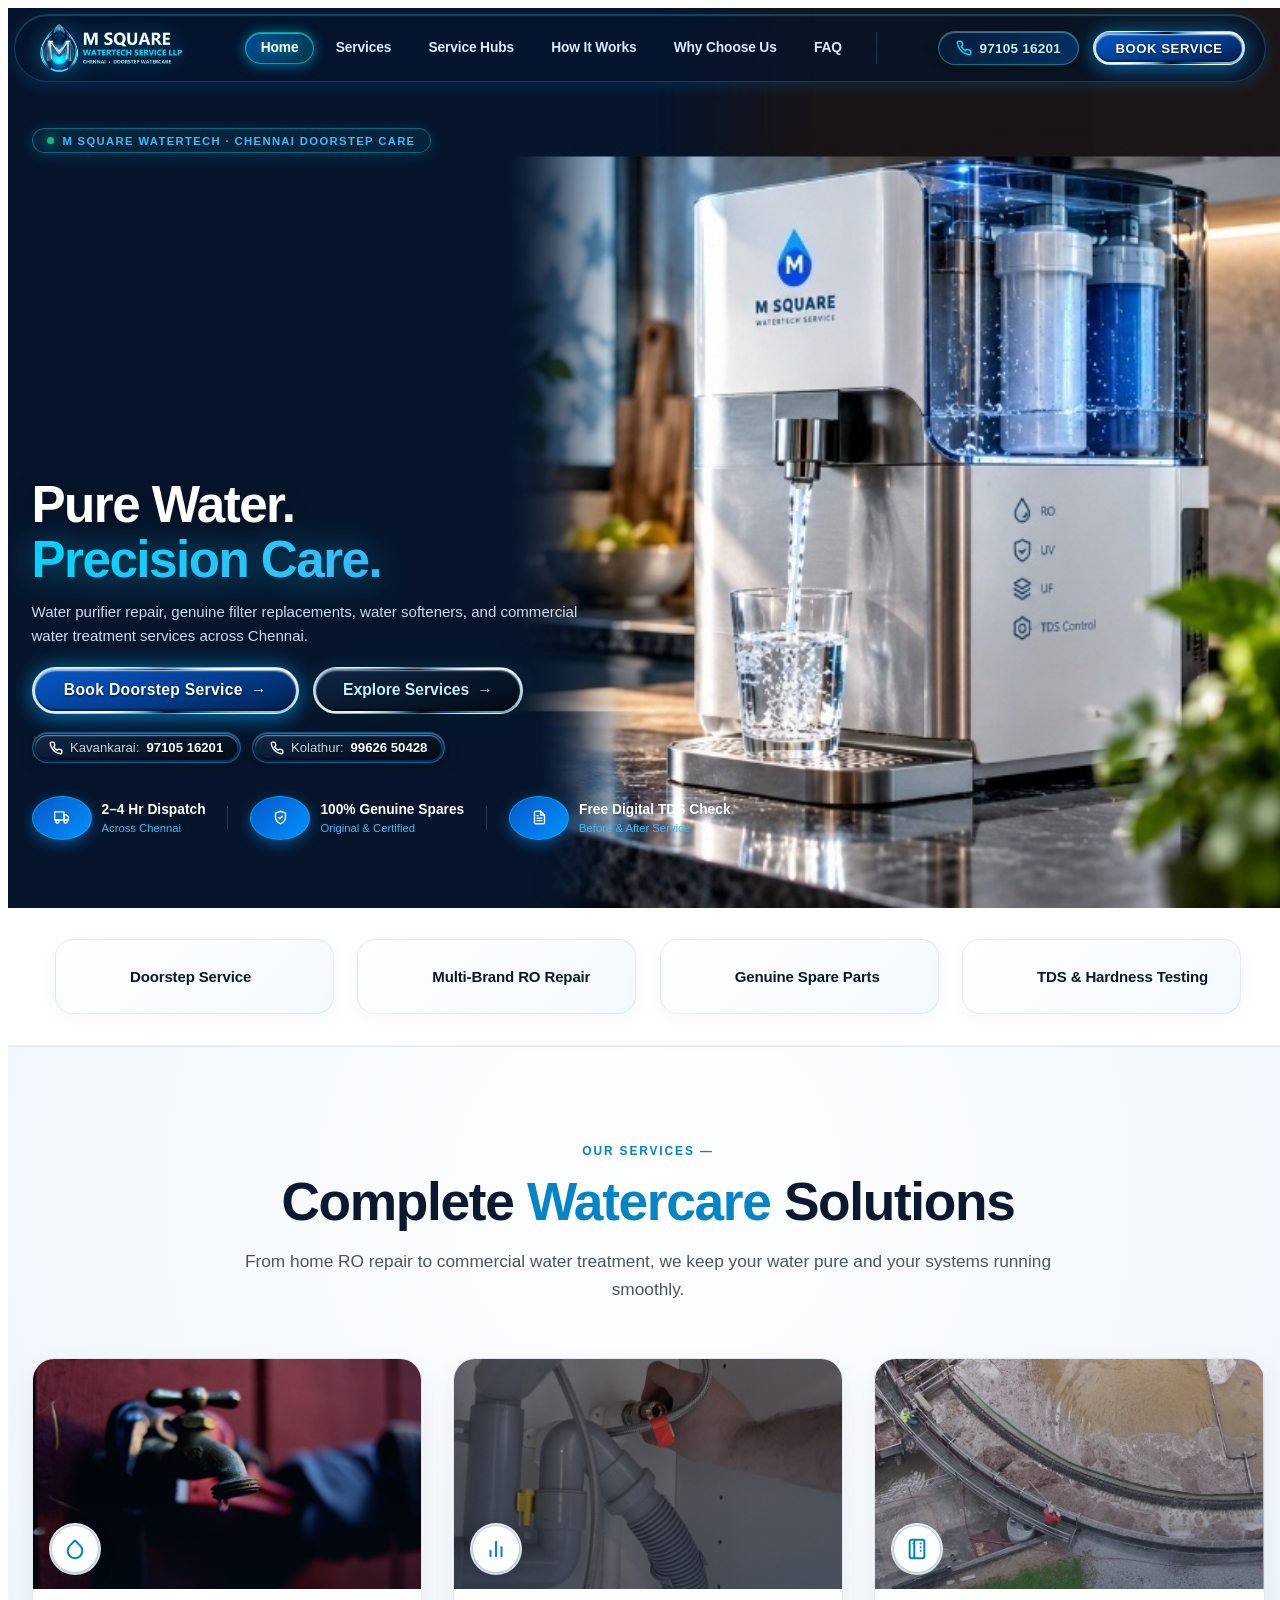
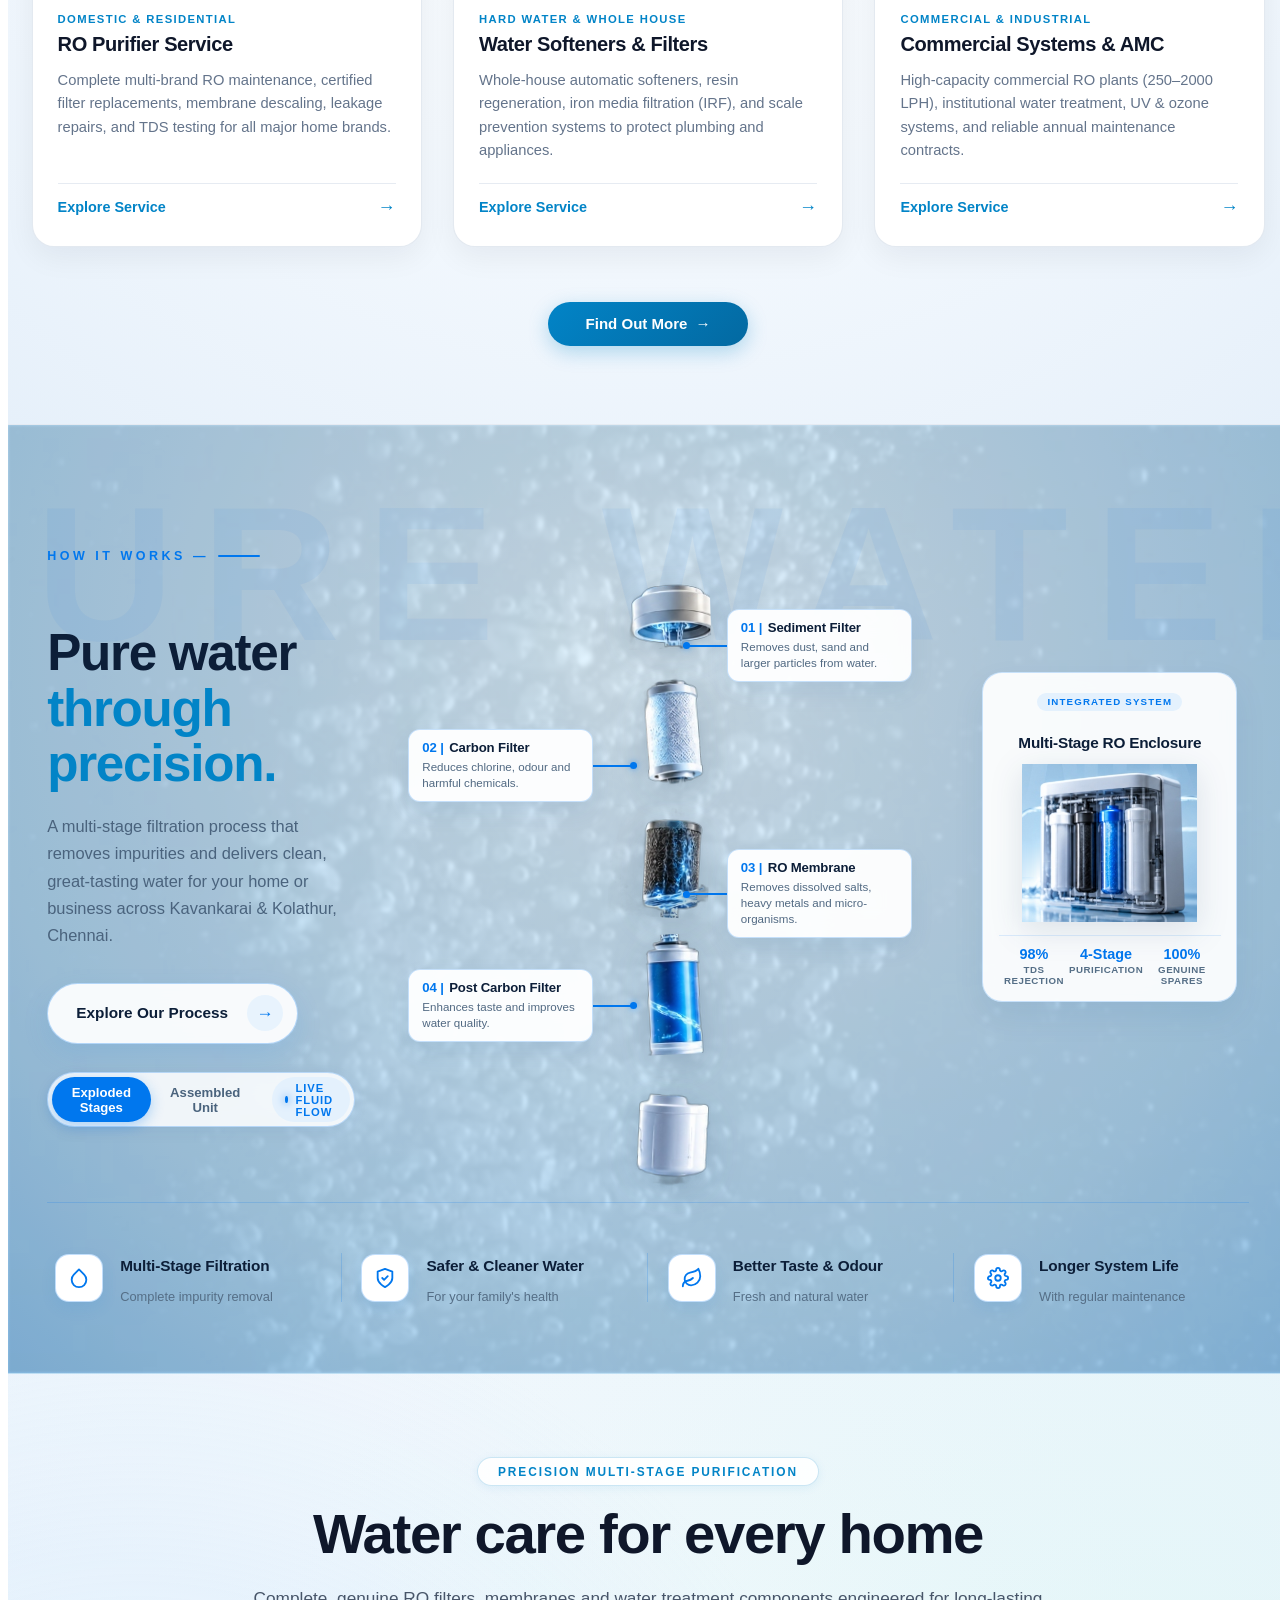
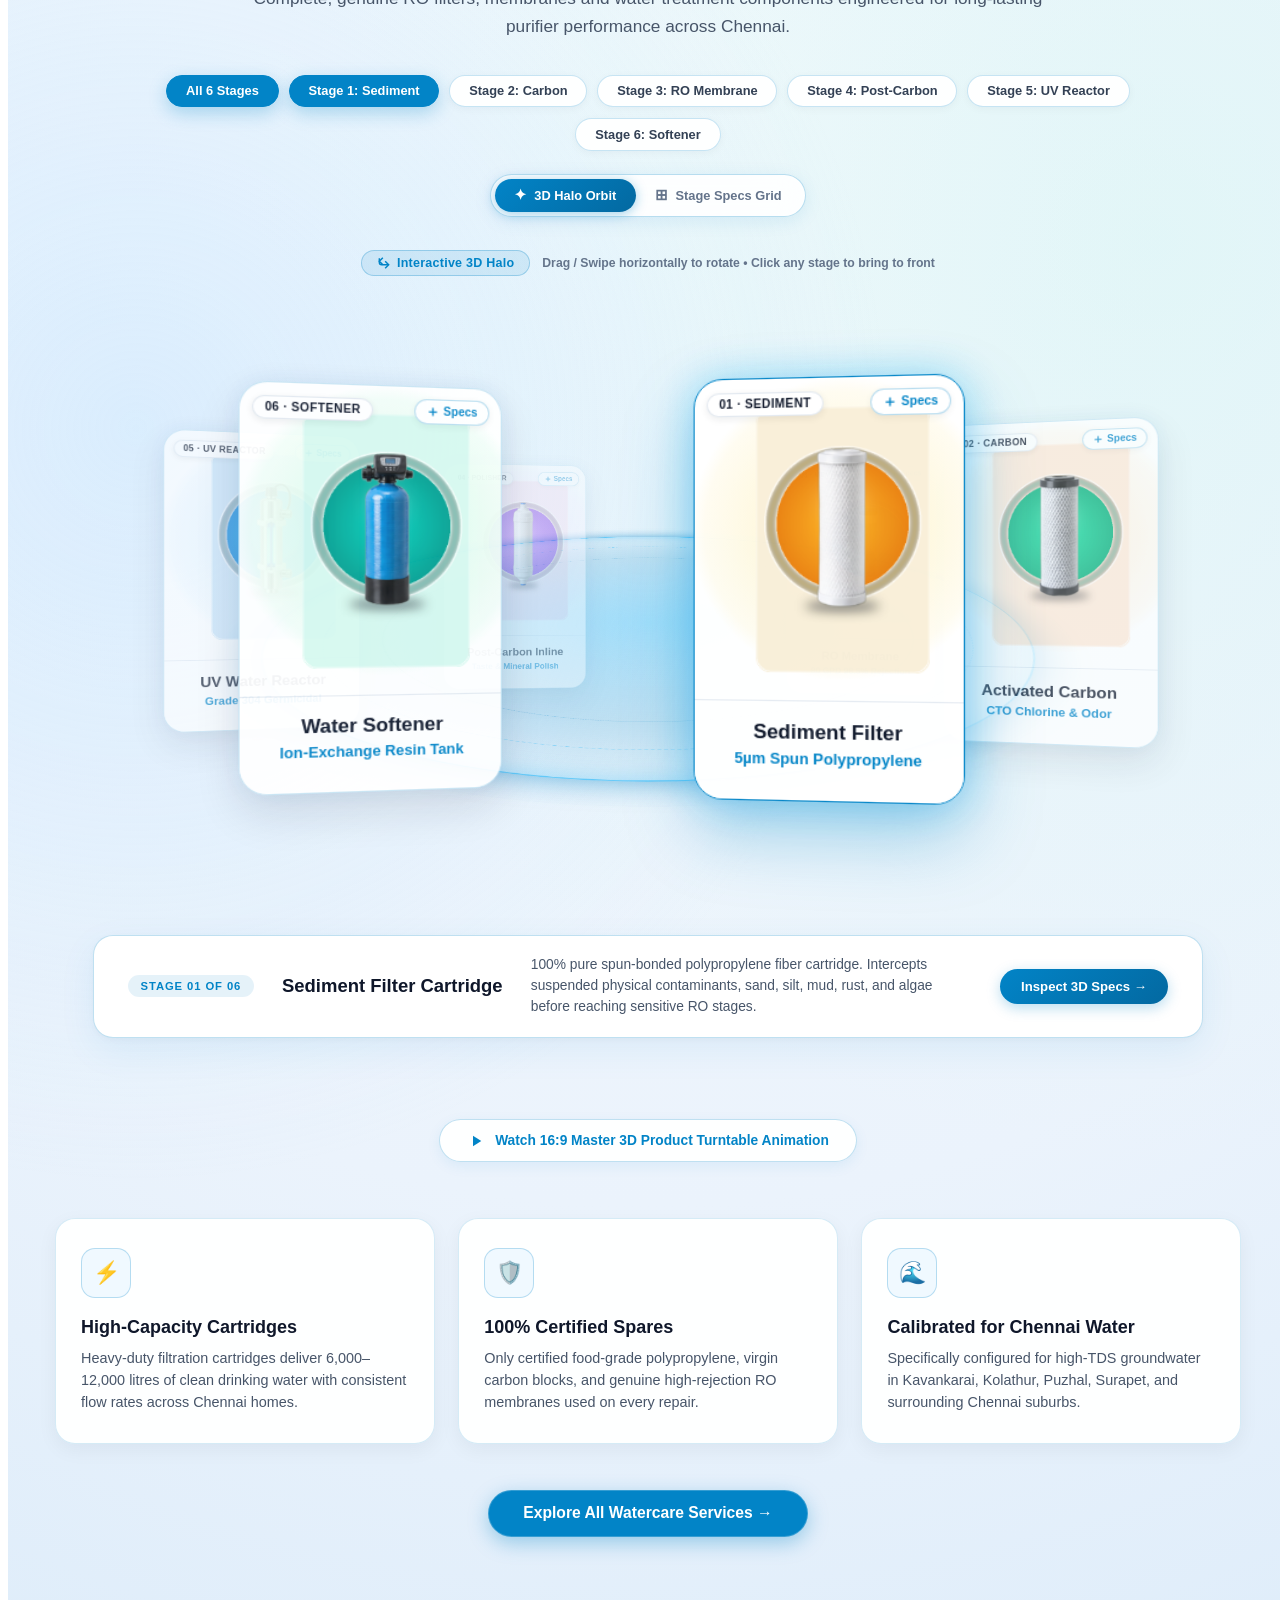
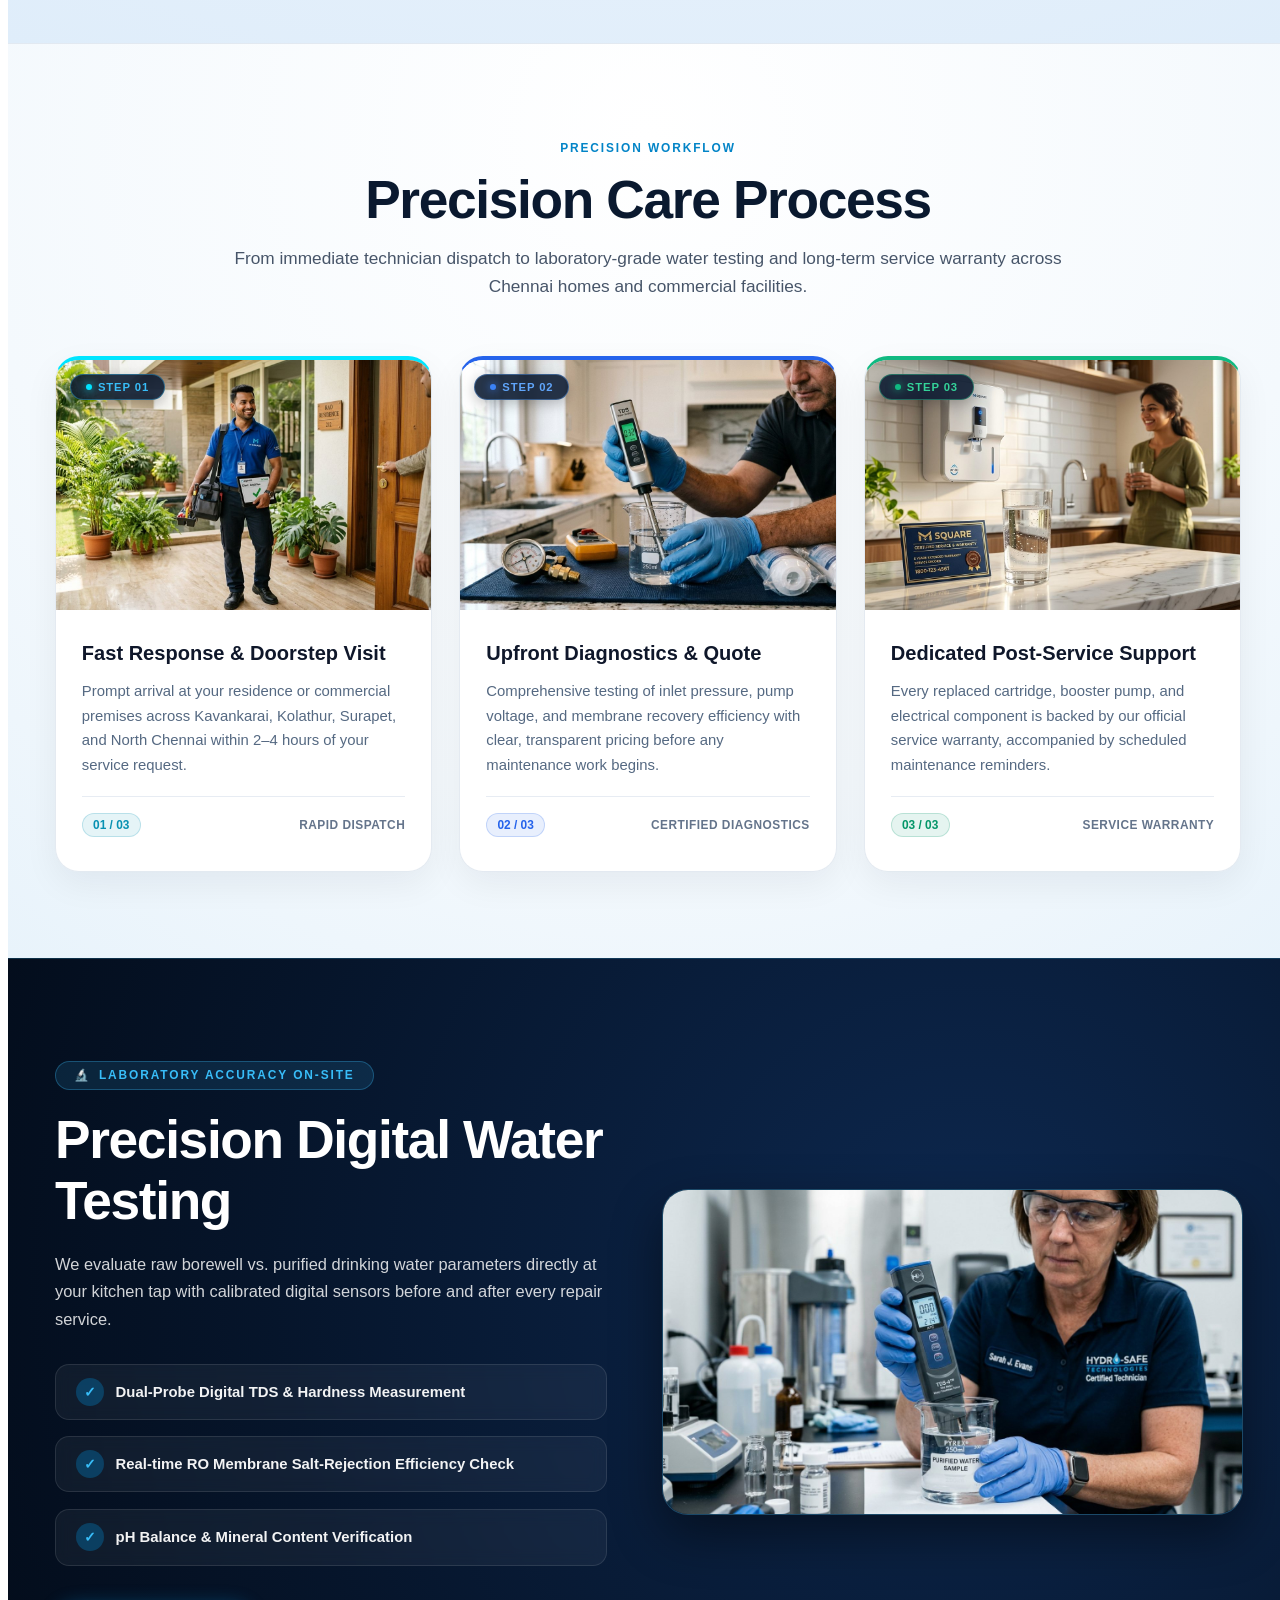
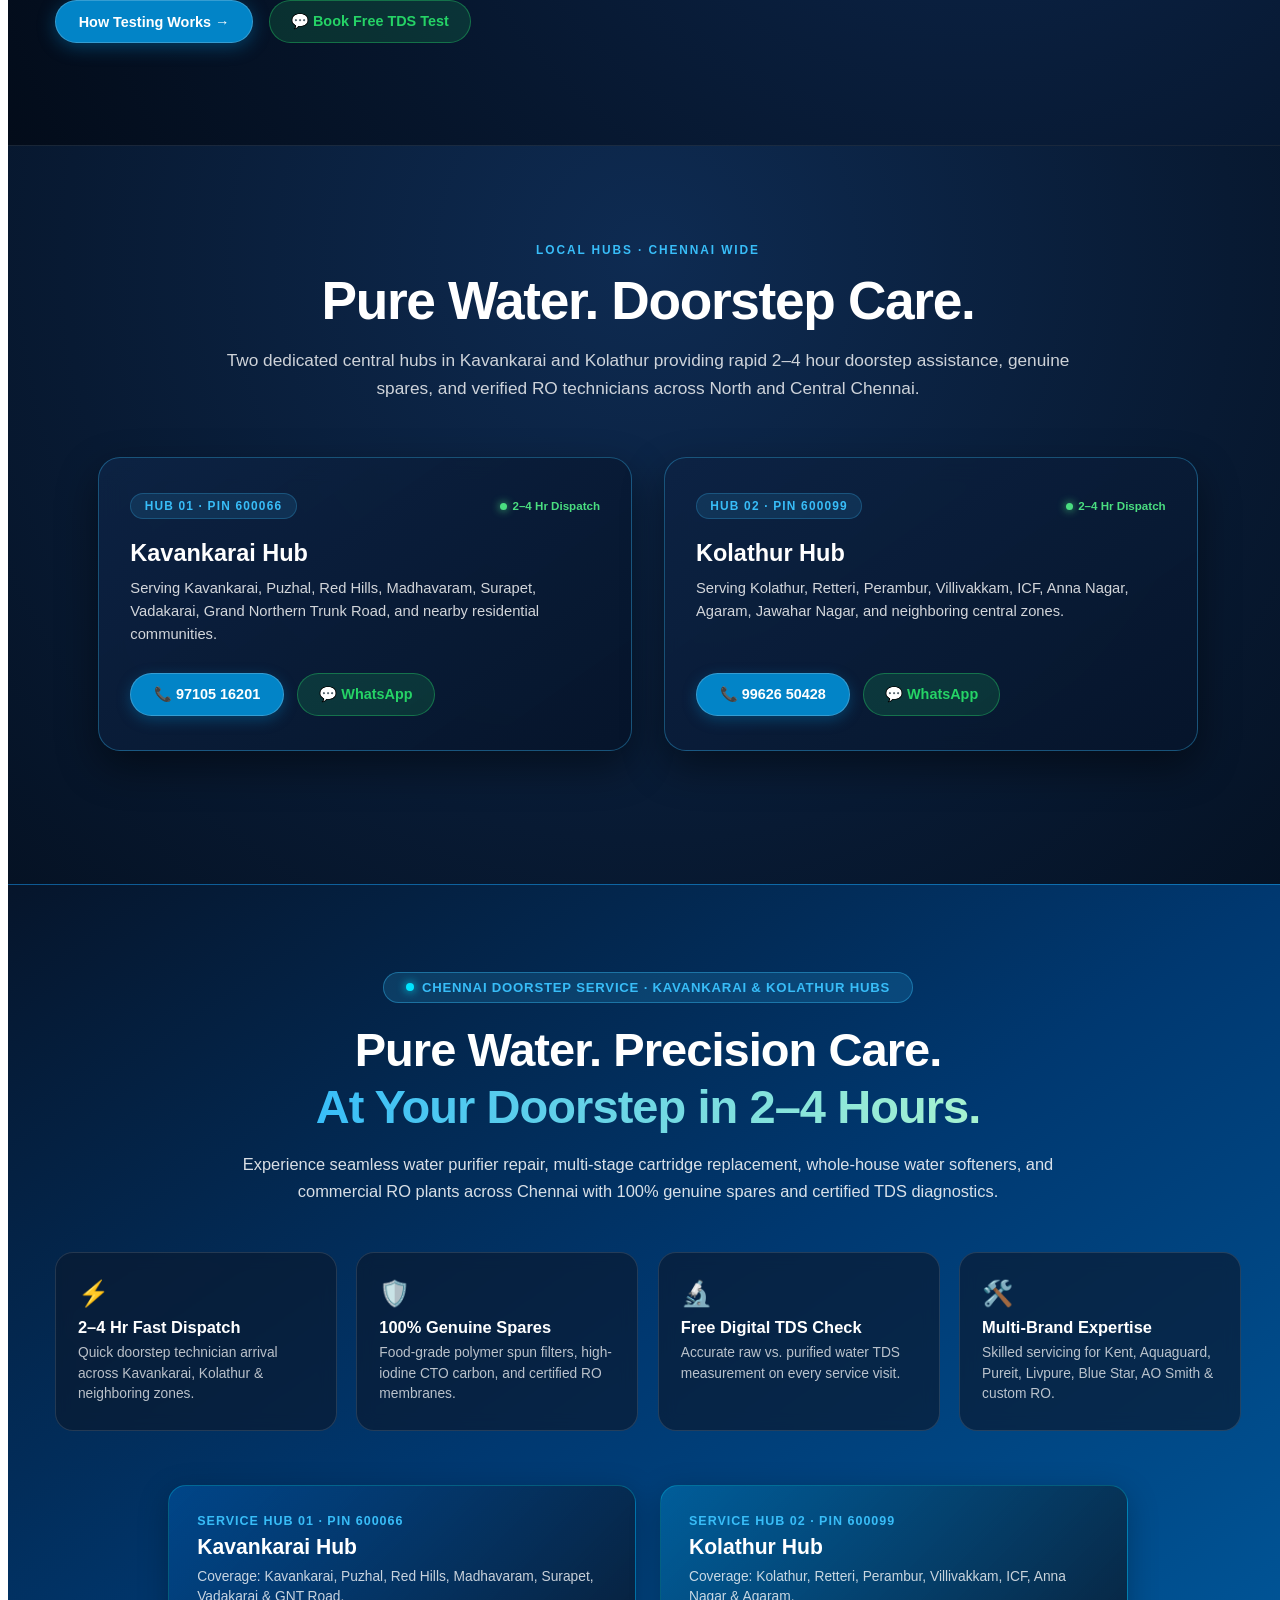
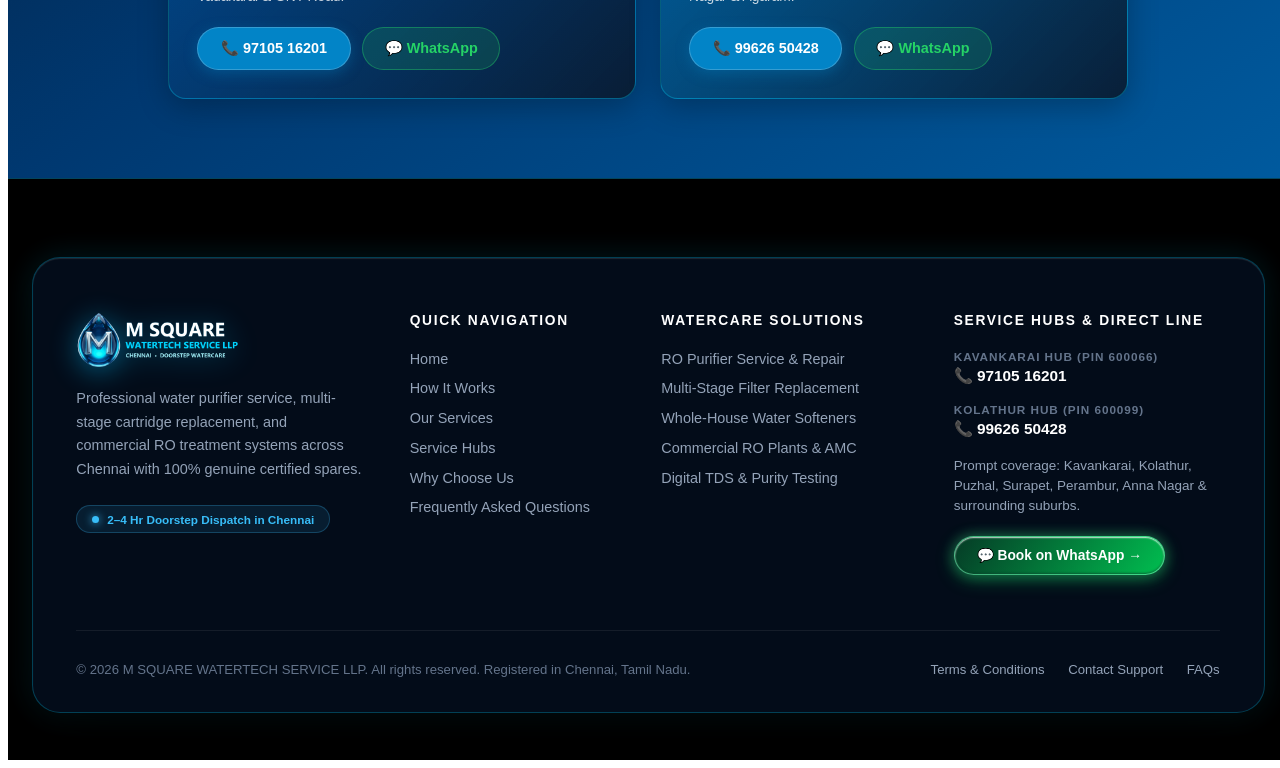
==== index.html @ da839595 "feat(ui): Implement liquid metal dynamic button styling, luxury navbar, and responsive multi-stage f" ====
<!DOCTYPE html><!-- Last Published: Tue Jun 30 2026 09:57:12 GMT+0000 (Coordinated Universal Time) --><html data-wf-domain="msquarewatertech.com" data-wf-page="645008656a042e040ad2b817" data-wf-site="645008656a042eb7d9d2b816" lang="en"><head><meta charset="utf-8"/><link rel="preconnect" href="https://fonts.googleapis.com"><link rel="preconnect" href="https://fonts.gstatic.com" crossorigin><link href="https://fonts.googleapis.com/css2?family=Plus+Jakarta+Sans:wght@700;800;900&family=Poppins:wght@700;800;900&display=swap" rel="stylesheet"/><link href="https://cdn.prod.website-files.com" rel="preconnect" crossorigin="anonymous"/><title>M SQUARE WATERTECH SERVICE LLP | Pure Water. Precision Care.</title><meta content="Premier water purifier repair, multi-brand RO service, filter replacement, water softeners, and commercial water treatment across Kavankarai, Kolathur, and Chennai. Call 97105 16201 / 99626 50428." name="description"/><meta content="M SQUARE WATERTECH SERVICE LLP | Pure Water. Precision Care." property="og:title"/><meta content="Premier water purifier repair, multi-brand RO service, filter replacement, water softeners, and commercial water treatment across Kavankarai, Kolathur, and Chennai. Call 97105 16201 / 99626 50428." property="og:description"/><meta content="assets/hero.jpg" property="og:image"/><meta content="M SQUARE WATERTECH SERVICE LLP | Pure Water. Precision Care." name="twitter:title"/><meta content="Premier water purifier repair, multi-brand RO service, filter replacement, water softeners, and commercial water treatment across Kavankarai, Kolathur, and Chennai. Call 97105 16201 / 99626 50428." name="twitter:description"/><meta content="assets/hero.jpg" name="twitter:image"/><meta property="og:type" content="website"/><meta content="summary_large_image" name="twitter:card"/><meta content="width=device-width, initial-scale=1" name="viewport"/><link href="https://cdn.prod.website-files.com/645008656a042eb7d9d2b816/css/pani-source-dev.webflow.shared.8eaa2d05f.min.css" rel="stylesheet" type="text/css" integrity="sha384-jqotBf7Sfc0bRSVAPVM/8SV7ODmJ4if0Ket7LcudKyToJM+Xk2HHeWK3FF9t19sH" crossorigin="anonymous"/><style>@media (min-width:992px) {html.w-mod-js:not(.w-mod-ix) [data-w-id="e583977e-adfc-f243-df46-f47e4e2a1bdc"] {-webkit-transform:translate3d(0, -4rem, 0) scale3d(1, 1, 1) rotateX(0) rotateY(0) rotateZ(0) skew(0, 0);-moz-transform:translate3d(0, -4rem, 0) scale3d(1, 1, 1) rotateX(0) rotateY(0) rotateZ(0) skew(0, 0);-ms-transform:translate3d(0, -4rem, 0) scale3d(1, 1, 1) rotateX(0) rotateY(0) rotateZ(0) skew(0, 0);transform:translate3d(0, -4rem, 0) scale3d(1, 1, 1) rotateX(0) rotateY(0) rotateZ(0) skew(0, 0);}html.w-mod-js:not(.w-mod-ix) [data-w-id="51ee04b1-7577-ff9d-f5f8-3b9aadb25201"] {-webkit-transform:translate3d(-100%, 100%, 0) scale3d(1, 1, 1) rotateX(0) rotateY(0) rotateZ(0) skew(0, 0);-moz-transform:translate3d(-100%, 100%, 0) scale3d(1, 1, 1) rotateX(0) rotateY(0) rotateZ(0) skew(0, 0);-ms-transform:translate3d(-100%, 100%, 0) scale3d(1, 1, 1) rotateX(0) rotateY(0) rotateZ(0) skew(0, 0);transform:translate3d(-100%, 100%, 0) scale3d(1, 1, 1) rotateX(0) rotateY(0) rotateZ(0) skew(0, 0);}html.w-mod-js:not(.w-mod-ix) [data-w-id="d5ed622f-dac3-97b4-95b7-7e37ca217fef"] {-webkit-transform:translate3d(0%, 0%, 0) scale3d(1, 1, 1) rotateX(0) rotateY(0) rotateZ(0) skew(0, 0);-moz-transform:translate3d(0%, 0%, 0) scale3d(1, 1, 1) rotateX(0) rotateY(0) rotateZ(0) skew(0, 0);-ms-transform:translate3d(0%, 0%, 0) scale3d(1, 1, 1) rotateX(0) rotateY(0) rotateZ(0) skew(0, 0);transform:translate3d(0%, 0%, 0) scale3d(1, 1, 1) rotateX(0) rotateY(0) rotateZ(0) skew(0, 0);}html.w-mod-js:not(.w-mod-ix) [data-w-id="d5ed622f-dac3-97b4-95b7-7e37ca217ff0"] {-webkit-transform:translate3d(0, 0%, 0) scale3d(1, 1, 1) rotateX(0) rotateY(0) rotateZ(0) skew(0, 0);-moz-transform:translate3d(0, 0%, 0) scale3d(1, 1, 1) rotateX(0) rotateY(0) rotateZ(0) skew(0, 0);-ms-transform:translate3d(0, 0%, 0) scale3d(1, 1, 1) rotateX(0) rotateY(0) rotateZ(0) skew(0, 0);transform:translate3d(0, 0%, 0) scale3d(1, 1, 1) rotateX(0) rotateY(0) rotateZ(0) skew(0, 0);}html.w-mod-js:not(.w-mod-ix) [data-w-id="665922c6-cfed-1603-ea7e-8bbb273efb9c"] {-webkit-transform:translate3d(0, -4rem, 0) scale3d(1, 1, 1) rotateX(0) rotateY(0) rotateZ(0) skew(0, 0);-moz-transform:translate3d(0, -4rem, 0) scale3d(1, 1, 1) rotateX(0) rotateY(0) rotateZ(0) skew(0, 0);-ms-transform:translate3d(0, -4rem, 0) scale3d(1, 1, 1) rotateX(0) rotateY(0) rotateZ(0) skew(0, 0);transform:translate3d(0, -4rem, 0) scale3d(1, 1, 1) rotateX(0) rotateY(0) rotateZ(0) skew(0, 0);}html.w-mod-js:not(.w-mod-ix) [data-w-id="665922c6-cfed-1603-ea7e-8bbb273efb96"] {-webkit-transform:translate3d(-100%, 100%, 0) scale3d(1, 1, 1) rotateX(0) rotateY(0) rotateZ(0) skew(0, 0);-moz-transform:translate3d(-100%, 100%, 0) scale3d(1, 1, 1) rotateX(0) rotateY(0) rotateZ(0) skew(0, 0);-ms-transform:translate3d(-100%, 100%, 0) scale3d(1, 1, 1) rotateX(0) rotateY(0) rotateZ(0) skew(0, 0);transform:translate3d(-100%, 100%, 0) scale3d(1, 1, 1) rotateX(0) rotateY(0) rotateZ(0) skew(0, 0);}html.w-mod-js:not(.w-mod-ix) [data-w-id="665922c6-cfed-1603-ea7e-8bbb273efb95"] {-webkit-transform:translate3d(0%, 0%, 0) scale3d(1, 1, 1) rotateX(0) rotateY(0) rotateZ(0) skew(0, 0);-moz-transform:translate3d(0%, 0%, 0) scale3d(1, 1, 1) rotateX(0) rotateY(0) rotateZ(0) skew(0, 0);-ms-transform:translate3d(0%, 0%, 0) scale3d(1, 1, 1) rotateX(0) rotateY(0) rotateZ(0) skew(0, 0);transform:translate3d(0%, 0%, 0) scale3d(1, 1, 1) rotateX(0) rotateY(0) rotateZ(0) skew(0, 0);}html.w-mod-js:not(.w-mod-ix) [data-w-id="665922c6-cfed-1603-ea7e-8bbb273efb98"] {-webkit-transform:translate3d(0, 0%, 0) scale3d(1, 1, 1) rotateX(0) rotateY(0) rotateZ(0) skew(0, 0);-moz-transform:translate3d(0, 0%, 0) scale3d(1, 1, 1) rotateX(0) rotateY(0) rotateZ(0) skew(0, 0);-ms-transform:translate3d(0, 0%, 0) scale3d(1, 1, 1) rotateX(0) rotateY(0) rotateZ(0) skew(0, 0);transform:translate3d(0, 0%, 0) scale3d(1, 1, 1) rotateX(0) rotateY(0) rotateZ(0) skew(0, 0);}html.w-mod-js:not(.w-mod-ix) [data-w-id="19c52fe0-3eaa-161b-92a3-1bb383026953"] {-webkit-transform:translate3d(0, -4rem, 0) scale3d(1, 1, 1) rotateX(0) rotateY(0) rotateZ(0) skew(0, 0);-moz-transform:translate3d(0, -4rem, 0) scale3d(1, 1, 1) rotateX(0) rotateY(0) rotateZ(0) skew(0, 0);-ms-transform:translate3d(0, -4rem, 0) scale3d(1, 1, 1) rotateX(0) rotateY(0) rotateZ(0) skew(0, 0);transform:translate3d(0, -4rem, 0) scale3d(1, 1, 1) rotateX(0) rotateY(0) rotateZ(0) skew(0, 0);}html.w-mod-js:not(.w-mod-ix) [data-w-id="19c52fe0-3eaa-161b-92a3-1bb38302694d"] {-webkit-transform:translate3d(-100%, 100%, 0) scale3d(1, 1, 1) rotateX(0) rotateY(0) rotateZ(0) skew(0, 0);-moz-transform:translate3d(-100%, 100%, 0) scale3d(1, 1, 1) rotateX(0) rotateY(0) rotateZ(0) skew(0, 0);-ms-transform:translate3d(-100%, 100%, 0) scale3d(1, 1, 1) rotateX(0) rotateY(0) rotateZ(0) skew(0, 0);transform:translate3d(-100%, 100%, 0) scale3d(1, 1, 1) rotateX(0) rotateY(0) rotateZ(0) skew(0, 0);}html.w-mod-js:not(.w-mod-ix) [data-w-id="19c52fe0-3eaa-161b-92a3-1bb38302694c"] {-webkit-transform:translate3d(0%, 0%, 0) scale3d(1, 1, 1) rotateX(0) rotateY(0) rotateZ(0) skew(0, 0);-moz-transform:translate3d(0%, 0%, 0) scale3d(1, 1, 1) rotateX(0) rotateY(0) rotateZ(0) skew(0, 0);-ms-transform:translate3d(0%, 0%, 0) scale3d(1, 1, 1) rotateX(0) rotateY(0) rotateZ(0) skew(0, 0);transform:translate3d(0%, 0%, 0) scale3d(1, 1, 1) rotateX(0) rotateY(0) rotateZ(0) skew(0, 0);}html.w-mod-js:not(.w-mod-ix) [data-w-id="19c52fe0-3eaa-161b-92a3-1bb38302694f"] {-webkit-transform:translate3d(0, 0%, 0) scale3d(1, 1, 1) rotateX(0) rotateY(0) rotateZ(0) skew(0, 0);-moz-transform:translate3d(0, 0%, 0) scale3d(1, 1, 1) rotateX(0) rotateY(0) rotateZ(0) skew(0, 0);-ms-transform:translate3d(0, 0%, 0) scale3d(1, 1, 1) rotateX(0) rotateY(0) rotateZ(0) skew(0, 0);transform:translate3d(0, 0%, 0) scale3d(1, 1, 1) rotateX(0) rotateY(0) rotateZ(0) skew(0, 0);}html.w-mod-js:not(.w-mod-ix) [data-w-id="299ecf80-ca17-ac85-4768-d8223e4ff7ad"] {-webkit-transform:translate3d(0, -4rem, 0) scale3d(1, 1, 1) rotateX(0) rotateY(0) rotateZ(0) skew(0, 0);-moz-transform:translate3d(0, -4rem, 0) scale3d(1, 1, 1) rotateX(0) rotateY(0) rotateZ(0) skew(0, 0);-ms-transform:translate3d(0, -4rem, 0) scale3d(1, 1, 1) rotateX(0) rotateY(0) rotateZ(0) skew(0, 0);transform:translate3d(0, -4rem, 0) scale3d(1, 1, 1) rotateX(0) rotateY(0) rotateZ(0) skew(0, 0);}html.w-mod-js:not(.w-mod-ix) [data-w-id="299ecf80-ca17-ac85-4768-d8223e4ff7a7"] {-webkit-transform:translate3d(-100%, 100%, 0) scale3d(1, 1, 1) rotateX(0) rotateY(0) rotateZ(0) skew(0, 0);-moz-transform:translate3d(-100%, 100%, 0) scale3d(1, 1, 1) rotateX(0) rotateY(0) rotateZ(0) skew(0, 0);-ms-transform:translate3d(-100%, 100%, 0) scale3d(1, 1, 1) rotateX(0) rotateY(0) rotateZ(0) skew(0, 0);transform:translate3d(-100%, 100%, 0) scale3d(1, 1, 1) rotateX(0) rotateY(0) rotateZ(0) skew(0, 0);}html.w-mod-js:not(.w-mod-ix) [data-w-id="299ecf80-ca17-ac85-4768-d8223e4ff7a6"] {-webkit-transform:translate3d(0%, 0%, 0) scale3d(1, 1, 1) rotateX(0) rotateY(0) rotateZ(0) skew(0, 0);-moz-transform:translate3d(0%, 0%, 0) scale3d(1, 1, 1) rotateX(0) rotateY(0) rotateZ(0) skew(0, 0);-ms-transform:translate3d(0%, 0%, 0) scale3d(1, 1, 1) rotateX(0) rotateY(0) rotateZ(0) skew(0, 0);transform:translate3d(0%, 0%, 0) scale3d(1, 1, 1) rotateX(0) rotateY(0) rotateZ(0) skew(0, 0);}html.w-mod-js:not(.w-mod-ix) [data-w-id="299ecf80-ca17-ac85-4768-d8223e4ff7a9"] {-webkit-transform:translate3d(0, 0%, 0) scale3d(1, 1, 1) rotateX(0) rotateY(0) rotateZ(0) skew(0, 0);-moz-transform:translate3d(0, 0%, 0) scale3d(1, 1, 1) rotateX(0) rotateY(0) rotateZ(0) skew(0, 0);-ms-transform:translate3d(0, 0%, 0) scale3d(1, 1, 1) rotateX(0) rotateY(0) rotateZ(0) skew(0, 0);transform:translate3d(0, 0%, 0) scale3d(1, 1, 1) rotateX(0) rotateY(0) rotateZ(0) skew(0, 0);}}@media (max-width:991px) and (min-width:768px) {html.w-mod-js:not(.w-mod-ix) [data-w-id="fa02a9e3-d767-4ff2-dc15-5c5f4ef15873"] {-webkit-transform:translate3d(0vw, 0, 0) scale3d(1, 1, 1) rotateX(0) rotateY(0) rotateZ(0) skew(0, 0);-moz-transform:translate3d(0vw, 0, 0) scale3d(1, 1, 1) rotateX(0) rotateY(0) rotateZ(0) skew(0, 0);-ms-transform:translate3d(0vw, 0, 0) scale3d(1, 1, 1) rotateX(0) rotateY(0) rotateZ(0) skew(0, 0);transform:translate3d(0vw, 0, 0) scale3d(1, 1, 1) rotateX(0) rotateY(0) rotateZ(0) skew(0, 0);}}@media (max-width:767px) and (min-width:480px) {html.w-mod-js:not(.w-mod-ix) [data-w-id="fa02a9e3-d767-4ff2-dc15-5c5f4ef15873"] {-webkit-transform:translate3d(0vw, 0, 0) scale3d(1, 1, 1) rotateX(0) rotateY(0) rotateZ(0) skew(0, 0);-moz-transform:translate3d(0vw, 0, 0) scale3d(1, 1, 1) rotateX(0) rotateY(0) rotateZ(0) skew(0, 0);-ms-transform:translate3d(0vw, 0, 0) scale3d(1, 1, 1) rotateX(0) rotateY(0) rotateZ(0) skew(0, 0);transform:translate3d(0vw, 0, 0) scale3d(1, 1, 1) rotateX(0) rotateY(0) rotateZ(0) skew(0, 0);}}@media (max-width:479px) {html.w-mod-js:not(.w-mod-ix) [data-w-id="fa02a9e3-d767-4ff2-dc15-5c5f4ef15873"] {-webkit-transform:translate3d(0vw, 0, 0) scale3d(1, 1, 1) rotateX(0) rotateY(0) rotateZ(0) skew(0, 0);-moz-transform:translate3d(0vw, 0, 0) scale3d(1, 1, 1) rotateX(0) rotateY(0) rotateZ(0) skew(0, 0);-ms-transform:translate3d(0vw, 0, 0) scale3d(1, 1, 1) rotateX(0) rotateY(0) rotateZ(0) skew(0, 0);transform:translate3d(0vw, 0, 0) scale3d(1, 1, 1) rotateX(0) rotateY(0) rotateZ(0) skew(0, 0);}}</style><script type="text/javascript">!function(o,c){var n=c.documentElement,t=" w-mod-";n.className+=t+"js",("ontouchstart"in o||o.DocumentTouch&&c instanceof DocumentTouch)&&(n.className+=t+"touch")}(window,document);</script><link href="https://cdn.prod.website-files.com/645008656a042eb7d9d2b816/645008656a042eeb94d2b8b6_icon-sm.jpg" rel="shortcut icon" type="image/x-icon"/><link href="https://cdn.prod.website-files.com/645008656a042eb7d9d2b816/645008656a042e1af1d2b8b7_icon-lg.jpg" rel="apple-touch-icon"/><meta name="keywords" content="water purifier service Chennai, RO repair Kavankarai, RO service Kolathur, water softener Chennai, filter cartridge replacement, domestic RO maintenance, commercial RO plant Chennai, iron removal filter, UF UV water purifier, M SQUARE WATERTECH SERVICE LLP"><style>

.msquare-logo-img { width: 8.5rem !important; height: auto !important; max-height: 2.6rem; }

.msquare-logo-img-f { height: 54px !important; width: auto !important; max-width: 250px !important; }

</style>


<style id="precision-showcase-styles">

  /* Precision Showcase Scoped Styles */
  #precision-showcase, #precision-showcase * {
    box-sizing: border-box;
  }
/* Showcase Section */
    .showcase-section {
      position: relative;
      background: radial-gradient(circle at 50% 25%, #dff2fe 0%, #cae6fa 35%, #b2daf6 70%, #90c7f2 100%);
      padding: 6.5rem 2.5rem 3.5rem;
      min-height: 100vh;
      display: flex;
      flex-direction: column;
      justify-content: space-between;
      overflow: hidden;
    }

    /* Floor Reflection Highlight removed to eliminate rigid horizontal line */
    .showcase-section::after {
      display: none !important;
    }

    /* Huge Watermark Typography */
    .watermark-typography {
      position: absolute;
      top: 4%;
      left: 50%;
      transform: translateX(-50%);
      font-size: clamp(5.5rem, 15vw, 14rem);
      font-weight: 900;
      color: rgba(0, 114, 240, 0.055);
      letter-spacing: 0.14em;
      white-space: nowrap;
      pointer-events: none;
      z-index: 1;
      text-transform: uppercase;
      user-select: none;
    }

    /* Main Container */
    .showcase-container {
      max-width: 1420px;
      margin: 0 auto;
      width: 100%;
      position: relative;
      z-index: 3;
    }

    /* 3-Column Layout */
    .showcase-grid {
      display: grid;
      grid-template-columns: 1fr 1.65fr 0.95fr;
      gap: 2.2rem;
      align-items: center;
      min-height: 620px;
      position: relative;
    }

    /* Left Column */
    .showcase-left {
      padding-right: 0.8rem;
      z-index: 4;
    }
    .showcase-tag {
      display: inline-flex;
      align-items: center;
      gap: 0.6rem;
      font-size: 0.8rem;
      font-weight: 700;
      letter-spacing: 0.28em;
      text-transform: uppercase;
      color: #0077ee;
      margin-bottom: 1.3rem;
    }
    .showcase-tag::after {
      content: "";
      display: inline-block;
      width: 42px;
      height: 2px;
      background: #0077ee;
      border-radius: 2px;
    }
    .showcase-title {
      font-size: clamp(2.5rem, 4vw, 3.8rem);
      font-weight: 800;
      line-height: 1.08;
      color: #0c1e38;
      margin-bottom: 1.4rem;
      letter-spacing: -0.025em;
    }
    .showcase-desc {
      font-size: 1.05rem;
      line-height: 1.65;
      color: #4a637d;
      max-width: 420px;
      margin-bottom: 2.2rem;
    }

    /* Explore Button */
    .showcase-cta {
      display: inline-flex;
      align-items: center;
      gap: 1.2rem;
      background: rgba(255, 255, 255, 0.92);
      backdrop-filter: blur(16px);
      border: 1px solid rgba(0, 119, 238, 0.28);
      border-radius: 999px;
      padding: 0.72rem 0.9rem 0.72rem 1.8rem;
      color: #0c1e38;
      font-weight: 700;
      font-size: 0.98rem;
      text-decoration: none;
      box-shadow: 0 10px 28px rgba(0, 119, 238, 0.1);
      transition: all 0.35s cubic-bezier(0.2, 0.8, 0.2, 1);
    }
    .showcase-cta:hover {
      transform: translateY(-2px);
      box-shadow: 0 16px 36px rgba(0, 119, 238, 0.2);
      background: #ffffff;
      border-color: #0077ee;
    }
    .showcase-cta-arrow {
      width: 36px;
      height: 36px;
      background: #e8f3fd;
      border-radius: 50%;
      display: flex;
      align-items: center;
      justify-content: center;
      color: #0077ee;
      font-size: 1.1rem;
      font-weight: 800;
      transition: all 0.3s;
    }
    .showcase-cta:hover .showcase-cta-arrow {
      transform: translateX(4px);
      background: #0077ee;
      color: #ffffff;
    }

    /* Interactive Assembly Toggle */
    .assembly-controls {
      display: inline-flex;
      background: rgba(255, 255, 255, 0.85);
      backdrop-filter: blur(10px);
      border: 1px solid rgba(0, 119, 238, 0.24);
      border-radius: 999px;
      padding: 4px;
      margin-top: 1.8rem;
      box-shadow: 0 4px 16px rgba(12, 74, 138, 0.06);
    }
    .assembly-btn {
      border: none;
      background: transparent;
      padding: 0.5rem 1.25rem;
      border-radius: 999px;
      font-size: 0.84rem;
      font-weight: 700;
      color: #4a637d;
      cursor: pointer;
      transition: all 0.25s cubic-bezier(0.2, 0.8, 0.2, 1);
    }
    .assembly-btn.active {
      background: #0077ee;
      color: #ffffff;
      box-shadow: 0 4px 14px rgba(0, 119, 238, 0.3);
    }

    /* Water Simulation Speed Indicator Badge */
    .water-flow-indicator {
      display: inline-flex;
      align-items: center;
      gap: 0.5rem;
      font-size: 0.72rem;
      font-weight: 700;
      letter-spacing: 0.08em;
      text-transform: uppercase;
      color: #0077ee;
      background: #e4f1fd;
      padding: 0.3rem 0.8rem;
      border-radius: 999px;
      margin-left: 0.8rem;
    }
    .water-flow-dot {
      width: 7px;
      height: 7px;
      border-radius: 50%;
      background: #0077ee;
      box-shadow: 0 0 8px #0077ee;
      animation: pulseFlow 1.4s infinite;
    }
    @keyframes pulseFlow {
      0%, 100% { opacity: 0.4; transform: scale(0.9); }
      50% { opacity: 1; transform: scale(1.3); }
    }

    /* Center Column - Exploded Filter Stack & Live Water Simulation */
    .showcase-center {
      position: relative;
      display: flex;
      justify-content: center;
      align-items: center;
      min-height: 600px;
    }

    .filter-stack-stage {
      position: relative;
      width: 100%;
      max-width: 530px;
      height: 600px;
      display: flex;
      flex-direction: column;
      align-items: center;
      justify-content: center;
      margin: 0 auto;
    }

    /* Canvas Water Simulation Engine */
    #waterSimulationCanvas {
      position: absolute;
      top: 50%;
      left: 50%;
      transform: translate(-50%, -50%);
      width: 480px;
      height: 720px;
      pointer-events: none;
      z-index: 4; /* Floats smoothly around and over the cartridges */
    }

    /* Video Water Simulation Background Layer */
    .water-vortex-video-wrap {
      position: absolute;
      top: 50%;
      left: 50%;
      transform: translate(-50%, -50%);
      width: 340px;
      height: 620px;
      pointer-events: none;
      z-index: 1;
      opacity: 0.75;
      mix-blend-mode: screen;
      filter: blur(1px);
      overflow: hidden;
    }
    .water-vortex-video-wrap video {
      width: 100%;
      height: 100%;
      object-fit: cover;
    }

    /* Filter Components Container */
    .cartridges-assembly {
      position: absolute;
      left: 50%;
      transform: translateX(-50%);
      width: 120px;
      height: 510px;
      display: flex;
      flex-direction: column;
      align-items: center;
      justify-content: space-between;
      z-index: 3;
      transform-style: preserve-3d;
      transition: transform 0.4s cubic-bezier(0.16, 1, 0.3, 1);
    }

    .filter-cartridge {
      position: relative;
      width: 100%;
      display: flex;
      justify-content: center;
      align-items: center;
      transition: transform 0.55s cubic-bezier(0.2, 0.8, 0.2, 1);
      will-change: transform;
      transform-style: preserve-3d;
    }
    .filter-cartridge img {
      max-width: 100%;
      height: auto;
      display: block;
      filter: drop-shadow(0 10px 18px rgba(12, 45, 80, 0.18));
      transition: filter 0.3s;
    }
    .filter-cartridge:hover img {
      filter: drop-shadow(0 16px 26px rgba(0, 119, 238, 0.28));
    }

    /* Sleek Callout Typography and Connecting Lines */
    .callout-box {
      position: absolute;
      width: 185px;
      z-index: 5;
      transition: all 0.45s cubic-bezier(0.2, 0.8, 0.2, 1);
      pointer-events: auto;
    }
    .callout-content {
      background: rgba(255, 255, 255, 0.95);
      backdrop-filter: blur(12px);
      border: 1px solid rgba(0, 119, 238, 0.22);
      border-radius: 12px;
      padding: 0.65rem 0.85rem;
      box-shadow: 0 10px 24px rgba(12, 74, 138, 0.08);
      transition: all 0.3s ease;
    }
    .callout-box:hover .callout-content {
      transform: translateY(-2px);
      border-color: #0077ee;
      box-shadow: 0 14px 28px rgba(0, 119, 238, 0.16);
    }

    .callout-header {
      font-size: 0.84rem;
      font-weight: 800;
      color: #0c1e38;
      margin-bottom: 0.2rem;
      display: flex;
      align-items: center;
      gap: 0.35rem;
      letter-spacing: -0.01em;
    }
    .callout-header .num {
      color: #0077ee;
      font-weight: 900;
    }
    .callout-desc {
      font-size: 0.74rem;
      line-height: 1.4;
      color: #516982;
    }

    /* Thin Connecting Lines with Round Anchor Dot */
    .callout-line {
      position: absolute;
      height: 1.5px;
      background: #0077ee;
      opacity: 0.85;
      pointer-events: none;
      transition: opacity 0.4s ease, width 0.4s ease;
    }
    .callout-line::after {
      content: "";
      position: absolute;
      width: 7px;
      height: 7px;
      border-radius: 50%;
      background: #0077ee;
      box-shadow: 0 0 6px rgba(0, 119, 238, 0.6);
      top: -2.75px;
    }

    /* Callout 01 (Right - Sediment) */
    .callout-1 {
      top: 12%;
      right: 6px;
    }
    .callout-1 .callout-line {
      width: 44px;
      right: 100%;
      top: 50%;
    }
    .callout-1 .callout-line::after {
      left: 0;
    }

    /* Callout 02 (Left - Carbon) */
    .callout-2 {
      top: 32%;
      left: 6px;
    }
    .callout-2 .callout-line {
      width: 44px;
      left: 100%;
      top: 50%;
    }
    .callout-2 .callout-line::after {
      right: 0;
    }

    /* Callout 03 (Right - RO Membrane) */
    .callout-3 {
      top: 52%;
      right: 6px;
    }
    .callout-3 .callout-line {
      width: 44px;
      right: 100%;
      top: 50%;
    }
    .callout-3 .callout-line::after {
      left: 0;
    }

    /* Callout 04 (Left - Post Carbon) */
    .callout-4 {
      top: 72%;
      left: 6px;
    }
    .callout-4 .callout-line {
      width: 44px;
      left: 100%;
      top: 50%;
    }
    .callout-4 .callout-line::after {
      right: 0;
    }

    /* Right Column - RO Cabinet Showcase (Compact Sleek Proportions without Stage Collision) */
    .showcase-right {
      display: flex;
      flex-direction: column;
      align-items: center;
      justify-content: center;
      position: relative;
      z-index: 3;
      padding-left: 1.2rem;
    }
    .cabinet-card {
      position: relative;
      background: rgba(255, 255, 255, 0.92);
      backdrop-filter: blur(16px);
      border: 1px solid rgba(0, 119, 238, 0.2);
      border-radius: 20px;
      padding: 1.15rem 1rem 0.95rem;
      box-shadow: 0 14px 32px rgba(12, 74, 138, 0.08);
      width: 100%;
      max-width: 255px;
      text-align: center;
      transition: all 0.35s ease;
      overflow: visible;
    }
    .cabinet-card:hover {
      transform: translateY(-3px);
      box-shadow: 0 18px 40px rgba(0, 119, 238, 0.14);
      border-color: rgba(0, 119, 238, 0.35);
    }
    .cabinet-badge {
      display: inline-block;
      font-size: 0.62rem;
      font-weight: 800;
      letter-spacing: 0.12em;
      text-transform: uppercase;
      color: #0077ee;
      background: #e4f1fd;
      padding: 0.22rem 0.65rem;
      border-radius: 999px;
      margin-bottom: 0.45rem;
    }
    .cabinet-title {
      font-size: 0.98rem;
      font-weight: 800;
      color: #0c1e38;
      margin-bottom: 0.55rem;
      letter-spacing: -0.015em;
      line-height: 1.25;
    }
    .cabinet-image-wrap {
      position: relative;
      border-radius: 12px;
      padding: 0.2rem 0;
      margin-bottom: 0.65rem;
      display: flex;
      justify-content: center;
      align-items: center;
    }
    .cabinet-image-wrap img {
      width: 100%;
      max-width: 175px;
      height: auto;
      display: block;
      filter: drop-shadow(0 8px 16px rgba(12, 45, 80, 0.12));
      transition: transform 0.4s cubic-bezier(0.2, 0.8, 0.2, 1);
    }
    .cabinet-card:hover .cabinet-image-wrap img {
      transform: scale(1.04);
    }
    .cabinet-specs {
      display: flex;
      justify-content: space-around;
      border-top: 1px solid rgba(0, 119, 238, 0.12);
      padding-top: 0.65rem;
      margin-top: 0.2rem;
    }
    .cabinet-spec-item {
      text-align: center;
    }
    .cabinet-spec-val {
      font-size: 0.92rem;
      font-weight: 800;
      color: #0077ee;
    }
    .cabinet-spec-lbl {
      font-size: 0.62rem;
      font-weight: 600;
      color: #556e86;
      text-transform: uppercase;
      letter-spacing: 0.05em;
      margin-top: 2px;
    }

    /* Bottom 4-Column Feature Metrics Bar */
    .showcase-features-bar {
      margin-top: 3.5rem;
      padding-top: 2.2rem;
      border-top: 1px solid rgba(0, 119, 238, 0.18);
      display: grid;
      grid-template-columns: repeat(4, 1fr);
      gap: 1.5rem;
      position: relative;
      z-index: 3;
    }
    .feature-item {
      display: flex;
      align-items: center;
      gap: 1.1rem;
      padding: 0 0.5rem;
      position: relative;
    }
    .feature-item:not(:last-child)::after {
      content: "";
      position: absolute;
      right: -0.75rem;
      top: 20%;
      height: 60%;
      width: 1px;
      background: rgba(0, 119, 238, 0.18);
    }
    .feature-icon-wrap {
      width: 48px;
      height: 48px;
      border-radius: 14px;
      background: #ffffff;
      border: 1px solid rgba(0, 119, 238, 0.24);
      display: flex;
      align-items: center;
      justify-content: center;
      flex-shrink: 0;
      box-shadow: 0 6px 16px rgba(0, 119, 238, 0.09);
      color: #0077ee;
      transition: transform 0.3s ease;
    }
    .feature-item:hover .feature-icon-wrap {
      transform: scale(1.08);
      border-color: #0077ee;
      background: #f0f7fe;
    }
    .feature-text h4 {
      font-size: 0.98rem;
      font-weight: 800;
      color: #0c1e38;
      margin-bottom: 0.25rem;
      letter-spacing: -0.01em;
    }
    .feature-text p {
      font-size: 0.82rem;
      color: #556e86;
      line-height: 1.35;
    }

    /* Responsive Breakpoints */
    /* Responsive Breakpoints: Tablet & Desktop Narrow (768px - 1120px) */
    @media (max-width: 1120px) and (min-width: 768px) {
      .showcase-grid {
        grid-template-columns: 1fr;
        gap: 3.5rem;
      }
      .showcase-left {
        text-align: center;
        padding-right: 0;
      }
      .showcase-desc {
        margin: 0 auto 2.2rem;
      }
      .filter-stack-stage {
        max-width: 530px;
        margin: 0 auto;
      }
      .callout-1, .callout-3 { right: 8px !important; }
      .callout-2, .callout-4 { left: 8px !important; }
      .showcase-features-bar {
        grid-template-columns: repeat(2, 1fr);
        gap: 2rem;
      }
      .feature-item:nth-child(2)::after {
        display: none;
      }
    }

    /* Mobile Screens (< 768px): Complete Side-by-Side Filter & Callouts Alignment */
    @media (max-width: 767px) {
      .showcase-section {
        padding: 2.8rem 1rem 2.2rem;
      }
      .watermark-typography {
        font-size: 3.2rem;
        top: 1.5%;
      }
      .showcase-grid {
        display: flex !important;
        flex-direction: column !important;
        gap: 2.2rem !important;
      }
      .showcase-left {
        text-align: center !important;
        padding-right: 0 !important;
      }
      .showcase-title {
        font-size: clamp(2rem, 7vw, 2.6rem) !important;
      }
      .showcase-desc {
        margin: 0 auto 1.8rem !important;
      }
      .assembly-controls {
        margin-top: 1.2rem !important;
      }
      .showcase-center {
        width: 100% !important;
        max-width: 480px !important;
        margin: 0 auto !important;
        min-height: 520px !important;
      }
      .filter-stack-stage {
        position: relative !important;
        width: 100% !important;
        height: 520px !important;
        margin: 0 auto !important;
      }
      #waterSimulationCanvas,
      #filtrationCirculationCanvas {
        position: absolute !important;
        left: -15px !important;
        top: 0 !important;
        transform: none !important;
        width: 110px !important;
        height: 520px !important;
      }
      .cartridges-assembly {
        position: absolute !important;
        left: 12px !important;
        top: 10px !important;
        transform: none !important;
        width: 82px !important;
        height: 480px !important;
        margin: 0 !important;
      }
      .filter-cartridge img {
        max-width: 85% !important;
      }
      /* On mobile, neatly stack all 4 callouts on the right of the filter assembly */
      .callout-box {
        position: absolute !important;
        left: auto !important;
        right: 8px !important;
        width: calc(100% - 114px) !important;
        max-width: 340px !important;
        margin: 0 !important;
        z-index: 5 !important;
      }
      .callout-1 { top: 6% !important; }
      .callout-2 { top: 29% !important; }
      .callout-3 { top: 52% !important; }
      .callout-4 { top: 75% !important; }
      .callout-line {
        display: block !important;
        position: absolute !important;
        right: 100% !important;
        left: auto !important;
        top: 50% !important;
        width: 16px !important;
        height: 1.5px !important;
        background: #0077ee !important;
        opacity: 0.8 !important;
      }
      .callout-line::after {
        left: 0 !important;
        right: auto !important;
      }
      .callout-content {
        padding: 0.5rem 0.65rem !important;
        border-radius: 10px !important;
      }
      .callout-header {
        font-size: 0.8rem !important;
        margin-bottom: 0.15rem !important;
      }
      .callout-desc {
        font-size: 0.7rem !important;
        line-height: 1.35 !important;
      }
      .showcase-right {
        width: 100% !important;
        max-width: 320px !important;
        margin: 0.5rem auto 0 !important;
        padding-left: 0 !important;
      }
      .cabinet-card {
        max-width: 100% !important;
      }
      .showcase-features-bar {
        grid-template-columns: 1fr;
        gap: 1.25rem;
      }
      .feature-item::after {
        display: none !important;
      }
    }
</style>

<style id="msquare-brand-global">
/* ═══════════════════════════════════════════════════════════════
   M SQUARE WATERTECH SERVICE LLP — Refined Brand Palette & Typography
   Primary:   #0057a8  (Deep Ocean Blue)
   Accent:    #00b4d8  (Aqua Teal)
   Dark:      #0a1628  (Midnight Navy)
   Light BG:  #f0f7fd  (Soft Ice Blue)
   CTA:       #0093fe  (Electric Blue)
   Success:   #059669  (Certified Emerald)
   ═══════════════════════════════════════════════════════════════ */

:root {
  --ms-primary:     #0057a8;
  --ms-accent:      #00b4d8;
  --ms-dark:        #0a1628;
  --ms-light-bg:    #f0f7fd;
  --ms-cta:         #0093fe;
  --ms-white:       #ffffff;
  --ms-text:        #1e293b;
  --ms-muted:       rgba(30, 41, 59, 0.7);
  --ms-border:      rgba(0, 87, 168, 0.14);
  --ms-grad:        linear-gradient(145deg, #0a1628 0%, #0057a8 55%, #00b4d8 100%);
  --ms-cta-grad:    linear-gradient(135deg, #0057a8 0%, #0093fe 100%);
}

/* ── Global Font Smoothing ── */
body {
  color: var(--ms-text);
  font-family: -apple-system, BlinkMacSystemFont, "Segoe UI", Roboto, "Helvetica Neue", Arial, sans-serif;
  overflow-x: hidden;
}

/* ── Navbar ── */
.nav-bar {
  background: rgba(255, 255, 255, 0.96) !important;
  backdrop-filter: blur(20px) !important;
  -webkit-backdrop-filter: blur(20px) !important;
  border-bottom: 1px solid rgba(0, 87, 168, 0.12) !important;
  box-shadow: 0 4px 20px rgba(0, 87, 168, 0.06) !important;
}

.nav-link .btn-text,
.nav-link .btn-text-ab {
  color: var(--ms-dark) !important;
  font-weight: 600 !important;
  font-size: 0.94rem !important;
  letter-spacing: -0.01em !important;
}

.nav-link:hover .btn-text,
.nav-link.w--current .btn-text {
  color: var(--ms-primary) !important;
}

/* ── Primary CTA Button ── */
.btn-primary.bg-blue,
.btn-primary {
  background: var(--ms-cta-grad) !important;
  box-shadow: 0 4px 14px rgba(0, 147, 254, 0.35) !important;
  border-radius: 100px !important;
  transition: transform 0.2s ease, box-shadow 0.2s ease !important;
}

.btn-primary:hover {
  transform: translateY(-2px) !important;
  box-shadow: 0 6px 20px rgba(0, 147, 254, 0.45) !important;
}

/* ── Headings on Light Backgrounds ── */
.heading-large,
.heading-xlarge,
.heading-medium,
.heading-small,
.heading-x-small {
  color: var(--ms-dark);
  font-weight: 700;
  letter-spacing: -0.02em;
}

/* ── CRITICAL FIX: Headings on Dark / Blue Backgrounds MUST be Crisp White ── */
.bg-blue .heading-xlarge,
.bg-blue .heading-large,
.bg-blue .heading-medium,
.bg-blue .heading-small,
.bg-blue .heading-x-small,
.bg-blue .span-text,
.bg-grad .heading-xlarge,
.bg-grad .heading-large,
.bg-grad .heading-medium,
.bg-grad .heading-small,
.bg-grad .span-text,
.hero-parent.dark .heading-large,
.hero-parent.dark .heading-medium,
.hero-parent.dark .span-text,
.dark .heading-large,
.dark .heading-medium,
.dark .span-text,
.hero-parent .heading-large.text-white,
.hero-parent .heading-medium.text-white,
.text-white,
.text-white * {
  color: #ffffff !important;
}

.bg-blue .fade,
.bg-grad .fade,
.hero-parent.dark .fade {
  color: rgba(255, 255, 255, 0.88) !important;
}

/* ── Headings inside white cards ── */
.bg-white .heading-large,
.bg-white .heading-medium,
.bg-white .heading-small,
.bg-white .heading-x-small,
.card-info .heading-medium,
.card-info .heading-small,
.card-info-slide .heading-x-small,
.water-care-card .card-title,
.water-care-card .card-subtitle {
  color: var(--ms-dark) !important;
}

.bg-white .fade,
.card-info .fade,
.card-info-slide .fade {
  color: rgba(30, 41, 59, 0.75) !important;
}

/* ── Hero / Background Gradient overrides ── */
.bg-grad {
  background: var(--ms-grad) !important;
}

.bg-blue {
  background: linear-gradient(160deg, #0a1628 0%, #0057a8 60%, #0077b6 100%) !important;
}

.hero-parent.dark {
  background: #0a1628 !important;
}

/* ── Super Text Marquee Gradients ── */
.super-text-grad {
  background: linear-gradient(180deg, rgba(255, 255, 255, 0.85) 0%, rgba(255, 255, 255, 0.05) 100%) !important;
  -webkit-background-clip: text !important;
  -webkit-text-fill-color: transparent !important;
  font-weight: 900 !important;
  letter-spacing: 0.06em !important;
}

.super-text-grad-blue {
  background: linear-gradient(180deg, rgba(0, 180, 216, 0.9) 0%, rgba(0, 87, 168, 0.1) 100%) !important;
  -webkit-background-clip: text !important;
  -webkit-text-fill-color: transparent !important;
  font-weight: 900 !important;
  letter-spacing: 0.06em !important;
}

/* ── Footer ── */
.footer {
  background: #08111e !important;
  border-top: 2px solid rgba(0, 180, 216, 0.25) !important;
  padding-top: 4rem !important;
  padding-bottom: 2.5rem !important;
}

.footer .msquare-logo-img-f {
  max-width: 250px !important;
  height: 54px !important;
}

.footer .nav-link-f.large div {
  color: rgba(255, 255, 255, 0.85) !important;
  transition: color 0.2s ease !important;
}

.footer .nav-link-f.large:hover div {
  color: var(--ms-accent) !important;
}

.footer .flex-split.text-white {
  border-top: 1px solid rgba(255, 255, 255, 0.1) !important;
  padding-top: 1.5rem !important;
  margin-top: 2rem !important;
}

/* ── Service Hubs Info Cards ── */
.info-card.bg-blue-shade {
  background: linear-gradient(135deg, #0057a8 0%, #0077b6 100%) !important;
  border-radius: 20px !important;
  border: 1px solid rgba(255, 255, 255, 0.15) !important;
}

.info-card.bg-green {
  background: linear-gradient(135deg, #065f46 0%, #059669 100%) !important;
  border-radius: 20px !important;
}

.info-card.bg-shade {
  background: linear-gradient(135deg, #0a1628 0%, #1e293b 100%) !important;
  border-radius: 20px !important;
}

.info-card.bg-white {
  background: #ffffff !important;
  border-radius: 20px !important;
  box-shadow: 0 8px 30px rgba(0, 0, 0, 0.06) !important;
}

/* ── Section Alignment & Container Spacing ── */
.container {
  max-width: 1240px !important;
  padding-left: clamp(1.2rem, 4vw, 3rem) !important;
  padding-right: clamp(1.2rem, 4vw, 3rem) !important;
}

.section {
  padding-top: clamp(3.5rem, 6vw, 6rem) !important;
  padding-bottom: clamp(3.5rem, 6vw, 6rem) !important;
}

/* ── FAQ Accordion Alignment ── */
.tab-wrap {
  border-bottom: 1px solid rgba(0, 87, 168, 0.12) !important;
  transition: all 0.25s ease !important;
}

.tab-parent:hover {
  color: var(--ms-primary) !important;
}

/* ── Form Inputs ── */
.text-field.dark,
.textarea {
  border: 1.5px solid rgba(0, 180, 216, 0.3) !important;
  background: rgba(10, 22, 40, 0.75) !important;
  border-radius: 12px !important;
  color: #ffffff !important;
  padding: 0.9rem 1.2rem !important;
}

.text-field.dark:focus,
.textarea:focus {
  border-color: var(--ms-accent) !important;
  box-shadow: 0 0 0 3px rgba(0, 180, 216, 0.25) !important;
  outline: none !important;
}

/* ── Responsive Polish ── */
@media (max-width: 991px) {
  .w-layout-grid._3-col-grid {
    grid-template-columns: 1fr !important;
    gap: 2rem !important;
  }
  .w-layout-grid._2-col-grid-alt {
    grid-template-columns: 1fr !important;
    gap: 2rem !important;
  }
}

@media (max-width: 767px) {
  .nav-bar {
    padding: 0.75rem 1rem !important;
  }
  .footer-grid {
    grid-template-columns: 1fr !important;
    gap: 2rem !important;
  }
  .flex-split.text-white {
    flex-direction: column !important;
    gap: 1rem !important;
    text-align: center !important;
  }
}
</style>

<link rel="stylesheet" href="msq-design.css" type="text/css"/>
<link rel="stylesheet" href="msq-navbar-hero.css?v=2.3"/>
<link rel="stylesheet" href="msq-lower-sections.css?v=2.3"/>
<style id="msq-navbar-master-fix">
  .msq-navbar {
    position: fixed !important;
    top: 14px !important;
    left: 50% !important;
    transform: translateX(-50%) !important;
    right: auto !important;
    margin: 0 !important;
    width: calc(100% - 28px) !important;
    max-width: 1360px !important;
    height: 68px !important;
    background: rgba(6, 21, 43, 0.75) !important;
    backdrop-filter: blur(20px) saturate(160%) !important;
    -webkit-backdrop-filter: blur(20px) saturate(160%) !important;
    border: 1px solid rgba(0, 212, 255, 0.25) !important;
    border-radius: 999px !important;
    overflow: hidden !important;
    box-shadow: 0 4px 14px rgba(0, 147, 254, 0.18), 0 2px 8px rgba(2, 8, 20, 0.12), inset 0 1px 1px rgba(255, 255, 255, 0.18) !important;
    z-index: 1000000 !important;
  }
</style>
</head><body>
<!-- M SQUARE BRANDED BLUE SCREEN LOADER -->
<div id="msq-page-loader" class="msq-page-loader">
  <div class="msq-loader-inner">
    <div class="msq-loader-logo-wrap">
      <img src="msq-emblem-3d.png" alt="M SQUARE" class="msq-loader-emblem-img">
    </div>
    <div class="msq-loader-text-group">
      <h1 class="msq-loader-brand-title">M SQUARE</h1>
      <div class="msq-loader-brand-sub">WATERTECH SERVICE LLP</div>
      <div class="msq-loader-tag">CHENNAI &middot; DOORSTEP WATERCARE</div>
    </div>
    <div class="msq-loader-bar-wrap">
      <div class="msq-loader-bar-fill"></div>
    </div>
  </div>
</div>
<script id="msq-loader-script">
(function() {
  function dismissLoader() {
    var loader = document.getElementById('msq-page-loader');
    if (loader && !loader.classList.contains('msq-loader-hidden')) {
      loader.classList.add('msq-loader-hidden');
      setTimeout(function() {
        if (loader && loader.parentNode) loader.parentNode.removeChild(loader);
      }, 600);
    }
  }
  if (document.readyState === 'complete' || document.readyState === 'interactive') {
    setTimeout(dismissLoader, 650);
  } else {
    window.addEventListener('DOMContentLoaded', function() { setTimeout(dismissLoader, 650); });
    window.addEventListener('load', function() { setTimeout(dismissLoader, 650); });
    setTimeout(dismissLoader, 900);
  }
})();
</script>
<div class="styles w-embed"><style> 

  html { font-size: calc(0.625rem + 0.41666666666666663vw); }

  @media screen and (max-width:1920px) { html { font-size: calc(0.625rem + 0.41666666666666674vw); } }

  @media screen and (max-width:1440px) { html { font-size: calc(0.8126951092611863rem + 0.20811654526534862vw); } }

  @media screen and (max-width:479px) { html { font-size: calc(0.7494769874476988rem + 0.8368200836820083vw); } 

} 



body {

	-webkit-font-smoothing: antialiased;

	-moz-osx-font-smoothing: grayscale;

}



::-webkit-scrollbar {

   width: 0px;

}



::-webkit-scrollbar-track {

   background: transparent;

}



.splide__pagination {

display: none;

}



.drag-parent {

pointer-events:none;

}



.overlay-grad {

pointer-events:none;

}



.slider-img {

pointer-events:none;

}



.img-parent.ab-menu {

pointer-events:none;

}



.info-parent {

pointer-events:none;

}



.bottle-large {

pointer-events:none;

}



.super-text-grad {

background: linear-gradient(180deg, rgba(250,250,250,1) 0%, rgba(250,250,250,0) 100%);

-webkit-background-clip: text;

-webkit-text-fill-color: transparent;

}



.super-text-grad-blue {

background: linear-gradient(180deg, rgba(0,147,254,1) 0%, rgba(0,147,254,0) 100%);

-webkit-background-clip: text;

-webkit-text-fill-color: transparent;

}



.round {

-webkit-mask-image: -webkit-radial-gradient(white, black);

}

.btn-primary {

-webkit-mask-image: -webkit-radial-gradient(white, black);

}

</style>



<style>

@media screen and (min-width: 1919px) { 

}



@media only screen and (min-width: 992px) and (max-width: 1441px){



}

</style>



<style>

.pod-parent {

-webkit-perspective:<some value> !important; 

-webkit-backface-visibility:none !important;

 -webkit-transform-style: preserve !important;

    -webkit-transform: translate3d(0, 0, 0);

}

</style>
</div><div class="menu-parent"><div class="menu-wrap"><div class="inner-whipe-menu"></div><div class="parent menu"><div class="w-layout-grid menu-grid"><div id="w-node-_3d9518e4-e66d-617f-2e9f-fed39e23aa08-9e23aa04" class="menu-child"><div id="w-node-_3d9518e4-e66d-617f-2e9f-fed39e23aa09-9e23aa04" class="border-side-menu"></div><div class="menu-grand-child"><a data-w-id="3d9518e4-e66d-617f-2e9f-fed39e23aa0b" href="how-it-works.html" class="link-wrap one w-inline-block"><div class="nav-link-large"><div class="border-line-btm blue"></div><div class="btn-text">How It Works</div><div class="btn-text-ab">How It Works</div></div><div class="img-parent ab-menu round"><div id="w-node-_3d9518e4-e66d-617f-2e9f-fed39e23aa13-9e23aa04" class="img-child"><div class="video-bg w-embed"><video poster="assets/filter-ani.jpg" class="lazy" playsinline autoplay muted loop style="width: 100%; height: 100%; object-fit: cover">

	<source src="assets/filter-ani.mp4" data-src="assets/filter-ani.mp4" type="video/mp4" class="thevideo" style="min-width: 100%; min-height: 100%">

</video></div></div></div></a><a data-w-id="3d9518e4-e66d-617f-2e9f-fed39e23aa15" href="pods.html" class="link-wrap two w-inline-block"><div class="nav-link-large"><div class="btn-text">Services</div><div class="btn-text-ab">Services</div><div class="border-line-btm blue"></div></div><div class="img-parent ab-menu round"><div id="w-node-_3d9518e4-e66d-617f-2e9f-fed39e23aa1d-9e23aa04" class="img-child"><div class="video-bg w-embed"><video poster="assets/msq-filter-cartridges.jpg" class="lazy" playsinline autoplay muted loop style="width: 100%; height: 100%; object-fit: cover">

	<source src="assets/bubbles.mp4" data-src="assets/bubbles.mp4" type="video/mp4" class="thevideo" style="min-width: 100%; min-height: 100%">

</video></div></div></div></a><a data-w-id="3d9518e4-e66d-617f-2e9f-fed39e23aa1f" href="sustainability.html" class="link-wrap three w-inline-block"><div class="nav-link-large"><div class="btn-text">Service Hubs</div><div class="btn-text-ab">Service Hubs</div><div class="border-line-btm blue"></div></div><div class="img-parent ab-menu round"><div id="w-node-_3d9518e4-e66d-617f-2e9f-fed39e23aa27-9e23aa04" class="img-child bg-grad"><img src="assets/app-hero.jpg" loading="lazy" sizes="100vw"  alt="" class="img-cover sm"/><div class="video-bg size blend w-embed"><video poster="https://cdn.prod.website-files.com/6426f64494011de4e04eb8d9/64456412e83dafb32c42cdf6_bubbles.jpg" class="lazy" playsinline autoplay loop muted style="width: 100%; height: 100%; object-fit: cover">

	<source src="assets/bubbles.mp4" data-src="assets/bubbles.mp4" type="video/mp4" class="thevideo" style="min-width: 100%; min-height: 100%">

</video></div></div></div></a><div class="hide-d-s-m"><a data-w-id="8505fd1d-58a5-1f0e-9da5-8eaf23a5d500" href="contact.html" class="btn-primary bg-blue w-inline-block"><img src="https://cdn.prod.website-files.com/645008656a042eb7d9d2b816/645008656a042eaadad2b82d_icon-sm.svg" loading="lazy" alt="" class="icon-sm"/><div class="div-hide z-index"><div class="btn-text">Book Service</div><div class="btn-text-ab">Book Service</div></div><div class="btn-bg"></div></a></div><a data-w-id="3d9518e4-e66d-617f-2e9f-fed39e23aa29" href="about.html" class="link-wrap four w-inline-block"><div class="nav-link-large"><div class="btn-text">Why Choose Us</div><div class="btn-text-ab">Why Choose Us</div><div class="border-line-btm blue"></div></div><div class="img-parent ab-menu round"><div id="w-node-_3d9518e4-e66d-617f-2e9f-fed39e23aa31-9e23aa04" class="img-child"><img src="assets/water-technician-service.jpg" loading="lazy" sizes="(max-width: 479px) 100vw, 49vw"  alt="" class="img-cover"/></div></div></a><div class="spacer-large"></div><div class="menu-grand-child _2nd"><a data-w-id="3d9518e4-e66d-617f-2e9f-fed39e23aa3a" href="faq.html" class="nav-link-f large black w-inline-block"><div class="btn-text fade">FAQs</div><div class="btn-text-ab fade">FAQs</div></a><a data-w-id="3d9518e4-e66d-617f-2e9f-fed39e23aa3f" href="contact.html" class="nav-link-f large black w-inline-block"><div class="btn-text fade">Contact</div><div class="btn-text-ab fade">Contact</div></a><a data-w-id="3d9518e4-e66d-617f-2e9f-fed39e23aa44" href="terms.html" class="nav-link-f large black w-inline-block"><div class="btn-text fade">Terms</div><div class="btn-text-ab fade">Terms</div></a></div></div><div class="spacer-large"></div><div class="fade menu">&copy; M SQUARE WATERTECH SERVICE LLP &middot; Kavankarai: 97105 16201 &middot; Kolathur: 99626 50428</div><div class="img-parent ab-menu round z-index"><div id="w-node-d2ea092f-badf-f38e-8fff-24a158b85e5c-9e23aa04" class="img-child"><img src="assets/water-technician-service.jpg" loading="lazy" sizes="(max-width: 479px) 100vw, (max-width: 767px) 48vw, 317px"  alt="" class="img-cover"/></div></div></div></div></div></div></div><!-- M SQUARE PREMIUM ROYAL BLUE GLASS NAVBAR -->
<nav class="msq-navbar" id="msqNavbar">
  <div class="msq-navbar-container">
    <!-- LEFT GROUP: Logo -->
    <div class="msq-nav-left">
      <a href="index.html" class="msq-nav-logo" aria-label="M SQUARE WATERTECH SERVICE LLP - Home">
        <img src="msquare-logo-3d.png" alt="M SQUARE WATERTECH SERVICE LLP" class="msq-logo-img" />
      </a>
    </div>

    <!-- CENTRE GROUP: 6 Nav Links -->
    <div class="msq-nav-centre">
      <a href="index.html" class="msq-link is-active">Home</a>
      <a href="pods.html" class="msq-link">Services</a>
      <a href="sustainability.html" class="msq-link">Service Hubs</a>
      <a href="how-it-works.html" class="msq-link">How It Works</a>
      <a href="about.html" class="msq-link">Why Choose Us</a>
      <a href="faq.html" class="msq-link">FAQ</a>
    </div>

    <!-- RIGHT GROUP: Phone + Book Service + Mobile Menu Toggle -->
    <div class="msq-nav-right">
      <a href="tel:9710516201" class="msq-nav-phone" title="Call Dispatch Hotline: 97105 16201">
        <svg class="msq-phone-svg" width="16" height="16" viewBox="0 0 24 24" fill="none" stroke="currentColor" stroke-width="2.3" stroke-linecap="round" stroke-linejoin="round">
          <path d="M22 16.92v3a2 2 0 0 1-2.18 2 19.79 19.79 0 0 1-8.63-3.07 19.5 19.5 0 0 1-6-6 19.79 19.79 0 0 1-3.07-8.67A2 2 0 0 1 4.11 2h3a2 2 0 0 1 2 1.72 12.84 12.84 0 0 0 .7 2.81 2 2 0 0 1-.45 2.11L8.09 9.91a16 16 0 0 0 6 6l1.27-1.27a2 2 0 0 1 2.11-.45 12.84 12.84 0 0 0 2.81.7A2 2 0 0 1 22 16.92z"/>
        </svg>
        <span class="msq-phone-digits">97105 16201</span>
      </a>

      <a href="contact.html" class="msq-nav-cta" title="Book Doorstep Service">
        <span class="msq-cta-text">BOOK SERVICE</span>
      </a>

      <!-- Mobile Hamburger Button -->
      <button class="msq-hamburger" id="msqNavToggle" aria-label="Toggle Navigation Menu" aria-expanded="false">
        <span class="msq-ham-line"></span>
        <span class="msq-ham-line"></span>
        <span class="msq-ham-line"></span>
      </button>
    </div>
  </div>
</nav>

<!-- Mobile Navigation Drawer -->
<div class="msq-mobile-drawer" id="msqMobileDrawer">
  <div class="msq-drawer-backdrop" id="msqDrawerBackdrop"></div>
  <div class="msq-drawer-panel">
    <div class="msq-drawer-header">
      <img src="msquare-logo-3d.png" alt="M SQUARE" class="msq-drawer-logo"/>
      <button class="msq-drawer-close" id="msqDrawerClose" aria-label="Close Navigation Menu">&times;</button>
    </div>
    <div class="msq-drawer-links">
      <a href="index.html" class="msq-drawer-link is-active">Home</a>
      <a href="pods.html" class="msq-drawer-link">Services</a>
      <a href="sustainability.html" class="msq-drawer-link">Service Hubs</a>
      <a href="how-it-works.html" class="msq-drawer-link">How It Works</a>
      <a href="about.html" class="msq-drawer-link">Why Choose Us</a>
      <a href="faq.html" class="msq-drawer-link">FAQ</a>
    </div>
    <div class="msq-drawer-actions">
      <a href="tel:9710516201" class="msq-drawer-phone">
        <span>📞 97105 16201 (Kavankarai)</span>
      </a>
      <a href="tel:9962650428" class="msq-drawer-phone">
        <span>📞 99626 50428 (Kolathur)</span>
      </a>
      <a href="contact.html" class="msq-drawer-cta">
        <span>BOOK SERVICE</span>
      </a>
    </div>
  </div>
</div><div class="pop-up-pre-order bg-grad"><div class="pre-order-parent"><h2 class="heading-large">Book Doorstep Service</h2><div class="spacer-small"></div><p class="text-width-pre fade">Book water purifier repair, filter replacement, water softeners, or commercial RO servicing across Kavankarai & Kolathur, Chennai. Call Kavankarai: 97105 16201 | Kolathur: 99626 50428</p><div class="form-pre w-form"><form id="wf-form-Waitlist" name="wf-form-Waitlist" data-name="Waitlist" method="get" class="form-full w-clearfix" data-wf-page-id="645008656a042e040ad2b817" data-wf-element-id="89fd67c9-be00-ecc7-3974-1cc0a5da866d"><input class="text-field dark w-input" maxlength="256" name="name-2" data-name="Name 2" placeholder="Name*" type="text" id="name-2" required=""/><input class="text-field dark w-input" maxlength="256" name="Email-Pre-Order-2" data-name="Email Pre Order 2" placeholder="Email*" type="email" id="Email-Pre-Order-2" required=""/><input type="submit" data-wait="Please wait..." class="submit-button-fill w-button" value="Request Service"/></form><div class="success-message w-form-done"><div>Thank you!</div></div><div class="error-message w-form-fail"><div>Something went wrong.</div></div></div><div data-w-id="89fd67c9-be00-ecc7-3974-1cc0a5da8677" class="plus-parent ab-tr roate"><img alt="" loading="lazy" src="https://cdn.prod.website-files.com/645008656a042eb7d9d2b816/645008656a042e1dd9d2b887_%2Bicon.svg"/></div></div><div class="video-bg size blend w-embed"><video poster="https://cdn.prod.website-files.com/6426f64494011de4e04eb8d9/64456412e83dafb32c42cdf6_bubbles.jpg" class="lazy" playsinline autoplay loop muted style="width: 100%; height: 100%; object-fit: cover">

	<source src="assets/bubbles.mp4" data-src="assets/bubbles.mp4" type="video/mp4" class="thevideo" style="min-width: 100%; min-height: 100%">

</video></div></div><header class="msq-hero" id="msqHero">
  <!-- Master Scene Hardware-Accelerated SVG Interactive Stage (Image + Contained Bubbles + Pouring Water) -->
  <div class="msq-hero-stage-bg" aria-hidden="true">
    <svg class="msq-hero-interactive-stage" viewBox="0 0 1024 576" preserveAspectRatio="xMaxYMid slice">
      <defs>
        <!-- Tank Water Reservoir Boundary Clip (exact transparent water volume inside clear acrylic) -->
        <clipPath id="msqTankWaterClip">
          <rect x="782" y="162" width="168" height="128" rx="8" />
        </clipPath>
        <!-- Glass Tumbler Interior Clip -->
        <clipPath id="msqGlassClip">
          <polygon points="650,396 746,396 735,492 665,492" />
        </clipPath>
        <!-- Bubble Gradient for 3D Spherical Water Look -->
        <radialGradient id="tankBubbleGrad" cx="35%" cy="35%" r="65%">
          <stop offset="0%" stop-color="#ffffff" stop-opacity="0.95" />
          <stop offset="40%" stop-color="#bae6fd" stop-opacity="0.6" />
          <stop offset="85%" stop-color="#38bdf8" stop-opacity="0.35" />
          <stop offset="100%" stop-color="#0284c7" stop-opacity="0.1" />
        </radialGradient>
        <!-- Water Stream Body Gradient -->
        <linearGradient id="streamBodyGrad" x1="0" y1="0" x2="1" y2="0">
          <stop offset="0%" stop-color="#ffffff" stop-opacity="0.4" />
          <stop offset="30%" stop-color="#ffffff" stop-opacity="0.95" />
          <stop offset="60%" stop-color="#e0f2fe" stop-opacity="0.9" />
          <stop offset="85%" stop-color="#bae6fd" stop-opacity="0.8" />
          <stop offset="100%" stop-color="#7dd3fc" stop-opacity="0.4" />
        </linearGradient>
      </defs>

      <!-- 1. Photorealistic Master Kitchen & Purifier Appliance Scene -->
      <image href="assets/msq-hero-master-scene.jpg" x="0" y="0" width="1024" height="576" preserveAspectRatio="none" />

      <!-- 2. Precise Tank Water Reservoir Marker (x:782..950, y:162..290) -->
      <rect id="msqTankWaterRect" x="782" y="162" width="168" height="128" rx="8" fill="none" opacity="0" pointer-events="none" />

      <!-- 3. Dispensing Water Stream (Aliged 1:1 with chrome faucet nozzle at 711,308 to glass entry at 704,396) -->
      <path d="M 708,308 Q 707,352 702,396 L 707,396 Q 712,352 714,308 Z" fill="url(#streamBodyGrad)" opacity="0.75" />
      <path d="M 710,308 Q 709,352 704,396" fill="none" stroke="#ffffff" stroke-width="1.8" stroke-dasharray="14 8" opacity="0.9" class="msq-stream-flow-line" />
      <path d="M 712,308 Q 711,352 706,396" fill="none" stroke="#bae6fd" stroke-width="1.3" stroke-dasharray="10 6" opacity="0.8" class="msq-stream-flow-line-alt" />
      <ellipse cx="704.5" cy="396" rx="4.5" ry="1.6" fill="none" stroke="rgba(255,255,255,0.9)" stroke-width="1.4" class="msq-stream-ripple" />
      <ellipse cx="704.5" cy="396" rx="4.5" ry="1.6" fill="none" stroke="rgba(186,230,253,0.7)" stroke-width="1.1" class="msq-stream-ripple r2" />
      <ellipse cx="704.5" cy="396" rx="4.5" ry="1.6" fill="none" stroke="rgba(125,211,252,0.5)" stroke-width="0.8" class="msq-stream-ripple r3" />
      <circle cx="701" cy="394" r="1.2" fill="#ffffff" opacity="0.8" />
      <circle cx="708" cy="393" r="1" fill="#bae6fd" opacity="0.9" />

      <!-- 4. Glass Tumbler Water Level & Effervescence (x: 650..746, y: 396..492) -->
      <g clip-path="url(#msqGlassClip)">
        <ellipse cx="698" cy="396" rx="46" ry="6" fill="rgba(224,242,254,0.18)" stroke="rgba(255,255,255,0.4)" stroke-width="0.8" />
      </g>
      <polygon id="msqTumblerWaterPoly" points="665,406 731,406 722,474 674,474" fill="none" opacity="0" pointer-events="none" />
    </svg>
  </div>

  <!-- Ambient Atmospheric Water Glows (NO VIDEO!) -->
  <div class="msq-hero-ambience" aria-hidden="true">
    <div class="msq-glow-orb msq-glow-orb-1"></div>
    <div class="msq-glow-orb msq-glow-orb-2"></div>
    <div class="msq-glow-grid"></div>
  </div>

  <!-- Hero Forma Liquid Particle Formation Canvas (Restrained Water Droplet Formation & Dispersion) -->
  <canvas class="msq-hero-liquid-particles" id="msqHeroLiquidParticles" aria-hidden="true"></canvas>

  <!-- Photorealistic Physical Bubble Overlay (Matching Image 2 Reference, strictly anchored to transparent tank) -->
  <div id="msqTankBubbleOverlay" style="position: absolute; pointer-events: none; mix-blend-mode: screen; overflow: hidden; z-index: 1; opacity: 0; transition: opacity 0.3s ease; border-radius: 8px;">
    <video id="msqTankBubbleVid" autoplay playsinline muted loop style="width: 100%; height: 100%; object-fit: cover; filter: contrast(1.22) brightness(1.28); transform: scale(1.05); pointer-events: none;">
      <source src="assets/bubbles.mp4" type="video/mp4">
    </video>
  </div>

  <!-- Photorealistic Physical Bubble Overlay for Glass Tumbler (Strictly Constrained to Interior Liquid Volume Inside Glass) -->
  <div id="msqTumblerBubbleOverlay" style="position: absolute; pointer-events: none; mix-blend-mode: screen; overflow: hidden; z-index: 1; opacity: 0; transition: opacity 0.3s ease; clip-path: polygon(0% 0%, 100% 0%, 88% 100%, 12% 100%); mask-image: linear-gradient(to bottom, black 0%, black 85%, transparent 100%); -webkit-mask-image: linear-gradient(to bottom, black 0%, black 85%, transparent 100%); border-radius: 0 0 8px 8px;">
    <video id="msqTumblerBubbleVid" autoplay playsinline muted loop style="width: 100%; height: 100%; object-fit: cover; filter: contrast(1.35) brightness(1.3); transform: scale(1.05); pointer-events: none;">
      <source src="assets/bubbles.mp4" type="video/mp4">
    </video>
  </div>

  <div class="msq-hero-container">
    <!-- LEFT COLUMN: Brand Eyebrow, Headline, Supporting Text, CTAs, Shortcuts & Trust Badges -->
    <div class="msq-hero-left">
      <!-- Brand Eyebrow with Pulsing Live Status Dot -->
      <div class="msq-hero-eyebrow">
        <span class="msq-eyebrow-pulse"></span>
        <span>M SQUARE WATERTECH · CHENNAI DOORSTEP CARE</span>
      </div>

      <!-- Main Masterpiece Headline -->
      <!-- Main Masterpiece Headline with Interactive Living Water Bubble Engine -->
      <h1 class="msq-hero-title" id="msqHeroTitle">
        <span class="msq-sr-only">Pure Water. Precision Care.</span>
        <canvas id="msqWaterBubbleTitleCanvas" class="msq-water-bubble-title-canvas" aria-label="Pure Water. Precision Care."></canvas>
        <div class="msq-title-static-fallback" id="msqTitleStaticFallback" aria-hidden="true">
          <span class="msq-title-pure">Pure Water.</span>
          <span class="msq-title-precision">Precision Care.</span>
        </div>
      </h1>

      <!-- Supporting Editorial Copy -->
      <p class="msq-hero-desc">
        Water purifier repair, genuine filter replacements, water softeners, and commercial water treatment services across Chennai.
      </p>

      <!-- Primary & Secondary Action Buttons (Matching Reference) -->
      <div class="msq-hero-ctas">
        <a href="contact.html" class="msq-btn-hero-primary" title="Book Doorstep Service Technician">
          <span>Book Doorstep Service</span>
          <span class="msq-btn-arrow">&rarr;</span>
        </a>
        <a href="pods.html" class="msq-btn-hero-secondary" title="Explore Services">
          <span>Explore Services</span>
          <span class="msq-btn-arrow">&rarr;</span>
        </a>
      </div>

      <!-- Direct Hub Contact Direct Shortcuts -->
      <div class="msq-hero-hubs">
        <a href="tel:9710516201" class="msq-hub-pill" title="Call Kavankarai Hub: 97105 16201">
          <svg class="msq-hub-phone-svg" width="14" height="14" viewBox="0 0 24 24" fill="none" stroke="currentColor" stroke-width="2.4" stroke-linecap="round" stroke-linejoin="round">
            <path d="M22 16.92v3a2 2 0 0 1-2.18 2 19.79 19.79 0 0 1-8.63-3.07 19.5 19.5 0 0 1-6-6 19.79 19.79 0 0 1-3.07-8.67A2 2 0 0 1 4.11 2h3a2 2 0 0 1 2 1.72 12.84 12.84 0 0 0 .7 2.81 2 2 0 0 1-.45 2.11L8.09 9.91a16 16 0 0 0 6 6l1.27-1.27a2 2 0 0 1 2.11-.45 12.84 12.84 0 0 0 2.81.7A2 2 0 0 1 22 16.92z"/>
          </svg>
          <span class="msq-hub-name">Kavankarai:</span>
          <span class="msq-hub-tel">97105 16201</span>
        </a>
        <a href="tel:9962650428" class="msq-hub-pill" title="Call Kolathur Hub: 99626 50428">
          <svg class="msq-hub-phone-svg" width="14" height="14" viewBox="0 0 24 24" fill="none" stroke="currentColor" stroke-width="2.4" stroke-linecap="round" stroke-linejoin="round">
            <path d="M22 16.92v3a2 2 0 0 1-2.18 2 19.79 19.79 0 0 1-8.63-3.07 19.5 19.5 0 0 1-6-6 19.79 19.79 0 0 1-3.07-8.67A2 2 0 0 1 4.11 2h3a2 2 0 0 1 2 1.72 12.84 12.84 0 0 0 .7 2.81 2 2 0 0 1-.45 2.11L8.09 9.91a16 16 0 0 0 6 6l1.27-1.27a2 2 0 0 1 2.11-.45 12.84 12.84 0 0 0 2.81.7A2 2 0 0 1 22 16.92z"/>
          </svg>
          <span class="msq-hub-name">Kolathur:</span>
          <span class="msq-hub-tel">99626 50428</span>
        </a>
      </div>

      <!-- Trust Guarantees with Blue Circular Glyphs & Dividers (Matching IMAGE 2) -->
      <div class="msq-hero-trust">
        <div class="msq-trust-item">
          <div class="msq-trust-badge" aria-hidden="true">
            <svg width="17" height="17" viewBox="0 0 24 24" fill="none" stroke="#ffffff" stroke-width="2.2" stroke-linecap="round" stroke-linejoin="round">
              <rect x="1" y="3" width="15" height="13"/>
              <polygon points="16 8 20 8 23 11 23 16 16 16 16 8"/>
              <circle cx="5.5" cy="18.5" r="2.5"/>
              <circle cx="18.5" cy="18.5" r="2.5"/>
            </svg>
          </div>
          <div class="msq-trust-text-group">
            <span class="msq-trust-heading">2–4 Hr Dispatch</span>
            <span class="msq-trust-sub">Across Chennai</span>
          </div>
        </div>

        <div class="msq-trust-divider" aria-hidden="true"></div>

        <div class="msq-trust-item">
          <div class="msq-trust-badge" aria-hidden="true">
            <svg width="17" height="17" viewBox="0 0 24 24" fill="none" stroke="#ffffff" stroke-width="2.2" stroke-linecap="round" stroke-linejoin="round">
              <path d="M12 22s8-4 8-10V5l-8-3-8 3v7c0 6 8 10 8 10z"/>
              <polyline points="9 12 11 14 15 10"/>
            </svg>
          </div>
          <div class="msq-trust-text-group">
            <span class="msq-trust-heading">100% Genuine Spares</span>
            <span class="msq-trust-sub">Original & Certified</span>
          </div>
        </div>

        <div class="msq-trust-divider" aria-hidden="true"></div>

        <div class="msq-trust-item">
          <div class="msq-trust-badge" aria-hidden="true">
            <svg width="17" height="17" viewBox="0 0 24 24" fill="none" stroke="#ffffff" stroke-width="2.2" stroke-linecap="round" stroke-linejoin="round">
              <path d="M14 2H6a2 2 0 0 0-2 2v16a2 2 0 0 0 2 2h12a2 2 0 0 0 2-2V8z"/>
              <polyline points="14 2 14 8 20 8"/>
              <line x1="16" y1="13" x2="8" y2="13"/>
              <line x1="16" y1="17" x2="8" y2="17"/>
              <polyline points="10 9 9 9 8 9"/>
            </svg>
          </div>
          <div class="msq-trust-text-group">
            <span class="msq-trust-heading">Free Digital TDS Check</span>
            <span class="msq-trust-sub">Before & After Service</span>
          </div>
        </div>
      </div>
    </div>

    <!-- RIGHT COLUMN: Responsive Purifier Appliance Stage for Mobile & Desktop Spacing -->
    <div class="msq-hero-right" aria-label="M SQUARE Precision Multi-Stage Water Purifier in Modern Kitchen">
      <div class="msq-hero-mobile-stage" aria-hidden="true">
        <svg class="msq-hero-mobile-svg" viewBox="535 70 480 506" preserveAspectRatio="xMidYMid meet">
          <defs>
            <clipPath id="msqMobileGlassClip">
              <polygon points="650,396 746,396 735,492 665,492" />
            </clipPath>
            <linearGradient id="msqMobileStreamGrad" x1="0" y1="0" x2="1" y2="0">
              <stop offset="0%" stop-color="#ffffff" stop-opacity="0.4" />
              <stop offset="30%" stop-color="#ffffff" stop-opacity="0.95" />
              <stop offset="60%" stop-color="#e0f2fe" stop-opacity="0.9" />
              <stop offset="85%" stop-color="#bae6fd" stop-opacity="0.8" />
              <stop offset="100%" stop-color="#7dd3fc" stop-opacity="0.4" />
            </linearGradient>
          </defs>
          <image href="assets/msq-hero-master-scene.jpg" x="0" y="0" width="1024" height="576" preserveAspectRatio="none" />
          <!-- Animated Dispensing Stream -->
          <path d="M 708,308 Q 707,352 702,396 L 707,396 Q 712,352 714,308 Z" fill="url(#msqMobileStreamGrad)" opacity="0.75" />
          <path d="M 710,308 Q 709,352 704,396" fill="none" stroke="#ffffff" stroke-width="1.8" stroke-dasharray="14 8" opacity="0.9" class="msq-stream-flow-line" />
          <path d="M 712,308 Q 711,352 706,396" fill="none" stroke="#bae6fd" stroke-width="1.3" stroke-dasharray="10 6" opacity="0.8" class="msq-stream-flow-line-alt" />
          <ellipse cx="704.5" cy="396" rx="4.5" ry="1.6" fill="none" stroke="rgba(255,255,255,0.9)" stroke-width="1.4" class="msq-stream-ripple" />
          <circle cx="701" cy="394" r="1.2" fill="#ffffff" opacity="0.8" />
          <circle cx="708" cy="393" r="1" fill="#bae6fd" opacity="0.9" />
          <!-- Tumbler Water Level Inside Glass -->
          <g clip-path="url(#msqMobileGlassClip)">
            <ellipse cx="698" cy="396" rx="46" ry="6" fill="rgba(224,242,254,0.18)" stroke="rgba(255,255,255,0.4)" stroke-width="0.8" />
          </g>
        </svg>
        <!-- Photorealistic Acrylic Tank Physical Bubble Overlay -->
        <div class="msq-mobile-tank-bubbles" aria-hidden="true">
          <video autoplay playsinline muted loop>
            <source src="assets/bubbles.mp4" type="video/mp4">
          </video>
        </div>
        <!-- Photorealistic Tumbler Physical Bubble Overlay -->
        <div class="msq-mobile-tumbler-bubbles" aria-hidden="true">
          <video autoplay playsinline muted loop>
            <source src="assets/bubbles.mp4" type="video/mp4">
          </video>
        </div>
      </div>
    </div>
  </div>
</header><div class="parent info"><div class="container"><div class="border-line-btm"></div><div id="w-node-ae1d8b33-2309-de5e-2895-96d4ab9571ec-0ad2b817" class="scroll-item-parent"><div data-w-id="fa02a9e3-d767-4ff2-dc15-5c5f4ef15873" class="scroll-item-child"><div id="w-node-dc4d992b-5b92-b91d-b512-99bf7a17cee2-0ad2b817" class="parent info-bar"><div class="info-icon" data-w-id="88b3e9ad-0fa7-d144-27e0-5854d77b7a12" data-animation-type="lottie" data-src="https://cdn.prod.website-files.com/645008656a042eb7d9d2b816/645008656a042ef0fad2b88d_tripple-filter.json" data-loop="1" data-direction="1" data-autoplay="1" data-is-ix2-target="0" data-renderer="svg" data-default-duration="1.2" data-duration="2" data-loading="eager"></div><div class="heading-x-small">Doorstep Service</div></div><div id="w-node-_58c89fb1-9a6f-97f8-32ea-d4fc1449616e-0ad2b817" class="parent info-bar"><div class="info-icon sm" data-w-id="6286a615-7731-7038-ce99-7be9855c861c" data-animation-type="lottie" data-src="https://cdn.prod.website-files.com/645008656a042eb7d9d2b816/645008656a042e64d6d2b88a_custom-sm.json" data-loop="1" data-direction="1" data-autoplay="1" data-is-ix2-target="0" data-renderer="svg" data-default-duration="1.4" data-duration="2.5" data-loading="eager"></div><div class="heading-x-small">Multi-Brand RO Repair</div></div><div id="w-node-a853f844-f253-49bd-7ccb-d27e99636e67-0ad2b817" class="parent info-bar"><div class="info-icon" data-w-id="6cde8923-0934-95c4-b0c4-7d3d00de3b42" data-animation-type="lottie" data-src="https://cdn.prod.website-files.com/645008656a042eb7d9d2b816/645008656a042ef6edd2b88b_temp.json" data-loop="1" data-direction="1" data-autoplay="1" data-is-ix2-target="0" data-renderer="svg" data-default-duration="1.4" data-duration="2" data-loading="eager"></div><div class="heading-x-small">Genuine Spare Parts</div></div><div id="w-node-a6ddd9a7-5092-64d0-b7ac-98153f07f965-0ad2b817" class="parent info-bar no-border"><div class="info-icon" data-w-id="74464875-4964-de56-9387-6eba44f3a89f" data-animation-type="lottie" data-src="https://cdn.prod.website-files.com/645008656a042eb7d9d2b816/645008656a042e04fcd2b88e_smart-new.json" data-loop="1" data-direction="1" data-autoplay="1" data-is-ix2-target="0" data-renderer="svg" data-default-duration="1" data-duration="2" data-loading="eager"></div><div class="heading-x-small">TDS & Hardness Testing</div></div></div></div></div></div>

<!-- ========================================================
     SECTION C: OUR SERVICES / COMPLETE WATERCARE SOLUTIONS
     (EXACT 2ND POSITION PER USER SPECIFICATION & IMAGE)
     ======================================================== -->
<section class="msq-services-section" id="servicesSection">
  <div class="msq-services-container">
    <div class="msq-services-header">
      <span class="msq-services-eyebrow">OUR SERVICES —</span>
      <h2 class="msq-services-title">Complete <span class="msq-accent">Watercare</span> Solutions</h2>
      <p class="msq-services-subtitle">From home RO repair to commercial water treatment, we keep your water pure and your systems running smoothly.</p>
    </div>

    <div class="msq-services-grid">
      <!-- 1. RO Purifier Service (Video) -->
      <a href="pods.html" class="msq-service-card" title="RO Purifier Service">
        <div class="msq-service-media-wrap">
          <video class="msq-service-video" poster="assets/original-service-ro-repair.jpg" playsinline muted loop autoplay preload="metadata">
            <source src="assets/original-service-ro-repair.mp4" type="video/mp4">
          </video>
          <div class="msq-service-video-overlay" aria-hidden="true"></div>
          <div class="msq-service-badge" aria-hidden="true">
            <svg width="22" height="22" viewBox="0 0 24 24" fill="none" stroke="currentColor" stroke-width="2.2" stroke-linecap="round" stroke-linejoin="round">
              <path d="M12 2.69l5.66 5.66a8 8 0 1 1-11.31 0z"></path>
            </svg>
          </div>
        </div>
        <div class="msq-service-body">
          <div class="msq-service-tag">DOMESTIC &amp; RESIDENTIAL</div>
          <h3 class="msq-service-name">RO Purifier Service</h3>
          <p class="msq-service-desc">Complete multi-brand RO maintenance, certified filter replacements, membrane descaling, leakage repairs, and TDS testing for all major home brands.</p>
          <div class="msq-service-footer">
            <span class="msq-service-link-text">Explore Service</span>
            <span class="msq-service-link-arrow">&rarr;</span>
          </div>
        </div>
      </a>

      <!-- 2. Water Softeners & Filters (Video) -->
      <a href="pods.html" class="msq-service-card" title="Water Softeners & Filters">
        <div class="msq-service-media-wrap">
          <video class="msq-service-video" poster="assets/original-service-water-softener.jpg" playsinline muted loop autoplay preload="metadata">
            <source src="assets/original-service-water-softener.mp4" type="video/mp4">
          </video>
          <div class="msq-service-video-overlay" aria-hidden="true"></div>
          <div class="msq-service-badge" aria-hidden="true">
            <svg width="22" height="22" viewBox="0 0 24 24" fill="none" stroke="currentColor" stroke-width="2.2" stroke-linecap="round" stroke-linejoin="round">
              <line x1="18" y1="20" x2="18" y2="10"></line>
              <line x1="12" y1="20" x2="12" y2="4"></line>
              <line x1="6" y1="20" x2="6" y2="14"></line>
            </svg>
          </div>
        </div>
        <div class="msq-service-body">
          <div class="msq-service-tag">HARD WATER &amp; WHOLE HOUSE</div>
          <h3 class="msq-service-name">Water Softeners &amp; Filters</h3>
          <p class="msq-service-desc">Whole-house automatic softeners, resin regeneration, iron media filtration (IRF), and scale prevention systems to protect plumbing and appliances.</p>
          <div class="msq-service-footer">
            <span class="msq-service-link-text">Explore Service</span>
            <span class="msq-service-link-arrow">&rarr;</span>
          </div>
        </div>
      </a>

      <!-- 3. Commercial Systems & AMC (Video) -->
      <a href="pods.html" class="msq-service-card" title="Commercial Systems & AMC">
        <div class="msq-service-media-wrap">
          <video class="msq-service-video" poster="assets/original-service-commercial-plant.jpg" playsinline muted loop autoplay preload="metadata">
            <source src="assets/original-service-commercial-plant.mp4" type="video/mp4">
          </video>
          <div class="msq-service-video-overlay" aria-hidden="true"></div>
          <div class="msq-service-badge" aria-hidden="true">
            <svg width="22" height="22" viewBox="0 0 24 24" fill="none" stroke="currentColor" stroke-width="2.2" stroke-linecap="round" stroke-linejoin="round">
              <rect x="4" y="2" width="16" height="20" rx="2" ry="2"></rect>
              <line x1="9" y1="22" x2="9" y2="2"></line>
              <line x1="8" y1="6" x2="8" y2="6"></line>
              <line x1="16" y1="6" x2="16" y2="6"></line>
              <line x1="16" y1="10" x2="16" y2="10"></line>
              <line x1="16" y1="14" x2="16" y2="14"></line>
            </svg>
          </div>
        </div>
        <div class="msq-service-body">
          <div class="msq-service-tag">COMMERCIAL &amp; INDUSTRIAL</div>
          <h3 class="msq-service-name">Commercial Systems &amp; AMC</h3>
          <p class="msq-service-desc">High-capacity commercial RO plants (250–2000 LPH), institutional water treatment, UV &amp; ozone systems, and reliable annual maintenance contracts.</p>
          <div class="msq-service-footer">
            <span class="msq-service-link-text">Explore Service</span>
            <span class="msq-service-link-arrow">&rarr;</span>
          </div>
        </div>
      </a>
    </div>

    <div class="msq-services-cta-wrap">
      <a href="pods.html" class="msq-btn-find-more">
        <span>Find Out More</span>
        <span>&rarr;</span>
      </a>
    </div>
  </div>
</section>

<section class="showcase-section" id="precision-showcase">
  <!-- Subtle Background Water Bubble Ambience -->
  <div class="showcase-bubble-video-wrap" aria-hidden="true">
    <video class="showcase-bubble-video" autoplay loop muted playsinline poster="assets/bubbles.jpg">
      <source src="assets/bubbles.mp4" type="video/mp4">
    </video>
  </div>

  <!-- Watermark Typography -->
  <div class="watermark-typography">PURE WATER</div>

  <!-- Ambient Floating Water Bubbles (Balanced Subordinate Density) -->
  <div class="showcase-ambient-bubbles" aria-hidden="true">
    <div class="ambient-bubble" style="width: 14px; height: 14px; left: 3%; --duration: 13s; --delay: 0s; --drift: 14px;"></div>
    <div class="ambient-bubble" style="width: 9px; height: 9px; left: 6%; --duration: 9s; --delay: 2.5s; --drift: -10px;"></div>
    <div class="ambient-bubble" style="width: 16px; height: 16px; left: 11%; --duration: 15s; --delay: 1.2s; --drift: 16px;"></div>
    <div class="ambient-bubble" style="width: 11px; height: 11px; left: 16%; --duration: 10.5s; --delay: 4.8s; --drift: -12px;"></div>
    <div class="ambient-bubble" style="width: 15px; height: 15px; left: 21%; --duration: 12.5s; --delay: 0.8s; --drift: 11px;"></div>
    <div class="ambient-bubble" style="width: 8px; height: 8px; left: 25%; --duration: 8s; --delay: 3.4s; --drift: -8px;"></div>
    <div class="ambient-bubble" style="width: 12px; height: 12px; left: 74%; --duration: 11s; --delay: 2.1s; --drift: 12px;"></div>
    <div class="ambient-bubble" style="width: 17px; height: 17px; left: 81%; --duration: 14s; --delay: 0.5s; --drift: -15px;"></div>
    <div class="ambient-bubble" style="width: 10px; height: 10px; left: 86%; --duration: 9.5s; --delay: 3.8s; --drift: 10px;"></div>
    <div class="ambient-bubble" style="width: 15px; height: 15px; left: 91%; --duration: 13s; --delay: 1.9s; --drift: -14px;"></div>
    <div class="ambient-bubble" style="width: 9px; height: 9px; left: 95%; --duration: 8.5s; --delay: 4.6s; --drift: 8px;"></div>
    <div class="ambient-bubble" style="width: 13px; height: 13px; left: 98%; --duration: 11.5s; --delay: 0.9s; --drift: -11px;"></div>
  </div>

  <div class="showcase-container">
    <div class="showcase-grid">

      <!-- LEFT COLUMN -->
      <div class="showcase-left">
        <div class="showcase-tag">HOW IT WORKS —</div>
        <h2 class="showcase-title">
          Pure water<br><span style="color: #0284c7;">through precision.</span>
        </h2>
        <p class="showcase-desc">
          A multi-stage filtration process that removes impurities and delivers clean, great-tasting water for your home or business across Kavankarai & Kolathur, Chennai.
        </p>
        <div>
          <a href="how-it-works.html" class="showcase-cta">
            <span>Explore Our Process</span>
            <div class="showcase-cta-arrow">&rarr;</div>
          </a>
        </div>

        <div class="assembly-controls">
          <button class="assembly-btn active" id="btnExploded" onclick="setAssembly(0)">Exploded Stages</button>
          <button class="assembly-btn" id="btnAssembled" onclick="setAssembly(1)">Assembled Unit</button>
          <div class="water-flow-indicator"><span class="water-flow-dot"></span> Live Fluid Flow</div>
        </div>
      </div>

      <!-- CENTER COLUMN - EXPLODED / ASSEMBLED FILTER STACK WITH REALISTIC WATER RIBBONS -->
      <div class="showcase-center">
        <div class="filter-stack-stage">

          <!-- Living Dynamic Water Circulation Canvas (Adapts to Roll-Up/Reveal & RO Enclosure Flow) -->
          <canvas id="filtrationCirculationCanvas" class="filtration-circulation-canvas" aria-hidden="true"></canvas>

          <!-- Realistic Fluid Flow Channel -->
          <svg class="msq-water-ribbon-stage" viewBox="0 0 480 720" preserveAspectRatio="none">
            <defs>
              <linearGradient id="fluidFlowGrad" x1="0" y1="0" x2="0" y2="1">
                <stop offset="0%" stop-color="#38bdf8" stop-opacity="0.25" />
                <stop offset="30%" stop-color="#0284c7" stop-opacity="0.45" />
                <stop offset="70%" stop-color="#0284c7" stop-opacity="0.4" />
                <stop offset="100%" stop-color="#38bdf8" stop-opacity="0.2" />
              </linearGradient>
              <linearGradient id="fluidStreamGrad" x1="0" y1="0" x2="0" y2="1">
                <stop offset="0%" stop-color="#ffffff" stop-opacity="0.75" />
                <stop offset="50%" stop-color="#bae6fd" stop-opacity="0.65" />
                <stop offset="100%" stop-color="#ffffff" stop-opacity="0.75" />
              </linearGradient>
            </defs>

            <!-- Dynamic 3D fluid helix and bi-directional circulation is rendered live on filtrationCirculationCanvas -->
          </svg>

          <div class="cartridges-assembly" id="cartridgesAssembly">
            <div class="filter-cartridge" id="partTop">
              <img src="assets/stage-top-cap.png" alt="Inlet Housing Cap">
            </div>
            <div class="filter-cartridge" id="part1">
              <img src="assets/stage-1-sediment.png" alt="01 Sediment Filter">
            </div>
            <div class="filter-cartridge" id="part2">
              <img src="assets/stage-2-carbon.png" alt="02 Carbon Filter">
            </div>
            <div class="filter-cartridge" id="part3">
              <img src="assets/stage-3-membrane.png" alt="03 RO Membrane">
            </div>
            <div class="filter-cartridge" id="part4">
              <img src="assets/stage-4-postcarbon.png" alt="04 Post Carbon Filter">
            </div>
          </div>

          <!-- Desktop Callouts with Precision Pointers -->
          <div class="callout-box callout-1" id="callout1">
            <div class="callout-line"></div>
            <div class="callout-content">
              <div class="callout-header"><span class="num">01 |</span> Sediment Filter</div>
              <div class="callout-desc">Removes dust, sand and larger particles from water.</div>
            </div>
          </div>

          <div class="callout-box callout-2" id="callout2">
            <div class="callout-line"></div>
            <div class="callout-content">
              <div class="callout-header"><span class="num">02 |</span> Carbon Filter</div>
              <div class="callout-desc">Reduces chlorine, odour and harmful chemicals.</div>
            </div>
          </div>

          <div class="callout-box callout-3" id="callout3">
            <div class="callout-line"></div>
            <div class="callout-content">
              <div class="callout-header"><span class="num">03 |</span> RO Membrane</div>
              <div class="callout-desc">Removes dissolved salts, heavy metals and micro-organisms.</div>
            </div>
          </div>

          <div class="callout-box callout-4" id="callout4">
            <div class="callout-line"></div>
            <div class="callout-content">
              <div class="callout-header"><span class="num">04 |</span> Post Carbon Filter</div>
              <div class="callout-desc">Enhances taste and improves water quality.</div>
            </div>
          </div>
        </div>
      </div>

      <!-- RIGHT COLUMN - ASSEMBLED RO CABINET -->
      <div class="showcase-right">
        <div class="cabinet-card">
          <div class="cabinet-badge">Integrated System</div>
          <h3 class="cabinet-title">Multi-Stage RO Enclosure</h3>
          <div class="cabinet-image-wrap">
            <img src="assets/ro-cabinet-complete.png" alt="Multi-Stage RO Enclosure">
          </div>
          <div class="cabinet-specs">
            <div class="cabinet-spec-item">
              <div class="cabinet-spec-val">98%</div>
              <div class="cabinet-spec-lbl">TDS Rejection</div>
            </div>
            <div class="cabinet-spec-item">
              <div class="cabinet-spec-val">4-Stage</div>
              <div class="cabinet-spec-lbl">Purification</div>
            </div>
            <div class="cabinet-spec-item">
              <div class="cabinet-spec-val">100%</div>
              <div class="cabinet-spec-lbl">Genuine Spares</div>
            </div>
          </div>
        </div>
      </div>

    </div>

    <!-- BOTTOM 4-METRIC FEATURE BAR -->
    <div class="showcase-features-bar">
      <!-- 1: Multi-Stage Filtration -->
      <div class="feature-item">
        <div class="feature-icon-wrap">
          <svg width="22" height="22" viewBox="0 0 24 24" fill="none" stroke="currentColor" stroke-width="2" stroke-linecap="round" stroke-linejoin="round">
            <path d="M12 2.69l5.66 5.66a8 8 0 1 1-11.31 0z"></path>
          </svg>
        </div>
        <div class="feature-text">
          <h4>Multi-Stage Filtration</h4>
          <p>Complete impurity removal</p>
        </div>
      </div>

      <!-- 2: Safer & Cleaner Water -->
      <div class="feature-item">
        <div class="feature-icon-wrap">
          <svg width="22" height="22" viewBox="0 0 24 24" fill="none" stroke="currentColor" stroke-width="2" stroke-linecap="round" stroke-linejoin="round">
            <path d="M12 22s8-4 8-10V5l-8-3-8 3v7c0 6 8 10 8 10z"></path>
            <polyline points="9 12 11 14 15 10"></polyline>
          </svg>
        </div>
        <div class="feature-text">
          <h4>Safer & Cleaner Water</h4>
          <p>For your family's health</p>
        </div>
      </div>

      <!-- 3: Better Taste & Odour Removal -->
      <div class="feature-item">
        <div class="feature-icon-wrap">
          <svg width="22" height="22" viewBox="0 0 24 24" fill="none" stroke="currentColor" stroke-width="2" stroke-linecap="round" stroke-linejoin="round">
            <path d="M11 20A7 7 0 0 1 9.8 6.1C15.5 5 17 4.48 19 2c1 2 2 4.18 2 8 0 5.5-4.78 10-10 10Z"></path>
            <path d="M2 21c0-3 1.85-5.36 5.08-6C9.5 14.52 12 13 13 12"></path>
          </svg>
        </div>
        <div class="feature-text">
          <h4>Better Taste & Odour</h4>
          <p>Fresh and natural water</p>
        </div>
      </div>

      <!-- 4: Longer System Life -->
      <div class="feature-item">
        <div class="feature-icon-wrap">
          <svg width="22" height="22" viewBox="0 0 24 24" fill="none" stroke="currentColor" stroke-width="2" stroke-linecap="round" stroke-linejoin="round">
            <circle cx="12" cy="12" r="3"></circle>
            <path d="M19.4 15a1.65 1.65 0 0 0 .33 1.82l.06.06a2 2 0 0 1 0 2.83 2 2 0 0 1-2.83 0l-.06-.06a1.65 1.65 0 0 0-1.82-.33 1.65 1.65 0 0 0-1 1.51V21a2 2 0 0 1-2 2 2 2 0 0 1-2-2v-.09A1.65 1.65 0 0 0 9 19.4a1.65 1.65 0 0 0-1.82.33l-.06.06a2 2 0 0 1-2.83 0 2 2 0 0 1 0-2.83l.06-.06a1.65 1.65 0 0 0 .33-1.82 1.65 1.65 0 0 0-1.51-1H3a2 2 0 0 1-2-2 2 2 0 0 1 2-2h.09A1.65 1.65 0 0 0 4.6 9a1.65 1.65 0 0 0-.33-1.82l-.06-.06a2 2 0 0 1 0-2.83 2 2 0 0 1 2.83 0l.06.06a1.65 1.65 0 0 0 1.82.33H9a1.65 1.65 0 0 0 1-1.51V3a2 2 0 0 1 2-2 2 2 0 0 1 2 2v.09a1.65 1.65 0 0 0 1 1.51 1.65 1.65 0 0 0 1.82-.33l.06-.06a2 2 0 0 1 2.83 0 2 2 0 0 1 0 2.83l-.06.06a1.65 1.65 0 0 0-.33 1.82V9a1.65 1.65 0 0 0 1.51 1H21a2 2 0 0 1 2 2 2 2 0 0 1-2 2h-.09a1.65 1.65 0 0 0-1.51 1z"></path>
          </svg>
        </div>
        <div class="feature-text">
          <h4>Longer System Life</h4>
          <p>With regular maintenance</p>
        </div>
      </div>
    </div>

  </div>
</section>

<!-- ═══════════════════════════════════════════════════════════════════
     M SQUARE WATER CARE SECTION — MULTI-STAGE REFINEMENT
     ═══════════════════════════════════════════════════════════════════ -->
<div id="water-care" class="section water-care-section">
  <div class="water-care-ambient"></div>
  <div class="msq-lower-container">
    <!-- Centered Header & Subtitle -->
    <div class="water-care-header">
      <div class="water-care-eyebrow">PRECISION MULTI-STAGE PURIFICATION</div>
      <h2 class="water-care-title">Water care for every home</h2>
      <p class="water-care-subtitle">Complete, genuine RO filters, membranes and water treatment components engineered for long-lasting purifier performance across Chennai.</p>
    </div>

    <!-- Interactive Stage Filter Tabs -->
    <div class="water-care-filter-tabs">
      <button class="filter-tab active" data-filter="all">All 6 Stages</button>
      <button class="filter-tab" data-filter="stage-1">Stage 1: Sediment</button>
      <button class="filter-tab" data-filter="stage-2">Stage 2: Carbon</button>
      <button class="filter-tab" data-filter="stage-3">Stage 3: RO Membrane</button>
      <button class="filter-tab" data-filter="stage-4">Stage 4: Post-Carbon</button>
      <button class="filter-tab" data-filter="stage-5">Stage 5: UV Reactor</button>
      <button class="filter-tab" data-filter="stage-6">Stage 6: Softener</button>
    </div>

    <!-- Layout Mode Switcher (3D Halo Orbit vs Showcase Grid) -->
    <div class="water-care-mode-wrap">
      <div class="water-care-mode-switch" role="tablist" aria-label="Purification Showcase Layout">
        <button class="mode-switch-btn active" id="btnModeHalo" type="button" role="tab" aria-selected="true" aria-controls="msqHaloStageWrap">
          <span class="mode-icon">✦</span> 3D Halo Orbit
        </button>
        <button class="mode-switch-btn" id="btnModeGrid" type="button" role="tab" aria-selected="false" aria-controls="waterCareGrid">
          <span class="mode-icon">⊞</span> Stage Specs Grid
        </button>
      </div>
    </div>

    <!-- 3D Halo Ring Orbit Stage -->
    <div class="msq-halo-stage-wrap" id="msqHaloStageWrap">
      <!-- Interaction Hint Bar -->
      <div class="msq-halo-hint-bar">
        <span class="msq-halo-hint-pill">
          <svg width="14" height="14" viewBox="0 0 24 24" fill="none" stroke="currentColor" stroke-width="2.5"><path d="M14 9l6 6-6 6"/><path d="M4 4v7a4 4 0 0 0 4 4h11"/><path d="M10 15l-6-6 6-6"/></svg>
          Interactive 3D Halo
        </span>
        <span class="msq-halo-hint-sub">Drag / Swipe horizontally to rotate • Click any stage to bring to front</span>
      </div>

      <!-- 3D Stage Viewport -->
      <div class="msq-halo-stage" id="msqHaloStage" aria-label="Interactive 3D Halo Ring Stage">
        <!-- Glowing Floor Ring -->
        <div class="msq-halo-floor" aria-hidden="true">
          <div class="halo-floor-glow"></div>
          <div class="halo-floor-ring"></div>
          <div class="halo-floor-ripple r1"></div>
          <div class="halo-floor-ripple r2"></div>
        </div>

        <!-- 3D Carousel Cylinder -->
        <div class="msq-halo-carousel" id="msqHaloCarousel">
          <!-- Halo Card 1: Sediment Filter -->
          <div class="halo-card card-yellow is-active-front" data-stage="stage-1" data-prod-id="1" data-index="0" role="button" tabindex="0" aria-label="Stage 1 Sediment Filter">
            <div class="card-header-row">
              <div class="card-stage-pill">01 · SEDIMENT</div>
              <button class="card-specs-trigger" aria-label="View specifications for Sediment Filter">
                <svg width="12" height="12" viewBox="0 0 24 24" fill="none" stroke="currentColor" stroke-width="2.5"><path d="M12 5v14M5 12h14"/></svg>
                <span>Specs</span>
              </button>
            </div>
            <div class="card-video-wrap">
              <div class="card-glass-sheen"></div>
              <video class="card-spin-video" autoplay loop muted playsinline poster="assets/advanced-product-card-1.png">
                <source src="assets/product-spin-1.mp4" type="video/mp4">
              </video>
            </div>
            <div class="card-meta">
              <div class="card-prod-name">Sediment Filter</div>
              <div class="card-prod-spec">5µm Spun Polypropylene</div>
              <div class="card-explore-hint">Inspect Specs &rarr;</div>
            </div>
          </div>

          <!-- Halo Card 2: Activated Carbon -->
          <div class="halo-card card-peach" data-stage="stage-2" data-prod-id="2" data-index="1" role="button" tabindex="0" aria-label="Stage 2 Activated Carbon">
            <div class="card-header-row">
              <div class="card-stage-pill">02 · CARBON</div>
              <button class="card-specs-trigger" aria-label="View specifications for Activated Carbon">
                <svg width="12" height="12" viewBox="0 0 24 24" fill="none" stroke="currentColor" stroke-width="2.5"><path d="M12 5v14M5 12h14"/></svg>
                <span>Specs</span>
              </button>
            </div>
            <div class="card-video-wrap">
              <div class="card-glass-sheen"></div>
              <video class="card-spin-video" autoplay loop muted playsinline poster="assets/advanced-product-card-2.png">
                <source src="assets/product-spin-2.mp4" type="video/mp4">
              </video>
            </div>
            <div class="card-meta">
              <div class="card-prod-name">Activated Carbon</div>
              <div class="card-prod-spec">CTO Chlorine &amp; Odor</div>
              <div class="card-explore-hint">Inspect Specs &rarr;</div>
            </div>
          </div>

          <!-- Halo Card 3: RO Membrane -->
          <div class="halo-card card-rose" data-stage="stage-3" data-prod-id="3" data-index="2" role="button" tabindex="0" aria-label="Stage 3 RO Membrane">
            <div class="card-header-row">
              <div class="card-stage-pill">03 · MEMBRANE</div>
              <button class="card-specs-trigger" aria-label="View specifications for RO Membrane">
                <svg width="12" height="12" viewBox="0 0 24 24" fill="none" stroke="currentColor" stroke-width="2.5"><path d="M12 5v14M5 12h14"/></svg>
                <span>Specs</span>
              </button>
            </div>
            <div class="card-video-wrap">
              <div class="card-glass-sheen"></div>
              <video class="card-spin-video" autoplay loop muted playsinline poster="assets/advanced-product-card-3.png">
                <source src="assets/product-spin-3.mp4" type="video/mp4">
              </video>
            </div>
            <div class="card-meta">
              <div class="card-prod-name">RO Membrane</div>
              <div class="card-prod-spec">80 GPD 98.5% Rejection</div>
              <div class="card-explore-hint">Inspect Specs &rarr;</div>
            </div>
          </div>

          <!-- Halo Card 4: Post-Carbon Inline -->
          <div class="halo-card card-lilac" data-stage="stage-4" data-prod-id="4" data-index="3" role="button" tabindex="0" aria-label="Stage 4 Post-Carbon Inline">
            <div class="card-header-row">
              <div class="card-stage-pill">04 · POLISHER</div>
              <button class="card-specs-trigger" aria-label="View specifications for Post-Carbon">
                <svg width="12" height="12" viewBox="0 0 24 24" fill="none" stroke="currentColor" stroke-width="2.5"><path d="M12 5v14M5 12h14"/></svg>
                <span>Specs</span>
              </button>
            </div>
            <div class="card-video-wrap">
              <div class="card-glass-sheen"></div>
              <video class="card-spin-video" autoplay loop muted playsinline poster="assets/advanced-product-card-4.png">
                <source src="assets/product-spin-4.mp4" type="video/mp4">
              </video>
            </div>
            <div class="card-meta">
              <div class="card-prod-name">Post-Carbon Inline</div>
              <div class="card-prod-spec">Taste &amp; Mineral Polish</div>
              <div class="card-explore-hint">Inspect Specs &rarr;</div>
            </div>
          </div>

          <!-- Halo Card 5: UV Water Reactor -->
          <div class="halo-card card-blue" data-stage="stage-5" data-prod-id="5" data-index="4" role="button" tabindex="0" aria-label="Stage 5 UV Water Reactor">
            <div class="card-header-row">
              <div class="card-stage-pill">05 · UV REACTOR</div>
              <button class="card-specs-trigger" aria-label="View specifications for UV Reactor">
                <svg width="12" height="12" viewBox="0 0 24 24" fill="none" stroke="currentColor" stroke-width="2.5"><path d="M12 5v14M5 12h14"/></svg>
                <span>Specs</span>
              </button>
            </div>
            <div class="card-video-wrap">
              <div class="card-glass-sheen"></div>
              <video class="card-spin-video" autoplay loop muted playsinline poster="assets/advanced-product-card-5.png">
                <source src="assets/product-spin-5.mp4" type="video/mp4">
              </video>
            </div>
            <div class="card-meta">
              <div class="card-prod-name">UV Water Reactor</div>
              <div class="card-prod-spec">Grade 304 Germicidal</div>
              <div class="card-explore-hint">Inspect Specs &rarr;</div>
            </div>
          </div>

          <!-- Halo Card 6: Water Softener -->
          <div class="halo-card card-mint" data-stage="stage-6" data-prod-id="6" data-index="5" role="button" tabindex="0" aria-label="Stage 6 Water Softener">
            <div class="card-header-row">
              <div class="card-stage-pill">06 · SOFTENER</div>
              <button class="card-specs-trigger" aria-label="View specifications for Water Softener">
                <svg width="12" height="12" viewBox="0 0 24 24" fill="none" stroke="currentColor" stroke-width="2.5"><path d="M12 5v14M5 12h14"/></svg>
                <span>Specs</span>
              </button>
            </div>
            <div class="card-video-wrap">
              <div class="card-glass-sheen"></div>
              <video class="card-spin-video" autoplay loop muted playsinline poster="assets/advanced-product-card-6.png">
                <source src="assets/product-spin-6.mp4" type="video/mp4">
              </video>
            </div>
            <div class="card-meta">
              <div class="card-prod-name">Water Softener</div>
              <div class="card-prod-spec">Ion-Exchange Resin Tank</div>
              <div class="card-explore-hint">Inspect Specs &rarr;</div>
            </div>
          </div>
        </div>
      </div>

      <!-- Active Stage Inspector Bar -->
      <div class="msq-halo-active-bar" id="msqHaloActiveBar">
        <div class="active-bar-badge" id="haloActiveBadge">STAGE 01 · SEDIMENT</div>
        <div class="active-bar-title" id="haloActiveTitle">Sediment Filter Cartridge</div>
        <div class="active-bar-desc" id="haloActiveDesc">5-micron high-density spun polypropylene core traps rust, sand, silt, and colloidal turbidity.</div>
        <button class="active-bar-specs-btn" id="haloActiveSpecsBtn" type="button" aria-label="Open detailed specifications">
          Inspect 3D Specs &rarr;
        </button>
      </div>
    </div>

    <!-- 6 Rich Stage Comparison Cards in Spacious 3x2 Matrix with Complete Technical Specs -->
    <div class="water-care-grid" id="waterCareGrid" style="display: none;">
      <!-- Card 1: Sediment Filter -->
      <div class="water-care-card card-yellow" data-stage="stage-1" data-prod-id="1" title="Sediment Filter Cartridge">
        <div class="card-header-row">
          <div class="card-stage-pill">STAGE 01 · PRE-FILTER</div>
          <button class="card-specs-trigger" aria-label="View specifications">
            <svg width="12" height="12" viewBox="0 0 24 24" fill="none" stroke="currentColor" stroke-width="2.5"><path d="M12 5v14M5 12h14"/></svg>
            <span>Specs</span>
          </button>
        </div>
        <div class="card-video-wrap">
          <div class="card-glass-sheen"></div>
          <video class="card-spin-video" autoplay loop muted playsinline poster="assets/advanced-product-card-1.png">
            <source src="assets/product-spin-1.mp4" type="video/mp4">
          </video>
        </div>
        <div class="card-meta">
          <div class="card-prod-name">Sediment Filter Cartridge</div>
          <div class="card-prod-spec">Stage 01 · 5µm Spun Polypropylene</div>
          <div class="card-prod-desc">High-density melt-blown polypropylene core traps rust, sand, silt, mud, and suspended colloidal turbidity before reaching the delicate RO membrane.</div>
          <div class="card-specs-chips">
            <span class="card-chip">🎯 5µm Rating</span>
            <span class="card-chip">⏳ 3–6 Mo Life</span>
            <span class="card-chip">🛡️ Pre-RO Shield</span>
          </div>
          <button class="card-action-btn" type="button" aria-label="Inspect 3D Specs for Sediment Filter">
            Inspect Full 3D Specs &rarr;
          </button>
        </div>
      </div>

      <!-- Card 2: Activated Carbon Filter -->
      <div class="water-care-card card-peach" data-stage="stage-2" data-prod-id="2" title="Activated Carbon Block CTO">
        <div class="card-header-row">
          <div class="card-stage-pill">STAGE 02 · CHLORINE &amp; ODOR</div>
          <button class="card-specs-trigger" aria-label="View specifications">
            <svg width="12" height="12" viewBox="0 0 24 24" fill="none" stroke="currentColor" stroke-width="2.5"><path d="M12 5v14M5 12h14"/></svg>
            <span>Specs</span>
          </button>
        </div>
        <div class="card-video-wrap">
          <div class="card-glass-sheen"></div>
          <video class="card-spin-video" autoplay loop muted playsinline poster="assets/advanced-product-card-2.png">
            <source src="assets/product-spin-2.mp4" type="video/mp4">
          </video>
        </div>
        <div class="card-meta">
          <div class="card-prod-name">Activated Carbon CTO Block</div>
          <div class="card-prod-spec">Stage 02 · 1100 IV Coconut Shell Core</div>
          <div class="card-prod-desc">Dense extruded virgin coconut carbon block adsorbs 99% of free chlorine, harsh municipal chemicals, volatile organic compounds, pesticides, and unpleasant odors.</div>
          <div class="card-specs-chips">
            <span class="card-chip">🎯 10µm CTO Carbon</span>
            <span class="card-chip">⏳ 6–9 Mo Life</span>
            <span class="card-chip">🌿 100% Coconut Shell</span>
          </div>
          <button class="card-action-btn" type="button" aria-label="Inspect 3D Specs for Activated Carbon">
            Inspect Full 3D Specs &rarr;
          </button>
        </div>
      </div>

      <!-- Card 3: RO Membrane Cartridge -->
      <div class="water-care-card card-rose" data-stage="stage-3" data-prod-id="3" title="RO Membrane Cartridge">
        <div class="card-header-row">
          <div class="card-stage-pill">STAGE 03 · CORE PURIFICATION</div>
          <button class="card-specs-trigger" aria-label="View specifications">
            <svg width="12" height="12" viewBox="0 0 24 24" fill="none" stroke="currentColor" stroke-width="2.5"><path d="M12 5v14M5 12h14"/></svg>
            <span>Specs</span>
          </button>
        </div>
        <div class="card-video-wrap">
          <div class="card-glass-sheen"></div>
          <video class="card-spin-video" autoplay loop muted playsinline poster="assets/advanced-product-card-3.png">
            <source src="assets/product-spin-3.mp4" type="video/mp4">
          </video>
        </div>
        <div class="card-meta">
          <div class="card-prod-name">Precision RO Membrane</div>
          <div class="card-prod-spec">Stage 03 · 0.0001µm TFC Spiral Matrix</div>
          <div class="card-prod-desc">Medical-grade thin film composite membrane rejects up to 98.5% total dissolved solids, eliminating toxic lead, arsenic, fluoride, nitrates, and microscopic pathogens.</div>
          <div class="card-specs-chips">
            <span class="card-chip">🎯 0.0001µm Matrix</span>
            <span class="card-chip">⏳ 18–24 Mo Life</span>
            <span class="card-chip">💧 98.5% TDS Rejection</span>
          </div>
          <button class="card-action-btn" type="button" aria-label="Inspect 3D Specs for RO Membrane">
            Inspect Full 3D Specs &rarr;
          </button>
        </div>
      </div>

      <!-- Card 4: Post-Carbon Inline Filter -->
      <div class="water-care-card card-lilac" data-stage="stage-4" data-prod-id="4" title="Post-Carbon Inline Polisher">
        <div class="card-header-row">
          <div class="card-stage-pill">STAGE 04 · MINERAL &amp; TASTE</div>
          <button class="card-specs-trigger" aria-label="View specifications">
            <svg width="12" height="12" viewBox="0 0 24 24" fill="none" stroke="currentColor" stroke-width="2.5"><path d="M12 5v14M5 12h14"/></svg>
            <span>Specs</span>
          </button>
        </div>
        <div class="card-video-wrap">
          <div class="card-glass-sheen"></div>
          <video class="card-spin-video" autoplay loop muted playsinline poster="assets/advanced-product-card-4.png">
            <source src="assets/product-spin-4.mp4" type="video/mp4">
          </video>
        </div>
        <div class="card-meta">
          <div class="card-prod-name">Post-Carbon Inline Polisher</div>
          <div class="card-prod-spec">Stage 04 · Silver-Impregnated Mineralizer</div>
          <div class="card-prod-desc">Bacteriostatic inline cartridge polishes purified water on demand, restores sweet natural taste, balances pH, and prevents tank stagnation.</div>
          <div class="card-specs-chips">
            <span class="card-chip">🎯 Natural Taste Polish</span>
            <span class="card-chip">⏳ 9–12 Mo Life</span>
            <span class="card-chip">✨ Mineral Balance</span>
          </div>
          <button class="card-action-btn" type="button" aria-label="Inspect 3D Specs for Post-Carbon Polisher">
            Inspect Full 3D Specs &rarr;
          </button>
        </div>
      </div>

      <!-- Card 5: UV Water Purification Unit -->
      <div class="water-care-card card-blue" data-stage="stage-5" data-prod-id="5" title="Stainless Steel UV-C Purifier">
        <div class="card-header-row">
          <div class="card-stage-pill">STAGE 05 · BIOLOGICAL SAFETY</div>
          <button class="card-specs-trigger" aria-label="View specifications">
            <svg width="12" height="12" viewBox="0 0 24 24" fill="none" stroke="currentColor" stroke-width="2.5"><path d="M12 5v14M5 12h14"/></svg>
            <span>Specs</span>
          </button>
        </div>
        <div class="card-video-wrap">
          <div class="card-glass-sheen"></div>
          <video class="card-spin-video" autoplay loop muted playsinline poster="assets/advanced-product-card-5.png">
            <source src="assets/product-spin-5.mp4" type="video/mp4">
          </video>
        </div>
        <div class="card-meta">
          <div class="card-prod-name">Stainless Steel UV-C Reactor</div>
          <div class="card-prod-spec">Stage 05 · Grade 304 Chamber · 254nm</div>
          <div class="card-prod-desc">Heavy-duty stainless chamber emits 254nm ultraviolet germicidal radiation, instantly neutralizing 99.99% of bacteria, viruses, and cysts without chemical additives.</div>
          <div class="card-specs-chips">
            <span class="card-chip">🎯 254nm UV-C Lethal</span>
            <span class="card-chip">⏳ 9,000 Hrs Lamp</span>
            <span class="card-chip">⚡ 100% Chemical-Free</span>
          </div>
          <button class="card-action-btn" type="button" aria-label="Inspect 3D Specs for UV Reactor">
            Inspect Full 3D Specs &rarr;
          </button>
        </div>
      </div>

      <!-- Card 6: Water Softener Tank -->
      <div class="water-care-card card-mint" data-stage="stage-6" data-prod-id="6" title="Water Softener Pressure Vessel">
        <div class="card-header-row">
          <div class="card-stage-pill">STAGE 06 · HARDNESS CONTROL</div>
          <button class="card-specs-trigger" aria-label="View specifications">
            <svg width="12" height="12" viewBox="0 0 24 24" fill="none" stroke="currentColor" stroke-width="2.5"><path d="M12 5v14M5 12h14"/></svg>
            <span>Specs</span>
          </button>
        </div>
        <div class="card-video-wrap">
          <div class="card-glass-sheen"></div>
          <video class="card-spin-video" autoplay loop muted playsinline poster="assets/advanced-product-card-6.png">
            <source src="assets/product-spin-6.mp4" type="video/mp4">
          </video>
        </div>
        <div class="card-meta">
          <div class="card-prod-name">Ion-Exchange Water Softener</div>
          <div class="card-prod-spec">Stage 06 · Structural FRP &amp; Cation Resin</div>
          <div class="card-prod-desc">Engineered for Chennai borewell hardness, replacing calcium and magnesium minerals to prevent limescale buildup in bathroom fittings, heaters, and appliances.</div>
          <div class="card-specs-chips">
            <span class="card-chip">🎯 Cation Resin Beads</span>
            <span class="card-chip">⏳ 5–8 Yrs Resin</span>
            <span class="card-chip">🚿 Zero Hard Scale</span>
          </div>
          <button class="card-action-btn" type="button" aria-label="Inspect 3D Specs for Water Softener">
            Inspect Full 3D Specs &rarr;
          </button>
        </div>
      </div>
    </div>

    <!-- Master 16:9 Showcase Link -->
    <div class="water-care-video-banner">
      <a href="assets/water-care-6cards-loop.mp4" target="_blank" title="Play Full HD 16:9 Animation Loop">
        <svg width="18" height="18" viewBox="0 0 24 24" fill="currentColor"><path d="M8 5v14l11-7z"/></svg>
        Watch 16:9 Master 3D Product Turntable Animation
      </a>
    </div>

    <!-- Three Trust Feature Cards -->
    <div class="msq-trust-feature-grid">
      <div class="msq-trust-feature-card">
        <div class="msq-trust-card-icon">⚡</div>
        <h3 class="msq-trust-card-title">High-Capacity Cartridges</h3>
        <p class="msq-trust-card-desc">Heavy-duty filtration cartridges deliver 6,000–12,000 litres of clean drinking water with consistent flow rates across Chennai homes.</p>
      </div>

      <div class="msq-trust-feature-card">
        <div class="msq-trust-card-icon">🛡️</div>
        <h3 class="msq-trust-card-title">100% Certified Spares</h3>
        <p class="msq-trust-card-desc">Only certified food-grade polypropylene, virgin carbon blocks, and genuine high-rejection RO membranes used on every repair.</p>
      </div>

      <div class="msq-trust-feature-card">
        <div class="msq-trust-card-icon">🌊</div>
        <h3 class="msq-trust-card-title">Calibrated for Chennai Water</h3>
        <p class="msq-trust-card-desc">Specifically configured for high-TDS groundwater in Kavankarai, Kolathur, Puzhal, Surapet, and surrounding Chennai suburbs.</p>
      </div>
    </div>

    <!-- Explore Services Button -->
    <div class="msq-explore-cta-wrap">
      <a href="pods.html" class="msq-btn-hub-call" style="background:#0284c7; padding:0.85rem 2.2rem; font-size:1rem; box-shadow:0 6px 20px rgba(2,132,199,0.35);">
        Explore All Watercare Services &rarr;
      </a>
    </div>

    <!-- Interactive 3D Product Tech Specs Modal -->
    <div id="productSpecsModal" class="specs-modal-backdrop" aria-hidden="true">
      <div class="specs-modal-card">
        <button id="closeSpecsModal" class="specs-modal-close" aria-label="Close modal">&times;</button>
        <div class="specs-modal-grid">
          <div class="specs-modal-preview">
            <img id="modalProductImg" src="assets/advanced-product-card-3.png" alt="Product view" class="specs-modal-img">
            <div class="specs-modal-badge" id="modalStageBadge">STAGE 03 OF 06</div>
          </div>
          <div class="specs-modal-details">
            <h3 id="modalProductTitle" class="specs-modal-title">RO Membrane Cartridge</h3>
            <p id="modalProductDesc" class="specs-modal-desc">High-rejection Thin-Film Composite (TFC) membrane removing up to 98.5% of total dissolved solids (TDS), arsenic, heavy metals, and fluoride.</p>
            
            <div class="specs-table">
              <div class="specs-row">
                <span class="specs-k">Filtration Micron:</span>
                <span class="specs-v" id="modalMicron">0.0001 Micron</span>
              </div>
              <div class="specs-row">
                <span class="specs-k">Daily Flow Output:</span>
                <span class="specs-v" id="modalCapacity">80 GPD (~300 Litres/Day)</span>
              </div>
              <div class="specs-row">
                <span class="specs-k">Chennai Water Suitability:</span>
                <span class="specs-v" id="modalTds">Borewell TDS up to 2,500 ppm (Kavankarai, Kolathur, Puzhal)</span>
              </div>
              <div class="specs-row">
                <span class="specs-k">Lifespan / Frequency:</span>
                <span class="specs-v" id="modalLife">12 – 18 Months</span>
              </div>
              <div class="specs-row">
                <span class="specs-k">Certified Spares:</span>
                <span class="specs-v" id="modalCert">100% Genuine Certified Food-Grade Polymer</span>
              </div>
            </div>

            <div class="specs-modal-actions">
              <a id="modalWhatsappBtn" href="https://wa.me/919962650428" target="_blank" class="btn-primary bg-blue w-inline-block">
                <div class="btn-text">Book Replacement on WhatsApp &rarr;</div>
              </a>
              <a href="tel:9962650428" class="btn-call-sub">
                Call Kolathur: 99626 50428
              </a>
              <a href="tel:9710516201" class="btn-call-sub">
                Kavankarai: 97105 16201
              </a>
            </div>
          </div>
        </div>
      </div>
    </div>
  </div>
</div>

<!-- ═══════════════════════════════════════════════════════════════════
     PRECISION CARE PROCESS SECTION — STEP-BY-STEP WORKFLOW
     ═══════════════════════════════════════════════════════════════════ -->
<section class="msq-process-section">
  <div class="msq-lower-container">
    <div class="msq-process-header">
      <div class="msq-process-eyebrow">PRECISION WORKFLOW</div>
      <h2 class="msq-process-title">Precision Care Process</h2>
      <p class="msq-process-subtitle">From immediate technician dispatch to laboratory-grade water testing and long-term service warranty across Chennai homes and commercial facilities.</p>
    </div>

    <div class="msq-process-grid">
      <!-- Step 1 -->
      <div class="msq-process-card" data-step="1">
        <div class="msq-process-img-wrap">
          <img src="assets/step1-doorstep-visit.jpg" alt="M SQUARE Technician Doorstep Visit" class="msq-process-img" loading="eager">
          <div class="msq-process-img-shimmer" aria-hidden="true"></div>
          <div class="msq-process-step-badge">
            <span class="process-step-dot"></span> STEP 01
          </div>
        </div>
        <div class="msq-process-body">
          <h3 class="msq-process-card-title">Fast Response &amp; Doorstep Visit</h3>
          <p class="msq-process-card-desc">Prompt arrival at your residence or commercial premises across Kavankarai, Kolathur, Surapet, and North Chennai within 2–4 hours of your service request.</p>
          <div class="msq-process-step-indicator">
            <span class="step-num-pill">01 / 03</span>
            <span class="step-label-pill">Rapid Dispatch</span>
          </div>
        </div>
      </div>

      <!-- Step 2 -->
      <div class="msq-process-card" data-step="2">
        <div class="msq-process-img-wrap">
          <img src="assets/step2-upfront-diagnostics.jpg" alt="Water Purifier Diagnostics" class="msq-process-img" loading="eager">
          <div class="msq-process-img-shimmer" aria-hidden="true"></div>
          <div class="msq-process-step-badge">
            <span class="process-step-dot"></span> STEP 02
          </div>
        </div>
        <div class="msq-process-body">
          <h3 class="msq-process-card-title">Upfront Diagnostics &amp; Quote</h3>
          <p class="msq-process-card-desc">Comprehensive testing of inlet pressure, pump voltage, and membrane recovery efficiency with clear, transparent pricing before any maintenance work begins.</p>
          <div class="msq-process-step-indicator">
            <span class="step-num-pill">02 / 03</span>
            <span class="step-label-pill">Certified Diagnostics</span>
          </div>
        </div>
      </div>

      <!-- Step 3 -->
      <div class="msq-process-card" data-step="3">
        <div class="msq-process-img-wrap">
          <img src="assets/step3-post-service-warranty.jpg" alt="Pure Water and Post-Service Support" class="msq-process-img" loading="eager">
          <div class="msq-process-img-shimmer" aria-hidden="true"></div>
          <div class="msq-process-step-badge">
            <span class="process-step-dot"></span> STEP 03
          </div>
        </div>
        <div class="msq-process-body">
          <h3 class="msq-process-card-title">Dedicated Post-Service Support</h3>
          <p class="msq-process-card-desc">Every replaced cartridge, booster pump, and electrical component is backed by our official service warranty, accompanied by scheduled maintenance reminders.</p>
          <div class="msq-process-step-indicator">
            <span class="step-num-pill">03 / 03</span>
            <span class="step-label-pill">Service Warranty</span>
          </div>
        </div>
      </div>
    </div>
  </div>
</section>

<!-- ═══════════════════════════════════════════════════════════════════
     PRECISION DIGITAL WATER TESTING SECTION
     ═══════════════════════════════════════════════════════════════════ -->
<section class="msq-testing-section">
  <div class="msq-lower-container">
    <div class="msq-testing-grid">
      <!-- Left Content -->
      <div class="msq-testing-left">
        <div class="msq-testing-eyebrow">
          <span>🔬</span> LABORATORY ACCURACY ON-SITE
        </div>
        <h2 class="msq-testing-title">Precision Digital Water Testing</h2>
        <p class="msq-testing-desc">We evaluate raw borewell vs. purified drinking water parameters directly at your kitchen tap with calibrated digital sensors before and after every repair service.</p>

        <div class="msq-testing-points">
          <div class="msq-testing-point">
            <div class="msq-testing-point-icon">✓</div>
            <span>Dual-Probe Digital TDS &amp; Hardness Measurement</span>
          </div>
          <div class="msq-testing-point">
            <div class="msq-testing-point-icon">✓</div>
            <span>Real-time RO Membrane Salt-Rejection Efficiency Check</span>
          </div>
          <div class="msq-testing-point">
            <div class="msq-testing-point-icon">✓</div>
            <span>pH Balance &amp; Mineral Content Verification</span>
          </div>
        </div>

        <div style="display:flex; gap:1rem; flex-wrap:wrap;">
          <a href="how-it-works.html" class="msq-btn-hub-call" style="background:#0284c7; box-shadow:0 4px 18px rgba(2,132,199,0.4);">
            How Testing Works &rarr;
          </a>
          <a href="https://wa.me/919962650428?text=Hi%20M%20Square%2C%20I%20would%20like%20to%20book%20a%20free%20water%20testing%20visit." target="_blank" class="msq-btn-hub-wa">
            💬 Book Free TDS Test
          </a>
        </div>
      </div>

      <!-- Right App Showcase -->
      <div class="msq-testing-right">
        <div class="msq-testing-img-wrap">
          <img src="assets/app-hero.jpg" alt="M SQUARE Precision Water Testing" class="msq-testing-img" loading="eager">
        </div>
      </div>
    </div>
  </div>
</section>

<!-- ═══════════════════════════════════════════════════════════════════
     DOORSTEP COVERAGE & SERVICE HUBS SECTION
     ═══════════════════════════════════════════════════════════════════ -->
<section class="msq-coverage-section">
  <div class="msq-lower-container">
    <div class="msq-coverage-header">
      <div class="msq-coverage-eyebrow">LOCAL HUBS · CHENNAI WIDE</div>
      <h2 class="msq-coverage-title">Pure Water. Doorstep Care.</h2>
      <p class="msq-coverage-subtitle">Two dedicated central hubs in Kavankarai and Kolathur providing rapid 2–4 hour doorstep assistance, genuine spares, and verified RO technicians across North and Central Chennai.</p>
    </div>

    <div class="msq-coverage-grid">
      <!-- Kavankarai Hub -->
      <div class="msq-hub-card">
        <div class="msq-hub-card-header">
          <span class="msq-hub-card-badge">Hub 01 · PIN 600066</span>
          <span class="msq-hub-card-dispatch">2–4 Hr Dispatch</span>
        </div>
        <h3 class="msq-hub-card-title">Kavankarai Hub</h3>
        <p class="msq-hub-card-desc">Serving Kavankarai, Puzhal, Red Hills, Madhavaram, Surapet, Vadakarai, Grand Northern Trunk Road, and nearby residential communities.</p>
        <div class="msq-hub-actions">
          <a href="tel:9710516201" class="msq-btn-hub-call">
            📞 97105 16201
          </a>
          <a href="https://wa.me/919710516201?text=Hi%20M%20Square%20Kavankarai%20Hub%2C%20I%20need%20water%20purifier%20service." target="_blank" class="msq-btn-hub-wa">
            💬 WhatsApp
          </a>
        </div>
      </div>

      <!-- Kolathur Hub -->
      <div class="msq-hub-card">
        <div class="msq-hub-card-header">
          <span class="msq-hub-card-badge">Hub 02 · PIN 600099</span>
          <span class="msq-hub-card-dispatch">2–4 Hr Dispatch</span>
        </div>
        <h3 class="msq-hub-card-title">Kolathur Hub</h3>
        <p class="msq-hub-card-desc">Serving Kolathur, Retteri, Perambur, Villivakkam, ICF, Anna Nagar, Agaram, Jawahar Nagar, and neighboring central zones.</p>
        <div class="msq-hub-actions">
          <a href="tel:9962650428" class="msq-btn-hub-call">
            📞 99626 50428
          </a>
          <a href="https://wa.me/919962650428?text=Hi%20M%20Square%20Kolathur%20Hub%2C%20I%20need%20water%20purifier%20service." target="_blank" class="msq-btn-hub-wa">
            💬 WhatsApp
          </a>
        </div>
      </div>
    </div>
  </div>
</section>

<!-- ═══════════════════════════════════════════════════════════════════
     M SQUARE PRE-FOOTER GUARANTEE SECTION
     ═══════════════════════════════════════════════════════════════════ -->
<section class="msquare-prefooter-cta">
  <!-- Subtle Background Water Bubble Ambience -->
  <div class="msq-prefooter-video-bg">
    <video autoplay playsinline muted loop class="msq-prefooter-video">
      <source src="assets/bubbles.mp4" type="video/mp4">
    </video>
  </div>
  
  <div class="msq-lower-container">
    <!-- Top Pill Badge & Headings -->
    <div style="text-align: center; max-width: 860px; margin: 0 auto 3rem; position: relative; z-index: 2;">
      <div style="display: inline-flex; align-items: center; gap: 8px; background: rgba(56, 189, 248, 0.16); border: 1px solid rgba(56, 189, 248, 0.4); padding: 7px 22px; border-radius: 9999px; font-size: 0.84rem; font-weight: 800; color: #38bdf8; letter-spacing: 0.06em; text-transform: uppercase; margin-bottom: 1.25rem;">
        <span style="display: inline-block; width: 8px; height: 8px; border-radius: 50%; background: #00e5ff; box-shadow: 0 0 10px #00e5ff;"></span>
        Chennai Doorstep Service &middot; Kavankarai &amp; Kolathur Hubs
      </div>
      <h2 style="font-size: clamp(2rem, 4vw, 3rem); font-weight: 800; color: #ffffff; line-height: 1.2; margin: 0 0 1rem; letter-spacing: -0.02em;">
        Pure Water. Precision Care.<br><span style="background: linear-gradient(90deg, #38bdf8, #a7f3d0); -webkit-background-clip: text; -webkit-text-fill-color: transparent;">At Your Doorstep in 2–4 Hours.</span>
      </h2>
      <p style="font-size: 1.05rem; color: rgba(255, 255, 255, 0.85); line-height: 1.65; margin: 0;">
        Experience seamless water purifier repair, multi-stage cartridge replacement, whole-house water softeners, and commercial RO plants across Chennai with 100% genuine spares and certified TDS diagnostics.
      </p>
    </div>

    <!-- 4 Key Guarantee Feature Cards -->
    <div class="msq-guarantee-grid">
      <div class="msq-guarantee-card">
        <div class="msq-guarantee-icon">⚡</div>
        <h4 class="msq-guarantee-title">2–4 Hr Fast Dispatch</h4>
        <p class="msq-guarantee-desc">Quick doorstep technician arrival across Kavankarai, Kolathur &amp; neighboring zones.</p>
      </div>

      <div class="msq-guarantee-card">
        <div class="msq-guarantee-icon">🛡️</div>
        <h4 class="msq-guarantee-title">100% Genuine Spares</h4>
        <p class="msq-guarantee-desc">Food-grade polymer spun filters, high-iodine CTO carbon, and certified RO membranes.</p>
      </div>

      <div class="msq-guarantee-card">
        <div class="msq-guarantee-icon">🔬</div>
        <h4 class="msq-guarantee-title">Free Digital TDS Check</h4>
        <p class="msq-guarantee-desc">Accurate raw vs. purified water TDS measurement on every service visit.</p>
      </div>

      <div class="msq-guarantee-card">
        <div class="msq-guarantee-icon">🛠️</div>
        <h4 class="msq-guarantee-title">Multi-Brand Expertise</h4>
        <p class="msq-guarantee-desc">Skilled servicing for Kent, Aquaguard, Pureit, Livpure, Blue Star, AO Smith &amp; custom RO.</p>
      </div>
    </div>

    <!-- Hub Contact Action Cards -->
    <div style="display: grid; grid-template-columns: repeat(auto-fit, minmax(320px, 1fr)); gap: 1.5rem; max-width: 960px; margin: 0 auto; position: relative; z-index: 2;">
      <!-- Kavankarai Hub Card -->
      <div style="background: linear-gradient(135deg, rgba(0, 87, 168, 0.55) 0%, rgba(10, 22, 40, 0.85) 100%); border: 1.5px solid rgba(0, 180, 216, 0.4); border-radius: 18px; padding: 1.8rem; text-align: left; box-shadow: 0 8px 30px rgba(0, 0, 0, 0.25);">
        <div style="font-size: 0.8rem; text-transform: uppercase; color: #38bdf8; font-weight: 800; letter-spacing: 0.08em; margin-bottom: 0.4rem;">Service Hub 01 &middot; PIN 600066</div>
        <h3 style="font-size: 1.35rem; color: #ffffff; font-weight: 800; margin: 0 0 0.5rem;">Kavankarai Hub</h3>
        <p style="font-size: 0.88rem; color: rgba(255, 255, 255, 0.78); line-height: 1.5; margin: 0 0 1.25rem;">Coverage: Kavankarai, Puzhal, Red Hills, Madhavaram, Surapet, Vadakarai &amp; GNT Road.</p>
        <div style="display: flex; gap: 0.75rem; flex-wrap: wrap;">
          <a href="tel:9710516201" class="msq-btn-hub-call">
            📞 97105 16201
          </a>
          <a href="https://wa.me/919710516201?text=Hi%20M%20Square%20Kavankarai%20Hub%2C%20I%20need%20water%20purifier%20service." target="_blank" class="msq-btn-hub-wa">
            💬 WhatsApp
          </a>
        </div>
      </div>

      <!-- Kolathur Hub Card -->
      <div style="background: linear-gradient(135deg, rgba(0, 119, 182, 0.55) 0%, rgba(10, 22, 40, 0.85) 100%); border: 1.5px solid rgba(0, 180, 216, 0.4); border-radius: 18px; padding: 1.8rem; text-align: left; box-shadow: 0 8px 30px rgba(0, 0, 0, 0.25);">
        <div style="font-size: 0.8rem; text-transform: uppercase; color: #38bdf8; font-weight: 800; letter-spacing: 0.08em; margin-bottom: 0.4rem;">Service Hub 02 &middot; PIN 600099</div>
        <h3 style="font-size: 1.35rem; color: #ffffff; font-weight: 800; margin: 0 0 0.5rem;">Kolathur Hub</h3>
        <p style="font-size: 0.88rem; color: rgba(255, 255, 255, 0.78); line-height: 1.5; margin: 0 0 1.25rem;">Coverage: Kolathur, Retteri, Perambur, Villivakkam, ICF, Anna Nagar &amp; Agaram.</p>
        <div style="display: flex; gap: 0.75rem; flex-wrap: wrap;">
          <a href="tel:9962650428" class="msq-btn-hub-call">
            📞 99626 50428
          </a>
          <a href="https://wa.me/919962650428?text=Hi%20M%20Square%20Kolathur%20Hub%2C%20I%20need%20water%20purifier%20service." target="_blank" class="msq-btn-hub-wa">
            💬 WhatsApp
          </a>
        </div>
      </div>
    </div>
  </div>
</section>

<!-- ═══════════════════════════════════════════════════════════════════
     M SQUARE MASTER 4-COLUMN FOOTER
     ═══════════════════════════════════════════════════════════════════ -->
<footer class="msq-footer-master">
  <div class="msq-footer-container">
    <div class="msq-footer-grid">
      <!-- Col 1: Brand & Identity -->
      <div class="msq-footer-brand-col">
        <a href="index.html" class="msq-footer-logo-link" title="M SQUARE WATERTECH SERVICE LLP">
          <img src="msquare-logo-3d.png" alt="M SQUARE WATERTECH SERVICE LLP" class="msq-footer-logo-img">
        </a>
        <p class="msq-footer-brand-desc">
          Professional water purifier service, multi-stage cartridge replacement, and commercial RO treatment systems across Chennai with 100% genuine certified spares.
        </p>
        <div class="msq-footer-dispatch-pill">
          <span class="msq-footer-dispatch-dot"></span>
          2–4 Hr Doorstep Dispatch in Chennai
        </div>
      </div>

      <!-- Col 2: Quick Links -->
      <div class="msq-footer-col">
        <h4 class="msq-footer-heading">Quick Navigation</h4>
        <ul class="msq-footer-nav-list">
          <li><a href="index.html" class="msq-footer-nav-link">Home</a></li>
          <li><a href="how-it-works.html" class="msq-footer-nav-link">How It Works</a></li>
          <li><a href="pods.html" class="msq-footer-nav-link">Our Services</a></li>
          <li><a href="sustainability.html" class="msq-footer-nav-link">Service Hubs</a></li>
          <li><a href="about.html" class="msq-footer-nav-link">Why Choose Us</a></li>
          <li><a href="faq.html" class="msq-footer-nav-link">Frequently Asked Questions</a></li>
        </ul>
      </div>

      <!-- Col 3: Watercare Solutions -->
      <div class="msq-footer-col">
        <h4 class="msq-footer-heading">Watercare Solutions</h4>
        <ul class="msq-footer-nav-list">
          <li><a href="pods.html" class="msq-footer-nav-link">RO Purifier Service &amp; Repair</a></li>
          <li><a href="#water-care" class="msq-footer-nav-link">Multi-Stage Filter Replacement</a></li>
          <li><a href="pods.html" class="msq-footer-nav-link">Whole-House Water Softeners</a></li>
          <li><a href="pods.html" class="msq-footer-nav-link">Commercial RO Plants &amp; AMC</a></li>
          <li><a href="how-it-works.html" class="msq-footer-nav-link">Digital TDS &amp; Purity Testing</a></li>
        </ul>
      </div>

      <!-- Col 4: Contact & Service Hubs -->
      <div class="msq-footer-col">
        <h4 class="msq-footer-heading">Service Hubs &amp; Direct Line</h4>
        <div class="msq-footer-contact-item">
          <span class="msq-footer-contact-lbl">Kavankarai Hub (PIN 600066)</span>
          <a href="tel:9710516201" class="msq-footer-contact-val">📞 97105 16201</a>
        </div>
        <div class="msq-footer-contact-item">
          <span class="msq-footer-contact-lbl">Kolathur Hub (PIN 600099)</span>
          <a href="tel:9962650428" class="msq-footer-contact-val">📞 99626 50428</a>
        </div>
        <p class="msq-footer-coverage-text">
          Prompt coverage: Kavankarai, Kolathur, Puzhal, Surapet, Perambur, Anna Nagar &amp; surrounding suburbs.
        </p>
        <a href="https://wa.me/919962650428" target="_blank" class="msq-footer-wa-btn">
          💬 Book on WhatsApp &rarr;
        </a>
      </div>
    </div>

    <!-- Bottom Copyright & Legal Links -->
    <div class="msq-footer-bottom">
      <div>&copy; 2026 M SQUARE WATERTECH SERVICE LLP. All rights reserved. Registered in Chennai, Tamil Nadu.</div>
      <div class="msq-footer-legal-links">
        <a href="terms.html" class="msq-footer-legal-link">Terms &amp; Conditions</a>
        <a href="contact.html" class="msq-footer-legal-link">Contact Support</a>
        <a href="faq.html" class="msq-footer-legal-link">FAQs</a>
      </div>
    </div>
  </div>
</footer>
<script src="https://d3e54v103j8qbb.cloudfront.net/js/jquery-3.5.1.min.dc5e7f18c8.js?site=645008656a042eb7d9d2b816" type="text/javascript" integrity="sha256-9/aliU8dGd2tb6OSsuzixeV4y/faTqgFtohetphbbj0=" crossorigin="anonymous"></script><script src="https://cdn.prod.website-files.com/645008656a042eb7d9d2b816/js/webflow.schunk.f2efb3c5440a81cf.js" type="text/javascript" integrity="sha384-VK02VJvMib7ytrF5M2joPWNtDQs366FZgEQ5B+Iwnjx0WBnwQXfootyziSYxdrmS" crossorigin="anonymous"></script><script src="https://cdn.prod.website-files.com/645008656a042eb7d9d2b816/js/webflow.schunk.d8b006a87280caf0.js" type="text/javascript" integrity="sha384-tZvsZalyuCxfZjnNfAO+Z823F1BdfY5MJLT+QWxGvBg1uKEfCsTqZrvk7lh3DiTs" crossorigin="anonymous"></script><script src="https://cdn.prod.website-files.com/645008656a042eb7d9d2b816/js/webflow.af6469bb.ea297b0c1889ee26.js" type="text/javascript" integrity="sha384-J3fu/qz9sZocIGpoQwU3cWvuCP9To0tCFzUf0Rlu4KFw+x77BkzT92vokWPMSJjR" crossorigin="anonymous"></script><script>

$(window).bind("pageshow", function(event) {

    if (event.originalEvent.persisted) {

        window.location.reload() 

    }

});

</script><script>

document.addEventListener("DOMContentLoaded", function() {

  let lazyVideos = [].slice.call(document.querySelectorAll("video.lazy"));



  if ("IntersectionObserver" in window) {

    let lazyVideoObserver = new IntersectionObserver(function(entries, observer) {

      entries.forEach(function(video) {

        if (video.isIntersecting) {

          for (let source in video.target.children) {

            let videoSource = video.target.children[source];

            if (typeof videoSource.tagName === "string" && videoSource.tagName === "SOURCE") {

              if (videoSource.dataset && videoSource.dataset.src) {

                videoSource.src = videoSource.dataset.src;

              }

            }

          }



          video.target.load();

          var p = video.target.play();

          if (p !== undefined) { p.catch(function() {}); }

          video.target.classList.remove("lazy");

          lazyVideoObserver.unobserve(video.target);

        }

      });

    });



    lazyVideos.forEach(function(lazyVideo) {

      lazyVideoObserver.observe(lazyVideo);

    });

  }

});

</script>








<script>
  let currentState = 0; // 0 = exploded, 1 = assembled
  let scrollProgress = 0;
  let scrollVelocity = 0;
  let lastScrollY = window.scrollY;
  let lastScrollTime = Date.now();

  function setAssembly(val) {
    currentState = val;
    const btnExp = document.getElementById('btnExploded');
    const btnAsm = document.getElementById('btnAssembled');
    if (val === 0) {
      if (btnExp) btnExp.classList.add('active');
      if (btnAsm) btnAsm.classList.remove('active');
    } else {
      if (btnExp) btnExp.classList.remove('active');
      if (btnAsm) btnAsm.classList.add('active');
    }
    applyAssemblyTransform(val);
  }
  window.setAssembly = setAssembly;

  function applyAssemblyTransform(t) {
    // t ranges from 0.0 (fully exploded) to 1.0 (fully assembled)
    const partTop = document.getElementById('partTop');
    const part1 = document.getElementById('part1');
    const part2 = document.getElementById('part2');
    const part3 = document.getElementById('part3');
    const part4 = document.getElementById('part4');

    // Natural vertical separation - balanced within viewport
    const yTop = -38 * (1 - t) + 28 * t;
    const y1 = -18 * (1 - t) + 14 * t;
    const y2 = 0;
    const y3 = 18 * (1 - t) - 14 * t;
    const y4 = 36 * (1 - t) - 28 * t;

    // Natural 3D rotations & rolling dynamics
    // In exploded state (t=0): organic angle offset showing 3D cylinder form
    // In assembled state (t=1): aligned perfectly into single docked vertical cartridge stack
    const rot1 = -4.2 * (1 - t);
    const rot2 = 3.2 * (1 - t);
    const rot3 = -2.8 * (1 - t);
    const rot4 = 2.4 * (1 - t);

    // Cylindrical rotational roll during assembly motion
    const rollY = Math.sin((1 - t) * Math.PI) * 10;

    if (partTop) partTop.style.transform = `translateY(${yTop}px) rotateZ(${rot1 * 0.4}deg) rotateY(${rollY * 0.5}deg)`;
    if (part1) part1.style.transform = `translateY(${y1}px) rotateZ(${rot1}deg) rotateY(${rollY}deg)`;
    if (part2) part2.style.transform = `translateY(${y2}px) rotateZ(${rot2}deg) rotateY(${-rollY * 0.8}deg)`;
    if (part3) part3.style.transform = `translateY(${y3}px) rotateZ(${rot3}deg) rotateY(${rollY * 0.7}deg)`;
    if (part4) part4.style.transform = `translateY(${y4}px) rotateZ(${rot4}deg) rotateY(${-rollY * 0.6}deg)`;

    const callouts = [
      document.getElementById('callout1'),
      document.getElementById('callout2'),
      document.getElementById('callout3'),
      document.getElementById('callout4')
    ];
    const calloutScale = 0.96 + 0.04 * (1 - t);
    callouts.forEach(c => {
      if (c) {
        c.style.opacity = (0.4 + 0.6 * (1 - t * 0.4)).toString();
        c.style.transform = `scale(${calloutScale})`;
        const line = c.querySelector('.callout-line');
        if (line) {
          line.style.opacity = (0.35 + 0.65 * (1 - t * 0.35)).toString();
        }
      }
    });

    if (window.__updateFiltrationCoords) {
      window.__updateFiltrationCoords();
    }
  }

  // Initial call - exploded view
  applyAssemblyTransform(0);

  // Interactive 3D perspective rolling on hover
  const filterStage = document.querySelector('.filter-stack-stage');
  const cartridgeAssembly = document.getElementById('cartridgesAssembly');
  if (filterStage && cartridgeAssembly) {
    filterStage.addEventListener('mousemove', function(e) {
      const rect = filterStage.getBoundingClientRect();
      const normX = ((e.clientX - rect.left) / rect.width) - 0.5;
      const normY = ((e.clientY - rect.top) / rect.height) - 0.5;
      cartridgeAssembly.style.transform = `perspective(800px) rotateY(${normX * 12}deg) rotateX(${-normY * 8}deg)`;
    });
    filterStage.addEventListener('mouseleave', function() {
      cartridgeAssembly.style.transform = 'perspective(800px) rotateY(0deg) rotateX(0deg)';
    });
  }

  // Ensure service videos play only when in viewport to preserve buttery 60fps scrolling
  if ('IntersectionObserver' in window) {
    const srvSec = document.getElementById('servicesSection');
    if (srvSec) {
      const srvObs = new IntersectionObserver((entries) => {
        entries.forEach(e => {
          document.querySelectorAll('.msq-service-video').forEach(vid => {
            vid.muted = true;
            if (e.isIntersecting) {
              vid.play().catch(() => {});
            } else {
              vid.pause();
            }
          });
        });
      }, { rootMargin: '100px 0px 100px 0px' });
      srvObs.observe(srvSec);
    }
  }

  // Note: Assembly state is controlled smoothly via toggle buttons (#btnExploded and #btnAssembled)
</script>

<!-- ═══════════════════════════════════════════════════════════════════
     M SQUARE LIQUID ENGINES: HERO LIQUID PARTICLES & SECTION 2 CIRCULATION
     ═══════════════════════════════════════════════════════════════════ -->
<script id="msq-liquid-flow-engines">
(function() {
  'use strict';

  // ── 1. HERO PHOTOREALISTIC WATER BUBBLE ENGINE (ALIGNED 1:1 TO TANK & TUMBLER) ──
  function initHeroLiquidParticles() {
    const canvas = document.getElementById('msqHeroLiquidParticles');
    if (canvas) {
      const ctx = canvas.getContext('2d');
      if (ctx) ctx.clearRect(0, 0, canvas.width, canvas.height);
    }
    const tank = document.getElementById('msqTankWaterRect');
    const bubbleOverlay = document.getElementById('msqTankBubbleOverlay');
    const tumbler = document.getElementById('msqTumblerWaterPoly');
    const tumblerOverlay = document.getElementById('msqTumblerBubbleOverlay');
    const hero = document.getElementById('msqHero');
    if (!hero) return;

    function alignBubbles() {
      const heroRect = hero.getBoundingClientRect();
      if (tank && bubbleOverlay) {
        const rect = tank.getBoundingClientRect();
        if (rect.width > 0 && rect.height > 0) {
          bubbleOverlay.style.top = (rect.top - heroRect.top) + 'px';
          bubbleOverlay.style.left = (rect.left - heroRect.left) + 'px';
          bubbleOverlay.style.width = rect.width + 'px';
          bubbleOverlay.style.height = rect.height + 'px';
          bubbleOverlay.style.borderRadius = (rect.width * 0.05) + 'px';
          bubbleOverlay.style.opacity = '0.96';
        }
      }
      if (tumbler && tumblerOverlay) {
        const gRect = tumbler.getBoundingClientRect();
        if (gRect.width > 0 && gRect.height > 0) {
          tumblerOverlay.style.top = (gRect.top - heroRect.top) + 'px';
          tumblerOverlay.style.left = (gRect.left - heroRect.left) + 'px';
          tumblerOverlay.style.width = gRect.width + 'px';
          tumblerOverlay.style.height = gRect.height + 'px';
          tumblerOverlay.style.opacity = '0.92';
        }
      }
    }
    alignBubbles();
    window.addEventListener('resize', alignBubbles, { passive: true });
    window.addEventListener('load', alignBubbles, { passive: true });
    setTimeout(alignBubbles, 150);
    setTimeout(alignBubbles, 500);
    setTimeout(alignBubbles, 1200);
  }


  // ── 2. SECTION 2 REALISTIC 3D WATER SNAKE HELIX & BI-DIRECTIONAL CIRCULATION ENGINE ──
  function initFiltrationCirculation() {
    const canvas = document.getElementById('filtrationCirculationCanvas');
    const stage = document.querySelector('.filter-stack-stage');
    const partTop = document.getElementById('partTop');
    const part1 = document.getElementById('part1');
    const part2 = document.getElementById('part2');
    const part3 = document.getElementById('part3');
    const part4 = document.getElementById('part4');

    if (!canvas || !stage || !partTop || !part1 || !part2 || !part3 || !part4) return;

    const ctx = canvas.getContext('2d');
    if (!ctx) return;

    let width = 0;
    let height = 0;
    let dpr = Math.min(window.devicePixelRatio || 1, 2);
    let isVisible = false;
    let animId = null;

    // Cached coordinates to eliminate forced reflows / layout thrashing
    let cx = 260;
    let startY = 80;
    let outCascadeY = 560;
    let streamSpan = 480;
    let seams = [140, 240, 340, 440];

    function updateCoords() {
      const sRect = stage.getBoundingClientRect();
      const topRect = partTop.getBoundingClientRect();
      const p1Rect = part1.getBoundingClientRect();
      const p2Rect = part2.getBoundingClientRect();
      const p3Rect = part3.getBoundingClientRect();
      const p4Rect = part4.getBoundingClientRect();

      cx = (topRect.left + topRect.width * 0.5) - sRect.left;
      const yCapIn = (topRect.top - sRect.top) + 12;
      const yCapOut = (topRect.bottom - sRect.top) + 12;

      const y1In = (p1Rect.top - sRect.top) + 12;
      const y1Out = (p1Rect.bottom - sRect.top) + 12;

      const y2In = (p2Rect.top - sRect.top) + 12;
      const y2Out = (p2Rect.bottom - sRect.top) + 12;

      const y3In = (p3Rect.top - sRect.top) + 12;
      const y3Out = (p3Rect.bottom - sRect.top) + 12;

      const y4In = (p4Rect.top - sRect.top) + 12;
      const y4Out = (p4Rect.bottom - sRect.top) + 12;

      outCascadeY = y4Out + 46;
      startY = yCapIn - 6;
      streamSpan = Math.max(10, outCascadeY - startY);

      seams = [
        (yCapOut + y1In) * 0.5,
        (y1Out + y2In) * 0.5,
        (y2Out + y3In) * 0.5,
        (y3Out + y4In) * 0.5
      ];
    }
    window.__updateFiltrationCoords = updateCoords;

    // Real Effervescent Water Bubble & Stream Engine (Hyper-Realistic Buoyant Bubbles Rising Up)
    const PARTICLE_COUNT = 110;
    const particles = [];
    for (let i = 0; i < PARTICLE_COUNT; i++) {
      // 85 upward-rising realistic water bubbles, 25 downward fluid streams
      const isUpward = i < 85;
      particles.push({
        progress: (i / PARTICLE_COUNT),
        dir: isUpward ? -1 : 1,
        speed: isUpward ? (0.0030 + Math.random() * 0.0038) : (0.0036 + Math.random() * 0.0028),
        wobble: (Math.random() - 0.5) * 5.5,
        size: isUpward ? (1.4 + Math.random() * 3.4) : (1.5 + Math.random() * 1.8),
        phase: Math.random() * Math.PI * 2,
        sparkle: Math.random() > 0.25,
        hasFizz: isUpward && Math.random() > 0.4
      });
    }

    function resize() {
      const sRect = stage.getBoundingClientRect();
      const isDesktop = window.innerWidth > 1024;
      width = isDesktop ? 520 : sRect.width;
      height = sRect.height + 30;

      canvas.width = width * dpr;
      canvas.height = height * dpr;
      ctx.setTransform(dpr, 0, 0, dpr, 0, 0);
      updateCoords();
    }

    resize();
    window.addEventListener('resize', resize, { passive: true });

    function render(now) {
      if (!isVisible) {
        animId = null;
        return;
      }

      const time = now * 0.001;
      ctx.clearRect(0, 0, width, height);

      // Helix mathematical parameters: 4 complete snake coils around the 4 stages
      const loops = 4.2;
      const helixRadius = 45;

      function getHelixAt(t, tOffset = 0) {
        const clampedT = Math.max(0, Math.min(1, t));
        const y = startY + clampedT * streamSpan;
        const angle = clampedT * loops * Math.PI * 2 - (time * 2.5 + tOffset);
        const sinA = Math.sin(angle);
        const cosA = Math.cos(angle);
        const x = cx + sinA * helixRadius;
        const z = cosA; // >0 is front of cartridge, <0 is behind cartridge
        return { x, y, z, angle, sinA, cosA };
      }

      // ── 1. RENDER 3D SNAKING FLUID RIBBON (2 Passes: Back & Front) ──
      const SEGMENTS = 140;
      const segPoints = [];
      for (let s = 0; s <= SEGMENTS; s++) {
        segPoints.push(getHelixAt(s / SEGMENTS));
      }

      // Pass A: Back Stream (z <= 0) - passes behind physical cylinders
      ctx.save();
      ctx.lineCap = 'round';
      ctx.lineJoin = 'round';
      for (let s = 0; s < SEGMENTS; s++) {
        const ptA = segPoints[s];
        const ptB = segPoints[s + 1];
        const avgZ = (ptA.z + ptB.z) * 0.5;
        if (avgZ <= 0.08) {
          const depthAlpha = 0.18 + (1 + avgZ) * 0.14;
          ctx.strokeStyle = `rgba(2, 132, 199, ${depthAlpha})`;
          ctx.lineWidth = 3.6;
          ctx.beginPath();
          ctx.moveTo(ptA.x, ptA.y);
          ctx.lineTo(ptB.x, ptB.y);
          ctx.stroke();
        }
      }
      ctx.restore();

      // Pass B: Front Stream (z > 0) - passes prominently in front with luminous water refraction
      ctx.save();
      ctx.lineCap = 'round';
      ctx.lineJoin = 'round';
      for (let s = 0; s < SEGMENTS; s++) {
        const ptA = segPoints[s];
        const ptB = segPoints[s + 1];
        const avgZ = (ptA.z + ptB.z) * 0.5;
        if (avgZ > -0.05) {
          const frontFactor = Math.max(0, avgZ);
          // Soft cyan fluid glow
          ctx.strokeStyle = `rgba(56, 189, 248, ${0.35 + frontFactor * 0.45})`;
          ctx.lineWidth = 7.5 + frontFactor * 3.5;
          ctx.shadowColor = 'rgba(0, 229, 255, 0.7)';
          ctx.shadowBlur = 8 * frontFactor;
          ctx.beginPath();
          ctx.moveTo(ptA.x, ptA.y);
          ctx.lineTo(ptB.x, ptB.y);
          ctx.stroke();

          // Crystal water ribbon core
          ctx.shadowBlur = 0;
          ctx.strokeStyle = `rgba(224, 242, 254, ${0.6 + frontFactor * 0.38})`;
          ctx.lineWidth = 3.8 + frontFactor * 1.5;
          ctx.beginPath();
          ctx.moveTo(ptA.x, ptA.y);
          ctx.lineTo(ptB.x, ptB.y);
          ctx.stroke();

          // Specular sunlight glint along fluid crest
          if (frontFactor > 0.4) {
            ctx.strokeStyle = `rgba(255, 255, 255, ${frontFactor * 0.85})`;
            ctx.lineWidth = 1.6;
            ctx.beginPath();
            ctx.moveTo(ptA.x - 0.5, ptA.y - 0.5);
            ctx.lineTo(ptB.x - 0.5, ptB.y - 0.5);
            ctx.stroke();
          }
        }
      }
      ctx.restore();

      // ── 2. REALISTIC PURIFIED WATER OUTFLOW DROPLETS & RIPPLES ──
      const rippleTime = (time * 1.8) % 1;
      const rippleRadius = 6 + rippleTime * 24;
      const rippleAlpha = Math.max(0, 0.38 * (1 - rippleTime));
      ctx.save();
      ctx.strokeStyle = `rgba(56, 189, 248, ${rippleAlpha})`;
      ctx.lineWidth = 1.4;
      ctx.beginPath();
      ctx.ellipse(cx, outCascadeY - 2, rippleRadius, rippleRadius * 0.36, 0, 0, Math.PI * 2);
      ctx.stroke();

      const rippleRadius2 = 4 + ((rippleTime + 0.5) % 1) * 22;
      const rippleAlpha2 = Math.max(0, 0.28 * (1 - ((rippleTime + 0.5) % 1)));
      ctx.strokeStyle = `rgba(186, 230, 253, ${rippleAlpha2})`;
      ctx.lineWidth = 1.1;
      ctx.beginPath();
      ctx.ellipse(cx, outCascadeY - 2, rippleRadius2, rippleRadius2 * 0.36, 0, 0, Math.PI * 2);
      ctx.stroke();
      ctx.restore();

      // ── 3. STAGE SEAM MICRO-PULSES ──
      seams.forEach((seamY, sIdx) => {
        const pulseT = (time * 2.2 + sIdx * 0.9) % Math.PI;
        const pulseR = 5 + Math.sin(pulseT) * 7;
        const pulseOp = Math.sin(pulseT) * 0.28;

        const pGrad = ctx.createRadialGradient(cx, seamY, 0, cx, seamY, pulseR);
        pGrad.addColorStop(0, `rgba(56, 189, 248, ${pulseOp})`);
        pGrad.addColorStop(0.6, `rgba(2, 132, 199, ${pulseOp * 0.4})`);
        pGrad.addColorStop(1, 'rgba(56, 189, 248, 0)');

        ctx.fillStyle = pGrad;
        ctx.beginPath();
        ctx.arc(cx, seamY, pulseR, 0, Math.PI * 2);
        ctx.fill();
      });

      // ── 4. BI-DIRECTIONAL SNAKING PARTICLES & DROPLETS ──
      const backParticles = [];
      const frontParticles = [];

      for (let i = 0; i < PARTICLE_COUNT; i++) {
        const p = particles[i];
        if (p.dir === 1) {
          p.progress += p.speed;
          if (p.progress >= 1.0) {
            p.progress -= 1.0;
            p.wobble = (Math.random() - 0.5) * 6;
          }
        } else {
          p.progress -= p.speed;
          if (p.progress <= 0) {
            p.progress += 1.0;
            p.wobble = (Math.random() - 0.5) * 5.5;
          }
        }

        const helixPt = getHelixAt(p.progress);
        // Buoyancy drift gives organic liquid wobble
        const driftX = Math.sin(p.phase + time * 4.5) * (p.dir === -1 ? 2.8 : 1.0);
        const px = helixPt.x + (p.wobble * (helixPt.z > 0 ? 1 : 0.5)) + driftX;
        const py = helixPt.y;
        const pz = helixPt.z;

        const item = { p, x: px, y: py, z: pz, pt: helixPt };
        if (pz <= 0) {
          backParticles.push(item);
        } else {
          frontParticles.push(item);
        }
      }

      function drawParticleItem(item) {
        const { p, x, y, z, pt } = item;
        const isUpward = p.dir === -1;
        const isFront = z > 0;
        const frontRatio = Math.max(0, (z + 1) * 0.5);

        let baseColor = '#38bdf8';
        if (isUpward) {
          baseColor = '#67e8f9';
        } else if (p.progress < 0.25) {
          baseColor = '#38bdf8';
        } else if (p.progress < 0.55) {
          baseColor = '#38bdf8';
        } else if (p.progress < 0.82) {
          baseColor = '#67e8f9';
        } else {
          baseColor = '#ffffff';
        }

        let pAlpha = isFront ? (0.75 + frontRatio * 0.25) : (0.2 + frontRatio * 0.18);
        let pSize = p.size * (isFront ? (0.95 + frontRatio * 0.45) : 0.65);

        ctx.save();
        ctx.globalAlpha = pAlpha;

        if (isUpward) {
          // Hyper-Realistic 3D Buoyant Water Bubble (Rising through Helical Snake Column)
          ctx.beginPath();
          ctx.arc(x, y, pSize, 0, Math.PI * 2);

          // Translucent aquatic refractive core with luminous multi-stop gradient
          const bGrad = ctx.createRadialGradient(x - pSize * 0.32, y - pSize * 0.32, pSize * 0.06, x, y, pSize);
          bGrad.addColorStop(0, 'rgba(255, 255, 255, 0.95)');
          bGrad.addColorStop(0.22, 'rgba(224, 242, 254, 0.65)');
          bGrad.addColorStop(0.55, 'rgba(56, 189, 248, 0.25)');
          bGrad.addColorStop(0.85, 'rgba(14, 165, 233, 0.38)');
          bGrad.addColorStop(1, 'rgba(2, 132, 199, 0.52)');
          ctx.fillStyle = bGrad;
          ctx.fill();

          // Luminous thin bubble membrane ring
          ctx.strokeStyle = isFront ? 'rgba(255, 255, 255, 0.96)' : 'rgba(186, 230, 253, 0.8)';
          ctx.lineWidth = pSize > 2.2 ? 1.25 : 0.85;
          ctx.stroke();

          // Specular sunlight glint on upper-left crest
          ctx.fillStyle = '#ffffff';
          ctx.beginPath();
          ctx.arc(x - pSize * 0.36, y - pSize * 0.36, Math.max(0.65, pSize * 0.28), 0, Math.PI * 2);
          ctx.fill();

          // Secondary subtle refraction on bottom-right
          if (pSize > 2.0) {
            ctx.fillStyle = 'rgba(255, 255, 255, 0.55)';
            ctx.beginPath();
            ctx.arc(x + pSize * 0.28, y + pSize * 0.28, Math.max(0.4, pSize * 0.16), 0, Math.PI * 2);
            ctx.fill();
          }

          // Companion micro-fizz bubble trailing behind
          if (p.hasFizz && isFront) {
            const fizzX = x + Math.sin(p.phase) * 3;
            const fizzY = y + pSize * 1.6;
            ctx.fillStyle = 'rgba(255, 255, 255, 0.85)';
            ctx.beginPath();
            ctx.arc(fizzX, fizzY, 0.95, 0, Math.PI * 2);
            ctx.fill();
          }
        } else {
          // Downward Flowing Purified Water Drop
          ctx.fillStyle = baseColor;
          ctx.beginPath();
          ctx.arc(x, y, pSize, 0, Math.PI * 2);
          ctx.fill();

          // Tangential water streak along the snake helix
          const streakLen = pSize * (isFront ? 2.8 : 1.6);
          const tangentDx = -pt.cosA * 1.8;
          const tangentDy = -1.2;
          const norm = Math.hypot(tangentDx, tangentDy) || 1;

          ctx.strokeStyle = baseColor;
          ctx.lineWidth = pSize * 0.7;
          ctx.beginPath();
          ctx.moveTo(x, y);
          ctx.lineTo(x + (tangentDx / norm) * streakLen, y + (tangentDy / norm) * streakLen);
          ctx.stroke();

          if (isFront && p.sparkle) {
            ctx.fillStyle = '#ffffff';
            ctx.beginPath();
            ctx.arc(x, y, pSize * 0.45, 0, Math.PI * 2);
            ctx.fill();
          }
        }

        ctx.restore();
      }

      backParticles.forEach(drawParticleItem);
      frontParticles.forEach(drawParticleItem);

      if (isVisible) {
        animId = requestAnimationFrame(render);
      } else {
        animId = null;
      }
    }

    if ('IntersectionObserver' in window) {
      const obs = new IntersectionObserver((entries) => {
        entries.forEach(e => {
          const wasVisible = isVisible;
          isVisible = e.isIntersecting;
          if (isVisible && !wasVisible) {
            updateCoords();
            if (!animId) {
              animId = requestAnimationFrame(render);
            }
          } else if (!isVisible && animId) {
            cancelAnimationFrame(animId);
            animId = null;
          }
        });
      }, { threshold: 0.02, rootMargin: '600px 0px 600px 0px' });
      obs.observe(stage);
    } else {
      isVisible = true;
      updateCoords();
      animId = requestAnimationFrame(render);
    }
  }

  // ── 3. PRECISION PROCESS CARDS OBSERVER (Instant 100% Visibility, No Stuck Reveal) ──
  function initPrecisionProcessCards() {
    const cards = document.querySelectorAll('.msq-process-card');
    cards.forEach(c => c.classList.add('is-revealed'));
  }

  // ── START ALL MASTER LIQUID ENGINES ──
  function startEngines() {
    initHeroLiquidParticles();
    initFiltrationCirculation();
    initPrecisionProcessCards();
  }


  if (document.readyState === 'loading') {
    document.addEventListener('DOMContentLoaded', startEngines);
  } else {
    startEngines();
  }
})();
</script>

<script id="water-care-interactive-script">
(function() {
  const WATER_CARE_SPECS = {
    1: {
      stage: "STAGE 01 OF 06",
      title: "Sediment Filter Cartridge",
      desc: "100% pure spun-bonded polypropylene fiber cartridge. Intercepts suspended physical contaminants, sand, silt, mud, rust, and algae before reaching sensitive RO stages.",
      img: "assets/advanced-product-card-1.png",
      micron: "5 Micron Spun Polypropylene",
      flow: "Up to 600 Litres/Hour",
      tds: "Pre-treatment for high-turbidity Chennai groundwater",
      life: "3 – 6 Months (Recommended)",
      cert: "100% Pure Virgin Food-Grade Polypropylene",
      waText: "Hello M SQUARE, I would like to book a Stage 1 Sediment Filter replacement."
    },
    2: {
      stage: "STAGE 02 OF 06",
      title: "Activated Carbon Filter",
      desc: "Dense CTO compressed activated coconut shell carbon block. Adsorbs dissolved chlorine, bad taste, chemical odors, pesticides, VOCs, and organic impurities.",
      img: "assets/advanced-product-card-2.png",
      micron: "10 Micron Coconut Shell CTO Block",
      flow: "High-Adsorption Continuous Flow",
      tds: "Removes chlorine and harsh taste from borewell & metro water",
      life: "6 – 9 Months",
      cert: "High-Iodine Adsorption Carbon Core",
      waText: "Hello M SQUARE, I would like to book a Stage 2 Activated Carbon Filter replacement."
    },
    3: {
      stage: "STAGE 03 OF 06",
      title: "RO Membrane Cartridge",
      desc: "Precision thin-film composite (TFC) spiral-wound semi-permeable membrane. Eliminates up to 98.5% of total dissolved solids (TDS), toxic heavy metals (lead, cadmium, arsenic), fluoride, and nitrates.",
      img: "assets/advanced-product-card-3.png",
      micron: "0.0001 Micron TFC Matrix",
      flow: "80 GPD (~300 Litres/Day)",
      tds: "TDS reduction for borewell up to 2,500 ppm (Kavankarai, Kolathur, Puzhal)",
      life: "12 – 18 Months",
      cert: "Certified High-Rejection Polyamide Membrane",
      waText: "Hello M SQUARE, I would like to book a Stage 3 RO Membrane Cartridge replacement."
    },
    4: {
      stage: "STAGE 04 OF 06",
      title: "Post-Carbon Inline Polisher",
      desc: "Bacteriostatic silver-impregnated granular activated carbon inline polisher. Restores natural sweet water taste, balances minerals, and prevents bacterial resurgence in the storage tank.",
      img: "assets/advanced-product-card-4.png",
      micron: "Inline Taste Polishing Core",
      flow: "2.0 Litres/Minute On-Demand",
      tds: "Optimal Mineral & pH Balance for drinking water",
      life: "9 – 12 Months",
      cert: "Food-Grade Sealed Cartridge with Quick-Connect Ports",
      waText: "Hello M SQUARE, I would like to book a Stage 4 Post-Carbon Inline Polisher replacement."
    },
    5: {
      stage: "STAGE 05 OF 06",
      title: "UV Water Purification Unit",
      desc: "Grade-304 mirror-polished stainless steel disinfection chamber with Philips 11W germicidal lamp. Delivers 254nm ultraviolet lethal radiation to neutralize 99.99% of bacteria, viruses, and pathogens without chemical additives.",
      img: "assets/advanced-product-card-5.png",
      micron: "Instant 254nm UV-C Germicidal Radiation",
      flow: "1.0 – 2.0 Gallons/Minute",
      tds: "100% Microbial Disinfection for overhead tanks & borewells",
      life: "9,000 Hours (Lamp Replacement: 1 Year)",
      cert: "SS304 Food-Grade Disinfection Chamber",
      waText: "Hello M SQUARE, I would like to book a Stage 5 UV Purification Unit service or lamp replacement."
    },
    6: {
      stage: "STAGE 06 OF 06",
      title: "Water Softener Tank",
      desc: "Heavy-duty structural FRP composite pressure vessel filled with high-capacity ion exchange resin. Exchanges calcium and magnesium ions with sodium to eliminate hard water scaling in bathrooms, solar geysers, washing machines, and piping.",
      img: "assets/advanced-product-card-6.png",
      micron: "Cation Ion-Exchange Resin Beads",
      flow: "1,500 – 3,500 Litres/Hour (Whole-House / Domestic)",
      tds: "Neutralizes hardness up to 800+ ppm across Chennai homes",
      life: "5 – 8 Years Resin Life with Periodic Salt Regeneration",
      cert: "Pentair Structural FRP & Automatic Multiport Control Valve",
      waText: "Hello M SQUARE, I would like to book a Stage 6 Water Softener Tank consultation or salt refill."
    }
  };

  // Modal elements
  const modal = document.getElementById('productSpecsModal');
  const modalClose = document.getElementById('closeSpecsModal');
  const modalImg = document.getElementById('modalProductImg');
  const modalBadge = document.getElementById('modalStageBadge');
  const modalTitle = document.getElementById('modalProductTitle');
  const modalDesc = document.getElementById('modalProductDesc');
  const modalMicron = document.getElementById('modalMicron');
  const modalCap = document.getElementById('modalCapacity');
  const modalTds = document.getElementById('modalTds');
  const modalLife = document.getElementById('modalLife');
  const modalCert = document.getElementById('modalCert');
  const modalWa = document.getElementById('modalWhatsappBtn');

  function openModal(prodId) {
    const data = WATER_CARE_SPECS[prodId] || WATER_CARE_SPECS[3];
    if (modalImg) modalImg.src = data.img;
    if (modalBadge) modalBadge.textContent = data.stage;
    if (modalTitle) modalTitle.textContent = data.title;
    if (modalDesc) modalDesc.textContent = data.desc;
    if (modalMicron) modalMicron.textContent = data.micron;
    if (modalCap) modalCap.textContent = data.flow;
    if (modalTds) modalTds.textContent = data.tds;
    if (modalLife) modalLife.textContent = data.life;
    if (modalCert) modalCert.textContent = data.cert;
    if (modalWa) {
      modalWa.href = `https://wa.me/919962650428?text=${encodeURIComponent(data.waText)}`;
    }
    if (modal) {
      modal.classList.add('active');
      modal.setAttribute('aria-hidden', 'false');
      document.body.style.overflow = 'hidden';
    }
  }

  function closeModal() {
    if (modal) {
      modal.classList.remove('active');
      modal.setAttribute('aria-hidden', 'true');
      document.body.style.overflow = '';
    }
  }

  if (modalClose) modalClose.addEventListener('click', closeModal);
  if (modal) {
    modal.addEventListener('click', function(e) {
      if (e.target === modal) closeModal();
    });
  }
  document.addEventListener('keydown', function(e) {
    if (e.key === 'Escape' && modal && modal.classList.contains('active')) {
      closeModal();
    }
  });

  // ── 3D HALO RING ORBIT CONTROLLER ──
  const haloStage = document.getElementById('msqHaloStage');
  const haloCarousel = document.getElementById('msqHaloCarousel');
  const haloCards = document.querySelectorAll('.halo-card');
  const haloActiveBadge = document.getElementById('haloActiveBadge');
  const haloActiveTitle = document.getElementById('haloActiveTitle');
  const haloActiveDesc = document.getElementById('haloActiveDesc');
  const haloActiveSpecsBtn = document.getElementById('haloActiveSpecsBtn');
  const haloStageWrap = document.getElementById('msqHaloStageWrap');
  const gridSection = document.getElementById('waterCareGrid');

  let currentAngle = 0;
  let targetAngle = 0;
  let velocity = 0;
  let isDragging = false;
  let isDecelerating = false;
  let startX = 0;
  let lastX = 0;
  let dragDistance = 0;
  let currentFrontProdId = 1;
  let animFrameId = null;

  function getHaloRadii() {
    const w = haloStage ? haloStage.offsetWidth : window.innerWidth;
    if (w < 480) {
      return { rx: 135, rz: 85 };
    } else if (w < 768) {
      return { rx: 210, rz: 125 };
    } else if (w < 1100) {
      return { rx: 310, rz: 160 };
    } else {
      return { rx: 395, rz: 195 };
    }
  }

  function updateHaloOrbit() {
    const radii = getHaloRadii();
    const rx = radii.rx;
    const rz = radii.rz;

    if (isDragging) {
      currentAngle += (targetAngle - currentAngle) * 0.35;
    } else if (isDecelerating) {
      currentAngle += velocity;
      targetAngle = currentAngle;
      velocity *= 0.92;
      if (Math.abs(velocity) < 0.02) {
        velocity = 0;
        isDecelerating = false;
      }
    } else {
      // Continuous smooth automatic rotation at noticeably brisk, premium speed
      targetAngle += 0.42;
      currentAngle += (targetAngle - currentAngle) * 0.16;
    }

    let maxZ = -Infinity;
    let frontCard = null;

    haloCards.forEach((card, idx) => {
      let cardDeg = (currentAngle + idx * 60) % 360;
      if (cardDeg < 0) cardDeg += 360;
      const rad = (cardDeg * Math.PI) / 180;

      const x = Math.sin(rad) * rx;
      const z = Math.cos(rad) * rz;
      const normZ = (z + rz) / (2 * rz); // 0 at far back, 1 at front

      const scale = 0.72 + 0.32 * normZ;
      const opacity = 0.36 + 0.64 * normZ;
      const rotY = -Math.sin(rad) * 20;
      const y = (1 - normZ) * -16;
      const zIndex = Math.round(100 + z);

      card.style.transform = `translate3d(${x.toFixed(1)}px, ${y.toFixed(1)}px, ${z.toFixed(1)}px) rotateY(${rotY.toFixed(1)}deg) scale(${scale.toFixed(3)})`;
      card.style.opacity = opacity.toFixed(2);
      card.style.zIndex = zIndex;

      if (z > maxZ) {
        maxZ = z;
        frontCard = card;
      }
    });

    if (frontCard) {
      const prodId = frontCard.getAttribute('data-prod-id');
      if (prodId !== currentFrontProdId) {
        currentFrontProdId = prodId;
        haloCards.forEach(c => {
          c.classList.remove('is-active-front');
          const vid = c.querySelector('video');
          if (vid && !vid.paused && c !== frontCard) vid.pause();
        });
        frontCard.classList.add('is-active-front');
        const frontVid = frontCard.querySelector('video');
        if (frontVid && frontVid.paused && isHaloInView) frontVid.play().catch(() => {});

        const specData = WATER_CARE_SPECS[prodId];
        if (specData) {
          if (haloActiveBadge) haloActiveBadge.textContent = specData.stage;
          if (haloActiveTitle) haloActiveTitle.textContent = specData.title;
          if (haloActiveDesc) haloActiveDesc.textContent = specData.desc;
        }

        // Keep stage filter tabs synchronized with active front stage
        const activeStage = frontCard.getAttribute('data-stage');
        const tabBtns = document.querySelectorAll('.water-care-filter-tabs .filter-tab');
        tabBtns.forEach(btn => {
          if (btn.getAttribute('data-filter') === activeStage) {
            btn.classList.add('active');
          } else if (btn.getAttribute('data-filter') !== 'all') {
            btn.classList.remove('active');
          }
        });
      }
    }

    if (isHaloInView) {
      animFrameId = requestAnimationFrame(updateHaloOrbit);
    } else {
      animFrameId = null;
    }
  }

  // ── VIEWPORT INTERSECTION OBSERVER (Pauses 3D RAF loop & videos when offscreen to ensure silky 60fps scrolling) ──
  let isHaloInView = true;
  const haloTargetToWatch = haloStageWrap || haloStage;
  if ('IntersectionObserver' in window && haloTargetToWatch) {
    const haloObserver = new IntersectionObserver((entries) => {
      entries.forEach(entry => {
        const wasInView = isHaloInView;
        isHaloInView = entry.isIntersecting;
        if (isHaloInView && !wasInView) {
          if (!animFrameId) {
            animFrameId = requestAnimationFrame(updateHaloOrbit);
          }
          const activeCard = document.querySelector('.halo-card.is-active-front');
          if (activeCard) {
            const v = activeCard.querySelector('video');
            if (v && v.paused) v.play().catch(() => {});
          }
        } else if (!isHaloInView && animFrameId) {
          cancelAnimationFrame(animFrameId);
          animFrameId = null;
          haloCards.forEach(c => {
            const v = c.querySelector('video');
            if (v && !v.paused) v.pause();
          });
        }
      });
    }, { rootMargin: '120px 0px 120px 0px' });
    haloObserver.observe(haloTargetToWatch);
  }

  // Pointer Drag & Touch Swipe
  if (haloStage) {
    haloStage.addEventListener('pointerdown', function(e) {
      if (e.target.closest('.card-specs-trigger')) return;
      isDragging = true;
      isDecelerating = false;
      startX = e.clientX;
      lastX = e.clientX;
      dragDistance = 0;
      velocity = 0;
      try { haloStage.setPointerCapture(e.pointerId); } catch(err) {}
    });

    haloStage.addEventListener('pointermove', function(e) {
      if (!isDragging) return;
      const deltaX = e.clientX - lastX;
      dragDistance += Math.abs(deltaX);
      velocity = deltaX * 0.35;
      targetAngle += deltaX * 0.35;
      currentAngle += deltaX * 0.35;
      lastX = e.clientX;
    });

    function endDrag(e) {
      if (!isDragging) return;
      isDragging = false;
      isDecelerating = true;
      try { haloStage.releasePointerCapture(e.pointerId); } catch(err) {}
    }

    haloStage.addEventListener('pointerup', endDrag);
    haloStage.addEventListener('pointercancel', endDrag);
  }

  // Subtle Scroll Nudge (Zero-overhead, eliminates forced reflows)
  let lastScrollY = window.scrollY;
  window.addEventListener('scroll', function() {
    const currentScrollY = window.scrollY;
    const deltaY = currentScrollY - lastScrollY;
    lastScrollY = currentScrollY;

    if (isHaloInView) {
      targetAngle += deltaY * 0.04;
    }
  }, { passive: true });

  // Halo Card Clicks: Orbit to Front or Open Specs
  haloCards.forEach((card, idx) => {
    const prodId = card.getAttribute('data-prod-id');
    const triggerBtn = card.querySelector('.card-specs-trigger');
    if (triggerBtn) {
      triggerBtn.addEventListener('click', function(e) {
        e.stopPropagation();
        openModal(prodId);
      });
    }

    card.addEventListener('click', function(e) {
      if (dragDistance > 8) return; // Disregard if it was a drag
      let cardDeg = (currentAngle + idx * 60) % 360;
      if (cardDeg < 0) cardDeg += 360;
      let diff = cardDeg;
      if (diff > 180) diff -= 360;
      if (diff < -180) diff += 360;

      if (Math.abs(diff) < 14) {
        // Already at front
        openModal(prodId);
      } else {
        // Smoothly orbit this card directly to front center
        targetAngle -= diff;
        isDecelerating = false;
        velocity = 0;
      }
    });
  });

  if (haloActiveSpecsBtn) {
    haloActiveSpecsBtn.addEventListener('click', function() {
      openModal(currentFrontProdId);
    });
  }

  // ── LAYOUT MODE SWITCHER (3D Halo Orbit vs Showcase Grid) ──
  const btnModeHalo = document.getElementById('btnModeHalo');
  const btnModeGrid = document.getElementById('btnModeGrid');

  function setMode(mode) {
    if (mode === 'halo') {
      if (haloStageWrap) haloStageWrap.style.display = 'flex';
      if (gridSection) gridSection.style.display = 'none';
      if (btnModeHalo) {
        btnModeHalo.classList.add('active');
        btnModeHalo.setAttribute('aria-selected', 'true');
      }
      if (btnModeGrid) {
        btnModeGrid.classList.remove('active');
        btnModeGrid.setAttribute('aria-selected', 'false');
      }
    } else {
      if (haloStageWrap) haloStageWrap.style.display = 'none';
      if (gridSection) gridSection.style.display = 'grid';
      if (btnModeGrid) {
        btnModeGrid.classList.add('active');
        btnModeGrid.setAttribute('aria-selected', 'true');
      }
      if (btnModeHalo) {
        btnModeHalo.classList.remove('active');
        btnModeHalo.setAttribute('aria-selected', 'false');
      }
    }
  }

  if (btnModeHalo) {
    btnModeHalo.addEventListener('click', () => setMode('halo'));
  }
  if (btnModeGrid) {
    btnModeGrid.addEventListener('click', () => setMode('grid'));
  }
  setMode('halo');

  // ── GRID CARDS INTERACTIVITY (Showcase Grid Mode) ──
  const gridCards = document.querySelectorAll('.water-care-grid .water-care-card');
  gridCards.forEach(card => {
    const prodId = card.getAttribute('data-prod-id');
    const triggerBtn = card.querySelector('.card-specs-trigger');
    if (triggerBtn) {
      triggerBtn.addEventListener('click', function(e) {
        e.stopPropagation();
        openModal(prodId);
      });
    }
    const actionBtn = card.querySelector('.card-action-btn');
    if (actionBtn) {
      actionBtn.addEventListener('click', function(e) {
        e.stopPropagation();
        openModal(prodId);
      });
    }
    card.addEventListener('click', function() {
      openModal(prodId);
    });

    // 3D Perspective Tilt on Mouse Movement
    card.addEventListener('mousemove', function(e) {
      const rect = card.getBoundingClientRect();
      const x = e.clientX - rect.left;
      const y = e.clientY - rect.top;
      const cx = rect.width / 2;
      const cy = rect.height / 2;
      const rotX = ((y - cy) / cy) * -8;
      const rotY = ((x - cx) / cx) * 8;
      card.style.transform = `perspective(800px) rotateX(${rotX.toFixed(2)}deg) rotateY(${rotY.toFixed(2)}deg) translateY(-8px) scale3d(1.025, 1.025, 1.025)`;
      const sheen = card.querySelector('.card-glass-sheen');
      if (sheen) {
        sheen.style.background = `radial-gradient(circle at ${x}px ${y}px, rgba(255,255,255,0.48) 0%, rgba(255,255,255,0) 65%)`;
      }
    });

    card.addEventListener('mouseleave', function() {
      card.style.transform = '';
      const sheen = card.querySelector('.card-glass-sheen');
      if (sheen) sheen.style.background = '';
    });
  });

  // ── FILTER TABS INTERACTION ──
  const tabBtns = document.querySelectorAll('.water-care-filter-tabs .filter-tab');
  tabBtns.forEach(btn => {
    btn.addEventListener('click', function() {
      tabBtns.forEach(b => b.classList.remove('active'));
      btn.classList.add('active');
      const filter = btn.getAttribute('data-filter');

      // 1. In 3D Halo Orbit: rotate selected stage to front
      if (filter !== 'all') {
        const stageMap = {
          'stage-1': 0,
          'stage-2': 1,
          'stage-3': 2,
          'stage-4': 3,
          'stage-5': 4,
          'stage-6': 5
        };
        const targetIdx = stageMap[filter];
        if (targetIdx !== undefined) {
          let cardDeg = (currentAngle + targetIdx * 60) % 360;
          if (cardDeg < 0) cardDeg += 360;
          let diff = cardDeg;
          if (diff > 180) diff -= 360;
          if (diff < -180) diff += 360;
          targetAngle -= diff;
          isDecelerating = false;
          velocity = 0;
        }
      }

      // 2. In Showcase Grid: highlight selected card and dim others
      gridCards.forEach(card => {
        if (filter === 'all') {
          card.classList.remove('dimmed', 'highlighted');
        } else {
          if (card.getAttribute('data-stage') === filter) {
            card.classList.add('highlighted');
            card.classList.remove('dimmed');
          } else {
            card.classList.add('dimmed');
            card.classList.remove('highlighted');
          }
        }
      });
    });
  });

  // Start 3D Halo Orbit loop
  updateHaloOrbit();

  // Autoplay recovery for videos in #water-care
  function playAllVideos() {
    const vids = document.querySelectorAll('#water-care video');
    vids.forEach(v => {
      v.play().catch(function() {});
    });
  }
  playAllVideos();
  window.addEventListener('click', playAllVideos, { once: true });
  window.addEventListener('scroll', playAllVideos, { once: true });
})();
</script>
<script src="msq-motion.js"></script>
<script src="msq-fluted-glass-waves.js"></script>
<script src="msq-water-wordmark.js"></script>
</body></html>
---- msq-design.css ----
/* ═══════════════════════════════════════════════════════════════
   M SQUARE WATERTECH SERVICE LLP — MASTER LUXURY DESIGN SYSTEM
   Version: 7.0 (Latest 2026 Interactive Web Animations & Components)
   Zero clunky boxes · Background video/image 100% preserved
   Hardware-accelerated 60/120fps animations · Apple/Linear quality
   ═══════════════════════════════════════════════════════════════ */

/* ── 1. GLOBAL DESIGN TOKENS ── */
:root {
  --ms-navy:         #050d1a;
  --ms-navy-card:    rgba(6, 16, 32, 0.72);
  --ms-deep-blue:    #002e6e;
  --ms-primary-blue: #0057a8;
  --ms-electric-blue:#0093fe;
  --ms-cyan:         #00d4ff;
  --ms-aqua:         #38bdf8;
  --ms-mint:         #a7f3d0;
  --ms-emerald:      #10b981;
  --ms-text-dark:    #0f172a;
  --ms-text-body:    #334155;
  --ms-text-muted:   #64748b;
  --ms-border-subtle:rgba(0, 87, 168, 0.12);
  --ms-border-glow:  rgba(56, 189, 248, 0.35);
  --ms-grad-ocean:   linear-gradient(145deg, #050d1a 0%, #003875 55%, #0057a8 100%);
  --ms-grad-cta:     linear-gradient(135deg, #0077e6 0%, #00c6ff 100%);
  --ms-grad-accent:  linear-gradient(135deg, #38bdf8 0%, #a7f3d0 50%, #38bdf8 100%);
}

/* ── 2. KEYFRAME ANIMATIONS ── */
@keyframes msqPulseGlow {
  0% {
    transform: scale(0.95);
    box-shadow: 0 0 0 0 rgba(0, 229, 255, 0.8);
  }
  70% {
    transform: scale(1.05);
    box-shadow: 0 0 0 10px rgba(0, 229, 255, 0);
  }
  100% {
    transform: scale(0.95);
    box-shadow: 0 0 0 0 rgba(0, 229, 255, 0);
  }
}

@keyframes msqShimmerSweep {
  0% {
    transform: translateX(-160%) skewX(-22deg);
  }
  100% {
    transform: translateX(160%) skewX(-22deg);
  }
}

@keyframes msqGradientFlow {
  0% {
    background-position: 0% 50%;
  }
  50% {
    background-position: 100% 50%;
  }
  100% {
    background-position: 0% 50%;
  }
}

@keyframes msqFloatSlow {
  0%, 100% {
    transform: translateY(0);
  }
  50% {
    transform: translateY(-5px);
  }
}

@keyframes msqHeroFadeUp {
  from {
    opacity: 0;
    transform: translateY(22px);
  }
  to {
    opacity: 1;
    transform: translateY(0);
  }
}


@keyframes msqOscillateLight {
  0%, 100% {
    transform: translateY(0) scale(1);
  }
  50% {
    transform: translateY(-6px) scale(1.008);
  }
}

@keyframes msqHorizonOscillate {
  0% {
    background-position: 0% 50%;
    opacity: 0.65;
  }
  50% {
    background-position: 100% 50%;
    opacity: 0.95;
  }
  100% {
    background-position: 0% 50%;
    opacity: 0.65;
  }
}

@keyframes msqAmbientMeshGlow {
  0% {
    transform: scale(1) translate(0, 0);
    opacity: 0.45;
  }
  50% {
    transform: scale(1.08) translate(10px, -10px);
    opacity: 0.75;
  }
  100% {
    transform: scale(1) translate(0, 0);
    opacity: 0.45;
  }
}

@keyframes msqHorizonBeamGlow {
  0%, 100% {
    opacity: 0.4;
    filter: drop-shadow(0 0 6px rgba(0, 212, 255, 0.4));
  }
  50% {
    opacity: 0.95;
    filter: drop-shadow(0 0 16px rgba(0, 212, 255, 0.85));
  }
}

@keyframes msqBadgeGlow {
  0%, 100% {
    border-color: rgba(56, 189, 248, 0.35);
    box-shadow: 0 4px 16px rgba(0, 180, 216, 0.15);
  }
  50% {
    border-color: rgba(0, 229, 255, 0.65);
    box-shadow: 0 4px 22px rgba(0, 229, 255, 0.3);
  }
}

/* ── 3. BASE TYPOGRAPHY & SMOOTH PERFORMANCE ── */
html {
  /* Natural hardware-accelerated scrolling without artificial interpolation lag */
  -webkit-overflow-scrolling: touch;
}

body {
  font-family: -apple-system, BlinkMacSystemFont, "SF Pro Display", "Segoe UI", Roboto, "Helvetica Neue", sans-serif !important;
  color: var(--ms-text-body) !important;
  -webkit-font-smoothing: antialiased !important;
  -moz-osx-font-smoothing: grayscale !important;
  text-rendering: optimizeLegibility !important;
  overflow-x: hidden !important;
  background-color: #ffffff;
}

/* Ensure ALL sections and cards are immediately 100% visible — NO LAG, DELAY OR STUTTER */
.msq-services-section,
.showcase-section,
.water-care-section,
.msq-process-section,
.msq-testing-section,
.msq-coverage-section,
.msquare-prefooter-cta,
.msq-service-card,
.msq-process-card,
.parent.info,
.scroll-item-parent,
.scroll-item-child,
.info-bar,
.tab-wrap,
.fade,
.card-info,
[data-w-id]:not(.plus-parent):not(.menu-grand-child a) {
  opacity: 1 !important;
  visibility: visible !important;
}

/* Fix any stuck Webflow IX2 elements across ALL pages */
.span-text,
.span-text.intro-one, .span-text.intro-two,
.span-text.intro-three, .span-text.intro-four,
.span-text.intro-five, .span-text.intro-six,
.span-text.one, .span-text.two,
.span-text.three, .span-text.four,
[data-w-id] .span-text,
.hero-parent .span-text,
.section .span-text {
  opacity: 1 !important;
  transform: none !important;
  -webkit-transform: none !important;
  display: inline !important;
}

div[style*="opacity:0"]:not(.intro-overlay):not(.logo-intro):not(.msq-page-loader),
.inline[style*="opacity:0"],
.card-info-slide[style*="opacity:0"],
._3-col-grid .parent[style*="opacity:0"] {
  opacity: 1 !important;
  transform: none !important;
  -webkit-transform: none !important;
}

/* ═══════════════════════════════════════════════════════════════
   4. LUXURY FLOATING GLASS CAPSULE NAVBAR (2026 TRENDING DESIGN)
   Linear / Apple / Insta-trending Ultra-Premium Island Architecture
   ═══════════════════════════════════════════════════════════════ */
.nav-bar {
  position: fixed !important;
  top: 14px !important;
  left: 50% !important;
  transform: translateX(-50%) !important;
  width: min(1360px, calc(100% - 28px)) !important;
  height: 66px !important;
  background: rgba(255, 255, 255, 0.88) !important;
  backdrop-filter: blur(28px) saturate(190%) !important;
  -webkit-backdrop-filter: blur(28px) saturate(190%) !important;
  border: 1px solid rgba(0, 119, 238, 0.16) !important;
  border-radius: 999px !important;
  box-shadow: 
    0 16px 40px -12px rgba(5, 20, 50, 0.12),
    0 0 0 1px rgba(255, 255, 255, 0.85) inset,
    0 2px 4px rgba(0, 0, 0, 0.03) !important;
  padding: 0 1.25rem 0 1.5rem !important;
  display: flex !important;
  align-items: center !important;
  justify-content: space-between !important;
  z-index: 99999 !important;
  transition: all 0.35s cubic-bezier(0.16, 1, 0.3, 1) !important;
}

/* Subtle glowing horizon beam highlight along bottom of capsule */
.nav-bar::after {
  content: "" !important;
  position: absolute !important;
  bottom: -1px !important;
  left: 15% !important;
  right: 15% !important;
  height: 1.5px !important;
  background: linear-gradient(90deg, transparent, rgba(0, 212, 255, 0.7), rgba(0, 87, 168, 0.5), transparent) !important;
  pointer-events: none !important;
  border-radius: 999px !important;
}

/* Scrolled state */
body.scrolled .nav-bar,
.nav-bar.is-scrolled {
  top: 8px !important;
  height: 60px !important;
  background: rgba(255, 255, 255, 0.95) !important;
  box-shadow: 
    0 20px 48px -10px rgba(0, 40, 90, 0.16),
    0 0 0 1px rgba(255, 255, 255, 0.95) inset !important;
}

/* Brand Area */
.nav-bar .home {
  display: flex !important;
  align-items: center !important;
  gap: 0.85rem !important;
  text-decoration: none !important;
  flex-shrink: 0 !important;
  position: relative !important;
}

.msquare-logo-img {
  width: auto !important;
  height: 38px !important;
  max-height: 38px !important;
  filter: drop-shadow(0 2px 8px rgba(0, 85, 255, 0.15)) !important;
  transition: transform 0.3s cubic-bezier(0.16, 1, 0.3, 1), filter 0.3s ease !important;
}

.nav-bar .home:hover .msquare-logo-img {
  transform: scale(1.03) translateY(-1px) !important;
  filter: drop-shadow(0 4px 16px rgba(0, 147, 254, 0.35)) !important;
}

/* Live Dispatch Status Chip next to Logo */
.msq-nav-live-chip {
  display: inline-flex !important;
  align-items: center !important;
  gap: 6px !important;
  background: rgba(0, 147, 254, 0.08) !important;
  border: 1px solid rgba(0, 147, 254, 0.2) !important;
  border-radius: 999px !important;
  padding: 3px 10px !important;
  font-size: 0.68rem !important;
  font-weight: 800 !important;
  letter-spacing: 0.08em !important;
  color: #0066cc !important;
  text-transform: uppercase !important;
  white-space: nowrap !important;
}

.msq-nav-pulse-dot {
  width: 6px !important;
  height: 6px !important;
  border-radius: 50% !important;
  background: #10b981 !important;
  box-shadow: 0 0 8px #10b981 !important;
  animation: msqPulseGlow 2s infinite !important;
  display: inline-block !important;
}

/* Nav Links Inner Capsule */
.nav-link-parent {
  display: flex !important;
  align-items: center !important;
  background: rgba(241, 245, 249, 0.75) !important;
  border: 1px solid rgba(0, 119, 238, 0.09) !important;
  border-radius: 999px !important;
  padding: 4px 6px !important;
  backdrop-filter: blur(8px) !important;
  margin: 0 0.85rem !important;
}

.nav-link-child {
  display: flex !important;
  align-items: center !important;
  gap: 2px !important;
}

/* Individual Link */
.nav-bar .nav-link {
  position: relative !important;
  display: inline-flex !important;
  align-items: center !important;
  justify-content: center !important;
  padding: 0.42rem 0.95rem !important;
  border-radius: 999px !important;
  text-decoration: none !important;
  color: #1e293b !important;
  font-weight: 600 !important;
  font-size: 0.88rem !important;
  letter-spacing: -0.01em !important;
  transition: all 0.25s cubic-bezier(0.16, 1, 0.3, 1) !important;
}

.nav-bar .nav-link .btn-text,
.nav-bar .nav-link .btn-text-ab {
  font-size: 0.88rem !important;
  font-weight: 600 !important;
  letter-spacing: -0.01em !important;
  transition: color 0.2s ease !important;
}

.nav-bar .nav-link:hover {
  background: rgba(0, 119, 238, 0.08) !important;
  color: #0057a8 !important;
  transform: translateY(-1px) !important;
}

/* Active Page Indicator */
.nav-bar .nav-link.w--current {
  background: #ffffff !important;
  color: #0057a8 !important;
  font-weight: 700 !important;
  box-shadow: 0 2px 10px rgba(0, 87, 168, 0.12), 0 0 0 1px rgba(0, 119, 238, 0.16) !important;
}

.nav-bar .nav-link.w--current .btn-text {
  color: #0057a8 !important;
  font-weight: 700 !important;
}

.nav-bar .nav-link.w--current::before {
  content: "" !important;
  display: inline-block !important;
  width: 5px !important;
  height: 5px !important;
  border-radius: 50% !important;
  background: #00a3ff !important;
  box-shadow: 0 0 8px #00d4ff !important;
  margin-right: 6px !important;
}

/* Right Actions Container */
.nav-bar .parent.flex-cc.flip {
  display: flex !important;
  align-items: center !important;
  gap: 0.65rem !important;
}

/* Direct Phone Call Button in Nav */
.msq-nav-phone-pill {
  display: inline-flex !important;
  align-items: center !important;
  gap: 6px !important;
  padding: 0.48rem 0.95rem !important;
  border-radius: 999px !important;
  background: rgba(0, 147, 254, 0.07) !important;
  border: 1px solid rgba(0, 147, 254, 0.24) !important;
  color: #0057a8 !important;
  font-weight: 700 !important;
  font-size: 0.82rem !important;
  letter-spacing: 0.01em !important;
  text-decoration: none !important;
  transition: all 0.25s ease !important;
  white-space: nowrap !important;
}

.msq-nav-phone-pill:hover {
  background: rgba(0, 147, 254, 0.15) !important;
  border-color: #0093fe !important;
  transform: translateY(-1px) !important;
  box-shadow: 0 4px 14px rgba(0, 147, 254, 0.2) !important;
  color: #003e80 !important;
}

/* Primary Booking Pill Button */
.nav-bar .btn-primary.bg-blue {
  display: inline-flex !important;
  align-items: center !important;
  justify-content: center !important;
  gap: 6px !important;
  padding: 0.52rem 1.35rem !important;
  border-radius: 999px !important;
  background: linear-gradient(135deg, #0057a8 0%, #0093fe 60%, #00d4ff 100%) !important;
  color: #ffffff !important;
  font-size: 0.86rem !important;
  font-weight: 700 !important;
  letter-spacing: 0.01em !important;
  text-decoration: none !important;
  border: none !important;
  box-shadow: 0 6px 20px rgba(0, 119, 238, 0.35) !important;
  transition: all 0.3s cubic-bezier(0.16, 1, 0.3, 1) !important;
  position: relative !important;
  overflow: hidden !important;
}

.nav-bar .btn-primary.bg-blue:hover {
  transform: translateY(-2px) scale(1.02) !important;
  box-shadow: 0 10px 28px rgba(0, 119, 238, 0.5) !important;
}

/* Mobile & Tablet Responsiveness */
@media screen and (max-width: 1080px) {
  .msq-nav-live-chip {
    display: none !important;
  }
}

@media screen and (max-width: 991px) {
  .nav-bar {
    top: 8px !important;
    width: calc(100% - 20px) !important;
    height: 58px !important;
    padding: 0 0.9rem !important;
    border-radius: 20px !important;
  }
  .nav-link-parent {
    display: none !important;
  }
  .msquare-logo-img {
    height: 30px !important;
    max-height: 30px !important;
  }
  .msq-nav-phone-pill {
    padding: 0.38rem 0.75rem !important;
    font-size: 0.76rem !important;
  }
  .nav-bar .btn-primary.bg-blue {
    padding: 0.45rem 1rem !important;
    font-size: 0.8rem !important;
  }
}

@media screen and (max-width: 540px) {
  .msq-nav-phone-pill {
    display: none !important;
  }
}

/* Bulletproof Mobile Drawer Toggle */
.msq-menu-open .menu-parent {
  display: block !important;
  opacity: 1 !important;
  visibility: visible !important;
  pointer-events: auto !important;
  transform: translate3d(0, 0, 0) !important;
  z-index: 99998 !important;
  transition: opacity 0.35s ease, transform 0.35s cubic-bezier(0.16, 1, 0.3, 1) !important;
}

.msq-menu-open .menu-bar.top {
  transform: translateY(4px) rotate(45deg) !important;
}

.msq-menu-open .menu-bar.bottom {
  transform: translateY(-4px) rotate(-45deg) !important;
}

/* Smooth Scroll-Linked Section Reveal Classes */
.msq-reveal-target {
  transition: opacity 0.75s cubic-bezier(0.16, 1, 0.3, 1), transform 0.75s cubic-bezier(0.16, 1, 0.3, 1) !important;
  will-change: opacity, transform !important;
}

/* Glowing Horizon Separator Beam */
.msq-horizon-divider {
  position: relative !important;
  width: 100% !important;
  height: 1.5px !important;
  background: linear-gradient(90deg, transparent 0%, rgba(0, 147, 254, 0.15) 20%, rgba(0, 212, 255, 0.85) 50%, rgba(0, 147, 254, 0.15) 80%, transparent 100%) !important;
  box-shadow: 0 0 16px rgba(0, 212, 255, 0.45) !important;
  margin: 3rem 0 !important;
  animation: msqHorizonBeamGlow 6s ease-in-out infinite !important;
  pointer-events: none !important;
}

/* ═══════════════════════════════════════════════════════════════
   5. HERO: INDEX.HTML (KITCHEN PURIFIER SEAMLESS INTEGRATION)
   Zero clunky boxes · Full background immersion · Luxury typography
   ═══════════════════════════════════════════════════════════════ */
header.hero-parent:not(.bg-blue):not(.dark):not(.large):not(.no-hide-auto):not(.msq-about-hero) {
  position: relative !important;
  width: 100% !important;
  height: 100vh !important;
  min-height: 720px !important;
  display: flex !important;
  align-items: center !important;
  justify-content: flex-start !important;
  overflow: hidden !important;
  padding: 0 !important;
}

header.hero-parent:not(.bg-blue):not(.dark):not(.large):not(.no-hide-auto) .img-parent {
  position: absolute !important;
  inset: 0 !important;
  width: 100% !important;
  height: 100% !important;
  z-index: 1 !important;
}

header.hero-parent:not(.bg-blue):not(.dark):not(.large):not(.no-hide-auto) .img-child.hero {
  position: absolute !important;
  inset: 0 !important;
  width: 100% !important;
  height: 100% !important;
}

header.hero-parent:not(.bg-blue):not(.dark):not(.large):not(.no-hide-auto) .img-child.hero img {
  width: 100% !important;
  height: 100% !important;
  object-fit: cover !important;
  object-position: center right !important;
}

/* Subtle cinematic gradient wash so text is crisp without ANY box */
header.hero-parent:not(.bg-blue):not(.dark):not(.large):not(.no-hide-auto) .overlay-grad.btm {
  position: absolute !important;
  inset: 0 !important;
  width: 100% !important;
  height: 100% !important;
  background: linear-gradient(90deg, rgba(5, 13, 26, 0.94) 0%, rgba(5, 13, 26, 0.72) 42%, rgba(5, 13, 26, 0.2) 75%, transparent 100%) !important;
  z-index: 2 !important;
  pointer-events: none !important;
}

/* Floating editorial text directly on the canvas — NO BOX */
header.hero-parent:not(.bg-blue):not(.dark):not(.large):not(.no-hide-auto) > .hero-title-parent {
  position: relative !important;
  z-index: 10 !important;
  width: 100% !important;
  max-width: 740px !important;
  margin-left: max(5vw, 2.5rem) !important;
  padding: 0 !important;
  background: transparent !important;
  backdrop-filter: none !important;
  -webkit-backdrop-filter: none !important;
  border: none !important;
  border-radius: 0 !important;
  box-shadow: none !important;
  display: flex !important;
  flex-direction: column !important;
  align-items: flex-start !important;
  text-align: left !important;
  animation: msqHeroFadeUp 0.8s cubic-bezier(0.16, 1, 0.3, 1) both !important;
}

.msq-home-hero-badge {
  display: inline-flex !important;
  align-items: center !important;
  gap: 8px !important;
  background: rgba(0, 180, 216, 0.16) !important;
  border: 1px solid rgba(56, 189, 248, 0.42) !important;
  border-radius: 999px !important;
  padding: 6px 18px !important;
  color: #7dd3fc !important;
  font-size: 0.78rem !important;
  font-weight: 800 !important;
  letter-spacing: 0.12em !important;
  text-transform: uppercase !important;
  margin-bottom: 1.2rem !important;
  animation: msqFloatSlow 4s ease-in-out infinite, msqBadgeGlow 3s infinite !important;
  box-shadow: 0 4px 16px rgba(0, 180, 216, 0.18) !important;
}

.msq-home-hero-badge-dot {
  width: 7px !important;
  height: 7px !important;
  border-radius: 50% !important;
  background: #00e5ff !important;
  box-shadow: 0 0 10px #00e5ff !important;
  flex-shrink: 0 !important;
  animation: msqPulseGlow 2s infinite !important;
}

header.hero-parent:not(.bg-blue):not(.dark):not(.large):not(.no-hide-auto) > .hero-title-parent h1.heading-large {
  font-size: clamp(2.8rem, 5.2vw, 4.4rem) !important;
  font-weight: 900 !important;
  line-height: 1.08 !important;
  letter-spacing: -0.035em !important;
  color: #ffffff !important;
  margin: 0 0 0.85rem 0 !important;
  text-shadow: 0 4px 30px rgba(0, 0, 0, 0.35) !important;
}

header.hero-parent:not(.bg-blue):not(.dark):not(.large):not(.no-hide-auto) > .hero-title-parent h1 .span-text.intro-three,
header.hero-parent:not(.bg-blue):not(.dark):not(.large):not(.no-hide-auto) > .hero-title-parent h1 .span-text.intro-four {
  background: var(--ms-grad-accent) !important;
  background-size: 200% auto !important;
  animation: msqGradientFlow 6s ease infinite !important;
  -webkit-background-clip: text !important;
  -webkit-text-fill-color: transparent !important;
  background-clip: text !important;
}

header.hero-parent:not(.bg-blue):not(.dark):not(.large):not(.no-hide-auto) > .hero-title-parent p.fade.intro {
  font-size: clamp(1.05rem, 1.35vw, 1.2rem) !important;
  line-height: 1.65 !important;
  color: rgba(226, 242, 255, 0.92) !important;
  max-width: 580px !important;
  margin: 0 0 2rem 0 !important;
  opacity: 1 !important;
  text-shadow: 0 2px 14px rgba(0, 0, 0, 0.3) !important;
}

.msq-home-hero-actions {
  display: flex !important;
  align-items: center !important;
  gap: 0.85rem !important;
  flex-wrap: wrap !important;
}

.msq-home-pill-primary {
  display: inline-flex !important;
  align-items: center !important;
  gap: 8px !important;
  background: var(--ms-grad-cta) !important;
  color: #ffffff !important;
  font-size: 0.95rem !important;
  font-weight: 700 !important;
  padding: 14px 32px !important;
  border-radius: 999px !important;
  text-decoration: none !important;
  box-shadow: 0 10px 28px rgba(0, 119, 230, 0.45) !important;
  transition: transform 0.25s cubic-bezier(0.16, 1, 0.3, 1), box-shadow 0.25s ease !important;
  position: relative !important;
  overflow: hidden !important;
}

.msq-home-pill-primary::after {
  content: "" !important;
  position: absolute !important;
  top: 0 !important;
  left: 0 !important;
  width: 50% !important;
  height: 100% !important;
  background: linear-gradient(90deg, transparent, rgba(255, 255, 255, 0.35), transparent) !important;
  transform: translateX(-160%) skewX(-22deg) !important;
  animation: msqShimmerSweep 4.5s ease-in-out infinite !important;
}

.msq-home-pill-primary:hover {
  transform: translateY(-3px) scale(1.02) !important;
  box-shadow: 0 16px 36px rgba(0, 119, 230, 0.6) !important;
}

.msq-home-pill-call {
  display: inline-flex !important;
  align-items: center !important;
  gap: 8px !important;
  background: rgba(255, 255, 255, 0.1) !important;
  border: 1.5px solid rgba(255, 255, 255, 0.25) !important;
  color: #ffffff !important;
  font-size: 0.88rem !important;
  font-weight: 600 !important;
  padding: 13px 22px !important;
  border-radius: 999px !important;
  text-decoration: none !important;
  backdrop-filter: blur(14px) !important;
  -webkit-backdrop-filter: blur(14px) !important;
  transition: all 0.25s cubic-bezier(0.16, 1, 0.3, 1) !important;
}

.msq-home-pill-call:hover {
  background: rgba(56, 189, 248, 0.22) !important;
  border-color: #38bdf8 !important;
  transform: translateY(-2px) scale(1.015) !important;
  box-shadow: 0 8px 24px rgba(56, 189, 248, 0.25) !important;
}

/* ═══════════════════════════════════════════════════════════════
   6. HERO: PODS.HTML (ARCHITECTURAL 2-COLUMN LUXURY SHOWCASE)
   Seamless canvas matching video · Zero clunky dark boxes
   Left: High-contrast editorial typography · Right: 3D rotating pod
   ═══════════════════════════════════════════════════════════════ */
.hero-parent.bg-blue {
  position: relative !important;
  width: 100% !important;
  min-height: 94vh !important;
  background: linear-gradient(135deg, #fffdfa 0%, #fefadf 45%, #f5efe3 100%) !important;
  display: grid !important;
  grid-template-columns: 1.1fr 0.9fr !important;
  align-items: center !important;
  padding: 6.5rem 5vw 3rem 6vw !important;
  gap: 2.5rem !important;
  overflow: hidden !important;
}

/* Left Column: Content (Zero clunky dark box!) */
.hero-parent.bg-blue > .hero-title-parent {
  position: relative !important;
  z-index: 10 !important;
  width: 100% !important;
  max-width: 640px !important;
  margin: 0 !important;
  padding: 0 !important;
  background: transparent !important;
  backdrop-filter: none !important;
  -webkit-backdrop-filter: none !important;
  border: none !important;
  border-radius: 0 !important;
  box-shadow: none !important;
  display: flex !important;
  flex-direction: column !important;
  align-items: flex-start !important;
  text-align: left !important;
  animation: msqHeroFadeUp 0.8s cubic-bezier(0.16, 1, 0.3, 1) both !important;
}

/* Eyebrow Badge */
.hero-parent.bg-blue .msq-hero-eyebrow {
  display: inline-flex !important;
  align-items: center !important;
  gap: 8px !important;
  background: rgba(0, 87, 168, 0.08) !important;
  border: 1px solid rgba(0, 87, 168, 0.22) !important;
  border-radius: 999px !important;
  padding: 6px 18px !important;
  color: var(--ms-primary-blue) !important;
  font-size: 0.78rem !important;
  font-weight: 800 !important;
  letter-spacing: 0.12em !important;
  text-transform: uppercase !important;
  margin-bottom: 1.25rem !important;
  animation: msqFloatSlow 4s ease-in-out infinite !important;
  box-shadow: 0 4px 14px rgba(0, 87, 168, 0.08) !important;
}

.hero-parent.bg-blue .msq-hero-eyebrow-dot {
  width: 7px !important;
  height: 7px !important;
  border-radius: 50% !important;
  background: #0077e6 !important;
  box-shadow: 0 0 8px #0077e6 !important;
  animation: msqPulseGlow 2s infinite !important;
}

/* Headline */
.hero-parent.bg-blue .hero-title-parent h1.heading-large {
  font-size: clamp(2.4rem, 4.2vw, 3.8rem) !important;
  font-weight: 900 !important;
  line-height: 1.08 !important;
  letter-spacing: -0.035em !important;
  color: #07192f !important;
  margin: 0 0 1rem 0 !important;
  text-shadow: none !important;
}

.hero-parent.bg-blue .hero-title-parent h1 .span-text {
  color: #07192f !important;
  opacity: 1 !important;
  transform: none !important;
}

.hero-parent.bg-blue .hero-title-parent h1 .span-text.intro-three,
.hero-parent.bg-blue .hero-title-parent h1 .span-text.intro-four,
.hero-parent.bg-blue .hero-title-parent h1 .span-text.intro-five {
  background: linear-gradient(135deg, #0057a8 0%, #0093fe 60%, #00c6ff 100%) !important;
  -webkit-background-clip: text !important;
  -webkit-text-fill-color: transparent !important;
  background-clip: text !important;
}

/* Subtitle */
.hero-parent.bg-blue .msq-hero-sub {
  font-size: clamp(1.02rem, 1.25vw, 1.15rem) !important;
  color: #475569 !important;
  line-height: 1.65 !important;
  max-width: 540px !important;
  margin: 0 0 2rem 0 !important;
}

/* Action Buttons */
.hero-parent.bg-blue .msq-hero-actions {
  display: flex !important;
  align-items: center !important;
  gap: 0.85rem !important;
  flex-wrap: wrap !important;
}

.hero-parent.bg-blue .msq-hero-btn-primary {
  display: inline-flex !important;
  align-items: center !important;
  gap: 8px !important;
  background: var(--ms-grad-cta) !important;
  color: #ffffff !important;
  font-size: 0.95rem !important;
  font-weight: 700 !important;
  padding: 14px 30px !important;
  border-radius: 999px !important;
  text-decoration: none !important;
  box-shadow: 0 10px 28px rgba(0, 119, 230, 0.45) !important;
  transition: transform 0.25s cubic-bezier(0.16, 1, 0.3, 1), box-shadow 0.25s ease !important;
  position: relative !important;
  overflow: hidden !important;
}

.hero-parent.bg-blue .msq-hero-btn-primary::after {
  content: "" !important;
  position: absolute !important;
  top: 0 !important;
  left: 0 !important;
  width: 50% !important;
  height: 100% !important;
  background: linear-gradient(90deg, transparent, rgba(255, 255, 255, 0.35), transparent) !important;
  transform: translateX(-160%) skewX(-22deg) !important;
  animation: msqShimmerSweep 4.5s ease-in-out infinite !important;
}

.hero-parent.bg-blue .msq-hero-btn-primary:hover {
  transform: translateY(-3px) scale(1.02) !important;
  box-shadow: 0 16px 36px rgba(0, 119, 230, 0.6) !important;
}

.hero-parent.bg-blue .msq-hero-btn-secondary {
  display: inline-flex !important;
  align-items: center !important;
  gap: 8px !important;
  background: #ffffff !important;
  border: 1.5px solid rgba(0, 87, 168, 0.18) !important;
  color: var(--ms-primary-blue) !important;
  font-size: 0.88rem !important;
  font-weight: 700 !important;
  padding: 13px 22px !important;
  border-radius: 999px !important;
  text-decoration: none !important;
  box-shadow: 0 4px 14px rgba(0, 40, 80, 0.05) !important;
  transition: all 0.25s cubic-bezier(0.16, 1, 0.3, 1) !important;
}

.hero-parent.bg-blue .msq-hero-btn-secondary:hover {
  background: #f0f7ff !important;
  border-color: #0077e6 !important;
  color: #0057a8 !important;
  transform: translateY(-2px) scale(1.02) !important;
  box-shadow: 0 8px 20px rgba(0, 87, 168, 0.12) !important;
}

/* Right Column: 3D Video Container */
.hero-parent.bg-blue > .img-parent {
  position: relative !important;
  width: 100% !important;
  height: 100% !important;
  min-height: 480px !important;
  display: flex !important;
  align-items: center !important;
  justify-content: center !important;
  z-index: 5 !important;
}

.hero-parent.bg-blue .img-child {
  position: relative !important;
  width: 100% !important;
  max-width: 520px !important;
  height: auto !important;
  aspect-ratio: 1 / 1 !important;
  display: flex !important;
  align-items: center !important;
  justify-content: center !important;
  border-radius: 50% !important;
  background: transparent !important;
}

.hero-parent.bg-blue .video-bg {
  position: relative !important;
  width: 100% !important;
  height: 100% !important;
  border-radius: 50% !important;
  overflow: hidden !important;
}

.hero-parent.bg-blue .video-bg video {
  width: 100% !important;
  height: 100% !important;
  object-fit: cover !important;
}

.hero-parent.bg-blue .overlay-grad.top,
.hero-parent.bg-blue .div-hide.ab-btm {
  display: none !important;
}

/* Responsive for Pods Hero */
@media screen and (max-width: 991px) {
  .hero-parent.bg-blue {
    grid-template-columns: 1fr !important;
    padding: 6rem 5vw 3rem !important;
    gap: 1.5rem !important;
    text-align: center !important;
  }
  .hero-parent.bg-blue > .hero-title-parent {
    align-items: center !important;
    text-align: center !important;
    max-width: 100% !important;
  }
  .hero-parent.bg-blue .msq-hero-sub {
    margin-left: auto !important;
    margin-right: auto !important;
  }
  .hero-parent.bg-blue .msq-hero-actions {
    justify-content: center !important;
  }
  .hero-parent.bg-blue > .img-parent {
    min-height: 340px !important;
  }
  .hero-parent.bg-blue .img-child {
    max-width: 380px !important;
  }
}


/* ═══════════════════════════════════════════════════════════════
   7. HERO: HOW-IT-WORKS.HTML & ABOUT.HTML
   Centered monumental typography · Smooth video background
   ═══════════════════════════════════════════════════════════════ */
.bg-grad > .hero-parent,
.hero-parent.dark {
  position: relative !important;
  min-height: 85vh !important;
  display: flex !important;
  align-items: center !important;
  justify-content: center !important;
  overflow: hidden !important;
  text-align: center !important;
}

.hero-parent .hero-title-parent.top,
.hero-parent.dark .hero-title-parent.top {
  position: relative !important;
  z-index: 10 !important;
  width: min(92vw, 860px) !important;
  margin: 5rem auto 3rem !important;
  padding: 0 1.5rem !important;
  text-align: center !important;
  display: flex !important;
  flex-direction: column !important;
  align-items: center !important;
  animation: msqHeroFadeUp 0.8s cubic-bezier(0.16, 1, 0.3, 1) both !important;
}

.hero-parent .hero-title-parent.top h1.heading-large,
.hero-parent.dark .hero-title-parent.top h1.heading-large {
  font-size: clamp(2.4rem, 4.8vw, 4rem) !important;
  font-weight: 900 !important;
  line-height: 1.08 !important;
  letter-spacing: -0.03em !important;
  color: #ffffff !important;
  margin: 0 0 0.9rem 0 !important;
  text-shadow: 0 4px 28px rgba(0, 0, 0, 0.45) !important;
}

.msq-hiw-eyebrow,
.msq-about-eyebrow {
  display: inline-flex !important;
  align-items: center !important;
  gap: 8px !important;
  background: rgba(56, 189, 248, 0.16) !important;
  border: 1px solid rgba(56, 189, 248, 0.42) !important;
  border-radius: 999px !important;
  padding: 6px 18px !important;
  color: #7dd3fc !important;
  font-size: 0.74rem !important;
  font-weight: 800 !important;
  letter-spacing: 0.13em !important;
  text-transform: uppercase !important;
  margin-bottom: 1.1rem !important;
  animation: msqFloatSlow 4s ease-in-out infinite, msqBadgeGlow 3s infinite !important;
}

.msq-hiw-eyebrow-dot,
.msq-about-eyebrow-dot {
  width: 7px !important;
  height: 7px !important;
  border-radius: 50% !important;
  background: #38bdf8 !important;
  box-shadow: 0 0 8px #38bdf8 !important;
  animation: msqPulseGlow 2s infinite !important;
}

.msq-hiw-hero-sub,
.msq-about-sub {
  color: rgba(226, 242, 255, 0.92) !important;
  font-size: 1.08rem !important;
  line-height: 1.65 !important;
  max-width: 680px !important;
  margin: 0 auto 1.75rem auto !important;
}

.msq-hiw-hero-actions,
.msq-about-actions {
  display: flex !important;
  align-items: center !important;
  justify-content: center !important;
  gap: 0.85rem !important;
  flex-wrap: wrap !important;
}

.msq-hiw-btn-primary,
.msq-about-btn-primary {
  display: inline-flex !important;
  align-items: center !important;
  gap: 8px !important;
  background: var(--ms-grad-cta) !important;
  color: #ffffff !important;
  font-size: 0.94rem !important;
  font-weight: 700 !important;
  padding: 13px 30px !important;
  border-radius: 999px !important;
  text-decoration: none !important;
  box-shadow: 0 10px 28px rgba(0, 119, 230, 0.45) !important;
  transition: transform 0.25s ease, box-shadow 0.25s ease !important;
  position: relative !important;
  overflow: hidden !important;
}

.msq-hiw-btn-primary::after,
.msq-about-btn-primary::after {
  content: "" !important;
  position: absolute !important;
  top: 0 !important;
  left: 0 !important;
  width: 50% !important;
  height: 100% !important;
  background: linear-gradient(90deg, transparent, rgba(255, 255, 255, 0.35), transparent) !important;
  transform: translateX(-160%) skewX(-22deg) !important;
  animation: msqShimmerSweep 4.5s ease-in-out infinite !important;
}

.msq-hiw-btn-primary:hover,
.msq-about-btn-primary:hover {
  transform: translateY(-3px) scale(1.02) !important;
  box-shadow: 0 16px 36px rgba(0, 119, 230, 0.6) !important;
}

.msq-hiw-btn-secondary,
.msq-about-btn-secondary {
  display: inline-flex !important;
  align-items: center !important;
  gap: 8px !important;
  background: rgba(255, 255, 255, 0.1) !important;
  border: 1.5px solid rgba(255, 255, 255, 0.28) !important;
  color: #ffffff !important;
  font-size: 0.88rem !important;
  font-weight: 600 !important;
  padding: 12px 22px !important;
  border-radius: 999px !important;
  text-decoration: none !important;
  backdrop-filter: blur(14px) !important;
  -webkit-backdrop-filter: blur(14px) !important;
  transition: all 0.25s ease !important;
}

.msq-hiw-btn-secondary:hover,
.msq-about-btn-secondary:hover {
  background: rgba(56, 189, 248, 0.22) !important;
  border-color: #38bdf8 !important;
  transform: translateY(-2px) scale(1.02) !important;
}

/* ═══════════════════════════════════════════════════════════════
   8. ALL PAGE SECTIONS — ₹30k LUXURY AGENCY STANDARD WITH
   LATEST MICRO-INTERACTIONS & HOVER ANIMATIONS
   ═══════════════════════════════════════════════════════════════ */

/* Section Spacing */
.section {
  padding-top: clamp(4rem, 6.5vw, 6.5rem) !important;
  padding-bottom: clamp(4rem, 6.5vw, 6.5rem) !important;
}

/* Headings on light backgrounds */
.heading-large, .heading-xlarge, .heading-medium,
.heading-small, .heading-x-small {
  font-weight: 800 !important;
  letter-spacing: -0.025em !important;
  color: var(--ms-text-dark) !important;
}

/* Headings on dark backgrounds */
.bg-blue .heading-xlarge, .bg-blue .heading-large,
.bg-blue .heading-medium, .bg-blue .heading-small,
.bg-blue .heading-x-small, .bg-blue .span-text,
.bg-grad .heading-xlarge, .bg-grad .heading-large,
.bg-grad .heading-medium, .bg-grad .span-text,
.dark .heading-large, .dark .heading-medium,
.dark .heading-small, .dark .span-text,
.text-white, .text-white * {
  color: #ffffff !important;
}

/* Section Intros */
.hero-title-parent.rel-large.large {
  text-align: center !important;
  max-width: 54rem !important;
  margin: 0 auto !important;
  padding: 1.5rem 1rem !important;
}

.hero-title-parent.rel-large.large .heading-large {
  font-size: clamp(2.4rem, 4vw, 3.6rem) !important;
  font-weight: 900 !important;
  line-height: 1.12 !important;
}

.msq-section-eyebrow {
  display: inline-flex !important;
  align-items: center !important;
  gap: 8px !important;
  background: rgba(0, 87, 168, 0.08) !important;
  color: var(--ms-primary-blue) !important;
  border: 1px solid rgba(0, 87, 168, 0.2) !important;
  border-radius: 999px !important;
  padding: 5px 16px !important;
  font-size: 0.76rem !important;
  font-weight: 800 !important;
  letter-spacing: 0.12em !important;
  text-transform: uppercase !important;
  margin-bottom: 1rem !important;
  animation: msqFloatSlow 4s ease-in-out infinite !important;
}

.msq-section-eyebrow::before {
  content: "";
  width: 7px;
  height: 7px;
  border-radius: 50%;
  background: #0093fe;
  box-shadow: 0 0 8px #0093fe;
}

/* ── 3-Column Service Video Cards (index.html) with Card Hover Lift ── */
.section.large-pad-top ._3-col-grid.row > .parent,
._3-col-grid.row > .parent {
  background: #ffffff !important;
  border-radius: 24px !important;
  border: 1px solid rgba(0, 87, 168, 0.12) !important;
  box-shadow: 0 12px 35px rgba(0, 30, 70, 0.06) !important;
  padding: 1.25rem 1.25rem 1.85rem !important;
  transition: transform 0.4s cubic-bezier(0.16, 1, 0.3, 1), box-shadow 0.4s ease, border-color 0.4s ease !important;
  display: flex !important;
  flex-direction: column !important;
  position: relative !important;
  overflow: hidden !important;
}

._3-col-grid.row > .parent:hover {
  transform: translateY(-10px) scale(1.015) !important;
  box-shadow: 0 28px 60px rgba(0, 87, 168, 0.18) !important;
  border-color: rgba(0, 147, 254, 0.45) !important;
}

._3-col-grid.row .img-parent.how-it-works {
  border-radius: 18px !important;
  overflow: hidden !important;
  height: 240px !important;
  position: relative !important;
}

._3-col-grid.row .img-parent.how-it-works video {
  transition: transform 0.6s cubic-bezier(0.16, 1, 0.3, 1) !important;
}

._3-col-grid.row > .parent:hover .img-parent.how-it-works video {
  transform: scale(1.06) !important;
}

._3-col-grid.row .card-info h2.heading-medium {
  color: #07192f !important;
  font-weight: 800 !important;
  font-size: 1.35rem !important;
  margin: 1.25rem 0 0.4rem 0 !important;
  transition: color 0.25s ease !important;
}

._3-col-grid.row > .parent:hover .card-info h2.heading-medium {
  color: var(--ms-primary-blue) !important;
}

._3-col-grid.row .card-info p.fade {
  color: #475569 !important;
  line-height: 1.65 !important;
  font-size: 0.95rem !important;
  opacity: 1 !important;
}

/* ── 3 Feature Slide Cards with Glowing Accent ── */
.card-info-slide {
  background: linear-gradient(180deg, #ffffff 0%, #f4f9ff 100%) !important;
  border: 1px solid rgba(0, 119, 230, 0.16) !important;
  border-top: 4px solid #0077e6 !important;
  border-radius: 24px !important;
  padding: 2.2rem 2rem !important;
  box-shadow: 0 14px 36px rgba(10, 25, 47, 0.06) !important;
  transition: all 0.35s cubic-bezier(0.16, 1, 0.3, 1) !important;
  position: relative !important;
}

.card-info-slide:hover {
  transform: translateY(-7px) !important;
  box-shadow: 0 24px 50px rgba(0, 119, 230, 0.16) !important;
  border-color: rgba(0, 147, 254, 0.5) !important;
}

.card-info-slide h2.heading-x-small {
  color: #07192f !important;
  font-size: 1.25rem !important;
  font-weight: 800 !important;
  margin-bottom: 0.5rem !important;
}

.card-info-slide p.fade {
  color: #475569 !important;
  opacity: 1 !important;
  line-height: 1.65 !important;
}

/* ── 4-Step Precision Workflow (how-it-works.html) ── */
.msq-workflow-wrap {
  max-width: 1280px !important;
  margin: 0 auto !important;
  padding: 3rem 4vw 6rem !important;
  position: relative !important;
  z-index: 5 !important;
}

.msq-workflow-header {
  text-align: center !important;
  max-width: 760px !important;
  margin: 0 auto 3.5rem !important;
}

.msq-workflow-header h2 {
  font-size: clamp(2rem, 3.6vw, 3rem) !important;
  font-weight: 900 !important;
  color: #ffffff !important;
  letter-spacing: -0.025em !important;
  margin: 0 0 0.85rem !important;
}

.msq-workflow-header p {
  font-size: 1.05rem !important;
  color: rgba(225, 242, 255, 0.88) !important;
  line-height: 1.65 !important;
  margin: 0 !important;
}

.msq-workflow-grid {
  display: grid !important;
  grid-template-columns: 1.15fr 0.9fr 1.15fr !important;
  align-items: center !important;
  gap: 2.2rem !important;
}

.msq-step-card {
  background: rgba(7, 22, 44, 0.75) !important;
  backdrop-filter: blur(18px) !important;
  -webkit-backdrop-filter: blur(18px) !important;
  border: 1px solid rgba(56, 189, 248, 0.28) !important;
  border-radius: 22px !important;
  padding: 1.75rem 2rem !important;
  margin-bottom: 1.5rem !important;
  box-shadow: 0 16px 40px rgba(0, 0, 0, 0.32) !important;
  transition: all 0.35s cubic-bezier(0.16, 1, 0.3, 1) !important;
}

.msq-step-card:hover {
  transform: translateY(-6px) scale(1.02) !important;
  border-color: #00e5ff !important;
  box-shadow: 0 24px 50px rgba(0, 0, 0, 0.45), 0 0 22px rgba(0, 229, 255, 0.25) !important;
}

.msq-step-num {
  display: inline-flex !important;
  align-items: center !important;
  gap: 6px !important;
  font-size: 0.74rem !important;
  font-weight: 800 !important;
  letter-spacing: 0.12em !important;
  text-transform: uppercase !important;
  color: #38bdf8 !important;
  margin-bottom: 0.65rem !important;
}

.msq-step-card h3 {
  font-size: 1.25rem !important;
  font-weight: 800 !important;
  color: #ffffff !important;
  margin: 0 0 0.5rem 0 !important;
}

.msq-step-card p {
  font-size: 0.94rem !important;
  color: rgba(225, 242, 255, 0.85) !important;
  line-height: 1.62 !important;
  margin: 0 !important;
}

.msq-workflow-center {
  display: flex !important;
  align-items: center !important;
  justify-content: center !important;
}

.msq-workflow-center img {
  max-height: 420px !important;
  width: auto !important;
  filter: drop-shadow(0 20px 45px rgba(0, 229, 255, 0.28)) !important;
  animation: msqFloatSlow 4.5s ease-in-out infinite !important;
}

/* ── Precision Care Process (bg-blue section) ── */
.section.large-pad-top.bg-blue {
  background: linear-gradient(145deg, #050d1a 0%, #003875 55%, #0057a8 100%) !important;
}

.section.large-pad-top.bg-blue .item-parent .card-info.dail-it {
  background: rgba(7, 22, 44, 0.88) !important;
  backdrop-filter: blur(16px) !important;
  -webkit-backdrop-filter: blur(16px) !important;
  border: 1px solid rgba(56, 189, 248, 0.35) !important;
  border-radius: 22px !important;
  padding: 1.75rem 2rem !important;
  box-shadow: 0 18px 42px rgba(0, 0, 0, 0.28) !important;
  transition: transform 0.35s cubic-bezier(0.16, 1, 0.3, 1), border-color 0.35s ease !important;
}

.section.large-pad-top.bg-blue .item-parent:hover .card-info.dail-it {
  transform: translateY(-5px) !important;
  border-color: #00e5ff !important;
  box-shadow: 0 24px 50px rgba(0, 0, 0, 0.4), 0 0 20px rgba(0, 229, 255, 0.2) !important;
}

.section.large-pad-top.bg-blue .item-parent .card-info.dail-it h2.heading-small {
  color: #ffffff !important;
  font-weight: 800 !important;
}

.section.large-pad-top.bg-blue .item-parent .card-info.dail-it p.fade {
  color: rgba(226, 241, 255, 0.9) !important;
  opacity: 1 !important;
}

/* ── Split Ocean Card: Pure Water. Precision Care. (.section.size.blue) ── */
.section.size.blue {
  background: linear-gradient(135deg, #071930 0%, #00478f 52%, #0077b6 100%) !important;
  border-radius: 32px !important;
  width: calc(100% - 5vw) !important;
  max-width: 1440px !important;
  margin: 2.5rem auto !important;
  padding: 4rem 4vw !important;
  box-shadow: 0 24px 60px rgba(7, 25, 48, 0.28) !important;
  overflow: hidden !important;
}

.section.size.blue h2.heading-large,
.section.size.blue .heading-large .span-text {
  color: #ffffff !important;
  font-size: clamp(2.35rem, 3.6vw, 3.4rem) !important;
  font-weight: 800 !important;
  line-height: 1.12 !important;
}

.section.size.blue p.fade.text-white {
  color: rgba(235, 248, 255, 0.9) !important;
  font-size: 1.08rem !important;
  line-height: 1.65 !important;
  opacity: 1 !important;
}

/* ── Split Ice Card: Engineered for Chennai Water (.section.size:not(.blue)) ── */
.section.size:not(.blue) {
  background: linear-gradient(160deg, #f0f7fd 0%, #e2effe 100%) !important;
  border-radius: 32px !important;
  width: calc(100% - 5vw) !important;
  max-width: 1440px !important;
  margin: 2.5rem auto !important;
  padding: 4rem 4vw !important;
  border: 1.5px solid rgba(0, 87, 168, 0.14) !important;
  box-shadow: 0 20px 50px rgba(0, 87, 168, 0.08) !important;
}

.section.size:not(.blue) h2.heading-large,
.section.size:not(.blue) .heading-large .span-text {
  color: #0a1628 !important;
  font-size: clamp(2.35rem, 3.6vw, 3.4rem) !important;
  font-weight: 800 !important;
  line-height: 1.12 !important;
}

/* ── Product Filter Cards (pods.html slider) ── */
.pod-parent.round {
  border-radius: 28px !important;
  overflow: hidden !important;
  border: 1.5px solid rgba(0, 87, 168, 0.14) !important;
  box-shadow: 0 14px 34px rgba(10, 22, 40, 0.09) !important;
  transition: transform 0.4s cubic-bezier(0.16, 1, 0.3, 1), box-shadow 0.4s ease, border-color 0.4s ease !important;
  background: #ffffff !important;
}

.pod-parent.round:hover {
  transform: translateY(-10px) scale(1.02) !important;
  box-shadow: 0 28px 56px rgba(0, 87, 168, 0.22) !important;
  border-color: rgba(0, 147, 254, 0.55) !important;
}

/* ── Interactive Category Pills (pods.html) ── */
.tabs-menu-two {
  display: flex !important;
  justify-content: center !important;
  gap: 12px !important;
  margin-bottom: 2.75rem !important;
  background: #f0f7fd !important;
  padding: 0.45rem !important;
  border-radius: 999px !important;
  width: fit-content !important;
  margin-left: auto !important;
  margin-right: auto !important;
  border: 1px solid rgba(0, 87, 168, 0.14) !important;
}

.tab-two {
  border-radius: 999px !important;
  padding: 0.8rem 2.2rem !important;
  font-weight: 700 !important;
  font-size: 0.96rem !important;
  border: none !important;
  background: transparent !important;
  color: var(--ms-primary-blue) !important;
  cursor: pointer !important;
  transition: all 0.3s cubic-bezier(0.16, 1, 0.3, 1) !important;
}

.tab-two:hover {
  transform: translateY(-2px) !important;
  color: var(--ms-electric-blue) !important;
}

.tab-two.w--current {
  background: var(--ms-grad-cta) !important;
  color: #ffffff !important;
  box-shadow: 0 8px 24px rgba(0, 87, 168, 0.35) !important;
}

/* ── 8-Card Contaminant Rejection Grid (how-it-works.html) ── */
.section.no-pad-top {
  width: calc(100% - 8vw) !important;
  max-width: 1280px !important;
  margin: 3.5rem auto !important;
  padding: 4.5rem 5vw !important;
  border-radius: 32px !important;
  background: linear-gradient(145deg, #ffffff 0%, #f0f7ff 55%, #e4f1fe 100%) !important;
  border: 1px solid rgba(0, 119, 182, 0.16) !important;
  box-shadow: 0 24px 60px rgba(10, 22, 40, 0.08) !important;
}

.msq-contaminant-grid {
  display: grid;
  grid-template-columns: repeat(4, 1fr);
  gap: 1.25rem;
  margin-top: 2.5rem;
}

.msq-contaminant-card {
  background: #ffffff;
  border: 1px solid rgba(0, 87, 168, 0.14);
  border-left: 4px solid #0093fe;
  border-radius: 16px;
  padding: 1.2rem 1.35rem;
  box-shadow: 0 8px 22px rgba(0, 55, 115, 0.05);
  display: flex;
  align-items: center;
  gap: 0.9rem;
  transition: all 0.3s cubic-bezier(0.16, 1, 0.3, 1);
}

.msq-contaminant-card:hover {
  transform: translateY(-5px) scale(1.02);
  border-color: #0093fe;
  box-shadow: 0 16px 32px rgba(0, 87, 168, 0.18);
}

.msq-contaminant-check {
  width: 36px;
  height: 36px;
  min-width: 36px;
  border-radius: 50%;
  background: linear-gradient(135deg, #0057a8 0%, #00b4d8 100%);
  color: #ffffff;
  display: flex;
  align-items: center;
  justify-content: center;
  font-weight: 800;
  font-size: 0.95rem;
  box-shadow: 0 4px 12px rgba(0, 147, 254, 0.3);
  transition: transform 0.3s ease;
}

.msq-contaminant-card:hover .msq-contaminant-check {
  transform: scale(1.12) rotate(10deg);
}

/* ── 6 Trust Cards (about.html) with Micro-Interactions ── */
.msq-trust-card {
  background: #ffffff;
  border: 1px solid rgba(0, 87, 168, 0.14);
  border-top: 4px solid #0093fe;
  border-radius: 22px;
  padding: 2.2rem 2rem;
  box-shadow: 0 14px 36px rgba(10, 22, 40, 0.06);
  transition: all 0.35s cubic-bezier(0.16, 1, 0.3, 1);
  display: flex;
  flex-direction: column;
}

.msq-trust-card:hover {
  transform: translateY(-8px) scale(1.015);
  box-shadow: 0 28px 56px rgba(0, 87, 168, 0.16);
  border-color: rgba(0, 147, 254, 0.5);
}

.msq-trust-top {
  display: flex;
  align-items: center;
  justify-content: space-between;
  margin-bottom: 1.25rem;
}

.msq-trust-icon {
  width: 46px;
  height: 46px;
  border-radius: 14px;
  background: rgba(0, 87, 168, 0.08);
  display: flex;
  align-items: center;
  justify-content: center;
  font-size: 1.35rem;
  transition: transform 0.3s ease, background-color 0.3s ease;
}

.msq-trust-card:hover .msq-trust-icon {
  transform: scale(1.15) rotate(6deg);
  background: rgba(0, 147, 254, 0.16);
}

.msq-trust-badge {
  font-size: 0.72rem;
  font-weight: 700;
  letter-spacing: 0.08em;
  text-transform: uppercase;
  color: #0077e6;
  background: rgba(0, 119, 230, 0.08);
  padding: 4px 12px;
  border-radius: 999px;
  border: 1px solid rgba(0, 119, 230, 0.2);
}

/* ── FAQ Accordion Cards with Active Illumination ── */
.tab-wrap {
  opacity: 1 !important;
  height: auto !important;
  overflow: visible !important;
  border-bottom: 1px solid rgba(0, 87, 168, 0.1) !important;
  transition: all 0.3s ease !important;
}

.tab-wrap:hover {
  background: rgba(0, 119, 230, 0.03) !important;
  border-color: rgba(0, 147, 254, 0.3) !important;
}

/* ── Form Inputs with Interactive Neon Focus ── */
.text-field.dark, .textarea {
  border: 1.5px solid rgba(0, 180, 216, 0.3) !important;
  background: rgba(10, 22, 40, 0.75) !important;
  border-radius: 12px !important;
  color: #ffffff !important;
  padding: 0.95rem 1.25rem !important;
  transition: all 0.25s ease !important;
}

.text-field.dark:focus, .textarea:focus {
  border-color: #00e5ff !important;
  box-shadow: 0 0 0 4px rgba(0, 229, 255, 0.25), 0 8px 24px rgba(0, 0, 0, 0.2) !important;
  outline: none !important;
  transform: translateY(-1px) !important;
}

/* ═══════════════════════════════════════════════════════════════
   INSTA-TRENDING LUXURY CREATIVE AGENCY FOOTER
   Luminous ambient lighting · Interactive glass pills · Live beacon
   ═══════════════════════════════════════════════════════════════ */
.footer {
  background: #050d1a !important;
  border-top: 1px solid rgba(0, 229, 255, 0.28) !important;
  padding: 5rem 5vw 3rem !important;
  color: rgba(255, 255, 255, 0.85) !important;
  position: relative !important;
  overflow: hidden !important;
}

/* Luminous Ambient Light Beam along the top border */
.footer::before {
  content: "" !important;
  position: absolute !important;
  top: 0 !important;
  left: 0 !important;
  right: 0 !important;
  height: 140px !important;
  background: radial-gradient(ellipse at 50% 0%, rgba(0, 212, 255, 0.22) 0%, rgba(0, 119, 230, 0.08) 50%, transparent 80%) !important;
  pointer-events: none !important;
}

.footer-pad {
  max-width: 1320px !important;
  margin: 0 auto !important;
  position: relative !important;
  z-index: 5 !important;
}

/* Branded White Logo with Ambient Glow */
.msquare-logo-img-f {
  width: 9.5rem !important;
  height: auto !important;
  max-height: 2.8rem !important;
  filter: drop-shadow(0 0 16px rgba(56, 189, 248, 0.4)) !important;
  transition: transform 0.3s cubic-bezier(0.16, 1, 0.3, 1), filter 0.3s ease !important;
}

.msquare-logo-img-f:hover {
  transform: scale(1.04) !important;
  filter: drop-shadow(0 0 24px rgba(0, 229, 255, 0.65)) !important;
}

/* Live System Dispatch Status Beacon */
.home.margin-btm::after {
  content: "🟢 ALL CHENNAI HUBS ONLINE · 2–4 HR DISPATCH ACTIVE" !important;
  display: block !important;
  margin-top: 1.25rem !important;
  font-size: 0.68rem !important;
  font-weight: 800 !important;
  letter-spacing: 0.12em !important;
  color: #38bdf8 !important;
  background: rgba(0, 180, 216, 0.1) !important;
  border: 1px solid rgba(56, 189, 248, 0.3) !important;
  padding: 5px 14px !important;
  border-radius: 999px !important;
  width: fit-content !important;
  box-shadow: 0 0 16px rgba(0, 229, 255, 0.18) !important;
  animation: msqFloatSlow 4s ease-in-out infinite !important;
}

/* Footer Section Headers */
.footer-link-parent .nav-link-f .fade {
  font-size: 0.76rem !important;
  font-weight: 800 !important;
  letter-spacing: 0.14em !important;
  text-transform: uppercase !important;
  color: #7dd3fc !important;
  opacity: 1 !important;
  margin-bottom: 0.75rem !important;
}

/* Footer Navigation Links with Sliding Indicator on Hover */
.nav-link-f.large {
  display: block !important;
  padding: 0.45rem 0 !important;
  color: rgba(220, 238, 255, 0.82) !important;
  font-size: 0.96rem !important;
  font-weight: 600 !important;
  text-decoration: none !important;
  transition: all 0.25s cubic-bezier(0.16, 1, 0.3, 1) !important;
  position: relative !important;
}

.nav-link-f.large:hover {
  color: #00e5ff !important;
  transform: translateX(6px) !important;
  text-shadow: 0 0 12px rgba(0, 229, 255, 0.4) !important;
}

/* Newsletter Block */
.footer-link-parent.size .nav-link-f div {
  color: rgba(215, 235, 255, 0.75) !important;
  font-size: 0.92rem !important;
  line-height: 1.55 !important;
  margin-bottom: 1.1rem !important;
}

.footer .text-field.w-input {
  background: rgba(10, 22, 40, 0.85) !important;
  border: 1.5px solid rgba(56, 189, 248, 0.3) !important;
  border-radius: 12px !important;
  color: #ffffff !important;
  padding: 0.85rem 1.1rem !important;
  font-size: 0.92rem !important;
  transition: all 0.25s ease !important;
}

.footer .text-field.w-input:focus {
  border-color: #00e5ff !important;
  box-shadow: 0 0 0 3px rgba(0, 229, 255, 0.25), 0 0 20px rgba(0, 229, 255, 0.2) !important;
  outline: none !important;
}

.footer .submit-button.w-button {
  background: var(--ms-grad-cta) !important;
  border-radius: 10px !important;
  box-shadow: 0 4px 16px rgba(0, 119, 230, 0.4) !important;
  transition: transform 0.2s ease, box-shadow 0.2s ease !important;
}

.footer .submit-button.w-button:hover {
  transform: scale(1.05) !important;
  box-shadow: 0 6px 22px rgba(0, 119, 230, 0.6) !important;
}

/* Bottom Copyright & Contact Bar */
.footer .flex-split.text-white {
  border-top: 1px solid rgba(255, 255, 255, 0.1) !important;
  padding-top: 2rem !important;
  margin-top: 3.5rem !important;
  display: flex !important;
  align-items: center !important;
  justify-content: space-between !important;
  flex-wrap: wrap !important;
  gap: 1.5rem !important;
}

.footer .flex-split .fade {
  color: rgba(200, 225, 255, 0.68) !important;
  font-size: 0.88rem !important;
  opacity: 1 !important;
}

/* Interactive Direct Call Pills in Footer */
.footer .flex-split a[href^="tel:"] {
  display: inline-flex !important;
  align-items: center !important;
  gap: 6px !important;
  background: rgba(255, 255, 255, 0.08) !important;
  border: 1px solid rgba(255, 255, 255, 0.18) !important;
  color: #ffffff !important;
  padding: 8px 16px !important;
  border-radius: 999px !important;
  font-size: 0.84rem !important;
  font-weight: 600 !important;
  text-decoration: none !important;
  backdrop-filter: blur(10px) !important;
  transition: all 0.25s cubic-bezier(0.16, 1, 0.3, 1) !important;
  margin-right: 10px !important;
}

.footer .flex-split a[href^="tel:"]:hover {
  background: rgba(56, 189, 248, 0.2) !important;
  border-color: #38bdf8 !important;
  color: #7dd3fc !important;
  transform: translateY(-2px) !important;
  box-shadow: 0 6px 18px rgba(0, 180, 216, 0.25) !important;
}

.footer .flex-split a[href*="wa.me"] {
  display: inline-flex !important;
  align-items: center !important;
  gap: 6px !important;
  background: linear-gradient(135deg, #0077e6 0%, #00d4ff 100%) !important;
  color: #ffffff !important;
  padding: 8px 18px !important;
  border-radius: 999px !important;
  font-size: 0.84rem !important;
  font-weight: 700 !important;
  text-decoration: none !important;
  box-shadow: 0 6px 20px rgba(0, 119, 230, 0.4) !important;
  transition: all 0.25s cubic-bezier(0.16, 1, 0.3, 1) !important;
}

.footer .flex-split a[href*="wa.me"]:hover {
  transform: translateY(-2px) scale(1.02) !important;
  box-shadow: 0 10px 28px rgba(0, 119, 230, 0.6) !important;
}


/* ── 9. RESPONSIVE PERFECTION ── */
@media screen and (max-width: 991px) {
  header.hero-parent:not(.bg-blue):not(.dark):not(.large):not(.no-hide-auto) > .hero-title-parent {
    margin-left: 2rem !important;
    max-width: 90vw !important;
  }
  .hero-parent.bg-blue .hero-title-parent {
    padding: 1.4rem 1.6rem !important;
    width: 94vw !important;
  }
  .msq-workflow-grid {
    grid-template-columns: 1fr !important;
    gap: 1.5rem !important;
  }
  .msq-workflow-center {
    order: -1 !important;
  }
  .msq-workflow-center img {
    max-height: 280px !important;
  }
  .msq-contaminant-grid {
    grid-template-columns: repeat(2, 1fr) !important;
  }
  ._3-col-grid.row {
    grid-template-columns: 1fr !important;
    gap: 1.75rem !important;
  }
  .section.size.blue,
  .section.size:not(.blue) {
    width: calc(100% - 3vw) !important;
    padding: 3rem 1.5rem !important;
  }
}

@media screen and (max-width: 640px) {
  header.hero-parent:not(.bg-blue):not(.dark):not(.large):not(.no-hide-auto) > .hero-title-parent {
    margin-left: 1.25rem !important;
    margin-right: 1.25rem !important;
  }
  header.hero-parent:not(.bg-blue):not(.dark):not(.large):not(.no-hide-auto) > .hero-title-parent h1.heading-large {
    font-size: clamp(2.2rem, 8vw, 3rem) !important;
  }
  .msq-home-hero-actions,
  .msq-hero-actions,
  .msq-hiw-hero-actions,
  .msq-about-actions {
    flex-direction: column !important;
    align-items: stretch !important;
  }
  .msq-contaminant-grid {
    grid-template-columns: 1fr !important;
  }
}


/* ═══════════════════════════════════════════════════════════════
   10. M SQUARE LUXURY BLUE SCREEN PAGE LOADER
   Verified company branding · Eliminates legacy PANI intro
   ═══════════════════════════════════════════════════════════════ */
.msq-page-loader {
  position: fixed !important;
  inset: 0 !important;
  width: 100vw !important;
  height: 100vh !important;
  z-index: 9999999 !important;
  background: linear-gradient(145deg, #050d1a 0%, #003875 55%, #0057a8 100%) !important;
  display: flex !important;
  align-items: center !important;
  justify-content: center !important;
  transition: opacity 0.45s cubic-bezier(0.16, 1, 0.3, 1), transform 0.55s cubic-bezier(0.16, 1, 0.3, 1) !important;
  pointer-events: auto !important;
}

.msq-page-loader.msq-loader-hidden {
  opacity: 0 !important;
  transform: translateY(-100%) !important;
  pointer-events: none !important;
}

.msq-loader-inner {
  display: flex !important;
  flex-direction: column !important;
  align-items: center !important;
  text-align: center !important;
  max-width: 480px !important;
  padding: 2rem !important;
  animation: msqHeroFadeUp 0.6s cubic-bezier(0.16, 1, 0.3, 1) both !important;
}

.msq-loader-logo-wrap {
  width: 110px !important;
  height: 110px !important;
  border-radius: 50% !important;
  background: radial-gradient(circle, rgba(0, 191, 255, 0.28) 0%, rgba(6, 29, 59, 0.85) 75%) !important;
  border: 1.5px solid rgba(56, 189, 248, 0.55) !important;
  display: flex !important;
  align-items: center !important;
  justify-content: center !important;
  margin-bottom: 1.5rem !important;
  box-shadow: 0 0 45px rgba(0, 229, 255, 0.45) !important;
  animation: msqFloatSlow 3s ease-in-out infinite, msqPulseGlow 2s infinite !important;
}

.msq-loader-emblem-img {
  width: 96px !important;
  height: 96px !important;
  object-fit: contain !important;
  filter: drop-shadow(0 4px 16px rgba(0, 212, 255, 0.7)) !important;
}

.msq-loader-icon {
  width: 48px !important;
  height: 48px !important;
}

.msq-loader-brand-title {
  font-family: -apple-system, BlinkMacSystemFont, "SF Pro Display", "Segoe UI", Roboto, sans-serif !important;
  font-size: 2.5rem !important;
  font-weight: 900 !important;
  letter-spacing: 0.08em !important;
  color: #ffffff !important;
  margin: 0 0 0.35rem 0 !important;
  text-shadow: 0 4px 24px rgba(0, 0, 0, 0.45), 0 0 20px rgba(0, 229, 255, 0.4) !important;
}

.msq-loader-brand-sub {
  font-family: -apple-system, BlinkMacSystemFont, "SF Pro Display", "Segoe UI", Roboto, sans-serif !important;
  font-size: 0.88rem !important;
  font-weight: 800 !important;
  letter-spacing: 0.22em !important;
  text-transform: uppercase !important;
  color: #38bdf8 !important;
  margin-bottom: 0.85rem !important;
  text-shadow: 0 2px 10px rgba(56, 189, 248, 0.5) !important;
}

.msq-loader-tag {
  display: inline-flex !important;
  align-items: center !important;
  gap: 6px !important;
  background: rgba(255, 255, 255, 0.08) !important;
  border: 1px solid rgba(255, 255, 255, 0.18) !important;
  border-radius: 999px !important;
  padding: 4px 14px !important;
  font-size: 0.68rem !important;
  font-weight: 700 !important;
  letter-spacing: 0.14em !important;
  color: rgba(225, 242, 255, 0.85) !important;
  text-transform: uppercase !important;
  margin-bottom: 1.8rem !important;
}

.msq-loader-bar-wrap {
  width: 200px !important;
  height: 4px !important;
  background: rgba(255, 255, 255, 0.12) !important;
  border-radius: 999px !important;
  overflow: hidden !important;
  position: relative !important;
}

.msq-loader-bar-fill {
  width: 100% !important;
  height: 100% !important;
  background: linear-gradient(90deg, #0077e6, #00e5ff, #38bdf8) !important;
  border-radius: 999px !important;
  transform: translateX(-100%);
  animation: msqLoaderProgress 0.75s cubic-bezier(0.16, 1, 0.3, 1) forwards !important;
}

@keyframes msqLoaderProgress {
  0% { transform: translateX(-100%); }
  60% { transform: translateX(-25%); }
  100% { transform: translateX(0%); }
}

/* 100% SUPPRESSION OF LEGACY PANI INTRO / LOTTIE */
.intro-overlay,
.intro-whipe,
.logo-intro,
div[data-src*="logo-ani.json"] {
  display: none !important;
  opacity: 0 !important;
  visibility: hidden !important;
  pointer-events: none !important;
  width: 0 !important;
  height: 0 !important;
  overflow: hidden !important;
}


/* ═══════════════════════════════════════════════════════════════
   11. INSTA-TRENDING SECTION COMPONENTS & MICRO-INTERACTIONS
   Linear/Stripe style · Smooth 3D elevations · Ambient glow
   ═══════════════════════════════════════════════════════════════ */

/* ── Trending Stats / Info Capsule Bar (.parent.info) ── */
.parent.info {
  background: #ffffff !important;
  padding: 2rem 0 !important;
  border-bottom: 1px solid rgba(0, 87, 168, 0.08) !important;
  position: relative !important;
  z-index: 20 !important;
}

.scroll-item-child {
  display: grid !important;
  grid-template-columns: repeat(4, 1fr) !important;
  gap: 1.5rem !important;
  align-items: center !important;
}

.parent.info-bar {
  display: flex !important;
  align-items: center !important;
  gap: 14px !important;
  padding: 1.1rem 1.4rem !important;
  background: linear-gradient(135deg, #ffffff 0%, #f4f9ff 100%) !important;
  border: 1px solid rgba(0, 87, 168, 0.1) !important;
  border-radius: 18px !important;
  box-shadow: 0 4px 18px rgba(0, 40, 80, 0.04) !important;
  transition: all 0.3s cubic-bezier(0.16, 1, 0.3, 1) !important;
}

.parent.info-bar:hover {
  transform: translateY(-4px) scale(1.02) !important;
  border-color: rgba(0, 147, 254, 0.45) !important;
  box-shadow: 0 12px 28px rgba(0, 119, 230, 0.12) !important;
}

.parent.info-bar .info-icon {
  width: 38px !important;
  height: 38px !important;
  transition: transform 0.3s ease !important;
}

.parent.info-bar:hover .info-icon {
  transform: scale(1.15) rotate(5deg) !important;
}

.parent.info-bar .heading-x-small {
  font-size: 0.96rem !important;
  font-weight: 800 !important;
  color: #07192f !important;
  letter-spacing: -0.01em !important;
}

/* ── Precision Digital Water Testing (.hero-parent.large) ── */
.hero-parent.large {
  position: relative !important;
  min-height: 80vh !important;
  display: flex !important;
  align-items: center !important;
  justify-content: center !important;
  overflow: hidden !important;
  border-radius: 36px !important;
  width: calc(100% - 5vw) !important;
  max-width: 1440px !important;
  margin: 3.5rem auto !important;
  box-shadow: 0 28px 70px rgba(7, 25, 48, 0.22) !important;
}

.hero-parent.large .img-parent {
  position: absolute !important;
  inset: 0 !important;
  width: 100% !important;
  height: 100% !important;
}

.hero-parent.large .img-parent img {
  width: 100% !important;
  height: 100% !important;
  object-fit: cover !important;
}

.hero-parent.large .overlay-grad.top {
  background: linear-gradient(180deg, rgba(5, 13, 26, 0.75) 0%, rgba(5, 13, 26, 0.45) 50%, rgba(5, 13, 26, 0.85) 100%) !important;
}

.hero-parent.large .hero-title-parent {
  position: relative !important;
  z-index: 10 !important;
  text-align: center !important;
  max-width: 820px !important;
  padding: 2rem !important;
}

.hero-parent.large h2.heading-large {
  color: #ffffff !important;
  font-size: clamp(2.4rem, 4.5vw, 3.8rem) !important;
  font-weight: 900 !important;
  text-shadow: 0 4px 28px rgba(0, 0, 0, 0.5) !important;
}

.hero-parent.large p.fade {
  color: rgba(225, 242, 255, 0.9) !important;
  font-size: 1.1rem !important;
  line-height: 1.65 !important;
  max-width: 620px !important;
  margin: 1rem auto 1.5rem !important;
}

/* ── Two Dedicated Chennai Hub Cards (sustainability.html) ── */
.msq-hub-card {
  background: #ffffff !important;
  border-radius: 28px !important;
  border: 1.5px solid rgba(0, 87, 168, 0.14) !important;
  box-shadow: 0 16px 40px rgba(10, 25, 47, 0.08) !important;
  padding: 2.2rem 2.4rem !important;
  transition: all 0.35s cubic-bezier(0.16, 1, 0.3, 1) !important;
  position: relative !important;
  overflow: hidden !important;
}

.msq-hub-card:hover {
  transform: translateY(-8px) scale(1.015) !important;
  border-color: rgba(0, 147, 254, 0.5) !important;
  box-shadow: 0 28px 60px rgba(0, 87, 168, 0.18) !important;
}

.msq-hub-card .msq-hub-badge {
  display: inline-flex !important;
  align-items: center !important;
  gap: 7px !important;
  background: rgba(0, 180, 216, 0.12) !important;
  color: #0077e6 !important;
  border: 1px solid rgba(0, 180, 216, 0.28) !important;
  border-radius: 999px !important;
  padding: 5px 14px !important;
  font-size: 0.72rem !important;
  font-weight: 800 !important;
  letter-spacing: 0.12em !important;
  text-transform: uppercase !important;
  margin-bottom: 1rem !important;
}

@media screen and (max-width: 991px) {
  .scroll-item-child {
    grid-template-columns: repeat(2, 1fr) !important;
  }
}

@media screen and (max-width: 640px) {
  .scroll-item-child {
    grid-template-columns: repeat(2, 1fr) !important;
    gap: 0.75rem !important;
  }
  .parent.info-bar {
    padding: 0.85rem 0.9rem !important;
    gap: 10px !important;
    border-radius: 14px !important;
  }
  .parent.info-bar .info-icon {
    width: 28px !important;
    height: 28px !important;
    flex-shrink: 0 !important;
  }
  .parent.info-bar .heading-x-small {
    font-size: 0.82rem !important;
    line-height: 1.25 !important;
  }
}

/* ═══════════════════════════════════════════════════════════════
   10/10 POLISH: Universal Fixes for Nav, Menu, Contrast & Mobile
   ═══════════════════════════════════════════════════════════════ */

/* 1. Eliminate Duplicate Overlapping Nav & Button Text */
.btn-text-ab {
  display: none !important;
}

.nav-bar .nav-link {
  position: relative !important;
  display: inline-flex !important;
  align-items: center !important;
  justify-content: center !important;
  padding: 0.45rem 0.95rem !important;
  border-radius: 999px !important;
  transition: all 0.25s cubic-bezier(0.16, 1, 0.3, 1) !important;
  text-decoration: none !important;
  height: auto !important;
}

.nav-bar .nav-link .btn-text {
  position: relative !important;
  display: block !important;
  font-size: 0.88rem !important;
  font-weight: 600 !important;
  letter-spacing: -0.01em !important;
  color: #0c1e38 !important;
  transform: none !important;
  transition: color 0.2s ease, transform 0.2s ease !important;
}

.nav-bar .nav-link:hover .btn-text {
  color: #0077ee !important;
}

.nav-bar .nav-link.w--current {
  background: rgba(0, 119, 238, 0.08) !important;
}

.nav-bar .nav-link.w--current .btn-text {
  color: #0057a8 !important;
  font-weight: 700 !important;
}

/* 2. Responsive Primary Action Button */
.btn-primary,
.btn-primary.bg-blue {
  display: inline-flex !important;
  align-items: center !important;
  justify-content: center !important;
  height: auto !important;
  min-height: 42px !important;
  max-height: 46px !important;
  padding: 0 1.25rem !important;
  border-radius: 999px !important;
  white-space: nowrap !important;
  text-decoration: none !important;
  flex-shrink: 0 !important;
}

.btn-primary .div-hide {
  display: inline-flex !important;
  align-items: center !important;
  justify-content: center !important;
  height: auto !important;
}

/* 3. Hide on mobile helper */
@media screen and (max-width: 991px) {
  .hide-mobile {
    display: none !important;
  }
}

/* 4. Fullscreen Interactive Mobile / Desktop Menu */
.menu-parent {
  display: none;
  position: fixed !important;
  inset: 0 !important;
  width: 100vw !important;
  height: 100vh !important;
  z-index: 999999 !important;
  background: rgba(5, 13, 26, 0.96) !important;
  backdrop-filter: blur(28px) !important;
  -webkit-backdrop-filter: blur(28px) !important;
  overflow-y: auto !important;
  -webkit-overflow-scrolling: touch !important;
  opacity: 0;
  transition: opacity 0.3s ease, visibility 0.3s ease;
  visibility: hidden;
}

.menu-parent.is-open {
  display: flex !important;
  flex-direction: column !important;
  opacity: 1 !important;
  visibility: visible !important;
  pointer-events: auto !important;
}

.menu-parent.is-open .menu-wrap {
  display: flex !important;
  flex-direction: column !important;
  width: 100% !important;
  min-height: 100% !important;
  padding: 4.5rem 1.5rem 2.5rem !important;
  max-width: 1100px !important;
  margin: 0 auto !important;
}

.menu-parent.is-open .menu-grid {
  display: grid !important;
  gap: 1.5rem !important;
}

.menu-close-btn {
  position: fixed !important;
  top: 1.25rem !important;
  right: 1.25rem !important;
  width: 46px !important;
  height: 46px !important;
  border-radius: 50% !important;
  background: rgba(255, 255, 255, 0.15) !important;
  border: 1px solid rgba(255, 255, 255, 0.3) !important;
  color: #ffffff !important;
  display: flex !important;
  align-items: center !important;
  justify-content: center !important;
  font-size: 1.6rem !important;
  cursor: pointer !important;
  z-index: 1000000 !important;
  transition: all 0.25s ease !important;
  line-height: 1 !important;
}

.menu-close-btn:hover {
  background: #0077ee !important;
  transform: rotate(90deg) !important;
}

/* 5. Subpage Dark Hero Legibility & High Contrast Fixes */
.hero-parent {
  position: relative !important;
}

.hero-parent .heading-large,
.hero-parent h1,
.hero-parent h1 .span-text {
  color: #ffffff !important;
  text-shadow: 0 2px 20px rgba(0, 0, 0, 0.7) !important;
}

.hero-parent p,
.hero-parent .fade {
  color: rgba(255, 255, 255, 0.88) !important;
}

/* 6. Form Styles & Lead Capture */
.w-form input.text-field,
.w-form textarea.textarea {
  background: #ffffff !important;
  color: #0c1e38 !important;
  border: 1.5px solid rgba(0, 87, 168, 0.2) !important;
  border-radius: 12px !important;
  font-size: 0.95rem !important;
  font-family: inherit !important;
  padding: 0.85rem 1.1rem !important;
  width: 100% !important;
  margin-bottom: 0.85rem !important;
  box-sizing: border-box !important;
  transition: border-color 0.2s, box-shadow 0.2s !important;
}

.w-form input.text-field:focus,
.w-form textarea.textarea:focus {
  border-color: #0077ee !important;
  box-shadow: 0 0 0 3px rgba(0, 119, 238, 0.18) !important;
  outline: none !important;
}

.w-form input.text-field::placeholder,
.w-form textarea.textarea::placeholder {
  color: #64748b !important;
}

.submit-button-fill {
  background: linear-gradient(135deg, #0057a8 0%, #0093fe 100%) !important;
  color: #ffffff !important;
  font-weight: 700 !important;
  border-radius: 12px !important;
  padding: 0.95rem 1.5rem !important;
  cursor: pointer !important;
  border: none !important;
  font-size: 1rem !important;
  box-shadow: 0 8px 24px rgba(0, 119, 238, 0.28) !important;
  transition: transform 0.2s ease, box-shadow 0.2s ease !important;
}

.submit-button-fill:hover {
  transform: translateY(-2px) !important;
  box-shadow: 0 12px 30px rgba(0, 119, 238, 0.38) !important;
}

/* 7. Spacing polish for pods & services top title */
.section.no-padding-vertical {
  padding-top: 5rem !important;
}

/* 8. Pixel-Perfect Mobile Navbar Alignment */
@media screen and (max-width: 767px) {
  .nav-bar {
    width: calc(100% - 1.25rem) !important;
    max-width: calc(100% - 1.25rem) !important;
    margin: 0.5rem auto !important;
    padding: 0.45rem 0.75rem !important;
    display: flex !important;
    align-items: center !important;
    justify-content: space-between !important;
    box-sizing: border-box !important;
  }
  .nav-bar .home {
    flex-shrink: 0 !important;
    display: flex !important;
    align-items: center !important;
  }
  .nav-bar .msquare-logo-img {
    width: 6.8rem !important;
    max-height: 2.1rem !important;
  }
  .nav-bar .parent.flex-cc.flip {
    display: flex !important;
    align-items: center !important;
    justify-content: flex-end !important;
    gap: 0.45rem !important;
    flex-shrink: 0 !important;
  }
  .nav-bar .btn-primary,
  .nav-bar .btn-primary.bg-blue {
    padding: 0.45rem 0.8rem !important;
    min-height: 36px !important;
    max-height: 38px !important;
    border-radius: 999px !important;
  }
  .nav-bar .btn-primary .btn-text {
    font-size: 0.76rem !important;
    font-weight: 700 !important;
    letter-spacing: 0.01em !important;
  }
  .nav-bar .menu-btn-parent-mobile {
    width: 38px !important;
    height: 38px !important;
    min-width: 38px !important;
    margin: 0 !important;
    flex-shrink: 0 !important;
    display: flex !important;
    align-items: center !important;
    justify-content: center !important;
  }
}

/* 9. Header Spacing & High-Contrast Button Enhancements */
.hero-parent,
.section.hero-parent {
  padding-top: clamp(6rem, 9vw, 8rem) !important;
}

.msq-hiw-btn-secondary,
.msq-about-btn-secondary,
.msq-hero-btn-secondary {
  background: rgba(7, 24, 48, 0.85) !important;
  border: 1.5px solid rgba(56, 189, 248, 0.55) !important;
  color: #ffffff !important;
  box-shadow: 0 4px 18px rgba(0, 0, 0, 0.35) !important;
}

.msq-hiw-btn-secondary:hover,
.msq-about-btn-secondary:hover,
.msq-hero-btn-secondary:hover {
  background: #0057a8 !important;
  border-color: #38bdf8 !important;
  color: #ffffff !important;
}
---- msq-navbar-hero.css ----
/* ═══════════════════════════════════════════════════════════════
   PREMIUM ROYAL BLUE GLASS NAVBAR & PHOTOREALISTIC HERO REDESIGN
   M SQUARE WATERTECH SERVICE LLP — MASTER IMPLEMENTATION (IMAGE 2 TARGET)
   ═══════════════════════════════════════════════════════════════ */

@property --msq-liquid-angle {
  syntax: '<angle>';
  initial-value: 0deg;
  inherits: false;
}

/* ── 1. DESIGN TOKENS ── */
:root {
  --msq-navy: #06152B;
  --msq-navy-dark: #040E1E;
  --msq-royal-blue: #0757C8;
  --msq-electric-blue: #0093FE;
  --msq-cyan: #00D4FF;
  --msq-cyan-glow: rgba(0, 212, 255, 0.45);
  --msq-sky: #38BDF8;
  --msq-white: #FFFFFF;
  --msq-glass-bg: rgba(6, 21, 43, 0.75);
  --msq-glass-border: rgba(0, 212, 255, 0.25);
  --msq-glass-shadow: 0 4px 14px rgba(0, 147, 254, 0.18), 0 2px 8px rgba(2, 8, 20, 0.12), inset 0 1px 1px rgba(255, 255, 255, 0.18);
  /* Liquid Metal Button System Tokens */
  --msq-metal-navy: #061D3B;
  --msq-metal-royal: #0876D8;
  --msq-metal-cyan: #00BFFF;
  --msq-metal-aqua: #43DFFF;
  --msq-metal-ice: #B9F3FF;
  --msq-metal-white: #FFFFFF;
}

/* Global smooth scrolling, overflow-x prevention and touch momentum */
html {
  scroll-behavior: smooth !important;
  -webkit-text-size-adjust: 100%;
  overflow-x: hidden !important;
  max-width: 100% !important;
}

body {
  overflow-x: hidden !important;
  max-width: 100% !important;
  width: 100% !important;
  position: relative !important;
  -webkit-overflow-scrolling: touch;
  text-rendering: optimizeLegibility;
  -webkit-tap-highlight-color: transparent;
}

/* Fluid Media Responsiveness Across All Devices */
img, video, canvas, svg {
  max-width: 100%;
}

/* Hide legacy Webflow nav-bar and un-opened full-screen overlays completely */
.nav-bar,
.menu-parent:not(.is-open),
.pop-up-pre-order:not(.is-open) {
  display: none !important;
  visibility: hidden !important;
  opacity: 0 !important;
  pointer-events: none !important;
  height: 0 !important;
  overflow: hidden !important;
}

/* ═══════════════════════════════════════════════════════════════
   2. GLOBAL NAVBAR (MATCHING IMAGE 2 EXACTLY)
   ═══════════════════════════════════════════════════════════════ */
.msq-navbar {
  position: fixed !important;
  top: 14px !important;
  left: 50% !important;
  transform: translateX(-50%) !important;
  right: auto !important;
  margin: 0 !important;
  width: calc(100% - 28px) !important;
  max-width: 1360px !important;
  height: 68px !important;
  background: var(--msq-glass-bg) !important;
  backdrop-filter: blur(20px) saturate(160%) !important;
  -webkit-backdrop-filter: blur(20px) saturate(160%) !important;
  border: 1px solid var(--msq-glass-border) !important;
  border-radius: 999px !important;
  overflow: hidden !important;
  box-shadow: var(--msq-glass-shadow) !important;
  z-index: 1000000 !important;
  display: flex !important;
  align-items: center !important;
  box-sizing: border-box !important;
  transition: all 0.3s cubic-bezier(0.16, 1, 0.3, 1) !important;
}

/* Fallback for browsers without backdrop-filter */
@supports not (backdrop-filter: blur(20px)) {
  .msq-navbar {
    background: #06152b !important;
  }
}

/* Subtle Animated Water Shimmer Across Capsule */
.msq-navbar::after {
  content: "" !important;
  position: absolute !important;
  top: 0 !important;
  left: -100% !important;
  width: 45% !important;
  height: 100% !important;
  background: linear-gradient(90deg, transparent 0%, rgba(0, 212, 255, 0.05) 30%, rgba(255, 255, 255, 0.22) 50%, rgba(0, 212, 255, 0.05) 70%, transparent 100%) !important;
  transform: skewX(-22deg) !important;
  pointer-events: none !important;
  border-radius: inherit !important;
  animation: msqNavWaterShimmer 8s cubic-bezier(0.4, 0, 0.2, 1) infinite !important;
}

@keyframes msqNavWaterShimmer {
  0% { left: -100%; opacity: 0; }
  15% { opacity: 1; }
  55% { left: 160%; opacity: 1; }
  100% { left: 160%; opacity: 0; }
}

/* Liquid Metal Flow Animations (60 FPS GPU-accelerated) */
@keyframes msqLiquidSurfaceFlow {
  0% { background-position: 0% 50%; }
  50% { background-position: 100% 50%; }
  100% { background-position: 0% 50%; }
}

@keyframes msqLiquidSheenSweep {
  0% { transform: translateX(-140%) skewX(-20deg); opacity: 0; }
  18% { opacity: 0.9; }
  48% { transform: translateX(180%) skewX(-20deg); opacity: 0.9; }
  100% { transform: translateX(180%) skewX(-20deg); opacity: 0; }
}

@keyframes msqLiquidBorderPulse {
  0%, 100% {
    box-shadow: 0 4px 18px rgba(8, 118, 216, 0.45), 0 0 14px rgba(0, 191, 255, 0.35), inset 0 1px 1.5px rgba(255, 255, 255, 0.75), inset 0 -1px 2px rgba(6, 29, 59, 0.6);
  }
  50% {
    box-shadow: 0 6px 24px rgba(8, 118, 216, 0.65), 0 0 22px rgba(0, 191, 255, 0.55), inset 0 1px 2px rgba(185, 243, 255, 0.95), inset 0 -1px 2px rgba(6, 29, 59, 0.7);
  }
}

@media (prefers-reduced-motion: reduce) {
  .msq-navbar::after,
  .msq-nav-cta::after,
  .msq-nav-phone::after,
  .msq-liquid-btn-primary::after,
  .msq-btn-hero-primary::after,
  .msq-hiw-btn-primary::after,
  .msq-about-btn-primary::after,
  .submit-button-fill::after,
  .msq-liquid-btn-secondary::after,
  .msq-btn-hero-secondary::after,
  .msq-hiw-btn-secondary::after,
  .msq-about-btn-secondary::after,
  .msq-liquid-btn-wa::after,
  .msq-footer-wa-btn::after {
    animation: none !important;
    display: none !important;
  }
  .msq-nav-cta,
  .msq-nav-phone,
  .msq-link.is-active,
  .msq-liquid-btn-primary,
  .msq-btn-hero-primary,
  .msq-hiw-btn-primary,
  .msq-about-btn-primary,
  .submit-button-fill,
  .msq-liquid-btn-secondary,
  .msq-btn-hero-secondary,
  .msq-hiw-btn-secondary,
  .msq-about-btn-secondary,
  .msq-hub-pill,
  .msq-liquid-btn-wa,
  .msq-footer-wa-btn {
    animation: none !important;
  }
}

/* Navbar Inner Flexbox Container */
.msq-navbar-container {
  display: flex !important;
  justify-content: space-between !important;
  align-items: center !important;
  width: 100% !important;
  height: 100% !important;
  padding: 0 1.25rem 0 1.5rem !important;
  box-sizing: border-box !important;
  position: relative !important;
  z-index: 2 !important;
}

/* ── LEFT: Logo Group ── */
.msq-nav-left {
  display: flex !important;
  align-items: center !important;
  flex-shrink: 0 !important;
}

.msq-nav-logo {
  display: inline-flex !important;
  align-items: center !important;
  text-decoration: none !important;
  transition: transform 0.25s ease !important;
}

.msq-nav-logo:hover {
  transform: scale(1.02) !important;
}

.msq-logo-img {
  width: auto !important;
  height: 48px !important;
  max-height: 52px !important;
  display: block !important;
  object-fit: contain !important;
  filter: drop-shadow(0 2px 10px rgba(0, 191, 255, 0.4)) !important;
  transition: transform 0.25s ease, filter 0.25s ease !important;
}

.msq-nav-logo:hover .msq-logo-img {
  transform: scale(1.03) !important;
  filter: drop-shadow(0 4px 16px rgba(0, 212, 255, 0.65)) !important;
}

/* ── CENTRE: 6 Navigation Links ── */
.msq-nav-centre {
  display: flex !important;
  align-items: center !important;
  gap: 0.35rem !important;
  margin: 0 1rem !important;
  padding-right: 1.2rem !important;
  border-right: 1px solid rgba(0, 212, 255, 0.22) !important; /* Divider matching IMAGE 2 */
}

.msq-link {
  color: #dbeafe !important;
  text-decoration: none !important;
  font-size: 0.88rem !important;
  font-weight: 600 !important;
  padding: 0.45rem 0.95rem !important;
  border-radius: 999px !important;
  transition: all 0.22s ease !important;
  white-space: nowrap !important;
  letter-spacing: -0.01em !important;
  line-height: 1.2 !important;
}

.msq-link:not(.is-active) {
  color: #dbeafe !important;
  background: transparent !important;
  border: 1px solid transparent !important;
  box-shadow: none !important;
  text-shadow: none !important;
  transition: all 0.22s ease !important;
}

.msq-link:not(.is-active):hover {
  color: #00bfff !important;
  background: rgba(8, 118, 216, 0.16) !important;
  border-color: rgba(0, 191, 255, 0.28) !important;
  box-shadow: 0 2px 10px rgba(0, 191, 255, 0.15) !important;
  transform: translateY(-1px) !important;
}

/* Active Navigation Indicator (Blue-Green Aqua Liquid-Metal Pill Matching Logo) */
.msq-link.is-active {
  color: #ffffff !important;
  background: linear-gradient(125deg, rgba(0, 82, 163, 0.88) 0%, rgba(0, 60, 80, 0.92) 48%, rgba(6, 214, 160, 0.65) 100%) !important;
  background-size: 200% 200% !important;
  animation: msqLiquidSurfaceFlow 8s ease-in-out infinite !important;
  border: 1px solid rgba(0, 229, 201, 0.6) !important;
  font-weight: 700 !important;
  box-shadow: 0 2px 14px rgba(0, 140, 214, 0.45), 0 0 12px rgba(6, 214, 160, 0.32), inset 0 1px 1px rgba(185, 243, 255, 0.5) !important;
  text-shadow: 0 0 10px rgba(0, 229, 201, 0.6) !important;
}

/* ── RIGHT: Phone + Book Service + Hamburger ── */
.msq-nav-right {
  display: flex !important;
  align-items: center !important;
  gap: 0.85rem !important;
  flex-shrink: 0 !important;
}

/* Phone Number Button (Dark Navy-Blue Glass-Metal Surface with Cyan-Aqua Liquid Reflections) */
.msq-nav-phone {
  display: inline-flex !important;
  align-items: center !important;
  gap: 7px !important;
  padding: 0.48rem 1.1rem !important;
  border-radius: 999px !important;
  position: relative !important;
  overflow: hidden !important;
  background: linear-gradient(125deg, rgba(6, 29, 59, 0.92) 0%, rgba(8, 60, 120, 0.72) 50%, rgba(6, 29, 59, 0.95) 100%) !important;
  background-size: 200% 200% !important;
  animation: msqLiquidSurfaceFlow 8s ease-in-out infinite !important;
  border: 1px solid rgba(0, 229, 201, 0.45) !important;
  box-shadow: 0 3px 12px rgba(0, 0, 0, 0.35), inset 0 1px 1px rgba(185, 243, 255, 0.4) !important;
  color: #b9f3ff !important;
  text-decoration: none !important;
  font-size: 0.86rem !important;
  font-weight: 700 !important;
  letter-spacing: 0.02em !important;
  transition: all 0.25s ease !important;
  white-space: nowrap !important;
  z-index: 1 !important;
}

.msq-nav-phone::after {
  content: "" !important;
  position: absolute !important;
  inset: 0 !important;
  background: linear-gradient(105deg, transparent 20%, rgba(0, 191, 255, 0.18) 42%, rgba(185, 243, 255, 0.45) 50%, rgba(0, 191, 255, 0.2) 58%, transparent 80%) !important;
  transform: translateX(-140%) skewX(-20deg) !important;
  animation: msqLiquidSheenSweep 6.5s cubic-bezier(0.4, 0, 0.2, 1) infinite 1s !important;
  pointer-events: none !important;
  border-radius: inherit !important;
  z-index: 2 !important;
}

.msq-nav-phone .msq-phone-svg,
.msq-nav-phone .msq-phone-digits {
  position: relative !important;
  z-index: 3 !important;
}

.msq-nav-phone .msq-phone-svg {
  flex-shrink: 0 !important;
  stroke: #00d4ff !important;
  transition: transform 0.25s ease, stroke 0.25s ease !important;
}

.msq-nav-phone:hover {
  background: linear-gradient(125deg, rgba(8, 60, 120, 0.85) 0%, rgba(0, 191, 255, 0.3) 50%, rgba(6, 29, 59, 0.95) 100%) !important;
  border-color: #00bfff !important;
  color: #ffffff !important;
  transform: translateY(-1.5px) !important;
  box-shadow: 0 6px 20px rgba(0, 191, 255, 0.35), inset 0 1px 1.5px rgba(255, 255, 255, 0.6) !important;
}

.msq-nav-phone:hover .msq-phone-svg {
  transform: scale(1.1) rotate(-8deg) !important;
  stroke: #ffffff !important;
}

.msq-nav-phone:active {
  transform: translateY(0) scale(0.98) !important;
}

.msq-phone-digits {
  display: inline-block !important;
  font-feature-settings: "tnum" 1 !important;
}

/* BOOK SERVICE CTA Button (Luxury Blue-Green / Cyan-Aqua Crystal Liquid Metal Gradient Matching Logo) */
.msq-nav-cta {
  display: inline-flex !important;
  align-items: center !important;
  justify-content: center !important;
  gap: 7px !important;
  padding: 0.52rem 1.4rem !important;
  border-radius: 999px !important;
  position: relative !important;
  overflow: hidden !important;
  background: linear-gradient(115deg, #0052a3 0%, #008cd6 20%, #00b4d8 42%, #00e5c9 68%, #06d6a0 85%, #0093fe 100%) !important;
  background-size: 240% 240% !important;
  animation: msqLiquidSurfaceFlow 6s ease-in-out infinite !important;
  color: #ffffff !important;
  text-decoration: none !important;
  font-size: 0.84rem !important;
  font-weight: 800 !important;
  letter-spacing: 0.04em !important;
  border: 1px solid rgba(0, 229, 201, 0.7) !important;
  box-shadow: 0 4px 18px rgba(0, 180, 216, 0.5), 0 0 16px rgba(6, 214, 160, 0.35), inset 0 1px 1.5px rgba(255, 255, 255, 0.85), inset 0 -1px 2px rgba(3, 44, 48, 0.6) !important;
  transition: all 0.28s cubic-bezier(0.16, 1, 0.3, 1) !important;
  white-space: nowrap !important;
  cursor: pointer !important;
  z-index: 1 !important;
}

.msq-nav-cta::after {
  content: "" !important;
  position: absolute !important;
  inset: 0 !important;
  background: linear-gradient(105deg, transparent 20%, rgba(0, 229, 201, 0.3) 38%, rgba(255, 255, 255, 0.85) 50%, rgba(185, 243, 255, 0.45) 62%, transparent 80%) !important;
  transform: translateX(-140%) skewX(-20deg) !important;
  animation: msqLiquidSheenSweep 5s cubic-bezier(0.4, 0, 0.2, 1) infinite !important;
  pointer-events: none !important;
  border-radius: inherit !important;
  z-index: 2 !important;
}

.msq-nav-cta .msq-cta-icon,
.msq-nav-cta .msq-cta-text {
  position: relative !important;
  z-index: 3 !important;
  text-shadow: 0 1px 2px rgba(3, 12, 25, 0.6) !important;
}

.msq-nav-cta:hover {
  transform: translateY(-2px) scale(1.025) !important;
  border-color: #00e5c9 !important;
  box-shadow: 0 8px 30px rgba(0, 180, 216, 0.75), 0 0 24px rgba(6, 214, 160, 0.65), inset 0 1px 2px #ffffff !important;
  color: #ffffff !important;
}

.msq-nav-cta:hover::after {
  animation-duration: 2.2s !important;
}

.msq-nav-cta:active {
  transform: translateY(0) scale(0.98) !important;
}

.msq-nav-cta:focus-visible {
  outline: 2px solid #00d4ff !important;
  outline-offset: 2px !important;
}

.msq-cta-icon {
  font-size: 0.95rem !important;
  line-height: 1 !important;
}

/* Mobile Hamburger Toggle */
.msq-hamburger {
  display: none !important;
  flex-direction: column !important;
  justify-content: center !important;
  align-items: center !important;
  gap: 5px !important;
  width: 42px !important;
  height: 42px !important;
  border-radius: 50% !important;
  background: rgba(0, 212, 255, 0.08) !important;
  border: 1px solid rgba(0, 212, 255, 0.3) !important;
  cursor: pointer !important;
  padding: 0 !important;
  transition: all 0.25s ease !important;
}

.msq-hamburger:hover {
  background: rgba(0, 212, 255, 0.2) !important;
  border-color: #00d4ff !important;
}

.msq-ham-line {
  display: block !important;
  width: 20px !important;
  height: 2px !important;
  background: #ffffff !important;
  border-radius: 2px !important;
  transition: all 0.3s ease !important;
}

/* ── 3. MOBILE NAVIGATION DRAWER ── */
.msq-mobile-drawer {
  position: fixed !important;
  inset: 0 !important;
  z-index: 1000001 !important;
  visibility: hidden !important;
  pointer-events: none !important;
  transition: visibility 0.3s ease !important;
}

.msq-mobile-drawer.is-open {
  visibility: visible !important;
  pointer-events: auto !important;
}

.msq-drawer-backdrop {
  position: absolute !important;
  inset: 0 !important;
  background: rgba(4, 12, 26, 0.8) !important;
  backdrop-filter: blur(12px) !important;
  -webkit-backdrop-filter: blur(12px) !important;
  opacity: 0 !important;
  transition: opacity 0.3s ease !important;
}

.msq-mobile-drawer.is-open .msq-drawer-backdrop {
  opacity: 1 !important;
}

.msq-drawer-panel {
  position: absolute !important;
  top: 0 !important;
  right: 0 !important;
  bottom: 0 !important;
  width: min(360px, 86vw) !important;
  background: linear-gradient(160deg, #06152b 0%, #0a244a 100%) !important;
  border-left: 1px solid rgba(0, 212, 255, 0.3) !important;
  box-shadow: -10px 0 35px rgba(2, 8, 20, 0.7) !important;
  padding: 1.8rem 1.5rem !important;
  display: flex !important;
  flex-direction: column !important;
  justify-content: space-between !important;
  box-sizing: border-box !important;
  transform: translateX(100%) !important;
  transition: transform 0.35s cubic-bezier(0.16, 1, 0.3, 1) !important;
  overflow-y: auto !important;
}

.msq-mobile-drawer.is-open .msq-drawer-panel {
  transform: translateX(0) !important;
}

.msq-drawer-header {
  display: flex !important;
  align-items: center !important;
  justify-content: space-between !important;
  padding-bottom: 1.5rem !important;
  border-bottom: 1px solid rgba(0, 212, 255, 0.15) !important;
}

.msq-drawer-logo {
  height: 38px !important;
  max-height: 42px !important;
  width: auto !important;
  object-fit: contain !important;
  filter: drop-shadow(0 2px 8px rgba(0, 191, 255, 0.4)) !important;
}

.msq-drawer-close {
  background: rgba(255, 255, 255, 0.08) !important;
  border: 1px solid rgba(255, 255, 255, 0.18) !important;
  color: #ffffff !important;
  font-size: 1.8rem !important;
  line-height: 1 !important;
  width: 36px !important;
  height: 36px !important;
  border-radius: 50% !important;
  cursor: pointer !important;
  display: flex !important;
  align-items: center !important;
  justify-content: center !important;
  transition: all 0.2s ease !important;
}

.msq-drawer-close:hover {
  background: rgba(239, 68, 68, 0.2) !important;
  color: #ef4444 !important;
}

.msq-drawer-links {
  display: flex !important;
  flex-direction: column !important;
  gap: 0.5rem !important;
  margin: 1.5rem 0 !important;
}

.msq-drawer-link {
  color: #e2e8f0 !important;
  text-decoration: none !important;
  font-size: 1.05rem !important;
  font-weight: 600 !important;
  padding: 0.75rem 1rem !important;
  border-radius: 12px !important;
  transition: all 0.2s ease !important;
}

.msq-drawer-link:hover,
.msq-drawer-link.is-active {
  background: rgba(0, 147, 254, 0.18) !important;
  color: #00d4ff !important;
  border-left: 3px solid #00d4ff !important;
}

.msq-drawer-actions {
  display: flex !important;
  flex-direction: column !important;
  gap: 0.75rem !important;
  padding-top: 1.25rem !important;
  border-top: 1px solid rgba(0, 212, 255, 0.15) !important;
}

.msq-drawer-phone {
  display: flex !important;
  align-items: center !important;
  gap: 8px !important;
  color: #38bdf8 !important;
  text-decoration: none !important;
  font-size: 0.92rem !important;
  font-weight: 700 !important;
  padding: 0.65rem 1rem !important;
  border-radius: 10px !important;
  background: rgba(0, 212, 255, 0.08) !important;
  border: 1px solid rgba(0, 212, 255, 0.2) !important;
}

.msq-drawer-cta {
  display: flex !important;
  align-items: center !important;
  justify-content: center !important;
  background: linear-gradient(135deg, #0052a3 0%, #008cd6 25%, #00b4d8 50%, #06d6a0 100%) !important;
  color: #ffffff !important;
  text-decoration: none !important;
  font-weight: 800 !important;
  padding: 0.85rem !important;
  border-radius: 12px !important;
  letter-spacing: 0.02em !important;
  box-shadow: 0 4px 18px rgba(0, 180, 216, 0.45) !important;
}

/* ═══════════════════════════════════════════════════════════════
   4. HOME PAGE HERO SECTION (MATCHING IMAGE 2 EXACTLY)
   Photorealistic Kitchen Environment · Large Purifier · Pouring Water · NO VIDEO
   ═══════════════════════════════════════════════════════════════ */
.msq-hero {
  position: relative !important;
  min-height: 100vh !important;
  display: flex !important;
  align-items: center !important;
  background-color: #06152b !important;
  background-image: 
    radial-gradient(ellipse at 25% 85%, rgba(0, 147, 254, 0.22) 0%, transparent 55%),
    radial-gradient(circle at 18% 40%, rgba(0, 212, 255, 0.15) 0%, transparent 60%),
    linear-gradient(90deg, #06152b 0%, #06152b 32%, rgba(6, 21, 43, 0.88) 48%, rgba(6, 21, 43, 0.35) 65%, transparent 82%) !important;
  padding: clamp(4.6rem, 6.8vh, 5.4rem) 1.5rem clamp(1.0rem, 2.2vh, 1.6rem) !important;
  box-sizing: border-box !important;
  overflow: hidden !important;
}

/* Master Scene Hardware-Accelerated SVG Interactive Stage */
.msq-hero-stage-bg {
  position: absolute !important;
  inset: 0 !important;
  width: 100% !important;
  height: 100% !important;
  pointer-events: none !important;
  z-index: 1 !important;
  overflow: hidden !important;
}

.msq-hero-interactive-stage {
  width: 100% !important;
  height: 100% !important;
  display: block !important;
}

/* Hero Two-Column Grid */
.msq-hero-container {
  max-width: 1360px !important;
  margin: 0 auto !important;
  width: 100% !important;
  position: relative !important;
  z-index: 2 !important;
  display: grid !important;
  grid-template-columns: 1.28fr 0.72fr !important;
  gap: 3.5rem !important;
  align-items: center !important;
}

/* ── LEFT COLUMN: Text, Buttons & Trust Badges ── */
.msq-hero-left {
  display: flex !important;
  flex-direction: column !important;
  align-items: flex-start !important;
  z-index: 3 !important;
  max-width: 720px !important;
}

.msq-hero-eyebrow {
  display: inline-flex !important;
  align-items: center !important;
  gap: 8px !important;
  padding: 0.35rem 0.95rem !important;
  border-radius: 999px !important;
  background: rgba(0, 212, 255, 0.08) !important;
  border: 1px solid rgba(0, 212, 255, 0.38) !important;
  color: #38bdf8 !important;
  font-size: 0.72rem !important;
  font-weight: 800 !important;
  letter-spacing: 0.12em !important;
  text-transform: uppercase !important;
  margin-top: 0 !important;
  margin-bottom: 0.85rem !important;
  box-shadow: 0 2px 14px rgba(0, 212, 255, 0.18) !important;
}

.msq-eyebrow-pulse {
  width: 7px !important;
  height: 7px !important;
  border-radius: 50% !important;
  background: #10b981 !important;
  box-shadow: 0 0 10px #10b981 !important;
  animation: msqPulseDot 2s infinite !important;
}

@keyframes msqPulseDot {
  0% { transform: scale(0.9); opacity: 0.7; }
  50% { transform: scale(1.3); opacity: 1; }
  100% { transform: scale(0.9); opacity: 0.7; }
}

.msq-hero-title {
  position: relative !important;
  font-size: clamp(2.3rem, 4.0vw, 3.6rem) !important;
  font-weight: 900 !important;
  line-height: 1.08 !important;
  letter-spacing: -0.03em !important;
  margin: 0 0 0.85rem !important;
  display: flex !important;
  flex-direction: column !important;
  width: 100% !important;
  max-width: 620px !important;
}

.msq-water-bubble-title-canvas {
  display: block !important;
  width: 100% !important;
  max-width: 620px !important;
  height: auto !important;
  cursor: pointer !important;
  touch-action: manipulation !important;
  user-select: none !important;
  -webkit-user-select: none !important;
  filter: none !important;
}

.msq-sr-only {
  position: absolute !important;
  width: 1px !important;
  height: 1px !important;
  padding: 0 !important;
  margin: -1px !important;
  overflow: hidden !important;
  clip: rect(0, 0, 0, 0) !important;
  white-space: nowrap !important;
  border: 0 !important;
}

.msq-title-static-fallback {
  display: flex !important;
  flex-direction: column !important;
}

.msq-has-canvas .msq-title-static-fallback,
.msq-has-canvas #msqTitleStaticFallback {
  display: none !important;
}

.msq-title-pure {
  color: #ffffff !important;
  text-shadow: 0 4px 20px rgba(0, 0, 0, 0.45) !important;
}

.msq-title-precision {
  background: linear-gradient(135deg, #00d4ff 0%, #38bdf8 50%, #0093fe 100%) !important;
  -webkit-background-clip: text !important;
  -webkit-text-fill-color: transparent !important;
  filter: drop-shadow(0 2px 16px rgba(0, 212, 255, 0.45)) !important;
}

.msq-hero-desc {
  font-size: clamp(0.96rem, 1.15vw, 1.06rem) !important;
  line-height: 1.55 !important;
  color: rgba(220, 238, 255, 0.92) !important;
  max-width: 560px !important;
  margin: 0 0 1.25rem !important;
}

/* Primary & Secondary CTAs */
.msq-hero-ctas {
  display: flex !important;
  align-items: center !important;
  gap: 0.9rem !important;
  flex-wrap: wrap !important;
  margin-bottom: 1.15rem !important;
}

/* ═══════════════════════════════════════════════════════════════
   WEBSITE-WIDE LIQUID METAL SHINE BUTTON SYSTEM (MATCHING 21st.dev)
   ═══════════════════════════════════════════════════════════════ */

@keyframes msqLiquidMetalSpin {
  0% {
    --msq-liquid-angle: 0deg;
  }
  100% {
    --msq-liquid-angle: 360deg;
  }
}

@keyframes msqLiquidSheenSweep {
  0% {
    transform: translateX(-150%) skewX(-25deg);
  }
  50%, 100% {
    transform: translateX(180%) skewX(-25deg);
  }
}

@keyframes msqRippleAnim {
  0% {
    transform: translate(-50%, -50%) scale(0);
    opacity: 0.7;
  }
  100% {
    transform: translate(-50%, -50%) scale(4);
    opacity: 0;
  }
}

/* Primary Liquid Metal Buttons (Royal Blue Metallic Surface with Cyan & White Chrome Flow) */
.msq-liquid-btn-primary,
.msq-btn-hero-primary,
.msq-btn-hero-cta,
.msq-hiw-btn-primary,
.msq-about-btn-primary,
.btn-primary,
.btn-primary:not(.w-button-disabled),
a.btn-primary,
button.btn-primary,
.msq-btn-primary,
.msq-hero-cta-btn,
.msq-hero-btn-primary,
.submit-button,
.submit-button-fill,
.msq-form-submit,
.msq-contact-submit-btn,
.msq-doorstep-book-btn,
.msq-hub-btn-primary,
.msq-cta-btn,
.msq-card-btn,
.msq-service-btn,
.button-primary,
.w-button:not(.btn-secondary):not(.msq-btn-secondary):not(.msq-about-btn-secondary),
input[type="submit"],
button[type="submit"]:not(.msq-about-card-arrow-btn),
.msq-faq-card-btn-call,
.msq-faq-cta-btn {
  position: relative !important;
  overflow: hidden !important;
  isolation: isolate !important;
  display: inline-flex !important;
  align-items: center !important;
  justify-content: center !important;
  gap: 8px !important;
  padding: 0.88rem 2rem !important;
  border-radius: 999px !important;
  color: #ffffff !important;
  font-weight: 800 !important;
  letter-spacing: 0.02em !important;
  text-decoration: none !important;
  cursor: pointer !important;
  outline: none !important;
  border: 1px solid rgba(255, 255, 255, 0.45) !important;
  box-sizing: border-box !important;
  white-space: nowrap !important;
  z-index: 1 !important;
  user-select: none !important;
  /* Moving Liquid Metal Chrome Ring */
  background: conic-gradient(
    from var(--msq-liquid-angle, 0deg) at 50% 50%,
    rgba(6, 21, 43, 0.95) 0deg,
    rgba(0, 212, 255, 0.5) 30deg,
    rgba(255, 255, 255, 0.98) 70deg,
    rgba(186, 230, 253, 0.95) 95deg,
    rgba(0, 147, 254, 0.6) 120deg,
    rgba(6, 21, 43, 0.95) 160deg,
    rgba(6, 21, 43, 0.95) 180deg,
    rgba(0, 212, 255, 0.5) 210deg,
    rgba(255, 255, 255, 0.98) 250deg,
    rgba(186, 230, 253, 0.95) 275deg,
    rgba(0, 147, 254, 0.6) 300deg,
    rgba(6, 21, 43, 0.95) 340deg,
    rgba(6, 21, 43, 0.95) 360deg
  ) !important;
  animation: msqLiquidMetalSpin 4s linear infinite !important;
  box-shadow: 0 4px 20px rgba(0, 147, 254, 0.45),
              0 0 25px rgba(0, 212, 255, 0.3),
              inset 0 1px 1.5px rgba(255, 255, 255, 0.8) !important;
  transition: transform 0.25s cubic-bezier(0.34, 1.56, 0.64, 1), box-shadow 0.25s ease !important;
}

/* Inner Metallic Core for Primary Buttons (reveals 2px rotating liquid chrome border) */
.msq-liquid-btn-primary::before,
.msq-btn-hero-primary::before,
.msq-btn-hero-cta::before,
.msq-hiw-btn-primary::before,
.msq-about-btn-primary::before,
.btn-primary::before,
a.btn-primary::before,
button.btn-primary::before,
.msq-btn-primary::before,
.msq-hero-cta-btn::before,
.msq-hero-btn-primary::before,
.submit-button::before,
.submit-button-fill::before,
.msq-form-submit::before,
.msq-contact-submit-btn::before,
.msq-doorstep-book-btn::before,
.msq-hub-btn-primary::before,
.msq-cta-btn::before,
.msq-card-btn::before,
.msq-service-btn::before,
.button-primary::before,
.w-button:not(.btn-secondary):not(.msq-btn-secondary):not(.msq-about-btn-secondary)::before,
input[type="submit"]::before,
button[type="submit"]:not(.msq-about-card-arrow-btn)::before,
.msq-faq-card-btn-call::before,
.msq-faq-cta-btn::before {
  content: "" !important;
  position: absolute !important;
  inset: 2px !important;
  border-radius: inherit !important;
  background: linear-gradient(165deg, #0757c8 0%, #043f94 50%, #02204c 100%) !important;
  box-shadow: inset 0 1px 1.5px rgba(255, 255, 255, 0.75),
              inset 0 -1.5px 2px rgba(0, 0, 0, 0.6) !important;
  z-index: 1 !important;
  pointer-events: none !important;
  transition: all 0.3s ease !important;
}

/* Surface Specular Sheen Sweep for Primary Buttons */
.msq-liquid-btn-primary::after,
.msq-btn-hero-primary::after,
.msq-btn-hero-cta::after,
.msq-hiw-btn-primary::after,
.msq-about-btn-primary::after,
.btn-primary::after,
a.btn-primary::after,
button.btn-primary::after,
.msq-btn-primary::after,
.msq-hero-cta-btn::after,
.msq-hero-btn-primary::after,
.submit-button::after,
.submit-button-fill::after,
.msq-form-submit::after,
.msq-contact-submit-btn::after,
.msq-doorstep-book-btn::after,
.msq-hub-btn-primary::after,
.msq-cta-btn::after,
.msq-card-btn::after,
.msq-service-btn::after,
.button-primary::after,
.w-button:not(.btn-secondary):not(.msq-btn-secondary):not(.msq-about-btn-secondary)::after,
.msq-faq-card-btn-call::after,
.msq-faq-cta-btn::after {
  content: "" !important;
  position: absolute !important;
  inset: 0 !important;
  border-radius: inherit !important;
  background: linear-gradient(
    105deg,
    transparent 20%,
    rgba(67, 223, 255, 0.25) 38%,
    rgba(255, 255, 255, 0.8) 50%,
    rgba(185, 243, 255, 0.35) 62%,
    transparent 80%
  ) !important;
  transform: translateX(-150%) skewX(-25deg) !important;
  animation: msqLiquidSheenSweep 4.5s cubic-bezier(0.4, 0, 0.2, 1) infinite !important;
  pointer-events: none !important;
  z-index: 2 !important;
}

/* Primary Button Text / Icons */
.msq-liquid-btn-primary > *,
.msq-btn-hero-primary > *,
.msq-btn-hero-cta > *,
.msq-hiw-btn-primary > *,
.msq-about-btn-primary > *,
.btn-primary > *,
.button-primary > *,
.msq-btn-primary > *,
.msq-hero-cta-btn > *,
.msq-hero-btn-primary > *,
.msq-hub-btn-primary > *,
.msq-cta-btn > *,
.msq-card-btn > *,
.msq-service-btn > *,
.submit-button > *,
.submit-button-fill > *,
.msq-form-submit > *,
.msq-contact-submit-btn > *,
.msq-doorstep-book-btn > *,
.msq-faq-card-btn-call > *,
.msq-faq-cta-btn > *,
.msq-nav-cta > * {
  position: relative !important;
  z-index: 3 !important;
  text-shadow: 0 1px 2px rgba(3, 12, 25, 0.7) !important;
}

/* Primary Button Hover & Active States */
.msq-liquid-btn-primary:hover,
.msq-btn-hero-primary:hover,
.msq-btn-hero-cta:hover,
.msq-hiw-btn-primary:hover,
.msq-about-btn-primary:hover,
.btn-primary:hover,
a.btn-primary:hover,
button.btn-primary:hover,
.msq-btn-primary:hover,
.msq-hero-cta-btn:hover,
.msq-hero-btn-primary:hover,
.submit-button:hover,
.submit-button-fill:hover,
.msq-form-submit:hover,
.msq-contact-submit-btn:hover,
.msq-doorstep-book-btn:hover,
.msq-hub-btn-primary:hover,
.msq-cta-btn:hover,
.msq-card-btn:hover,
.msq-service-btn:hover,
.button-primary:hover,
.w-button:not(.btn-secondary):not(.msq-btn-secondary):not(.msq-about-btn-secondary):hover,
input[type="submit"]:hover,
button[type="submit"]:hover,
.msq-faq-card-btn-call:hover,
.msq-faq-cta-btn:hover {
  transform: translateY(-2px) scale(1.025) !important;
  animation-duration: 1.5s !important;
  border-color: #00bfff !important;
  box-shadow: 0 8px 32px rgba(0, 147, 254, 0.65),
              0 0 35px rgba(0, 212, 255, 0.5),
              inset 0 1px 2px #ffffff !important;
  color: #ffffff !important;
}

.msq-liquid-btn-primary:hover::after,
.msq-btn-hero-primary:hover::after,
.msq-btn-hero-cta:hover::after,
.msq-hiw-btn-primary:hover::after,
.msq-about-btn-primary:hover::after,
.btn-primary:hover::after,
.submit-button:hover::after,
.submit-button-fill:hover::after,
.msq-form-submit:hover::after,
.msq-contact-submit-btn:hover::after,
.msq-doorstep-book-btn:hover::after {
  animation-duration: 2s !important;
}

.msq-liquid-btn-primary:active,
.msq-btn-hero-primary:active,
.msq-btn-hero-cta:active,
.msq-hiw-btn-primary:active,
.msq-about-btn-primary:active,
.btn-primary:active,
.submit-button:active,
.submit-button-fill:active,
.msq-form-submit:active,
.msq-contact-submit-btn:active,
.msq-doorstep-book-btn:active,
.msq-faq-cta-btn:active {
  transform: translateY(1px) scale(0.98) !important;
  box-shadow: 0 2px 10px rgba(0, 147, 254, 0.35),
              inset 0 2px 4px rgba(0, 0, 0, 0.4) !important;
}

/* Secondary Liquid Metal Buttons (Obsidian Glass-Metal Surface with Chrome Ring) */
.msq-liquid-btn-secondary,
.msq-btn-hero-secondary,
.msq-hiw-btn-secondary,
.msq-about-btn-secondary,
.btn-secondary,
a.btn-secondary,
button.btn-secondary,
.msq-btn-secondary,
.msq-hero-sec-btn,
.msq-hero-btn-secondary,
.msq-hub-btn-sec,
.msq-hub-pill,
.msq-phone-pill,
.msq-btn-hero-hub,
.msq-contact-hub-call,
.msq-drawer-phone,
.msq-cat-btn,
.card-action-btn {
  position: relative !important;
  overflow: hidden !important;
  isolation: isolate !important;
  display: inline-flex !important;
  align-items: center !important;
  justify-content: center !important;
  gap: 8px !important;
  padding: 0.85rem 1.85rem !important;
  border-radius: 999px !important;
  color: #b9f3ff !important;
  font-weight: 700 !important;
  text-decoration: none !important;
  cursor: pointer !important;
  outline: none !important;
  border: 1px solid rgba(255, 255, 255, 0.35) !important;
  box-sizing: border-box !important;
  white-space: nowrap !important;
  z-index: 1 !important;
  user-select: none !important;
  /* Moving Liquid Metal Chrome Ring (Obsidian Variant) */
  background: conic-gradient(
    from var(--msq-liquid-angle, 0deg) at 50% 50%,
    rgba(6, 21, 43, 0.98) 0deg,
    rgba(0, 212, 255, 0.45) 30deg,
    rgba(255, 255, 255, 0.95) 70deg,
    rgba(186, 230, 253, 0.85) 95deg,
    rgba(0, 147, 254, 0.5) 120deg,
    rgba(6, 21, 43, 0.98) 160deg,
    rgba(6, 21, 43, 0.98) 180deg,
    rgba(0, 212, 255, 0.45) 210deg,
    rgba(255, 255, 255, 0.95) 250deg,
    rgba(186, 230, 253, 0.85) 275deg,
    rgba(0, 147, 254, 0.5) 300deg,
    rgba(6, 21, 43, 0.98) 340deg,
    rgba(6, 21, 43, 0.98) 360deg
  ) !important;
  animation: msqLiquidMetalSpin 4s linear infinite !important;
  box-shadow: 0 4px 18px rgba(0, 0, 0, 0.5),
              0 0 20px rgba(0, 212, 255, 0.18),
              inset 0 1px 1px rgba(255, 255, 255, 0.5) !important;
  transition: transform 0.25s cubic-bezier(0.34, 1.56, 0.64, 1), box-shadow 0.25s ease !important;
}

/* Inner Obsidian Core for Secondary Buttons (reveals 2px rotating liquid chrome border) */
.msq-liquid-btn-secondary::before,
.msq-btn-hero-secondary::before,
.msq-hiw-btn-secondary::before,
.msq-about-btn-secondary::before,
.btn-secondary::before,
a.btn-secondary::before,
button.btn-secondary::before,
.msq-btn-secondary::before,
.msq-hero-sec-btn::before,
.msq-hero-btn-secondary::before,
.msq-hub-btn-sec::before,
.msq-hub-pill::before,
.msq-phone-pill::before,
.msq-btn-hero-hub::before,
.msq-contact-hub-call::before,
.msq-drawer-phone::before,
.msq-cat-btn::before,
.card-action-btn::before {
  content: "" !important;
  position: absolute !important;
  inset: 2px !important;
  border-radius: inherit !important;
  background: linear-gradient(165deg, #102644 0%, #07172b 55%, #030b17 100%) !important;
  box-shadow: inset 0 1px 1.5px rgba(255, 255, 255, 0.5),
              inset 0 -1.5px 2px rgba(0, 0, 0, 0.7) !important;
  z-index: 1 !important;
  pointer-events: none !important;
  transition: all 0.3s ease !important;
}

/* Surface Specular Sheen Sweep for Secondary Buttons */
.msq-liquid-btn-secondary::after,
.msq-btn-hero-secondary::after,
.msq-hiw-btn-secondary::after,
.msq-about-btn-secondary::after,
.btn-secondary::after,
a.btn-secondary::after,
button.btn-secondary::after,
.msq-btn-secondary::after,
.msq-hero-sec-btn::after,
.msq-hero-btn-secondary::after,
.msq-hub-btn-sec::after,
.msq-hub-pill::after,
.msq-phone-pill::after,
.msq-btn-hero-hub::after,
.msq-contact-hub-call::after,
.msq-drawer-phone::after,
.msq-cat-btn::after,
.card-action-btn::after {
  content: "" !important;
  position: absolute !important;
  inset: 0 !important;
  border-radius: inherit !important;
  background: linear-gradient(
    105deg,
    transparent 20%,
    rgba(0, 191, 255, 0.16) 42%,
    rgba(185, 243, 255, 0.45) 50%,
    rgba(0, 191, 255, 0.18) 58%,
    transparent 80%
  ) !important;
  transform: translateX(-140%) skewX(-20deg) !important;
  animation: msqLiquidSheenSweep 5.5s cubic-bezier(0.4, 0, 0.2, 1) infinite 1s !important;
  pointer-events: none !important;
  z-index: 2 !important;
}

.msq-liquid-btn-secondary > *,
.msq-btn-hero-secondary > *,
.msq-hiw-btn-secondary > *,
.msq-about-btn-secondary > *,
.btn-secondary > *,
.msq-btn-secondary > *,
.msq-hero-sec-btn > *,
.msq-hero-btn-secondary > *,
.msq-hub-btn-sec > *,
.msq-hub-pill > *,
.msq-phone-pill > *,
.msq-nav-phone > *,
.msq-contact-hub-call > *,
.msq-drawer-phone > *,
.msq-btn-hero-hub > *,
.msq-cat-btn > *,
.card-action-btn > * {
  position: relative !important;
  z-index: 3 !important;
  text-shadow: 0 1px 2px rgba(0, 0, 0, 0.6) !important;
}

.msq-liquid-btn-secondary:hover,
.msq-btn-hero-secondary:hover,
.msq-hiw-btn-secondary:hover,
.msq-about-btn-secondary:hover,
.btn-secondary:hover,
a.btn-secondary:hover,
button.btn-secondary:hover,
.msq-btn-secondary:hover,
.msq-hero-sec-btn:hover,
.msq-hero-btn-secondary:hover,
.msq-hub-btn-sec:hover,
.msq-hub-pill:hover,
.msq-phone-pill:hover,
.msq-btn-hero-hub:hover,
.msq-contact-hub-call:hover,
.msq-drawer-phone:hover,
.msq-cat-btn:hover,
.card-action-btn:hover {
  transform: translateY(-2px) scale(1.02) !important;
  animation-duration: 1.5s !important;
  border-color: #00bfff !important;
  color: #ffffff !important;
  box-shadow: 0 8px 24px rgba(0, 191, 255, 0.45),
              0 0 26px rgba(0, 212, 255, 0.3),
              inset 0 1px 1.5px rgba(255, 255, 255, 0.6) !important;
}

.msq-liquid-btn-secondary:active,
.msq-btn-hero-secondary:active,
.msq-hiw-btn-secondary:active,
.msq-about-btn-secondary:active,
.msq-btn-hero-hub:active,
.msq-cat-btn:active,
.card-action-btn:active {
  transform: translateY(1px) scale(0.98) !important;
  box-shadow: 0 2px 8px rgba(0, 0, 0, 0.5), inset 0 2px 4px rgba(0, 0, 0, 0.5) !important;
}

/* Navbar CTA and Drawer CTA with Liquid Metal Chrome */
.msq-nav-cta,
.msq-drawer-cta {
  position: relative !important;
  overflow: hidden !important;
  isolation: isolate !important;
  display: inline-flex !important;
  align-items: center !important;
  justify-content: center !important;
  border-radius: 999px !important;
  border: 1px solid rgba(255, 255, 255, 0.5) !important;
  cursor: pointer !important;
  user-select: none !important;
  white-space: nowrap !important;
  background: conic-gradient(
    from var(--msq-liquid-angle, 0deg) at 50% 50%,
    rgba(6, 21, 43, 0.95) 0deg,
    rgba(0, 212, 255, 0.55) 30deg,
    rgba(255, 255, 255, 0.98) 70deg,
    rgba(186, 230, 253, 0.95) 95deg,
    rgba(0, 147, 254, 0.6) 120deg,
    rgba(6, 21, 43, 0.95) 160deg,
    rgba(6, 21, 43, 0.95) 180deg,
    rgba(0, 212, 255, 0.55) 210deg,
    rgba(255, 255, 255, 0.98) 250deg,
    rgba(186, 230, 253, 0.95) 275deg,
    rgba(0, 147, 254, 0.6) 300deg,
    rgba(6, 21, 43, 0.95) 340deg,
    rgba(6, 21, 43, 0.95) 360deg
  ) !important;
  animation: msqLiquidMetalSpin 4s linear infinite !important;
  box-shadow: 0 4px 18px rgba(0, 147, 254, 0.4),
              0 0 22px rgba(0, 212, 255, 0.28) !important;
  transition: transform 0.25s cubic-bezier(0.34, 1.56, 0.64, 1), box-shadow 0.25s ease !important;
}

.msq-nav-cta::before,
.msq-drawer-cta::before {
  content: "" !important;
  position: absolute !important;
  inset: 2px !important;
  border-radius: inherit !important;
  background: linear-gradient(165deg, #0757c8 0%, #043f94 50%, #02204c 100%) !important;
  box-shadow: inset 0 1px 1.5px rgba(255, 255, 255, 0.75),
              inset 0 -1.5px 2px rgba(0, 0, 0, 0.6) !important;
  z-index: 1 !important;
  pointer-events: none !important;
}

.msq-nav-cta::after,
.msq-drawer-cta::after {
  content: "" !important;
  position: absolute !important;
  inset: 0 !important;
  border-radius: inherit !important;
  background: linear-gradient(
    105deg,
    transparent 20%,
    rgba(67, 223, 255, 0.25) 38%,
    rgba(255, 255, 255, 0.8) 50%,
    rgba(185, 243, 255, 0.35) 62%,
    transparent 80%
  ) !important;
  transform: translateX(-150%) skewX(-25deg) !important;
  animation: msqLiquidSheenSweep 4.5s cubic-bezier(0.4, 0, 0.2, 1) infinite !important;
  pointer-events: none !important;
  z-index: 2 !important;
}

.msq-nav-cta > *,
.msq-drawer-cta > * {
  position: relative !important;
  z-index: 3 !important;
  color: #ffffff !important;
  text-shadow: 0 1px 2px rgba(0, 0, 0, 0.6) !important;
}

.msq-nav-cta:hover,
.msq-drawer-cta:hover {
  transform: translateY(-1.5px) scale(1.025) !important;
  animation-duration: 1.5s !important;
  box-shadow: 0 6px 26px rgba(0, 147, 254, 0.6),
              0 0 28px rgba(0, 212, 255, 0.45) !important;
}

.msq-nav-cta:active,
.msq-drawer-cta:active {
  transform: translateY(1px) scale(0.98) !important;
}

/* Global Click Ripple Wave */
.msq-ripple-wave {
  position: absolute !important;
  border-radius: 50% !important;
  background: radial-gradient(circle, rgba(255, 255, 255, 0.65) 0%, rgba(56, 189, 248, 0.3) 50%, rgba(255, 255, 255, 0) 75%) !important;
  pointer-events: none !important;
  z-index: 10 !important;
  animation: msqRippleAnim 0.65s ease-out forwards !important;
}

.msq-btn-arrow {
  display: inline-block !important;
  transition: transform 0.2s ease !important;
}

.msq-btn-hero-primary:hover .msq-btn-arrow,
.msq-btn-hero-secondary:hover .msq-btn-arrow {
  transform: translateX(4px) !important;
}

/* Hub Direct Contact Shortcuts */
.msq-hero-hubs {
  display: flex !important;
  align-items: center !important;
  gap: 0.75rem !important;
  flex-wrap: wrap !important;
  margin-bottom: 1.15rem !important;
}

.msq-hub-pill {
  position: relative !important;
  overflow: hidden !important;
  display: inline-flex !important;
  align-items: center !important;
  gap: 7px !important;
  padding: 0.44rem 1.05rem !important;
  border-radius: 999px !important;
  background: linear-gradient(125deg, rgba(6, 29, 59, 0.88) 0%, rgba(8, 60, 120, 0.65) 50%, rgba(6, 29, 59, 0.92) 100%) !important;
  background-size: 200% 200% !important;
  animation: msqLiquidSurfaceFlow 8s ease-in-out infinite !important;
  border: 1px solid rgba(0, 191, 255, 0.38) !important;
  color: #ffffff !important;
  text-decoration: none !important;
  font-size: 0.84rem !important;
  box-shadow: 0 4px 14px rgba(0, 0, 0, 0.3), inset 0 1px 1px rgba(185, 243, 255, 0.35) !important;
  transition: all 0.25s ease !important;
}

.msq-hub-pill:hover {
  border-color: #00bfff !important;
  background: linear-gradient(125deg, rgba(8, 60, 120, 0.85) 0%, rgba(0, 191, 255, 0.32) 50%, rgba(6, 29, 59, 0.95) 100%) !important;
  color: #ffffff !important;
  transform: translateY(-1.5px) !important;
  box-shadow: 0 6px 18px rgba(0, 191, 255, 0.3) !important;
}

.msq-hub-phone-svg {
  stroke: #ffffff !important;
  flex-shrink: 0 !important;
}

.msq-hub-name {
  color: #cbd5e1 !important;
  font-weight: 500 !important;
}

.msq-hub-tel {
  font-weight: 800 !important;
  color: #ffffff !important;
}

/* Trust Badges with Circular Blue Glyphs, Dividers & Sub-labels (Matching IMAGE 2) */
.msq-hero-trust {
  display: flex !important;
  align-items: center !important;
  gap: 1.4rem !important;
  flex-wrap: nowrap !important;
  padding: 0 !important;
  background: transparent !important;
  backdrop-filter: none !important;
  -webkit-backdrop-filter: none !important;
  border: none !important;
  border-radius: 0 !important;
  box-shadow: none !important;
  width: fit-content !important;
  max-width: 100% !important;
  margin-top: 0.95rem !important;
}

.msq-trust-item {
  display: flex !important;
  align-items: center !important;
  gap: 10px !important;
}

.msq-trust-divider {
  width: 1px !important;
  height: 24px !important;
  background: rgba(255, 255, 255, 0.15) !important;
  flex-shrink: 0 !important;
}

.msq-trust-badge {
  width: 34px !important;
  height: 34px !important;
  border-radius: 50% !important;
  background: linear-gradient(135deg, #0757c8 0%, #0093fe 100%) !important;
  border: 1.5px solid rgba(0, 212, 255, 0.5) !important;
  display: flex !important;
  align-items: center !important;
  justify-content: center !important;
  color: #ffffff !important;
  box-shadow: 0 4px 14px rgba(0, 147, 254, 0.45) !important;
  flex-shrink: 0 !important;
}

.msq-trust-badge svg {
  width: 15px !important;
  height: 15px !important;
}

.msq-trust-text-group {
  display: flex !important;
  flex-direction: column !important;
}

.msq-trust-heading {
  font-size: 0.88rem !important;
  font-weight: 800 !important;
  color: #ffffff !important;
  line-height: 1.25 !important;
}

.msq-trust-sub {
  font-size: 0.72rem !important;
  font-weight: 500 !important;
  color: #38bdf8 !important;
  line-height: 1.25 !important;
  margin-top: 2px !important;
}

/* ── RIGHT COLUMN: Desktop View & Fluid Water Flow System ── */
.msq-hero-right {
  display: flex !important;
  justify-content: center !important;
  align-items: center !important;
  position: relative !important;
  z-index: 3 !important;
  min-height: 540px !important;
}

.msq-hero-mobile-stage {
  display: none !important;
}

/* Realistic Hardware-Accelerated Animation Keyframes */
@keyframes tankBubbleRise {
  0% {
    transform: translateY(0) translateX(0);
    opacity: 0;
  }
  15% {
    opacity: 0.95;
  }
  85% {
    opacity: 0.9;
  }
  96% {
    opacity: 0.35;
    transform: translateY(-108px) translateX(var(--drift, 3px)) scale(1.15);
  }
  100% {
    transform: translateY(-114px) translateX(var(--drift, 3px)) scale(1.25);
    opacity: 0;
  }
}

.tank-bubble {
  animation: tankBubbleRise var(--duration, 3.5s) ease-out infinite !important;
  animation-delay: var(--delay, 0s) !important;
  will-change: transform, opacity !important;
}

@keyframes streamLineFlow {
  0% {
    stroke-dashoffset: 0;
  }
  100% {
    stroke-dashoffset: -36;
  }
}

.msq-stream-flow-line {
  animation: streamLineFlow 0.45s linear infinite !important;
}

.msq-stream-flow-line-alt {
  animation: streamLineFlow 0.62s linear infinite !important;
}

@keyframes rippleExpand {
  0% {
    rx: 3;
    ry: 1.2;
    opacity: 0.95;
    stroke-width: 1.5;
  }
  100% {
    rx: 18;
    ry: 6;
    opacity: 0;
    stroke-width: 0.3;
  }
}

.msq-stream-ripple {
  animation: rippleExpand 1.5s cubic-bezier(0.16, 1, 0.3, 1) infinite !important;
  transform-origin: 704.5px 396px !important;
}
.msq-stream-ripple.r2 {
  animation-delay: 0.5s !important;
}
.msq-stream-ripple.r3 {
  animation-delay: 1.0s !important;
}

@keyframes glassBubbleRise {
  0% {
    transform: translateY(0) translateX(0);
    opacity: 0;
  }
  25% {
    opacity: 0.85;
  }
  85% {
    opacity: 0.85;
  }
  100% {
    transform: translateY(-78px) translateX(var(--drift, 2px));
    opacity: 0;
  }
}

.glass-bubble {
  animation: glassBubbleRise var(--duration, 2.4s) ease-in infinite !important;
  animation-delay: var(--delay, 0s) !important;
  will-change: transform, opacity !important;
}

/* ═══════════════════════════════════════════════════════════════
   5. RESPONSIVE BREAKPOINTS & POLISH
   ═══════════════════════════════════════════════════════════════ */
@media screen and (max-width: 1140px) {
  .msq-nav-centre {
    gap: 0.15rem !important;
    padding-right: 0.8rem !important;
  }
  .msq-link {
    padding: 0.4rem 0.65rem !important;
    font-size: 0.84rem !important;
  }
  .msq-nav-phone {
    padding: 0.42rem 0.75rem !important;
    font-size: 0.8rem !important;
  }
  .msq-hero-container {
    gap: 2rem !important;
  }
}

@media screen and (max-width: 820px) {
  .msq-navbar {
    top: 10px !important;
    height: 56px !important;
    width: calc(100% - 20px) !important;
    padding: 0 0.85rem !important;
  }
  .msq-navbar-container {
    padding: 0 !important;
  }
  .msq-nav-centre,
  .msq-nav-phone {
    display: none !important; /* In drawer */
  }
  .msq-hamburger {
    display: flex !important;
    width: 36px !important;
    height: 36px !important;
    flex-shrink: 0 !important;
  }
  .msq-ham-line {
    width: 16px !important;
  }
  .msq-logo-img {
    height: 26px !important;
    max-width: 110px !important;
  }
  .msq-nav-right {
    display: flex !important;
    align-items: center !important;
    gap: 8px !important;
    flex-shrink: 0 !important;
  }
  .msq-nav-cta {
    padding: 0.38rem 0.85rem !important;
    font-size: 0.76rem !important;
    flex-shrink: 0 !important;
  }
  .msq-hero {
    padding-top: 6.5rem !important;
    padding-bottom: 3.5rem !important;
    min-height: auto !important;
    position: relative !important;
    background-color: #06152b !important;
    background-image: 
      radial-gradient(circle at 50% 12%, rgba(0, 147, 254, 0.22) 0%, transparent 60%),
      radial-gradient(circle at 50% 88%, rgba(0, 212, 255, 0.14) 0%, transparent 60%),
      linear-gradient(180deg, #06152b 0%, #081d38 50%, #06152b 100%) !important;
  }
  .msq-hero::before {
    display: none !important;
  }
  .msq-hero-stage-bg {
    display: none !important;
  }
  #msqTankBubbleOverlay,
  #msqTumblerBubbleOverlay {
    display: none !important;
  }
  .msq-hero-container {
    display: flex !important;
    flex-direction: column !important;
    align-items: center !important;
    gap: 1.25rem !important;
    text-align: center !important;
    position: relative !important;
    z-index: 3 !important;
    width: 100% !important;
    max-width: 100% !important;
    padding: 0 1rem !important;
    box-sizing: border-box !important;
  }
  .msq-hero-left {
    display: contents !important;
  }
  .msq-hero-eyebrow {
    order: 1 !important;
    margin-bottom: 0.35rem !important;
  }
  .msq-hero-title {
    order: 2 !important;
    margin-bottom: 0.75rem !important;
    text-align: center !important;
    display: flex !important;
    align-items: center !important;
    justify-content: center !important;
    font-size: clamp(2.1rem, 7.8vw, 2.7rem) !important;
    line-height: 1.15 !important;
    width: 100% !important;
  }
  .msq-water-bubble-title-canvas {
    margin: 0 auto !important;
  }
  .msq-hero-desc {
    order: 3 !important;
    margin: 0 auto 1.25rem !important;
    color: #cbd5e1 !important;
    font-size: 0.96rem !important;
    line-height: 1.6 !important;
    max-width: 520px !important;
    text-align: center !important;
  }
  .msq-hero-ctas {
    order: 4 !important;
    display: flex !important;
    flex-direction: column !important;
    gap: 0.75rem !important;
    width: 100% !important;
    max-width: 360px !important;
    margin: 0 auto 0.4rem !important;
  }
  .msq-hero-ctas .msq-btn-hero-primary,
  .msq-hero-ctas .msq-btn-hero-secondary {
    width: 100% !important;
    justify-content: center !important;
    box-sizing: border-box !important;
  }
  .msq-hero-hubs {
    order: 5 !important;
    display: flex !important;
    flex-direction: row !important;
    flex-wrap: wrap !important;
    justify-content: center !important;
    gap: 0.6rem !important;
    width: 100% !important;
    max-width: 360px !important;
    margin: 0 auto 0.6rem !important;
  }
  .msq-hero-hubs .msq-hub-pill {
    flex: 1 1 calc(50% - 0.3rem) !important;
    min-width: 140px !important;
    justify-content: center !important;
    box-sizing: border-box !important;
  }
  .msq-hero-right {
    order: 6 !important;
    display: block !important;
    width: 100% !important;
    max-width: 360px !important;
    margin: 1.25rem auto 1.25rem !important;
    min-height: auto !important;
  }
  .msq-hero-mobile-stage {
    display: block !important;
    width: 100% !important;
    max-width: 360px !important;
    border-radius: 22px !important;
    overflow: hidden !important;
    position: relative !important;
    border: 1.5px solid rgba(0, 212, 255, 0.35) !important;
    box-shadow: 0 16px 40px rgba(0, 0, 0, 0.55), 0 0 30px rgba(0, 191, 255, 0.2) !important;
    background: #06152b !important;
  }
  .msq-mobile-tank-bubbles {
    position: absolute !important;
    left: 51.5% !important;
    top: 18.2% !important;
    width: 35% !important;
    height: 25.3% !important;
    pointer-events: none !important;
    mix-blend-mode: screen !important;
    overflow: hidden !important;
    z-index: 2 !important;
    border-radius: 8px !important;
    opacity: 0.95 !important;
  }
  .msq-mobile-tank-bubbles video {
    width: 100% !important;
    height: 100% !important;
    object-fit: cover !important;
    filter: contrast(1.25) brightness(1.25) !important;
    transform: scale(1.05) !important;
    pointer-events: none !important;
  }
  .msq-mobile-tumbler-bubbles {
    position: absolute !important;
    left: 23.8% !important;
    top: 64.2% !important;
    width: 20.2% !important;
    height: 19.2% !important;
    pointer-events: none !important;
    mix-blend-mode: screen !important;
    overflow: hidden !important;
    z-index: 2 !important;
    clip-path: polygon(0% 0%, 100% 0%, 88% 100%, 12% 100%) !important;
    mask-image: linear-gradient(to bottom, black 0%, black 85%, transparent 100%) !important;
    -webkit-mask-image: linear-gradient(to bottom, black 0%, black 85%, transparent 100%) !important;
    border-radius: 0 0 8px 8px !important;
  }
  .msq-mobile-tumbler-bubbles video {
    width: 100% !important;
    height: 100% !important;
    object-fit: cover !important;
    filter: contrast(1.35) brightness(1.3) !important;
    transform: scale(1.05) !important;
    pointer-events: none !important;
  }
  .msq-hero-trust {
    order: 7 !important;
    display: flex !important;
    flex-direction: row !important;
    flex-wrap: wrap !important;
    justify-content: center !important;
    gap: 1.1rem !important;
    width: 100% !important;
    max-width: 380px !important;
    margin: 0.5rem auto 0 !important;
  }
}

@media screen and (max-width: 768px) {
  .msq-hero-trust {
    flex-wrap: wrap !important;
    justify-content: center !important;
    gap: 1.1rem !important;
    max-width: 100% !important;
  }
  .msq-trust-divider {
    display: none !important;
  }
}

@media screen and (max-width: 640px) {
  .msq-navbar {
    top: 8px !important;
    left: 50% !important;
    transform: translateX(-50%) !important;
    right: auto !important;
    margin: 0 !important;
    width: calc(100% - 16px) !important;
    max-width: 100% !important;
    height: 52px !important;
    padding: 0 0.65rem !important;
    box-sizing: border-box !important;
  }
  .msq-navbar-container {
    padding: 0 !important;
    display: flex !important;
    justify-content: space-between !important;
    align-items: center !important;
    width: 100% !important;
  }
  .msq-nav-left {
    flex-shrink: 0 !important;
  }
  .msq-logo-img {
    height: 24px !important;
    width: auto !important;
    max-width: 110px !important;
  }
  .msq-nav-right {
    display: flex !important;
    align-items: center !important;
    gap: 6px !important;
    flex-shrink: 0 !important;
  }
  .msq-nav-cta {
    padding: 0.32rem 0.65rem !important;
    font-size: 0.72rem !important;
    gap: 3px !important;
    flex-shrink: 0 !important;
  }
  .msq-hamburger {
    display: flex !important;
    width: 34px !important;
    height: 34px !important;
    flex-shrink: 0 !important;
    padding: 0 !important;
  }
  .msq-ham-line {
    width: 15px !important;
  }
  .msq-hero {
    padding-top: 5.5rem !important;
    padding-left: 1rem !important;
    padding-right: 1rem !important;
    padding-bottom: 3.5rem !important;
    overflow-x: hidden !important;
    background-position: left center !important;
  }
  .msq-hero-container {
    width: 100% !important;
    max-width: 100% !important;
    overflow: hidden !important;
  }
  .msq-hero-left {
    display: contents !important;
  }
  .msq-hero-eyebrow {
    font-size: 0.68rem !important;
    padding: 0.35rem 0.75rem !important;
    white-space: normal !important;
    text-align: center !important;
    max-width: 100% !important;
    box-sizing: border-box !important;
  }
  .msq-hero-title {
    font-size: clamp(1.9rem, 7.5vw, 2.4rem) !important;
    text-align: center !important;
    word-break: break-word !important;
  }
  .msq-hero-desc {
    font-size: 0.95rem !important;
    text-align: center !important;
    max-width: 100% !important;
  }
  .msq-hero-ctas {
    width: 100% !important;
    flex-direction: column !important;
    gap: 0.75rem !important;
  }
  .msq-btn-hero-primary,
  .msq-btn-hero-secondary {
    width: 100% !important;
    justify-content: center !important;
    box-sizing: border-box !important;
  }
  .msq-hero-hubs {
    width: 100% !important;
    flex-direction: column !important;
    gap: 0.6rem !important;
  }
  .msq-hub-pill {
    width: 100% !important;
    justify-content: center !important;
    box-sizing: border-box !important;
  }
  .msq-hero-trust {
    display: flex !important;
    flex-direction: column !important;
    align-items: center !important;
    gap: 0.85rem !important;
    width: 100% !important;
    max-width: 100% !important;
  }
  .msq-trust-divider {
    display: none !important;
  }
  .msq-trust-item {
    font-size: 0.85rem !important;
    width: 100% !important;
    max-width: 260px !important;
    justify-content: flex-start !important;
  }
}

/* ── 6. ACCESSIBILITY: REDUCED MOTION ── */
@media (prefers-reduced-motion: reduce) {
  .msq-navbar::after,
  .msq-eyebrow-pulse,
  .tank-bubble,
  .msq-stream-flow-line,
  .msq-stream-flow-line-alt,
  .msq-stream-ripple,
  .glass-bubble,
  .ambient-bubble,
  .msq-flowing-ribbon,
  .msq-ribbon-highlight {
    animation: none !important;
  }
}

/* ═══════════════════════════════════════════════════════════════
   7. SECTION C: OUR SERVICES / COMPLETE WATERCARE SOLUTIONS
   Positioned 2nd (Directly below Hero + Info Marquee)
   ═══════════════════════════════════════════════════════════════ */
.msq-services-section {
  position: relative !important;
  background: #f8fbfe !important;
  background: radial-gradient(circle at 50% 15%, #ffffff 0%, #f1f7fd 65%, #e6f0fa 100%) !important;
  padding: 6rem 1.5rem 5rem !important;
  overflow: hidden !important;
  border-top: 1px solid rgba(226, 232, 240, 0.85) !important;
  border-bottom: 1px solid rgba(226, 232, 240, 0.85) !important;
}

.msq-services-container {
  max-width: 1360px !important;
  margin: 0 auto !important;
  position: relative !important;
  z-index: 2 !important;
}

.msq-services-header {
  text-align: center !important;
  max-width: 840px !important;
  margin: 0 auto 3.5rem !important;
}

.msq-services-eyebrow {
  display: inline-block !important;
  font-size: 0.76rem !important;
  font-weight: 800 !important;
  letter-spacing: 0.16em !important;
  text-transform: uppercase !important;
  color: #0284c7 !important;
  margin-bottom: 0.85rem !important;
}

.msq-services-title {
  font-size: clamp(2.3rem, 4.2vw, 3.4rem) !important;
  font-weight: 800 !important;
  color: #0a192f !important;
  line-height: 1.15 !important;
  letter-spacing: -0.025em !important;
  margin: 0 0 1rem !important;
}

.msq-services-title .msq-accent {
  color: #0284c7 !important;
}

.msq-services-subtitle {
  font-size: clamp(1rem, 1.35vw, 1.15rem) !important;
  color: #475569 !important;
  line-height: 1.6 !important;
  margin: 0 auto !important;
}

/* 3-Card Responsive Master Video Services Grid */
.msq-services-grid {
  display: grid !important;
  grid-template-columns: repeat(3, 1fr) !important;
  gap: 2rem !important;
  margin-bottom: 3.5rem !important;
}

.msq-service-card {
  background: #ffffff !important;
  border-radius: 22px !important;
  border: 1px solid rgba(226, 232, 240, 0.95) !important;
  box-shadow: 0 10px 30px rgba(15, 23, 42, 0.06) !important;
  overflow: hidden !important;
  display: flex !important;
  flex-direction: column !important;
  transition: transform 0.35s cubic-bezier(0.16, 1, 0.3, 1), box-shadow 0.35s cubic-bezier(0.16, 1, 0.3, 1), border-color 0.35s !important;
  position: relative !important;
  text-decoration: none !important;
}

.msq-services-dot.active span {
  background: rgba(255, 255, 255, 0.25) !important;
  color: #ffffff !important;
}

.msq-services-hint {
  display: inline-flex !important;
  align-items: center !important;
  gap: 8px !important;
  font-size: 0.82rem !important;
  font-weight: 600 !important;
  color: #64748b !important;
}

.msq-services-hint .hint-pulse-dot {
  width: 8px !important;
  height: 8px !important;
  border-radius: 50% !important;
  background: #00e5ff !important;
  box-shadow: 0 0 10px #00e5ff !important;
  animation: fluidBeaconPulse 1.8s ease-in-out infinite !important;
}

.msq-service-card:hover {
  transform: translateY(-8px) !important;
  box-shadow: 0 22px 48px rgba(2, 132, 199, 0.16) !important;
  border-color: rgba(2, 132, 199, 0.45) !important;
}

.msq-service-media-wrap {
  width: 100% !important;
  height: 230px !important;
  position: relative !important;
  overflow: hidden !important;
  background: #06152b !important;
}

.msq-service-video {
  width: 100% !important;
  height: 100% !important;
  object-fit: cover !important;
  display: block !important;
  transition: transform 0.55s cubic-bezier(0.16, 1, 0.3, 1) !important;
}

.msq-service-card:hover .msq-service-video {
  transform: scale(1.06) !important;
}

.msq-service-video-overlay {
  position: absolute !important;
  inset: 0 !important;
  background: linear-gradient(180deg, rgba(6, 21, 43, 0.08) 0%, rgba(6, 21, 43, 0.4) 100%) !important;
  pointer-events: none !important;
}

.msq-service-badge {
  position: absolute !important;
  bottom: 16px !important;
  left: 18px !important;
  width: 46px !important;
  height: 46px !important;
  border-radius: 50% !important;
  background: #ffffff !important;
  box-shadow: 0 4px 16px rgba(15, 23, 42, 0.22), 0 0 0 2px rgba(255, 255, 255, 0.95) !important;
  border: 1.5px solid rgba(2, 132, 199, 0.35) !important;
  display: flex !important;
  align-items: center !important;
  justify-content: center !important;
  z-index: 4 !important;
  color: #0284c7 !important;
  transition: all 0.3s cubic-bezier(0.16, 1, 0.3, 1) !important;
}

.msq-service-card:hover .msq-service-badge {
  transform: scale(1.1) !important;
  background: #0284c7 !important;
  color: #ffffff !important;
  box-shadow: 0 8px 24px rgba(2, 132, 199, 0.45) !important;
}

.msq-service-body {
  padding: 1.5rem 1.6rem 1.8rem !important;
  display: flex !important;
  flex-direction: column !important;
  flex-grow: 1 !important;
}

.msq-service-tag {
  font-size: 0.72rem !important;
  font-weight: 800 !important;
  letter-spacing: 0.12em !important;
  color: #0284c7 !important;
  text-transform: uppercase !important;
  margin-bottom: 0.45rem !important;
}

.msq-service-name {
  font-size: 1.28rem !important;
  font-weight: 800 !important;
  color: #0f172a !important;
  margin: 0 0 0.75rem !important;
  letter-spacing: -0.02em !important;
  line-height: 1.25 !important;
}

.msq-service-desc {
  font-size: 0.94rem !important;
  color: #64748b !important;
  line-height: 1.6 !important;
  margin: 0 0 1.25rem !important;
  flex-grow: 1 !important;
}

.msq-service-footer {
  display: flex !important;
  align-items: center !important;
  justify-content: space-between !important;
  color: #0284c7 !important;
  font-size: 0.92rem !important;
  font-weight: 700 !important;
  padding-top: 0.85rem !important;
  border-top: 1px solid rgba(226, 232, 240, 0.85) !important;
  transition: all 0.25s ease !important;
}

.msq-service-link-arrow {
  font-size: 1.15rem !important;
  transition: transform 0.25s ease !important;
}

.msq-service-card:hover .msq-service-footer {
  color: #0369a1 !important;
}

.msq-service-card:hover .msq-service-link-arrow {
  transform: translateX(5px) !important;
}

.msq-services-cta-wrap {
  text-align: center !important;
}

.msq-btn-find-more {
  display: inline-flex !important;
  align-items: center !important;
  gap: 8px !important;
  background: #0284c7 !important;
  background: linear-gradient(135deg, #0284c7 0%, #0369a1 100%) !important;
  color: #ffffff !important;
  padding: 0.85rem 2.4rem !important;
  border-radius: 9999px !important;
  font-weight: 700 !important;
  font-size: 0.96rem !important;
  text-decoration: none !important;
  box-shadow: 0 6px 20px rgba(2, 132, 199, 0.28) !important;
  transition: all 0.25s cubic-bezier(0.16, 1, 0.3, 1) !important;
}

.msq-btn-find-more:hover {
  transform: translateY(-2px) !important;
  box-shadow: 0 10px 28px rgba(2, 132, 199, 0.4) !important;
  background: linear-gradient(135deg, #0369a1 0%, #0284c7 100%) !important;
}

/* ═══════════════════════════════════════════════════════════════
   8. SECTION B: PURE WATER THROUGH PRECISION ENHANCEMENTS
   Positioned 3rd
   ═══════════════════════════════════════════════════════════════ */
.showcase-ambient-bubbles {
  position: absolute !important;
  inset: 0 !important;
  pointer-events: none !important;
  z-index: 2 !important;
  overflow: hidden !important;
}

@keyframes ambientBubbleDrift {
  0% {
    transform: translateY(0) translateX(0) scale(0.65);
    opacity: 0;
  }
  10% {
    opacity: 0.9;
  }
  45% {
    transform: translateY(calc(-50vh - 80px)) translateX(calc(var(--drift, 18px) * 0.7)) scale(1.02);
    opacity: 0.95;
  }
  85% {
    opacity: 0.85;
  }
  100% {
    transform: translateY(calc(-100vh - 220px)) translateX(var(--drift, 18px)) scale(1.2);
    opacity: 0;
  }
}

.ambient-bubble {
  position: absolute !important;
  bottom: -60px !important;
  border-radius: 50% !important;
  background: radial-gradient(circle at 32% 28%, rgba(255, 255, 255, 0.72) 0%, rgba(224, 242, 254, 0.45) 30%, rgba(56, 189, 248, 0.22) 70%, rgba(2, 132, 199, 0.12) 100%) !important;
  border: 1px solid rgba(255, 255, 255, 0.55) !important;
  box-shadow: inset -1.5px -1.5px 5px rgba(2, 132, 199, 0.2), inset 1.5px 1.5px 5px rgba(255, 255, 255, 0.7), 0 4px 12px rgba(2, 132, 199, 0.12) !important;
  animation: ambientBubbleDrift var(--duration, 13s) cubic-bezier(0.35, 0, 0.25, 1) infinite !important;
  animation-delay: var(--delay, 0s) !important;
  will-change: transform, opacity !important;
  pointer-events: none !important;
}

.ambient-bubble::after {
  content: "" !important;
  position: absolute !important;
  top: 16% !important;
  left: 20% !important;
  width: 28% !important;
  height: 28% !important;
  border-radius: 50% !important;
  background: rgba(255, 255, 255, 0.8) !important;
  filter: blur(0.5px) !important;
}

.ambient-bubble::before {
  content: "" !important;
  position: absolute !important;
  bottom: 20% !important;
  right: 22% !important;
  width: 14% !important;
  height: 14% !important;
  border-radius: 50% !important;
  background: rgba(255, 255, 255, 0.55) !important;
  filter: blur(0.3px) !important;
}

/* Flowing Fluid Core Channel Layer (Replaces dashed ribbons) */
.msq-water-ribbon-stage {
  position: absolute !important;
  top: 0 !important;
  left: 0 !important;
  width: 100% !important;
  height: 100% !important;
  pointer-events: none !important;
  z-index: 2 !important;
}

/* Background video ambience layer for Section 2 */
.showcase-bubble-video-wrap {
  position: absolute !important;
  inset: 0 !important;
  width: 100% !important;
  height: 100% !important;
  overflow: hidden !important;
  pointer-events: none !important;
  z-index: 1 !important;
}

.showcase-bubble-video {
  width: 100% !important;
  height: 100% !important;
  object-fit: cover !important;
  opacity: 0.14 !important;
  mix-blend-mode: multiply !important;
  filter: blur(1.5px) saturate(1.1) brightness(1.02) !important;
}

/* Responsive Queries for Section C Grid */
@media screen and (max-width: 1024px) {
  .msq-services-grid {
    grid-template-columns: repeat(2, 1fr) !important;
    gap: 1.5rem !important;
  }
}

@media screen and (max-width: 768px) {
  .msq-services-grid {
    grid-template-columns: 1fr !important;
    gap: 1.5rem !important;
    max-width: 480px !important;
    margin-left: auto !important;
    margin-right: auto !important;
  }
  .msq-service-media-wrap {
    height: 210px !important;
  }
}

/* ═══════════════════════════════════════════════════════════════
   9. HERO LIQUID PARTICLES & SECTION 2 WATER CIRCULATION CANVAS
   ═══════════════════════════════════════════════════════════════ */
.msq-hero-liquid-particles {
  position: absolute !important;
  inset: 0 !important;
  width: 100% !important;
  height: 100% !important;
  pointer-events: none !important;
  z-index: 2 !important;
}

.filtration-circulation-canvas {
  position: absolute !important;
  top: -15px !important;
  left: 0 !important;
  width: 520px !important;
  height: calc(100% + 30px) !important;
  pointer-events: none !important;
  z-index: 5 !important;
}

@media screen and (max-width: 1024px) {
  .filtration-circulation-canvas {
    width: 100% !important;
    height: 100% !important;
    top: 0 !important;
    left: 0 !important;
  }
}

/* Fluid stage light beacon indicator */
.fluid-stage-beacon {
  position: absolute !important;
  width: 12px !important;
  height: 12px !important;
  border-radius: 50% !important;
  background: #00e5ff !important;
  box-shadow: 0 0 14px #00e5ff, 0 0 24px rgba(0, 229, 255, 0.6) !important;
  pointer-events: none !important;
  transform: translate(-50%, -50%) !important;
  animation: fluidBeaconPulse 2s ease-in-out infinite !important;
  z-index: 6 !important;
}

@keyframes fluidBeaconPulse {
  0%, 100% { transform: translate(-50%, -50%) scale(0.8); opacity: 0.7; }
  50% { transform: translate(-50%, -50%) scale(1.3); opacity: 1; }
}

@media (prefers-reduced-motion: reduce) {
  .msq-hero-liquid-particles,
  .filtration-circulation-canvas {
    display: none !important;
  }
}

/* ═══════════════════════════════════════════════════════════════
   M SQUARE MASTER 4-COLUMN PROFESSIONAL FOOTER (GLOBAL)
   ═══════════════════════════════════════════════════════════════ */
.msq-footer-master {
  position: relative !important;
  overflow: hidden !important;
  background: #040e1e !important;
  border-top: 1px solid rgba(0, 212, 255, 0.28) !important;
  padding: 5rem 1.5rem 3rem !important;
  color: #94a3b8 !important;
  z-index: 10 !important;
  font-family: inherit !important;
}

/* Fluted Glass Waves GPU Canvas */
.msq-fluted-waves-canvas {
  position: absolute !important;
  inset: 0 !important;
  width: 100% !important;
  height: 100% !important;
  pointer-events: none !important;
  z-index: 1 !important;
}

/* Translucent Glass Sanctuary for Footer Content Card — 100% WCAG AAA Readability */
.msq-footer-container {
  max-width: 1360px !important;
  margin: 0 auto !important;
  position: relative !important;
  z-index: 2 !important;
  background: rgba(4, 14, 30, 0.86) !important;
  backdrop-filter: blur(18px) saturate(140%) !important;
  -webkit-backdrop-filter: blur(18px) saturate(140%) !important;
  border: 1px solid rgba(0, 212, 255, 0.26) !important;
  border-radius: 28px !important;
  padding: 3.5rem 2.8rem 2.2rem !important;
  box-shadow: 0 24px 64px rgba(0, 0, 0, 0.65), 0 0 32px rgba(0, 212, 255, 0.14), inset 0 1px 1px rgba(255, 255, 255, 0.12) !important;
  box-sizing: border-box !important;
}

.msq-footer-grid {
  display: grid !important;
  grid-template-columns: 1.4fr 1fr 1.2fr 1.3fr !important;
  gap: 3rem !important;
  margin-bottom: 3.5rem !important;
}

.msq-footer-brand-col {
  display: flex !important;
  flex-direction: column !important;
}

.msq-footer-logo-link {
  display: inline-block !important;
  margin-bottom: 1.25rem !important;
  transition: opacity 0.2s ease, transform 0.2s ease !important;
}

.msq-footer-logo-link:hover {
  opacity: 0.92 !important;
  transform: translateY(-1px) !important;
}

.msq-footer-logo-img {
  height: 54px !important;
  max-width: 250px !important;
  width: auto !important;
  display: block !important;
  object-fit: contain !important;
  filter: drop-shadow(0 4px 14px rgba(0, 191, 255, 0.45)) !important;
}

.msq-footer-brand-desc {
  font-size: 0.92rem !important;
  line-height: 1.65 !important;
  color: #94a3b8 !important;
  margin: 0 0 1.5rem !important;
  max-width: 320px !important;
}

.msq-footer-dispatch-pill {
  display: inline-flex !important;
  align-items: center !important;
  gap: 8px !important;
  background: rgba(56, 189, 248, 0.1) !important;
  border: 1px solid rgba(56, 189, 248, 0.25) !important;
  color: #38bdf8 !important;
  padding: 0.4rem 0.95rem !important;
  border-radius: 9999px !important;
  font-size: 0.75rem !important;
  font-weight: 700 !important;
  width: fit-content !important;
}

.msq-footer-dispatch-dot {
  width: 7px !important;
  height: 7px !important;
  border-radius: 50% !important;
  background: #38bdf8 !important;
  box-shadow: 0 0 8px #38bdf8 !important;
}

.msq-footer-heading {
  font-size: 0.88rem !important;
  font-weight: 800 !important;
  text-transform: uppercase !important;
  letter-spacing: 0.12em !important;
  color: #ffffff !important;
  margin: 0 0 1.4rem !important;
}

.msq-footer-nav-list {
  list-style: none !important;
  padding: 0 !important;
  margin: 0 !important;
  display: flex !important;
  flex-direction: column !important;
  gap: 0.75rem !important;
}

.msq-footer-nav-link {
  color: #94a3b8 !important;
  text-decoration: none !important;
  font-size: 0.92rem !important;
  transition: all 0.2s ease !important;
  display: inline-block !important;
}

.msq-footer-nav-link:hover {
  color: #38bdf8 !important;
  transform: translateX(3px) !important;
}

.msq-footer-contact-item {
  display: flex !important;
  flex-direction: column !important;
  gap: 0.25rem !important;
  margin-bottom: 1.15rem !important;
}

.msq-footer-contact-lbl {
  font-size: 0.75rem !important;
  text-transform: uppercase !important;
  letter-spacing: 0.08em !important;
  color: #64748b !important;
  font-weight: 700 !important;
}

.msq-footer-contact-val {
  color: #ffffff !important;
  text-decoration: none !important;
  font-size: 0.98rem !important;
  font-weight: 700 !important;
  transition: color 0.2s ease !important;
}

.msq-footer-contact-val:hover {
  color: #38bdf8 !important;
}

.msq-footer-coverage-text {
  font-size: 0.86rem !important;
  line-height: 1.5 !important;
  color: #94a3b8 !important;
  margin: 0 0 1.25rem !important;
}

/* WhatsApp Buttons (Strictly Dedicated WhatsApp Buttons Only — Deep Emerald Liquid-Metal Surface with Mint Reflections) */
.msq-liquid-btn-wa,
.msq-footer-wa-btn,
.msq-hub-btn-wa,
.wa-button,
a.msq-footer-wa-btn,
a.msq-hub-btn-wa,
a.wa-button,
a.btn-whatsapp,
a.msq-btn-wa {
  position: relative !important;
  overflow: hidden !important;
  display: inline-flex !important;
  align-items: center !important;
  justify-content: center !important;
  gap: 8px !important;
  background: linear-gradient(125deg, #053b26 0%, #00c853 45%, #69f0ae 75%, #053b26 100%) !important;
  background-size: 240% 240% !important;
  animation: msqLiquidSurfaceFlow 6s ease-in-out infinite !important;
  color: #ffffff !important;
  font-weight: 800 !important;
  padding: 0.68rem 1.4rem !important;
  border-radius: 999px !important;
  font-size: 0.88rem !important;
  text-decoration: none !important;
  border: 1px solid rgba(105, 240, 174, 0.6) !important;
  box-shadow: 0 4px 18px rgba(0, 200, 83, 0.45), 0 0 14px rgba(105, 240, 174, 0.3), inset 0 1px 1.5px rgba(255, 255, 255, 0.8), inset 0 -1px 2px rgba(5, 59, 38, 0.6) !important;
  transition: all 0.28s cubic-bezier(0.16, 1, 0.3, 1) !important;
  cursor: pointer !important;
  width: fit-content !important;
  z-index: 1 !important;
}

.msq-liquid-btn-wa::after,
.msq-footer-wa-btn::after,
.msq-hub-btn-wa::after,
a.msq-footer-wa-btn::after,
a.msq-hub-btn-wa::after,
a.wa-button::after,
a.btn-whatsapp::after,
a.msq-btn-wa::after {
  content: "" !important;
  position: absolute !important;
  inset: 0 !important;
  background: linear-gradient(105deg, transparent 20%, rgba(105, 240, 174, 0.3) 38%, rgba(255, 255, 255, 0.85) 50%, rgba(105, 240, 174, 0.4) 62%, transparent 80%) !important;
  transform: translateX(-140%) skewX(-20deg) !important;
  animation: msqLiquidSheenSweep 5s cubic-bezier(0.4, 0, 0.2, 1) infinite !important;
  pointer-events: none !important;
  border-radius: inherit !important;
  z-index: 2 !important;
}

.msq-liquid-btn-wa > *,
.msq-footer-wa-btn > *,
.msq-hub-btn-wa > *,
a.msq-footer-wa-btn > *,
a.msq-hub-btn-wa > *,
a.wa-button > *,
a.btn-whatsapp > *,
a.msq-btn-wa > * {
  position: relative !important;
  z-index: 3 !important;
  text-shadow: 0 1px 2px rgba(5, 59, 38, 0.7) !important;
}

.msq-liquid-btn-wa:hover,
.msq-footer-wa-btn:hover,
.msq-hub-btn-wa:hover,
a.msq-footer-wa-btn:hover,
a.msq-hub-btn-wa:hover,
a.wa-button:hover,
a.btn-whatsapp:hover,
a.msq-btn-wa:hover {
  transform: translateY(-2px) scale(1.025) !important;
  border-color: #69f0ae !important;
  box-shadow: 0 8px 28px rgba(0, 200, 83, 0.65), 0 0 22px rgba(105, 240, 174, 0.6), inset 0 1px 2px #ffffff !important;
  color: #ffffff !important;
}

.msq-liquid-btn-wa:hover::after,
.msq-footer-wa-btn:hover::after,
.msq-hub-btn-wa:hover::after,
a.msq-footer-wa-btn:hover::after,
a.msq-hub-btn-wa:hover::after,
a.wa-button:hover::after,
a.btn-whatsapp:hover::after,
a.msq-btn-wa:hover::after {
  animation-duration: 2.2s !important;
}

.msq-liquid-btn-wa:active,
.msq-footer-wa-btn:active,
.msq-hub-btn-wa:active,
a.msq-footer-wa-btn:active,
a.msq-hub-btn-wa:active,
a.wa-button:active,
a.btn-whatsapp:active,
a.msq-btn-wa:active {
  transform: translateY(0) scale(0.98) !important;
}

.msq-footer-bottom {
  border-top: 1px solid rgba(255, 255, 255, 0.07) !important;
  padding-top: 2rem !important;
  display: flex !important;
  justify-content: space-between !important;
  align-items: center !important;
  flex-wrap: wrap !important;
  gap: 1rem !important;
  font-size: 0.84rem !important;
  color: #64748b !important;
}

.msq-footer-legal-links {
  display: flex !important;
  gap: 1.5rem !important;
}

.msq-footer-legal-link {
  color: #94a3b8 !important;
  text-decoration: none !important;
  transition: color 0.2s ease !important;
}

.msq-footer-legal-link:hover {
  color: #ffffff !important;
}

@media screen and (max-width: 1200px) {
  .msq-footer-grid {
    grid-template-columns: repeat(2, 1fr) !important;
    gap: 2.5rem !important;
  }
}

@media screen and (max-width: 768px) {
  .msq-footer-grid {
    grid-template-columns: 1fr !important;
    gap: 2.5rem !important;
  }
  .msq-footer-bottom {
    flex-direction: column !important;
    text-align: center !important;
    gap: 0.75rem !important;
  }
  .msq-footer-legal-links {
    justify-content: center !important;
  }
  .msq-footer-logo-img {
    height: 44px !important;
    max-width: 210px !important;
  }
}
---- msq-lower-sections.css ----
/* ═══════════════════════════════════════════════════════════════
   M SQUARE WATERTECH SERVICE LLP — LOWER SECTIONS & FOOTER
   Scoped styles starting immediately after "Pure Water Through Precision"
   Protects Hero, Services, and Precision Showcase completely.
   ═══════════════════════════════════════════════════════════════ */

/* ── 1. GLOBAL LOWER-PAGE CONTAINER & RESET ── */
.msq-lower-container {
  max-width: 1420px;
  margin: 0 auto;
  padding: 0 1.5rem;
  box-sizing: border-box;
  position: relative;
  z-index: 2;
}

/* ── 2. WATER CARE FOR EVERY HOME (#water-care) ── */
.water-care-section {
  position: relative;
  background: #ebf3fc;
  background: radial-gradient(circle at 50% 20%, #f4f9fd 0%, #ebf3fc 65%, #dfedfa 100%);
  padding: 6rem 1.5rem 5.5rem;
  overflow: hidden;
  border-top: 1px solid rgba(2, 132, 199, 0.15);
}

.water-care-ambient {
  position: absolute;
  inset: 0;
  pointer-events: none;
  background-image: radial-gradient(circle at 10% 35%, rgba(186, 224, 255, 0.4) 0%, transparent 45%),
                    radial-gradient(circle at 90% 25%, rgba(200, 245, 238, 0.35) 0%, transparent 50%);
  z-index: 1;
}

.water-care-header {
  position: relative;
  z-index: 2;
  text-align: center;
  max-width: 900px;
  margin: 0 auto 2.2rem;
}

.water-care-eyebrow {
  display: inline-block;
  font-size: 0.76rem;
  font-weight: 800;
  letter-spacing: 0.16em;
  text-transform: uppercase;
  color: #0284c7;
  background: rgba(255, 255, 255, 0.9);
  padding: 0.4rem 1.25rem;
  border-radius: 9999px;
  margin-bottom: 1rem;
  border: 1px solid rgba(2, 132, 199, 0.2);
  box-shadow: 0 2px 10px rgba(2, 132, 199, 0.08);
}

.water-care-title {
  font-size: clamp(2.4rem, 4.4vw, 3.6rem);
  font-weight: 800;
  color: #0f172a;
  line-height: 1.15;
  margin: 0 0 1.1rem;
  letter-spacing: -0.025em;
}

.water-care-subtitle {
  font-size: clamp(1.05rem, 1.35vw, 1.2rem);
  color: #475569;
  line-height: 1.65;
  margin: 0 auto;
  max-width: 800px;
}

/* 6 Interactive Stage Filter Tabs */
.water-care-filter-tabs {
  position: relative;
  z-index: 2;
  display: flex;
  justify-content: center;
  align-items: center;
  flex-wrap: wrap;
  gap: 10px;
  max-width: 1100px;
  margin: 0 auto 1.5rem;
}

.filter-tab {
  background: rgba(255, 255, 255, 0.95);
  backdrop-filter: blur(8px);
  -webkit-backdrop-filter: blur(8px);
  border: 1px solid rgba(2, 132, 199, 0.22);
  border-radius: 9999px;
  padding: 0.5rem 1.2rem;
  font-size: 0.82rem;
  font-weight: 700;
  color: #334155;
  cursor: pointer;
  transition: all 0.25s cubic-bezier(0.16, 1, 0.3, 1);
  box-shadow: 0 2px 8px rgba(15, 23, 42, 0.04);
}

.filter-tab:hover {
  background: #ffffff;
  color: #0284c7;
  border-color: #0284c7;
  transform: translateY(-2px);
  box-shadow: 0 4px 14px rgba(2, 132, 199, 0.18);
}

.filter-tab.active {
  background: #0284c7;
  color: #ffffff;
  border-color: #0284c7;
  box-shadow: 0 6px 18px rgba(2, 132, 199, 0.28);
}

/* ── 2A. SHOWCASE LAYOUT SWITCHER (3D Halo Orbit vs Showcase Grid) ── */
.water-care-mode-wrap {
  position: relative;
  z-index: 3;
  text-align: center;
  margin-bottom: 2.2rem;
}

.water-care-mode-switch {
  display: inline-flex;
  align-items: center;
  background: rgba(255, 255, 255, 0.9);
  backdrop-filter: blur(12px);
  -webkit-backdrop-filter: blur(12px);
  padding: 4px;
  border-radius: 9999px;
  border: 1px solid rgba(2, 132, 199, 0.28);
  box-shadow: 0 4px 18px rgba(2, 132, 199, 0.1);
}

.mode-switch-btn {
  border: none;
  background: transparent;
  color: #64748b;
  font-size: 0.82rem;
  font-weight: 700;
  padding: 0.45rem 1.25rem;
  border-radius: 9999px;
  cursor: pointer;
  display: inline-flex;
  align-items: center;
  gap: 7px;
  transition: all 0.25s ease;
}

.mode-switch-btn:hover {
  color: #0284c7;
}

.mode-switch-btn.active {
  background: linear-gradient(135deg, #0284c7 0%, #0369a1 100%);
  color: #ffffff;
  box-shadow: 0 2px 12px rgba(2, 132, 199, 0.38);
}

.mode-icon {
  font-size: 0.95rem;
}

/* ── 2B. PREMIUM 3D HALO RING ORBIT STAGE ── */
.msq-halo-stage-wrap {
  position: relative;
  z-index: 3;
  width: 100%;
  max-width: 1420px;
  margin: 0 auto 3rem;
  display: flex;
  flex-direction: column;
  align-items: center;
}

.msq-halo-hint-bar {
  display: flex;
  align-items: center;
  gap: 12px;
  margin-bottom: 1.5rem;
  color: #64748b;
  font-size: 0.8rem;
  font-weight: 600;
  flex-wrap: wrap;
  justify-content: center;
}

.msq-halo-hint-pill {
  display: inline-flex;
  align-items: center;
  gap: 6px;
  background: rgba(2, 132, 199, 0.1);
  border: 1px solid rgba(2, 132, 199, 0.28);
  color: #0284c7;
  padding: 0.32rem 0.95rem;
  border-radius: 9999px;
  font-weight: 700;
  letter-spacing: 0.02em;
}

.msq-halo-hint-sub {
  color: #64748b;
  font-size: 0.78rem;
}

/* 3D Viewport Stage */
.msq-halo-stage {
  position: relative;
  width: 100%;
  height: 580px;
  min-height: 580px;
  margin-bottom: 2rem;
  display: flex;
  align-items: center;
  justify-content: center;
  perspective: 1200px;
  -webkit-perspective: 1200px;
  touch-action: pan-y;
  cursor: grab;
  user-select: none;
  -webkit-user-select: none;
  overflow: visible;
}

.msq-halo-stage:active {
  cursor: grabbing;
}

/* Glowing Water Halo Floor Ring - Centered strictly inside orbit container */
.msq-halo-floor {
  position: absolute;
  width: 820px;
  height: 820px;
  top: 50%;
  left: 50%;
  transform: translate(-50%, -46%) rotateX(74deg);
  transform-style: preserve-3d;
  pointer-events: none;
  z-index: 1;
}

.halo-floor-glow {
  position: absolute;
  inset: 0;
  border-radius: 50%;
  background: radial-gradient(circle, rgba(56, 189, 248, 0.4) 0%, rgba(2, 132, 199, 0.18) 45%, transparent 72%);
}

.halo-floor-ring {
  position: absolute;
  inset: 40px;
  border-radius: 50%;
  border: 2px solid rgba(56, 189, 248, 0.75);
  box-shadow: 0 0 40px rgba(2, 132, 199, 0.5), inset 0 0 35px rgba(56, 189, 248, 0.4);
}

.halo-floor-ripple {
  position: absolute;
  border-radius: 50%;
  border: 1px dashed rgba(56, 189, 248, 0.45);
}

.halo-floor-ripple.r1 {
  inset: 95px;
  animation: haloSpinClock 32s linear infinite;
}

.halo-floor-ripple.r2 {
  inset: 150px;
  border-style: dotted;
  border-color: rgba(2, 132, 199, 0.35);
  animation: haloSpinClock 24s linear infinite reverse;
}

@keyframes haloSpinClock {
  from { transform: rotate(0deg); }
  to { transform: rotate(360deg); }
}

/* Carousel 3D container */
.msq-halo-carousel {
  position: relative;
  width: 100%;
  height: 100%;
  transform-style: preserve-3d;
  -webkit-transform-style: preserve-3d;
  display: flex;
  align-items: center;
  justify-content: center;
  z-index: 2;
}

/* Individual Orbiting Card */
.halo-card {
  position: absolute;
  width: 220px;
  height: 350px;
  border-radius: 24px;
  background: #ffffff;
  border: 1.5px solid rgba(2, 132, 199, 0.22);
  box-shadow: 0 16px 36px rgba(15, 23, 42, 0.12), 0 0 20px rgba(2, 132, 199, 0.08);
  overflow: hidden;
  cursor: pointer;
  transition: border-color 0.3s ease, box-shadow 0.3s ease;
  will-change: transform, opacity;
  transform-origin: center center;
  backface-visibility: hidden;
  -webkit-backface-visibility: hidden;
  display: flex;
  flex-direction: column;
  justify-content: space-between;
}

.halo-card:hover {
  border-color: #0284c7;
  box-shadow: 0 24px 52px rgba(2, 132, 199, 0.3), 0 0 28px rgba(56, 189, 248, 0.35);
}

.halo-card.is-active-front {
  border-color: #0284c7;
  box-shadow: 0 26px 58px rgba(2, 132, 199, 0.35), 0 0 32px rgba(56, 189, 248, 0.45);
}

.halo-card .card-header-row {
  position: absolute;
  top: 10px;
  left: 10px;
  right: 10px;
  display: flex;
  justify-content: space-between;
  align-items: center;
  z-index: 4;
}

.halo-card .card-video-wrap {
  width: 100%;
  height: 220px;
  position: relative;
  overflow: hidden;
  display: flex;
  align-items: center;
  justify-content: center;
  padding: 24px 12px 6px;
}

.halo-card .card-spin-video {
  width: 100%;
  height: 100%;
  object-fit: contain;
  display: block;
}

.halo-card .card-meta {
  padding: 0.95rem 0.85rem 1.1rem;
  text-align: center;
  background: #ffffff;
  border-top: 1px solid rgba(226, 232, 240, 0.85);
  position: relative;
  z-index: 3;
}

/* Active Inspector Bar below the 3D ring - Clearly separated layout region */
.msq-halo-active-bar {
  position: relative;
  z-index: 4;
  margin-top: 1.5rem;
  margin-bottom: 2.2rem;
  background: #ffffff;
  border: 1.5px solid rgba(2, 132, 199, 0.25);
  border-radius: 20px;
  padding: 1.25rem 2.2rem;
  box-shadow: 0 12px 36px rgba(2, 132, 199, 0.08), 0 2px 8px rgba(15, 23, 42, 0.04);
  display: flex;
  align-items: center;
  gap: 1.8rem;
  max-width: 1040px;
  width: 100%;
  justify-content: space-between;
  transition: all 0.3s ease;
}

.active-bar-badge {
  font-size: 0.72rem;
  font-weight: 800;
  color: #0284c7;
  background: rgba(2, 132, 199, 0.1);
  padding: 0.32rem 0.8rem;
  border-radius: 9999px;
  letter-spacing: 0.08em;
  white-space: nowrap;
}

.active-bar-title {
  font-size: 1.18rem;
  font-weight: 800;
  color: #0f172a;
  white-space: nowrap;
}

.active-bar-desc {
  font-size: 0.88rem;
  color: #475569;
  flex-grow: 1;
  line-height: 1.5;
}

.active-bar-specs-btn {
  background: #0284c7;
  background: linear-gradient(135deg, #0284c7 0%, #0369a1 100%);
  color: #ffffff;
  border: none;
  padding: 0.65rem 1.35rem;
  border-radius: 9999px;
  font-weight: 700;
  font-size: 0.84rem;
  cursor: pointer;
  transition: all 0.25s ease;
  box-shadow: 0 4px 14px rgba(2, 132, 199, 0.28);
  white-space: nowrap;
}

.active-bar-specs-btn:hover {
  transform: translateY(-2px);
  box-shadow: 0 8px 22px rgba(2, 132, 199, 0.42);
}

/* ── 2C. 6 STAGE CARDS GRID (EXPANDED PROPORTIONS) ── */
#waterCareGrid {
  display: none;
}

.water-care-grid {
  position: relative;
  z-index: 2;
  display: grid;
  grid-template-columns: repeat(3, 1fr) !important;
  gap: 24px !important;
  max-width: 1280px !important;
  margin: 0 auto 3.5rem !important;
  align-items: stretch;
}

.water-care-card {
  position: relative;
  border-radius: 24px;
  overflow: hidden;
  background: #ffffff;
  border: 1px solid rgba(2, 132, 199, 0.18);
  box-shadow: 0 10px 28px rgba(15, 23, 42, 0.06);
  display: flex;
  flex-direction: column;
  justify-content: space-between;
  cursor: pointer;
  transition: transform 0.35s cubic-bezier(0.16, 1, 0.3, 1), box-shadow 0.35s ease, opacity 0.3s ease, border-color 0.3s ease;
  min-height: 380px;
  will-change: transform;
}

.water-care-card:hover {
  transform: translateY(-8px);
  box-shadow: 0 22px 46px rgba(2, 132, 199, 0.2);
  border-color: rgba(2, 132, 199, 0.45);
}

.water-care-card.dimmed {
  opacity: 0.32;
  filter: grayscale(40%);
  transform: scale(0.96);
}

.water-care-card.highlighted {
  opacity: 1;
  filter: none;
  transform: translateY(-8px) scale(1.025);
  box-shadow: 0 24px 52px rgba(2, 132, 199, 0.26);
  border-color: #0284c7;
}

/* Stage Pill (Top Left) & Quick Specs (Top Right) */
.card-header-row {
  position: absolute;
  top: 10px;
  left: 10px;
  right: 10px;
  display: flex;
  justify-content: space-between;
  align-items: center;
  z-index: 4;
  pointer-events: none;
}

.card-stage-pill {
  background: #ffffff;
  padding: 0.24rem 0.6rem;
  border-radius: 9999px;
  font-size: 0.64rem;
  font-weight: 800;
  letter-spacing: 0.04em;
  color: #0f172a;
  box-shadow: 0 2px 6px rgba(15, 23, 42, 0.08);
  border: 1px solid rgba(226, 232, 240, 0.95);
  white-space: nowrap;
}

.card-specs-trigger {
  pointer-events: auto;
  background: #ffffff;
  border: 1px solid rgba(2, 132, 199, 0.28);
  border-radius: 9999px;
  padding: 0.24rem 0.6rem;
  font-size: 0.64rem;
  font-weight: 700;
  color: #0284c7;
  display: inline-flex;
  align-items: center;
  gap: 3px;
  cursor: pointer;
  transition: all 0.2s ease;
  box-shadow: 0 2px 6px rgba(15, 23, 42, 0.06);
  white-space: nowrap;
}

.water-care-card:hover .card-specs-trigger,
.halo-card:hover .card-specs-trigger {
  background: #0284c7;
  color: #ffffff;
  border-color: #0284c7;
  transform: scale(1.05);
}

/* Backdrop Circular Discs */
.card-video-wrap {
  width: 100%;
  height: 215px;
  position: relative;
  overflow: hidden;
  display: flex;
  align-items: center;
  justify-content: center;
  padding: 24px 10px 4px;
}

.card-yellow .card-video-wrap { background: radial-gradient(circle at 50% 50%, #fef3c7 0%, rgba(254, 243, 199, 0.25) 65%, transparent 72%); }
.card-peach  .card-video-wrap { background: radial-gradient(circle at 50% 50%, #ffedd5 0%, rgba(255, 237, 213, 0.25) 65%, transparent 72%); }
.card-rose   .card-video-wrap { background: radial-gradient(circle at 50% 50%, #ffe4e6 0%, rgba(255, 228, 230, 0.25) 65%, transparent 72%); }
.card-lilac  .card-video-wrap { background: radial-gradient(circle at 50% 50%, #f3e8ff 0%, rgba(243, 232, 255, 0.25) 65%, transparent 72%); }
.card-blue   .card-video-wrap { background: radial-gradient(circle at 50% 50%, #e0f2fe 0%, rgba(224, 242, 254, 0.25) 65%, transparent 72%); }
.card-mint   .card-video-wrap { background: radial-gradient(circle at 50% 50%, #d1fae5 0%, rgba(209, 250, 229, 0.25) 65%, transparent 72%); }

.card-spin-video {
  width: 100%;
  height: 100%;
  object-fit: contain;
  display: block;
  transition: transform 0.35s ease;
}

.water-care-card:hover .card-spin-video,
.halo-card:hover .card-spin-video {
  transform: scale(1.04);
}

.card-glass-sheen {
  position: absolute;
  inset: 0;
  pointer-events: none;
  background: radial-gradient(circle at 50% 30%, rgba(255, 255, 255, 0.4), transparent 70%);
  opacity: 0;
  transition: opacity 0.3s ease;
  z-index: 3;
}

.water-care-card:hover .card-glass-sheen {
  opacity: 1;
}

/* Card Meta */
.card-meta {
  padding: 1.2rem 1.35rem 1.35rem;
  text-align: left;
  background: #ffffff;
  border-top: 1px solid rgba(226, 232, 240, 0.85);
  position: relative;
  z-index: 3;
}

.card-prod-name {
  font-size: 1.08rem;
  font-weight: 800;
  color: #0f172a;
  margin-bottom: 4px;
  line-height: 1.25;
}

.card-prod-spec {
  font-size: 0.82rem;
  font-weight: 700;
  color: #0284c7;
  margin-bottom: 8px;
  line-height: 1.3;
}

.card-prod-desc {
  font-size: 0.80rem;
  font-weight: 500;
  color: #64748b;
  line-height: 1.5;
  margin-bottom: 12px;
}

.card-specs-chips {
  display: flex;
  flex-wrap: wrap;
  gap: 6px;
  margin-bottom: 14px;
}

.card-chip {
  font-size: 0.72rem;
  font-weight: 700;
  color: #0369a1;
  background: rgba(2, 132, 199, 0.08);
  border: 1px solid rgba(2, 132, 199, 0.18);
  padding: 0.24rem 0.65rem;
  border-radius: 999px;
  display: inline-flex;
  align-items: center;
  gap: 4px;
}

.card-action-btn {
  width: 100%;
  padding: 0.65rem 1rem;
  background: #f8fafc;
  border: 1.5px solid rgba(2, 132, 199, 0.25);
  border-radius: 12px;
  font-size: 0.82rem;
  font-weight: 700;
  color: #0284c7;
  display: flex;
  align-items: center;
  justify-content: center;
  gap: 6px;
  cursor: pointer;
  transition: all 0.25s ease;
}

.water-care-card:hover .card-action-btn {
  background: #0284c7;
  color: #ffffff;
  border-color: #0284c7;
  box-shadow: 0 4px 14px rgba(2, 132, 199, 0.35);
}

.card-explore-hint {
  display: none;
}

/* Master 16:9 Showcase Link */
.water-care-video-banner {
  text-align: center;
  position: relative;
  z-index: 2;
  margin: 0 auto 3.5rem;
}

.water-care-video-banner a {
  display: inline-flex;
  align-items: center;
  gap: 10px;
  background: rgba(255, 255, 255, 0.95);
  backdrop-filter: blur(8px);
  -webkit-backdrop-filter: blur(8px);
  border: 1px solid rgba(2, 132, 199, 0.25);
  color: #0284c7;
  padding: 0.75rem 1.75rem;
  border-radius: 9999px;
  font-weight: 700;
  font-size: 0.88rem;
  text-decoration: none;
  transition: all 0.25s ease;
  box-shadow: 0 4px 14px rgba(2, 132, 199, 0.08);
}

.water-care-video-banner a:hover {
  background: #0284c7;
  color: #ffffff;
  transform: translateY(-2px);
  box-shadow: 0 8px 22px rgba(2, 132, 199, 0.25);
}

/* 3D Tech Specs Inspection Modal */
.specs-modal-backdrop {
  position: fixed;
  inset: 0;
  background: rgba(15, 23, 42, 0.65);
  backdrop-filter: blur(12px);
  -webkit-backdrop-filter: blur(12px);
  z-index: 9999;
  display: none;
  align-items: center;
  justify-content: center;
  padding: 1.5rem;
  opacity: 0;
  transition: opacity 0.3s ease;
}

.specs-modal-backdrop.active {
  display: flex;
  opacity: 1;
}

.specs-modal-card {
  position: relative;
  background: #ffffff;
  border-radius: 28px;
  max-width: 820px;
  width: 100%;
  max-height: 90vh;
  overflow-y: auto;
  box-shadow: 0 25px 60px rgba(15, 23, 42, 0.28);
  border: 1px solid rgba(255, 255, 255, 0.6);
  padding: 2.2rem;
  animation: modalPopIn 0.35s cubic-bezier(0.16, 1, 0.3, 1) forwards;
}

@keyframes modalPopIn {
  from { transform: scale(0.92) translateY(20px); opacity: 0; }
  to { transform: scale(1) translateY(0); opacity: 1; }
}

.specs-modal-close {
  position: absolute;
  top: 18px;
  right: 20px;
  background: #f1f5f9;
  border: none;
  font-size: 1.6rem;
  line-height: 1;
  width: 36px;
  height: 36px;
  border-radius: 50%;
  cursor: pointer;
  color: #475569;
  display: flex;
  align-items: center;
  justify-content: center;
  transition: all 0.2s ease;
}

.specs-modal-close:hover {
  background: #e2e8f0;
  color: #0f172a;
  transform: rotate(90deg);
}

.specs-modal-grid {
  display: grid;
  grid-template-columns: 280px 1fr;
  gap: 2rem;
  align-items: center;
}

.specs-modal-preview {
  position: relative;
  border-radius: 22px;
  overflow: hidden;
  background: #f8fafc;
  padding: 1rem;
  text-align: center;
  box-shadow: inset 0 2px 10px rgba(0, 0, 0, 0.03);
}

.specs-modal-img {
  width: 100%;
  height: auto;
  max-height: 380px;
  object-fit: contain;
  display: block;
}

.specs-modal-badge {
  display: inline-block;
  margin-top: 10px;
  font-size: 0.72rem;
  font-weight: 800;
  color: #0284c7;
  background: rgba(2, 132, 199, 0.1);
  padding: 0.3rem 0.8rem;
  border-radius: 9999px;
  letter-spacing: 0.06em;
}

.specs-modal-title {
  font-size: 1.65rem;
  font-weight: 800;
  color: #0f172a;
  margin: 0 0 0.5rem;
  line-height: 1.2;
}

.specs-modal-desc {
  font-size: 0.88rem;
  color: #475569;
  line-height: 1.55;
  margin-bottom: 1.25rem;
}

.specs-table {
  background: #f8fafc;
  border: 1px solid #e2e8f0;
  border-radius: 14px;
  padding: 0.6rem 0.9rem;
  margin-bottom: 1.5rem;
}

.specs-row {
  display: flex;
  justify-content: space-between;
  padding: 0.5rem 0;
  border-bottom: 1px solid #eef2f6;
  font-size: 0.8rem;
}

.specs-row:last-child {
  border-bottom: none;
}

.specs-k {
  font-weight: 700;
  color: #64748b;
  min-width: 140px;
}

.specs-v {
  font-weight: 600;
  color: #0f172a;
  text-align: right;
}

.specs-modal-actions {
  display: flex;
  flex-wrap: wrap;
  align-items: center;
  gap: 10px;
}

.btn-call-sub {
  font-size: 0.78rem;
  font-weight: 600;
  color: #475569;
  text-decoration: none;
  background: #f1f5f9;
  padding: 0.55rem 0.9rem;
  border-radius: 9999px;
  transition: all 0.2s ease;
}

.btn-call-sub:hover {
  background: #e2e8f0;
  color: #0f172a;
}

/* ── 3. THREE TRUST CARDS (High-Capacity, 100% Certified Spares, Calibrated for Chennai) ── */
.msq-trust-feature-grid {
  display: grid;
  grid-template-columns: repeat(3, 1fr);
  gap: 1.5rem;
  max-width: 1420px;
  margin: 0 auto 3rem;
  position: relative;
  z-index: 2;
}

.msq-trust-feature-card {
  background: rgba(255, 255, 255, 0.95);
  backdrop-filter: blur(10px);
  -webkit-backdrop-filter: blur(10px);
  border-radius: 20px;
  border: 1px solid rgba(2, 132, 199, 0.16);
  padding: 1.85rem 1.6rem;
  box-shadow: 0 6px 20px rgba(15, 23, 42, 0.05);
  transition: all 0.3s cubic-bezier(0.16, 1, 0.3, 1);
  display: flex;
  flex-direction: column;
}

.msq-trust-feature-card:hover {
  transform: translateY(-5px);
  border-color: rgba(2, 132, 199, 0.35);
  box-shadow: 0 16px 36px rgba(2, 132, 199, 0.12);
}

.msq-trust-card-icon {
  width: 48px;
  height: 48px;
  border-radius: 14px;
  background: #f0f9ff;
  border: 1px solid rgba(2, 132, 199, 0.25);
  color: #0284c7;
  display: flex;
  align-items: center;
  justify-content: center;
  font-size: 1.4rem;
  margin-bottom: 1.15rem;
}

.msq-trust-card-title {
  font-size: 1.15rem;
  font-weight: 800;
  color: #0f172a;
  margin: 0 0 0.5rem;
  line-height: 1.25;
}

.msq-trust-card-desc {
  font-size: 0.92rem;
  color: #475569;
  line-height: 1.55;
  margin: 0;
}

.msq-explore-cta-wrap {
  text-align: center;
  position: relative;
  z-index: 2;
  margin-bottom: 1.5rem;
}

/* ── 4. PRECISION CARE PROCESS SECTION ── */
.msq-process-section {
  position: relative;
  background: #ffffff;
  background: radial-gradient(circle at 50% 10%, #ffffff 0%, #f4f9fd 65%, #e8f3fb 100%);
  padding: 6rem 1.5rem 5.5rem;
  overflow: hidden;
  border-top: 1px solid rgba(226, 232, 240, 0.9);
}

.msq-process-header {
  text-align: center;
  max-width: 840px;
  margin: 0 auto 3.5rem;
  position: relative;
  z-index: 2;
}

.msq-process-eyebrow {
  display: inline-block;
  font-size: 0.76rem;
  font-weight: 800;
  letter-spacing: 0.16em;
  text-transform: uppercase;
  color: #0284c7;
  margin-bottom: 0.85rem;
}

.msq-process-title {
  font-size: clamp(2.3rem, 4.2vw, 3.4rem);
  font-weight: 800;
  color: #0a192f;
  line-height: 1.15;
  letter-spacing: -0.025em;
  margin: 0 0 1rem;
}

.msq-process-subtitle {
  font-size: clamp(1rem, 1.35vw, 1.15rem);
  color: #475569;
  line-height: 1.6;
  margin: 0 auto;
}

.msq-process-grid {
  display: grid;
  grid-template-columns: repeat(3, 1fr);
  gap: 1.75rem;
  max-width: 1360px;
  margin: 0 auto;
  position: relative;
  z-index: 2;
}

.msq-process-card {
  background: #ffffff;
  border-radius: 24px;
  border: 1px solid rgba(226, 232, 240, 0.9);
  box-shadow: 0 12px 35px rgba(15, 23, 42, 0.06);
  overflow: hidden;
  display: flex;
  flex-direction: column;
  transition: transform 0.4s cubic-bezier(0.16, 1, 0.3, 1), box-shadow 0.4s ease, border-color 0.3s ease;
  position: relative;
  opacity: 1;
}

.msq-process-card[data-step="1"] {
  border-top: 4px solid #00e5ff;
  background: linear-gradient(180deg, #f0fdfa 0%, #ffffff 22%, #ffffff 100%);
}
.msq-process-card[data-step="1"]:hover {
  transform: translateY(-9px);
  border-color: rgba(0, 229, 255, 0.5);
  box-shadow: 0 24px 55px rgba(8, 145, 178, 0.18);
}
.msq-process-card[data-step="1"] .process-step-dot {
  background: #00e5ff;
  box-shadow: 0 0 8px #00e5ff;
}
.msq-process-card[data-step="1"] .step-num-pill {
  color: #0891b2;
  background: rgba(8, 145, 178, 0.1);
  border: 1px solid rgba(8, 145, 178, 0.2);
}

.msq-process-card[data-step="2"] {
  border-top: 4px solid #2563eb;
  background: linear-gradient(180deg, #eff6ff 0%, #ffffff 22%, #ffffff 100%);
}
.msq-process-card[data-step="2"]:hover {
  transform: translateY(-9px);
  border-color: rgba(37, 99, 235, 0.5);
  box-shadow: 0 24px 55px rgba(37, 99, 235, 0.2);
}
.msq-process-card[data-step="2"] .msq-process-step-badge {
  color: #60a5fa;
  border-color: rgba(96, 165, 250, 0.4);
}
.msq-process-card[data-step="2"] .process-step-dot {
  background: #3b82f6;
  box-shadow: 0 0 8px #3b82f6;
}
.msq-process-card[data-step="2"] .step-num-pill {
  color: #2563eb;
  background: rgba(37, 99, 235, 0.1);
  border: 1px solid rgba(37, 99, 235, 0.2);
}

.msq-process-card[data-step="3"] {
  border-top: 4px solid #10b981;
  background: linear-gradient(180deg, #ecfdf5 0%, #ffffff 22%, #ffffff 100%);
}
.msq-process-card[data-step="3"]:hover {
  transform: translateY(-9px);
  border-color: rgba(16, 185, 129, 0.5);
  box-shadow: 0 24px 55px rgba(16, 185, 129, 0.18);
}
.msq-process-card[data-step="3"] .msq-process-step-badge {
  color: #34d399;
  border-color: rgba(52, 211, 153, 0.4);
}
.msq-process-card[data-step="3"] .process-step-dot {
  background: #10b981;
  box-shadow: 0 0 8px #10b981;
}
.msq-process-card[data-step="3"] .step-num-pill {
  color: #059669;
  background: rgba(5, 150, 105, 0.1);
  border: 1px solid rgba(5, 150, 105, 0.2);
}

.msq-process-img-wrap {
  width: 100%;
  height: 250px;
  position: relative;
  overflow: hidden;
  background: #07172e;
}

.msq-process-img {
  width: 100%;
  height: 100%;
  object-fit: cover;
  display: block;
  transition: transform 0.55s cubic-bezier(0.16, 1, 0.3, 1);
}

.msq-process-card:hover .msq-process-img {
  transform: scale(1.06);
}

.msq-process-img-shimmer {
  position: absolute;
  inset: 0;
  background: linear-gradient(105deg, transparent 35%, rgba(255, 255, 255, 0.35) 50%, transparent 65%);
  transform: translateX(-100%);
  transition: transform 0.75s cubic-bezier(0.16, 1, 0.3, 1);
  pointer-events: none;
  z-index: 2;
}

.msq-process-card:hover .msq-process-img-shimmer {
  transform: translateX(100%);
}

.msq-process-step-badge {
  position: absolute;
  top: 14px;
  left: 14px;
  background: rgba(10, 25, 47, 0.88);
  backdrop-filter: blur(10px);
  -webkit-backdrop-filter: blur(10px);
  color: #38bdf8;
  padding: 0.38rem 0.95rem;
  border-radius: 9999px;
  font-size: 0.72rem;
  font-weight: 800;
  letter-spacing: 0.08em;
  border: 1px solid rgba(56, 189, 248, 0.38);
  display: inline-flex;
  align-items: center;
  gap: 6px;
  box-shadow: 0 4px 14px rgba(0, 0, 0, 0.25);
  z-index: 3;
}

.process-step-dot {
  width: 6px;
  height: 6px;
  border-radius: 50%;
  background: #00e5ff;
  box-shadow: 0 0 8px #00e5ff;
}

.msq-process-body {
  padding: 2rem 1.65rem 2.2rem;
  display: flex;
  flex-direction: column;
  flex-grow: 1;
}

.msq-process-card-title {
  font-size: 1.28rem;
  font-weight: 800;
  color: #0f172a;
  margin: 0 0 0.8rem;
  line-height: 1.28;
}

.msq-process-card-desc {
  font-size: 0.95rem;
  color: #556982;
  line-height: 1.65;
  margin: 0 0 1.2rem;
  flex-grow: 1;
}

.msq-process-step-indicator {
  display: flex;
  align-items: center;
  justify-content: space-between;
  padding-top: 1rem;
  border-top: 1px solid rgba(226, 232, 240, 0.8);
  font-size: 0.76rem;
  font-weight: 700;
}

.step-num-pill {
  color: #0284c7;
  background: rgba(2, 132, 199, 0.08);
  padding: 0.25rem 0.65rem;
  border-radius: 999px;
}

.step-label-pill {
  color: #64748b;
  text-transform: uppercase;
  letter-spacing: 0.04em;
}

/* ── 5. PRECISION DIGITAL WATER TESTING SECTION ── */
.msq-testing-section {
  position: relative;
  background: #06152b;
  background: radial-gradient(circle at 75% 40%, #0d284f 0%, #06152b 65%, #030c1a 100%);
  padding: 6.5rem 1.5rem;
  overflow: hidden;
  color: #ffffff;
  border-top: 1px solid rgba(56, 189, 248, 0.2);
}

.msq-testing-grid {
  display: grid;
  grid-template-columns: 1fr 1.05fr;
  gap: 3.5rem;
  max-width: 1360px;
  margin: 0 auto;
  align-items: center;
  position: relative;
  z-index: 2;
}

.msq-testing-left {
  display: flex;
  flex-direction: column;
  align-items: flex-start;
}

.msq-testing-eyebrow {
  display: inline-flex;
  align-items: center;
  gap: 8px;
  font-size: 0.76rem;
  font-weight: 800;
  letter-spacing: 0.16em;
  text-transform: uppercase;
  color: #38bdf8;
  background: rgba(56, 189, 248, 0.12);
  border: 1px solid rgba(56, 189, 248, 0.3);
  padding: 0.4rem 1.15rem;
  border-radius: 9999px;
  margin-bottom: 1.25rem;
}

.msq-testing-title {
  font-size: clamp(2.3rem, 4.2vw, 3.4rem);
  font-weight: 800;
  color: #ffffff;
  line-height: 1.15;
  letter-spacing: -0.025em;
  margin: 0 0 1.25rem;
}

.msq-testing-desc {
  font-size: 1.05rem;
  color: rgba(255, 255, 255, 0.82);
  line-height: 1.65;
  margin: 0 0 2rem;
  max-width: 580px;
}

.msq-testing-points {
  display: flex;
  flex-direction: column;
  gap: 1rem;
  margin-bottom: 2.25rem;
  width: 100%;
}

.msq-testing-point {
  display: flex;
  align-items: center;
  gap: 12px;
  background: rgba(255, 255, 255, 0.05);
  border: 1px solid rgba(255, 255, 255, 0.1);
  padding: 0.85rem 1.25rem;
  border-radius: 14px;
  font-size: 0.95rem;
  font-weight: 600;
  color: rgba(255, 255, 255, 0.95);
  backdrop-filter: blur(8px);
  -webkit-backdrop-filter: blur(8px);
}

.msq-testing-point-icon {
  width: 28px;
  height: 28px;
  border-radius: 50%;
  background: rgba(2, 132, 199, 0.35);
  color: #38bdf8;
  display: flex;
  align-items: center;
  justify-content: center;
  font-size: 0.9rem;
  flex-shrink: 0;
}

.msq-testing-right {
  position: relative;
}

.msq-testing-img-wrap {
  width: 100%;
  border-radius: 26px;
  overflow: hidden;
  border: 1.5px solid rgba(56, 189, 248, 0.3);
  box-shadow: 0 20px 50px rgba(0, 0, 0, 0.45);
  background: #0f172a;
}

.msq-testing-img {
  width: 100%;
  height: auto;
  max-height: 480px;
  object-fit: cover;
  display: block;
}

/* ── 6. DOORSTEP COVERAGE & SERVICE HUBS ── */
.msq-coverage-section {
  position: relative;
  background: #081a33;
  background: radial-gradient(circle at 50% 15%, #0e2b52 0%, #081a33 65%, #051224 100%);
  padding: 6rem 1.5rem;
  overflow: hidden;
  border-top: 1px solid rgba(255, 255, 255, 0.08);
}

.msq-coverage-header {
  text-align: center;
  max-width: 860px;
  margin: 0 auto 3.5rem;
  position: relative;
  z-index: 2;
}

.msq-coverage-eyebrow {
  display: inline-block;
  font-size: 0.76rem;
  font-weight: 800;
  letter-spacing: 0.16em;
  text-transform: uppercase;
  color: #38bdf8;
  margin-bottom: 0.85rem;
}

.msq-coverage-title {
  font-size: clamp(2.3rem, 4.2vw, 3.4rem);
  font-weight: 800;
  color: #ffffff;
  line-height: 1.15;
  letter-spacing: -0.025em;
  margin: 0 0 1rem;
}

.msq-coverage-subtitle {
  font-size: clamp(1rem, 1.35vw, 1.15rem);
  color: rgba(255, 255, 255, 0.8);
  line-height: 1.6;
  margin: 0 auto;
}

.msq-coverage-grid {
  display: grid;
  grid-template-columns: repeat(2, 1fr);
  gap: 2rem;
  max-width: 1100px;
  margin: 0 auto 2.5rem;
  position: relative;
  z-index: 2;
}

.msq-hub-card,
.msq-coverage-section .msq-hub-card {
  background: linear-gradient(145deg, rgba(13, 35, 68, 0.92) 0%, rgba(6, 21, 43, 0.98) 100%) !important;
  border: 1.5px solid rgba(56, 189, 248, 0.35) !important;
  border-radius: 22px !important;
  padding: 2.2rem 2rem !important;
  box-shadow: 0 16px 40px rgba(0, 0, 0, 0.45) !important;
  backdrop-filter: blur(12px) !important;
  -webkit-backdrop-filter: blur(12px) !important;
  display: flex !important;
  flex-direction: column !important;
  transition: all 0.3s cubic-bezier(0.16, 1, 0.3, 1) !important;
}

.msq-hub-card:hover,
.msq-coverage-section .msq-hub-card:hover {
  transform: translateY(-5px) !important;
  border-color: rgba(56, 189, 248, 0.6) !important;
  box-shadow: 0 22px 50px rgba(2, 132, 199, 0.3) !important;
}

.msq-hub-card-header {
  display: flex;
  justify-content: space-between;
  align-items: center;
  margin-bottom: 1.25rem;
}

.msq-hub-card-badge {
  font-size: 0.76rem;
  text-transform: uppercase;
  color: #38bdf8 !important;
  font-weight: 800;
  letter-spacing: 0.1em;
  background: rgba(56, 189, 248, 0.12) !important;
  padding: 0.35rem 0.85rem;
  border-radius: 9999px;
  border: 1px solid rgba(56, 189, 248, 0.25) !important;
}

.msq-hub-card-dispatch {
  font-size: 0.74rem;
  color: #4ade80 !important;
  font-weight: 700;
  display: flex;
  align-items: center;
  gap: 5px;
}

.msq-hub-card-dispatch::before {
  content: "";
  display: inline-block;
  width: 7px;
  height: 7px;
  border-radius: 50%;
  background: #4ade80;
  box-shadow: 0 0 8px #4ade80;
}

.msq-hub-card-title,
.msq-coverage-section .msq-hub-card .msq-hub-card-title {
  font-size: 1.5rem !important;
  font-weight: 800 !important;
  color: #ffffff !important;
  margin: 0 0 0.65rem !important;
  line-height: 1.2 !important;
}

.msq-hub-card-desc,
.msq-coverage-section .msq-hub-card .msq-hub-card-desc {
  font-size: 0.94rem !important;
  color: rgba(255, 255, 255, 0.82) !important;
  line-height: 1.55 !important;
  margin: 0 0 1.75rem !important;
  flex-grow: 1 !important;
}

.msq-hub-actions {
  display: flex;
  gap: 0.85rem;
  flex-wrap: wrap;
}

.msq-btn-hub-call {
  display: inline-flex;
  align-items: center;
  gap: 8px;
  background: #0284c7;
  color: #ffffff;
  padding: 0.75rem 1.45rem;
  border-radius: 9999px;
  text-decoration: none;
  font-weight: 700;
  font-size: 0.92rem;
  border: 1px solid rgba(255, 255, 255, 0.2);
  box-shadow: 0 4px 14px rgba(2, 132, 199, 0.35);
  transition: all 0.25s ease;
}

.msq-btn-hub-call:hover {
  background: #0369a1;
  transform: translateY(-2px);
  box-shadow: 0 6px 20px rgba(2, 132, 199, 0.5);
}

.msq-btn-hub-wa {
  display: inline-flex;
  align-items: center;
  gap: 6px;
  background: rgba(37, 211, 102, 0.15);
  color: #25d366;
  padding: 0.75rem 1.35rem;
  border-radius: 9999px;
  text-decoration: none;
  font-weight: 700;
  font-size: 0.92rem;
  border: 1px solid rgba(37, 211, 102, 0.4);
  transition: all 0.25s ease;
}

.msq-btn-hub-wa:hover {
  background: rgba(37, 211, 102, 0.25);
  transform: translateY(-2px);
}

/* ── 7. PRE-FOOTER GUARANTEE SECTION ── */
.msquare-prefooter-cta {
  position: relative;
  background: linear-gradient(145deg, #06152b 0%, #003870 50%, #005a9e 100%);
  padding: 5.5rem 1.5rem 5rem;
  color: #ffffff;
  overflow: hidden;
  border-top: 1px solid rgba(56, 189, 248, 0.25);
}

.msq-prefooter-video-bg {
  position: absolute;
  inset: 0;
  opacity: 0.28;
  pointer-events: none;
  z-index: 1;
  overflow: hidden;
  mix-blend-mode: screen;
}

.msq-prefooter-video {
  width: 100%;
  height: 100%;
  object-fit: cover;
}

.msq-guarantee-grid {
  display: grid;
  grid-template-columns: repeat(4, 1fr);
  gap: 1.25rem;
  margin-bottom: 3.5rem;
  position: relative;
  z-index: 2;
}

.msq-guarantee-card {
  background: rgba(10, 25, 47, 0.65);
  border: 1px solid rgba(255, 255, 255, 0.12);
  border-radius: 18px;
  padding: 1.6rem 1.4rem;
  backdrop-filter: blur(8px);
  -webkit-backdrop-filter: blur(8px);
  transition: all 0.25s ease;
}

.msq-guarantee-card:hover {
  transform: translateY(-4px);
  border-color: rgba(56, 189, 248, 0.4);
  background: rgba(10, 25, 47, 0.85);
}

.msq-guarantee-icon {
  font-size: 1.6rem;
  margin-bottom: 0.65rem;
}

.msq-guarantee-title {
  font-size: 1.05rem;
  font-weight: 700;
  color: #ffffff;
  margin: 0 0 0.4rem;
}

.msq-guarantee-desc {
  font-size: 0.88rem;
  color: rgba(255, 255, 255, 0.72);
  margin: 0;
  line-height: 1.5;
}

/* ── 8. MASTER 4-COLUMN PROFESSIONAL FOOTER ── */
.msq-footer-master {
  background: #030a14;
  background: linear-gradient(180deg, #051326 0%, #02070f 100%);
  border-top: 1px solid rgba(255, 255, 255, 0.08);
  padding: 5rem 1.5rem 2.5rem;
  color: #94a3b8;
  position: relative;
  z-index: 10;
}

.msq-footer-container {
  max-width: 1360px;
  margin: 0 auto;
}

.msq-footer-grid {
  display: grid;
  grid-template-columns: 1.4fr 1fr 1.2fr 1.3fr;
  gap: 3rem;
  margin-bottom: 4rem;
}

/* Col 1: Brand */
.msq-footer-brand-col {
  display: flex;
  flex-direction: column;
}

.msq-footer-logo-link {
  display: inline-block;
  margin-bottom: 1.25rem;
  transition: opacity 0.2s ease, transform 0.2s ease;
}

.msq-footer-logo-link:hover {
  opacity: 0.92;
  transform: translateY(-1px);
}

.msq-footer-logo-img {
  height: 54px !important;
  max-width: 250px !important;
  width: auto !important;
  display: block;
  object-fit: contain;
  filter: drop-shadow(0 2px 10px rgba(0, 212, 255, 0.25));
}

.msq-footer-brand-desc {
  font-size: 0.92rem;
  line-height: 1.65;
  color: #94a3b8;
  margin: 0 0 1.5rem;
  max-width: 320px;
}

.msq-footer-dispatch-pill {
  display: inline-flex;
  align-items: center;
  gap: 8px;
  background: rgba(56, 189, 248, 0.1);
  border: 1px solid rgba(56, 189, 248, 0.25);
  color: #38bdf8;
  padding: 0.4rem 0.95rem;
  border-radius: 9999px;
  font-size: 0.75rem;
  font-weight: 700;
  width: fit-content;
}

.msq-footer-dispatch-dot {
  width: 7px;
  height: 7px;
  border-radius: 50%;
  background: #38bdf8;
  box-shadow: 0 0 8px #38bdf8;
}

/* Footer Headings & Links */
.msq-footer-heading {
  font-size: 0.88rem;
  font-weight: 800;
  text-transform: uppercase;
  letter-spacing: 0.12em;
  color: #ffffff;
  margin: 0 0 1.4rem;
}

.msq-footer-nav-list {
  list-style: none;
  padding: 0;
  margin: 0;
  display: flex;
  flex-direction: column;
  gap: 0.75rem;
}

.msq-footer-nav-link {
  color: #94a3b8;
  text-decoration: none;
  font-size: 0.92rem;
  transition: all 0.2s ease;
  display: inline-block;
}

.msq-footer-nav-link:hover {
  color: #38bdf8;
  transform: translateX(3px);
}

/* Col 4: Contact & Hubs */
.msq-footer-contact-item {
  display: flex;
  flex-direction: column;
  gap: 0.25rem;
  margin-bottom: 1.15rem;
}

.msq-footer-contact-lbl {
  font-size: 0.75rem;
  text-transform: uppercase;
  letter-spacing: 0.08em;
  color: #64748b;
  font-weight: 700;
}

.msq-footer-contact-val {
  color: #ffffff;
  text-decoration: none;
  font-size: 0.98rem;
  font-weight: 700;
  transition: color 0.2s ease;
}

.msq-footer-contact-val:hover {
  color: #38bdf8;
}

.msq-footer-coverage-text {
  font-size: 0.86rem;
  line-height: 1.5;
  color: #94a3b8;
  margin: 0 0 1.25rem;
}

.msq-footer-wa-btn {
  display: inline-flex;
  align-items: center;
  gap: 8px;
  background: #25d366;
  background: linear-gradient(135deg, #25d366 0%, #128c7e 100%);
  color: #ffffff;
  padding: 0.65rem 1.25rem;
  border-radius: 9999px;
  font-size: 0.86rem;
  font-weight: 700;
  text-decoration: none;
  box-shadow: 0 4px 14px rgba(37, 211, 102, 0.3);
  transition: all 0.25s ease;
  width: fit-content;
}

.msq-footer-wa-btn:hover {
  transform: translateY(-2px);
  box-shadow: 0 6px 20px rgba(37, 211, 102, 0.45);
}

/* Footer Bottom Bar */
.msq-footer-bottom {
  border-top: 1px solid rgba(255, 255, 255, 0.07);
  padding-top: 2rem;
  display: flex;
  justify-content: space-between;
  align-items: center;
  flex-wrap: wrap;
  gap: 1rem;
  font-size: 0.84rem;
  color: #64748b;
}

.msq-footer-legal-links {
  display: flex;
  gap: 1.5rem;
}

.msq-footer-legal-link {
  color: #94a3b8;
  text-decoration: none;
  transition: color 0.2s ease;
}

.msq-footer-legal-link:hover {
  color: #ffffff;
}

/* ── 9. RESPONSIVE BREAKPOINTS (LOWER SECTIONS) ── */
@media screen and (max-width: 1200px) {
  .water-care-grid {
    grid-template-columns: repeat(3, 1fr);
    gap: 16px;
  }
  .msq-footer-grid {
    grid-template-columns: repeat(2, 1fr);
    gap: 2.5rem;
  }
}

@media screen and (max-width: 1024px) {
  .msq-guarantee-grid {
    grid-template-columns: repeat(2, 1fr);
    gap: 1rem;
  }
  .msq-testing-grid {
    grid-template-columns: 1fr;
    gap: 2.5rem;
    text-align: center;
  }
  .msq-testing-left {
    align-items: center;
  }
  .msq-testing-desc {
    margin-left: auto;
    margin-right: auto;
  }
}

@media screen and (max-width: 768px) {
  .water-care-grid {
    grid-template-columns: repeat(2, 1fr);
    gap: 12px;
  }
  .msq-trust-feature-grid {
    grid-template-columns: 1fr;
    gap: 1.25rem;
  }
  .msq-process-grid {
    grid-template-columns: 1fr;
    gap: 1.5rem;
  }
  .msq-coverage-grid {
    grid-template-columns: 1fr;
    gap: 1.5rem;
  }
  .msq-footer-grid {
    grid-template-columns: 1fr;
    gap: 2.5rem;
  }
  .msq-footer-bottom {
    flex-direction: column;
    text-align: center;
    gap: 0.75rem;
  }
  .msq-footer-legal-links {
    justify-content: center;
  }
  .msq-footer-logo-img {
    height: 44px !important;
    max-width: 210px !important;
  }
  .msq-halo-stage {
    height: 490px;
    min-height: 490px;
    margin-bottom: 2rem;
  }
  .msq-halo-floor {
    width: 620px;
    height: 620px;
    transform: translate(-50%, -46%) rotateX(74deg);
    margin: 0;
  }
  .halo-card {
    width: 175px;
    height: 300px;
    border-radius: 20px;
  }
  .halo-card .card-video-wrap {
    height: 180px;
    padding: 18px 8px 4px;
  }
  .halo-card .card-meta {
    padding: 0.75rem 0.65rem 0.85rem;
  }
  .msq-halo-active-bar {
    padding: 1rem 1.25rem;
    gap: 0.85rem;
    border-radius: 16px;
    flex-direction: column;
    text-align: center;
  }
  .active-bar-desc {
    text-align: center;
  }
  .active-bar-specs-btn {
    width: 100%;
    justify-content: center;
    text-align: center;
  }
}

@media screen and (max-width: 480px) {
  .water-care-grid {
    grid-template-columns: 1fr;
    gap: 16px;
  }
  .msq-guarantee-grid {
    grid-template-columns: 1fr;
  }
  .msq-halo-stage {
    height: 440px;
    min-height: 440px;
    margin-bottom: 1.5rem;
  }
  .msq-halo-floor {
    width: 440px;
    height: 440px;
    transform: translate(-50%, -46%) rotateX(74deg);
    margin: 0;
  }
  .halo-card {
    width: 145px;
    height: 265px;
    border-radius: 18px;
  }
  .halo-card .card-video-wrap {
    height: 150px;
    padding: 14px 6px 4px;
  }
  .halo-card .card-stage-pill {
    font-size: 0.58rem;
    padding: 0.18rem 0.45rem;
  }
  .halo-card .card-specs-trigger {
    font-size: 0.58rem;
    padding: 0.18rem 0.45rem;
  }
  .halo-card .card-prod-name {
    font-size: 0.78rem;
  }
  .halo-card .card-prod-spec {
    font-size: 0.65rem;
  }
  .msq-halo-hint-bar {
    font-size: 0.74rem;
  }
  .mode-switch-btn {
    padding: 0.38rem 0.95rem;
    font-size: 0.76rem;
  }
}

@media (prefers-reduced-motion: reduce) {
  .halo-floor-ripple.r1,
  .halo-floor-ripple.r2 {
    animation: none !important;
  }
  .halo-card,
  .water-care-card {
    transition: none !important;
  }
}
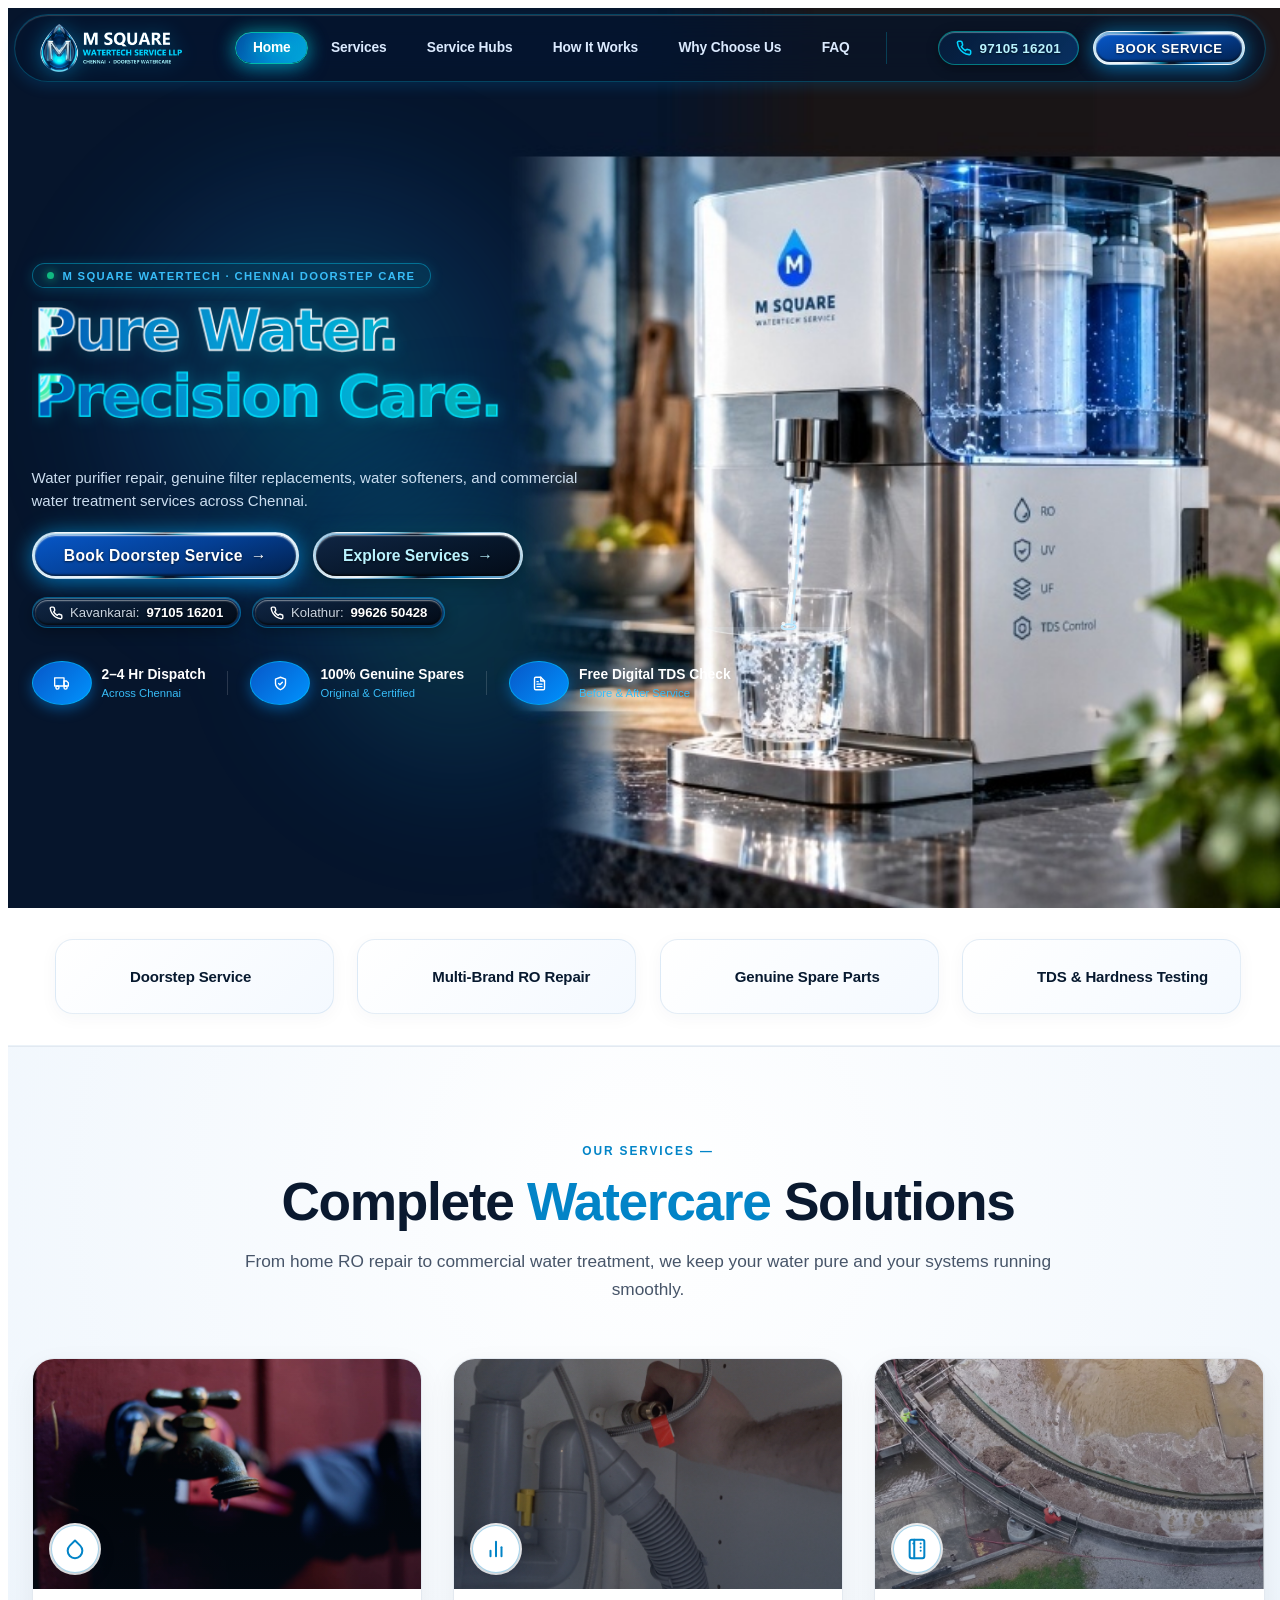
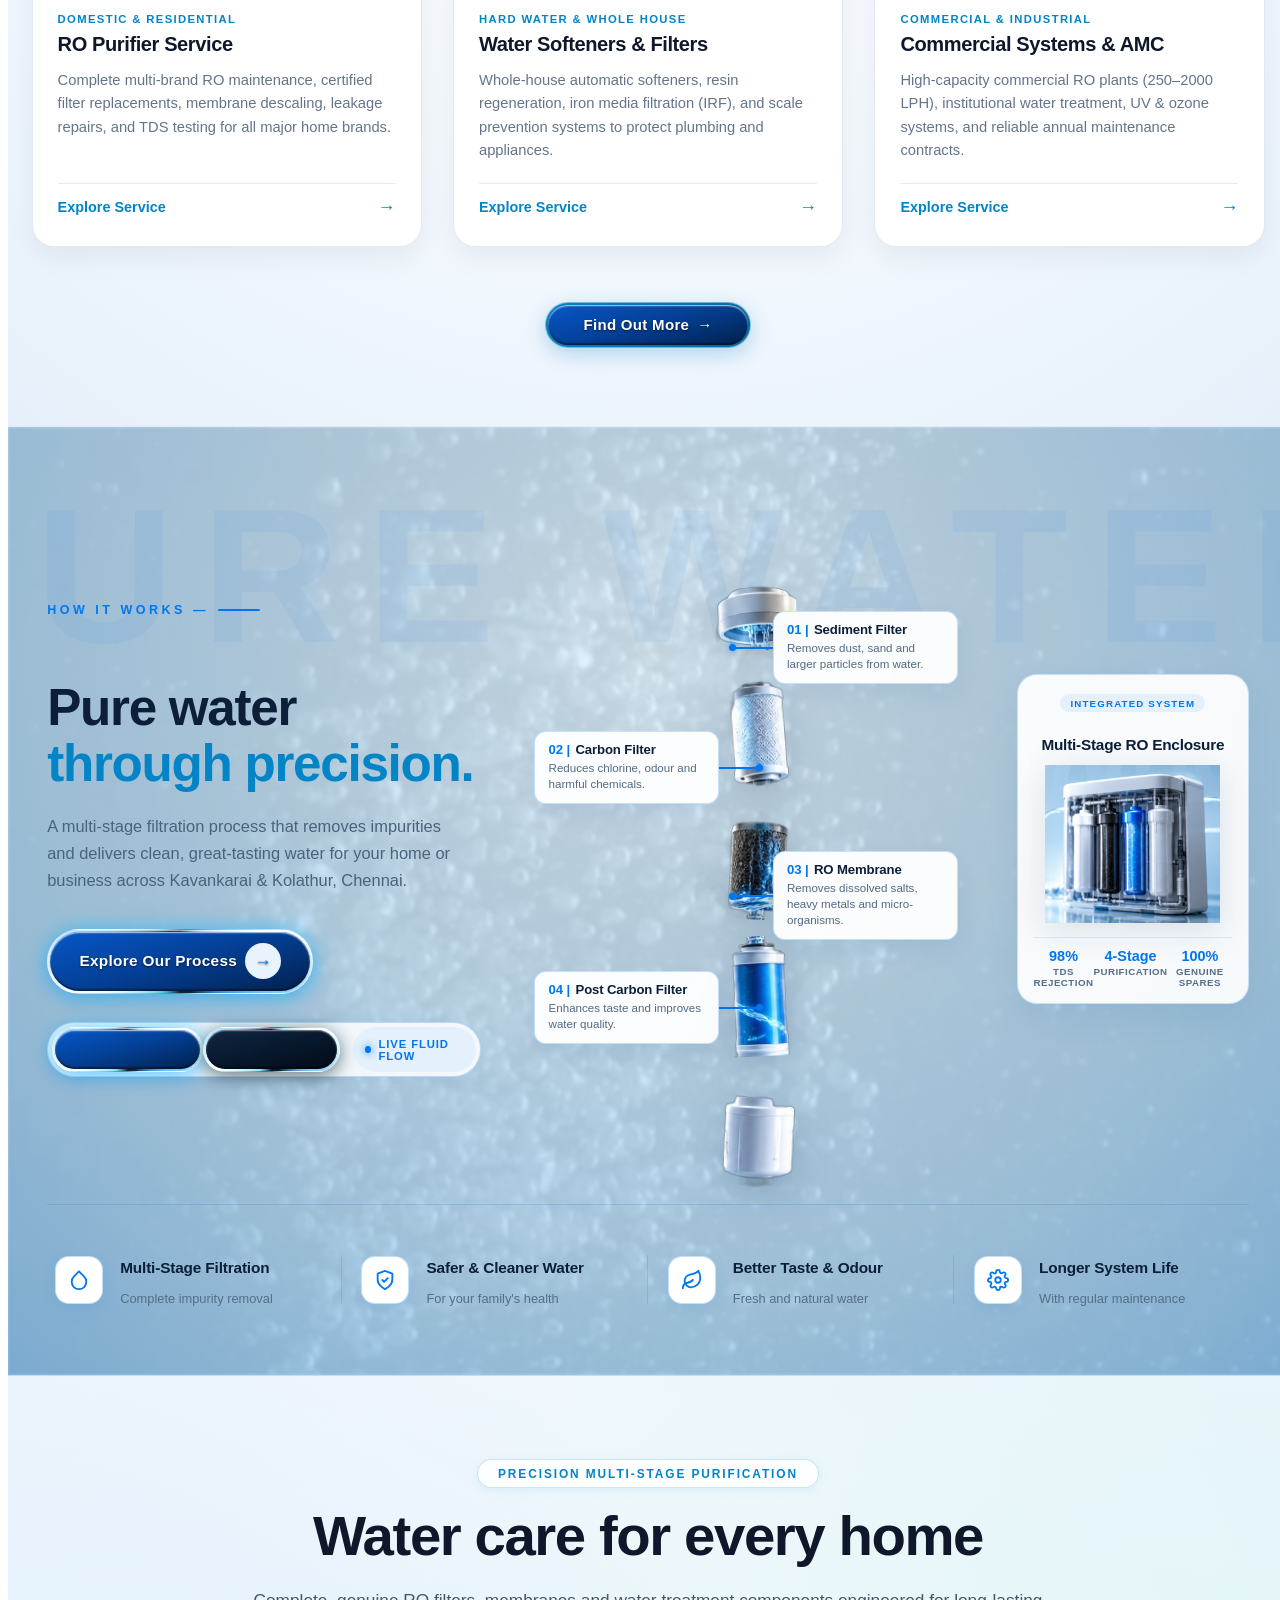
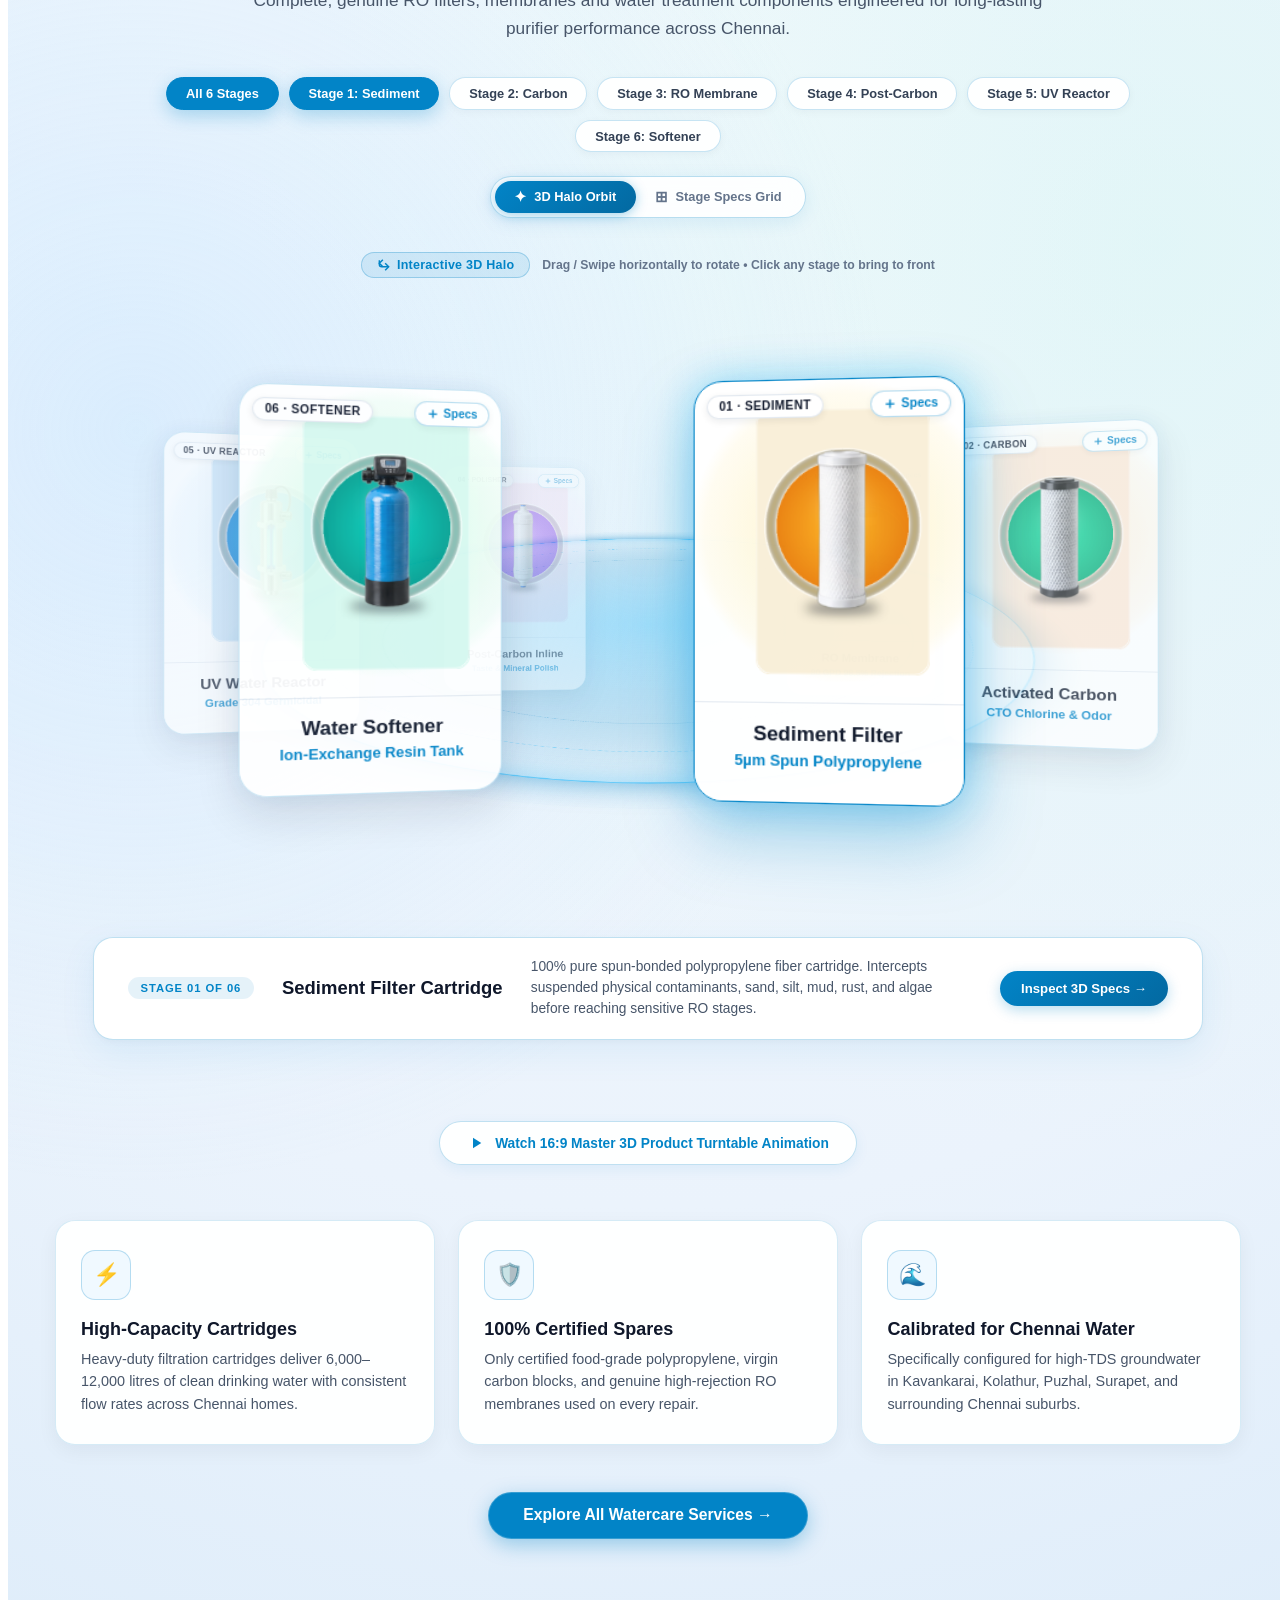
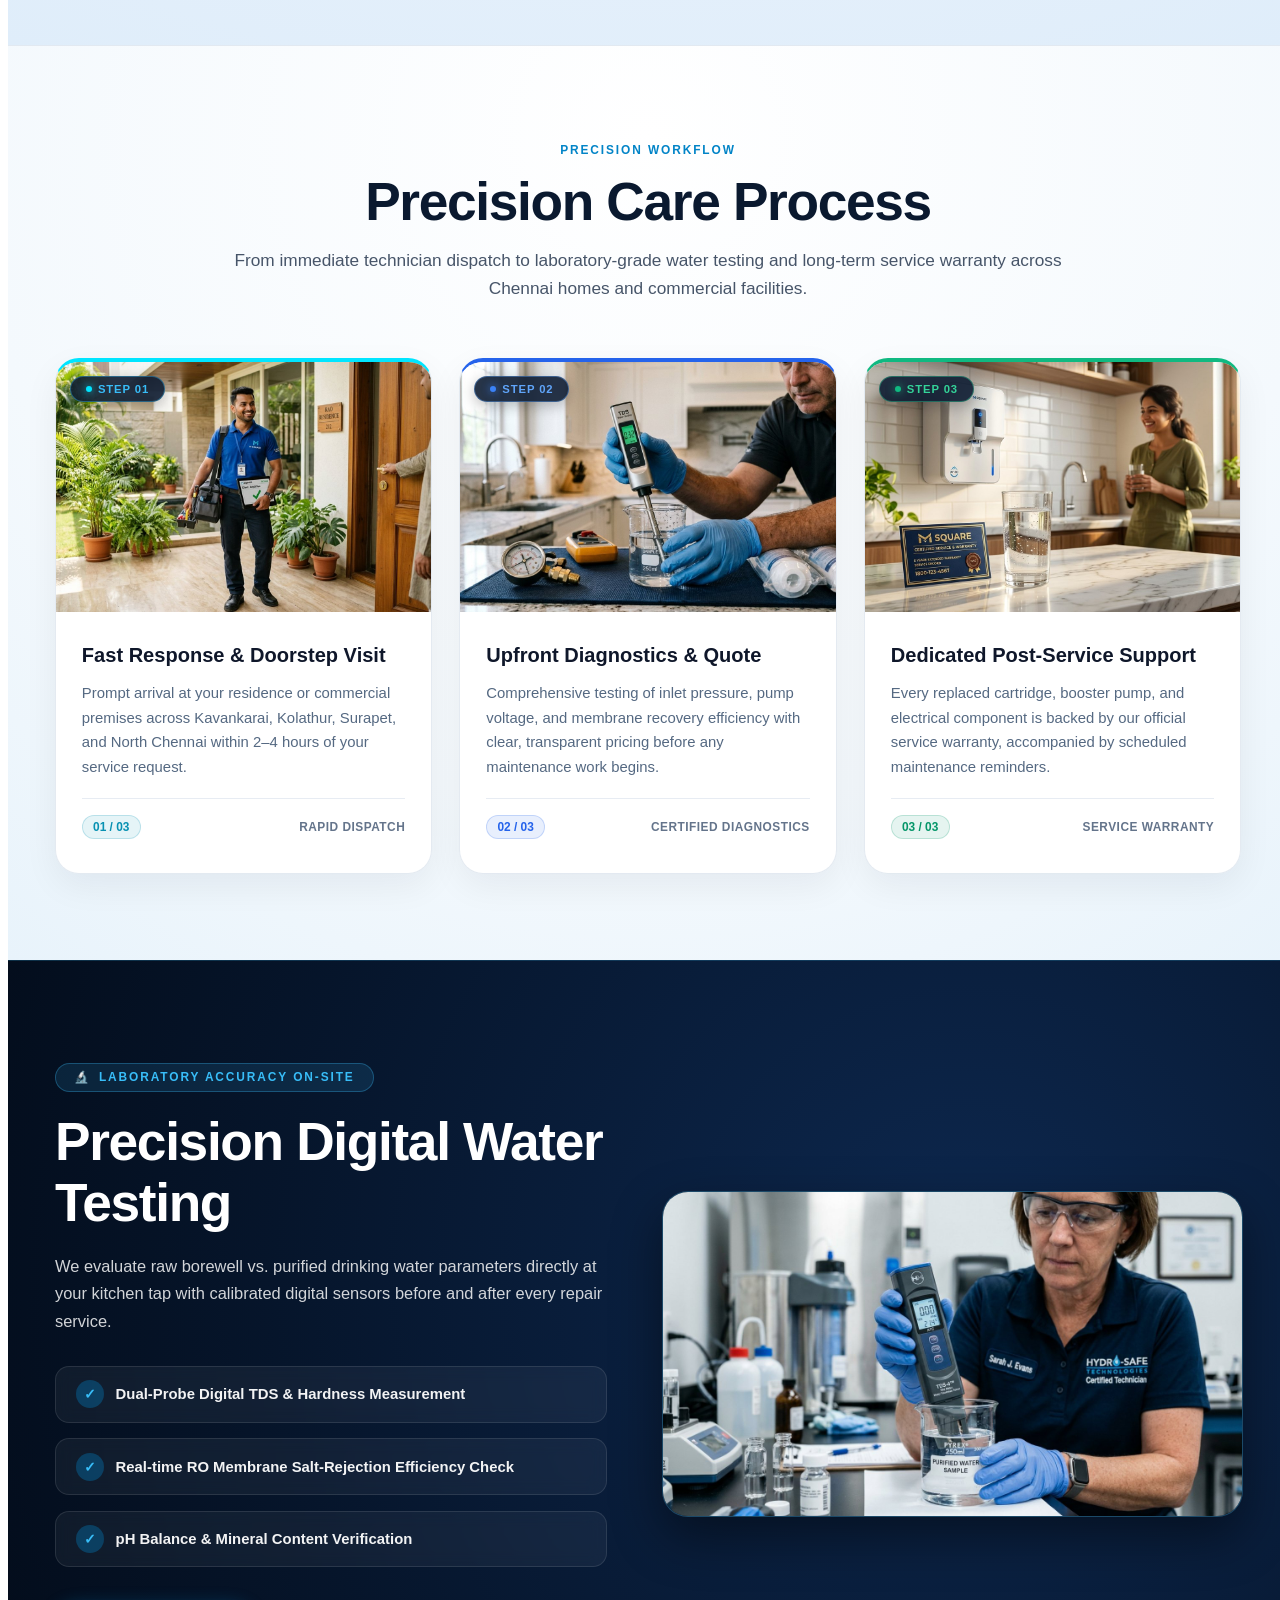
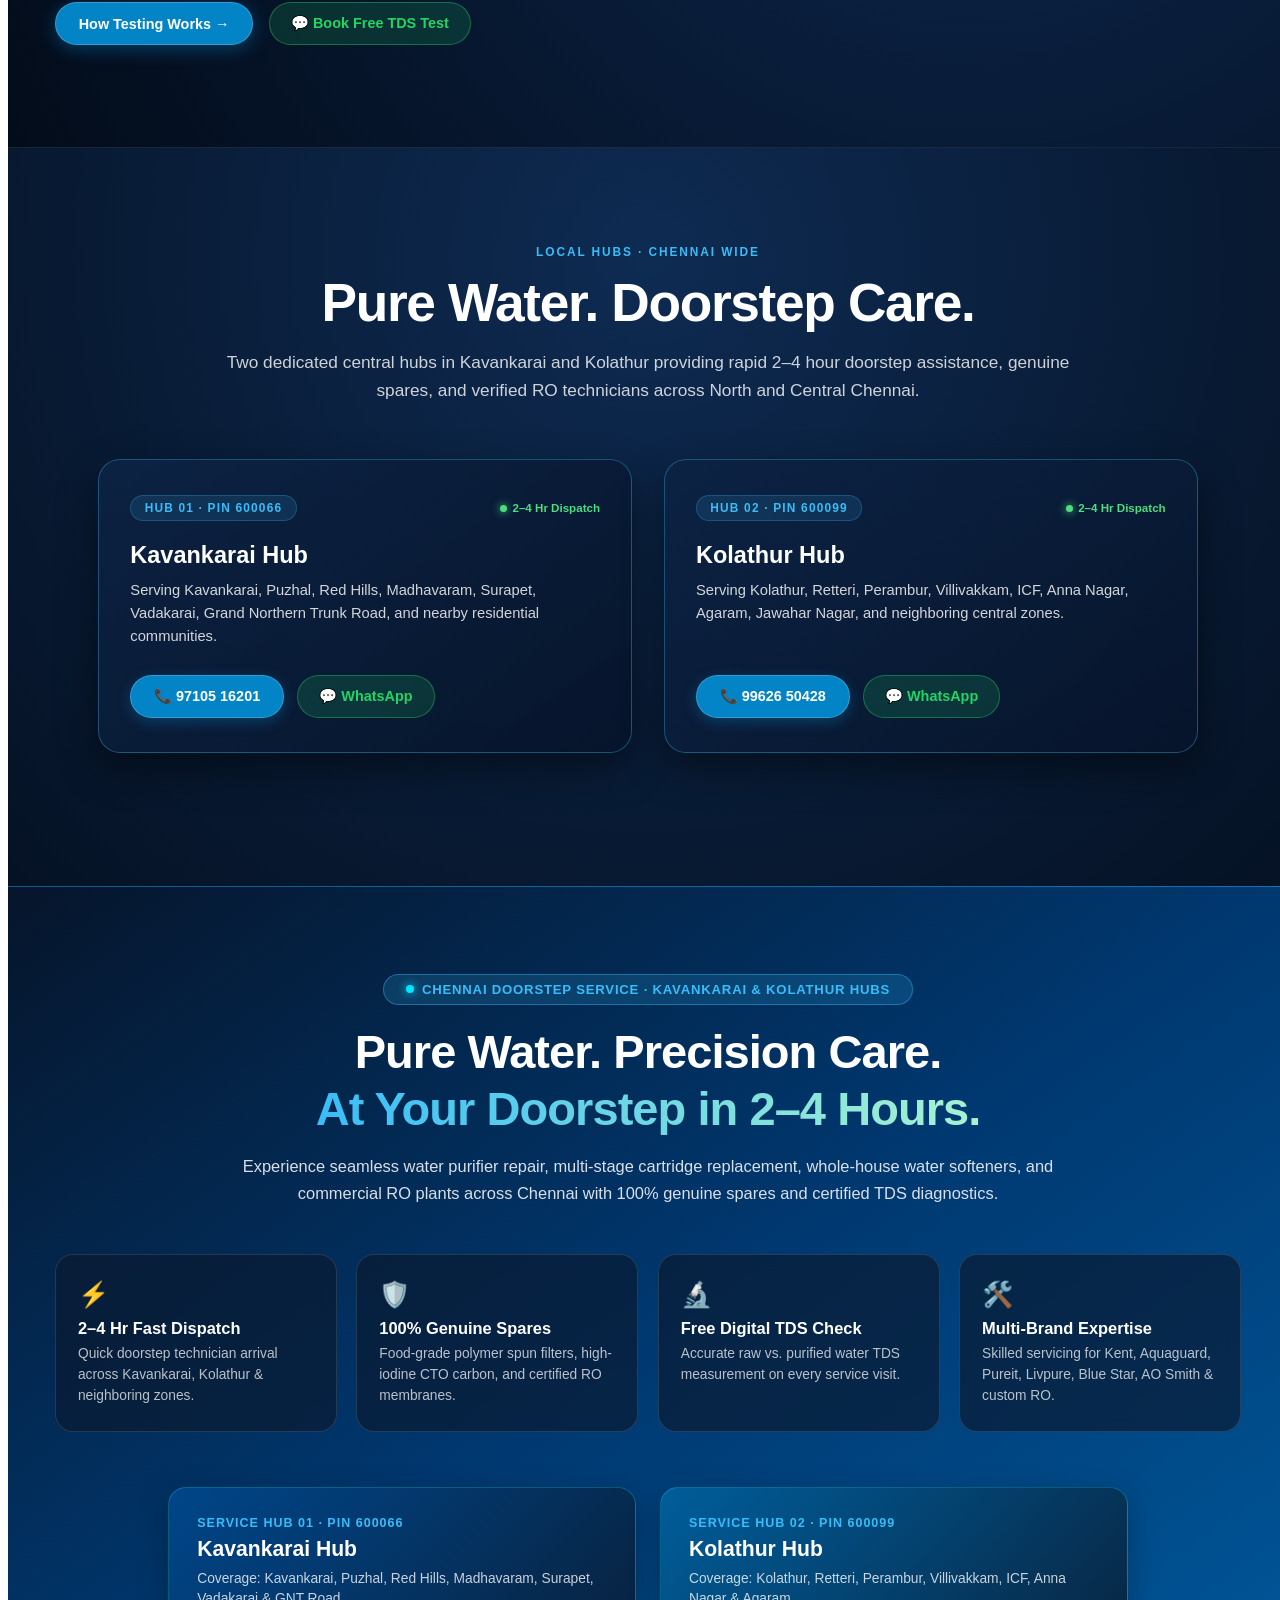
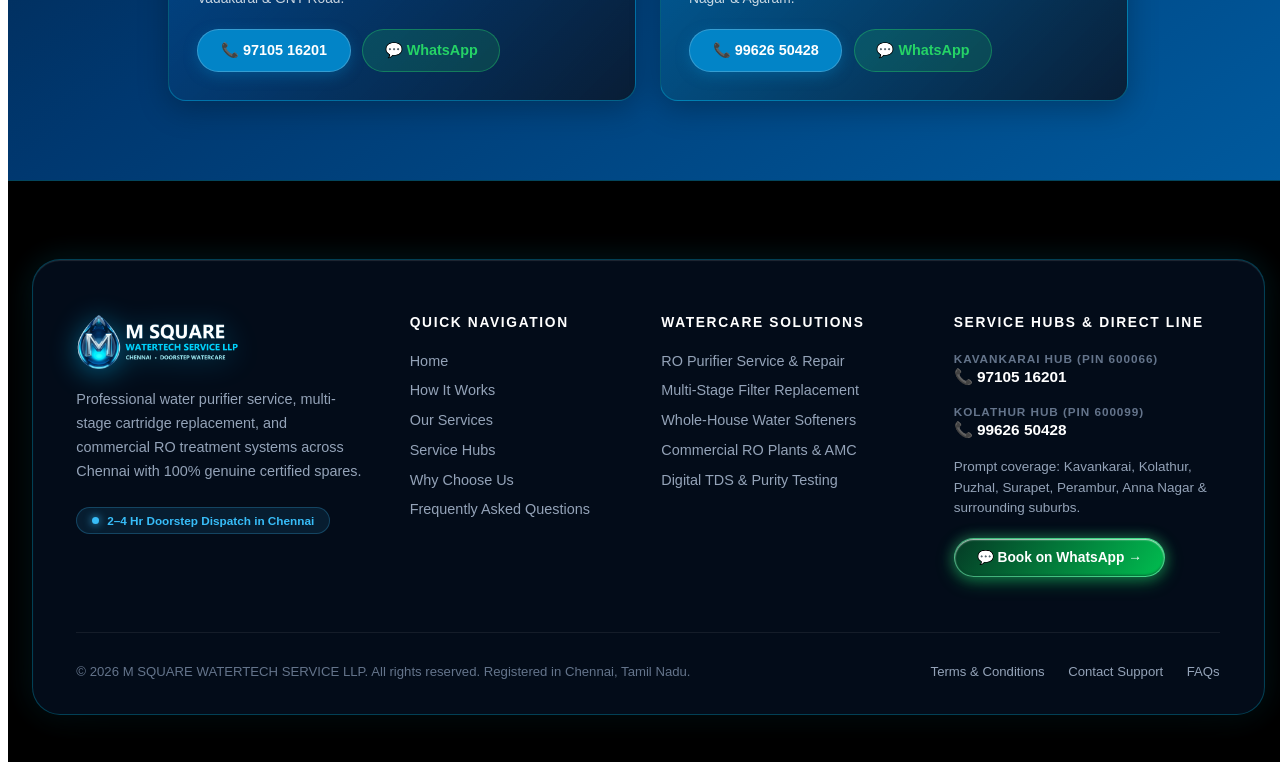
==== commit 07c8339a: "feat(ui): Align mobile filter stream, enable liquid metal navbar buttons, lighten hero background, a" ====
--- a/index.html
+++ b/index.html
@@ -637,11 +637,12 @@
       #waterSimulationCanvas,
       #filtrationCirculationCanvas {
         position: absolute !important;
-        left: -15px !important;
+        left: 0 !important;
         top: 0 !important;
         transform: none !important;
-        width: 110px !important;
-        height: 520px !important;
+        width: 100% !important;
+        height: 100% !important;
+        pointer-events: none !important;
       }
       .cartridges-assembly {
         position: absolute !important;
@@ -3016,11 +3017,13 @@
     function resize() {
       const sRect = stage.getBoundingClientRect();
       const isDesktop = window.innerWidth > 1024;
-      width = isDesktop ? 520 : sRect.width;
-      height = sRect.height + 30;
-
-      canvas.width = width * dpr;
-      canvas.height = height * dpr;
+      width = isDesktop ? 520 : Math.round(sRect.width);
+      height = Math.round(sRect.height + 30);
+
+      canvas.width = Math.round(width * dpr);
+      canvas.height = Math.round(height * dpr);
+      canvas.style.width = width + 'px';
+      canvas.style.height = height + 'px';
       ctx.setTransform(dpr, 0, 0, dpr, 0, 0);
       updateCoords();
     }
@@ -3039,7 +3042,8 @@
 
       // Helix mathematical parameters: 4 complete snake coils around the 4 stages
       const loops = 4.2;
-      const helixRadius = 45;
+      const isMobile = window.innerWidth <= 768;
+      const helixRadius = isMobile ? 32 : 45;
 
       function getHelixAt(t, tOffset = 0) {
         const clampedT = Math.max(0, Math.min(1, t));
--- a/msq-navbar-hero.css
+++ b/msq-navbar-hero.css
@@ -239,45 +239,96 @@
 }
 
 .msq-link {
+  position: relative !important;
+  overflow: hidden !important;
+  isolation: isolate !important;
   color: #dbeafe !important;
   text-decoration: none !important;
   font-size: 0.88rem !important;
   font-weight: 600 !important;
-  padding: 0.45rem 0.95rem !important;
+  padding: 0.46rem 1.05rem !important;
   border-radius: 999px !important;
-  transition: all 0.22s ease !important;
+  border: 1px solid transparent !important;
+  transition: all 0.25s cubic-bezier(0.16, 1, 0.3, 1) !important;
   white-space: nowrap !important;
   letter-spacing: -0.01em !important;
   line-height: 1.2 !important;
-}
-
-.msq-link:not(.is-active) {
-  color: #dbeafe !important;
-  background: transparent !important;
-  border: 1px solid transparent !important;
-  box-shadow: none !important;
-  text-shadow: none !important;
-  transition: all 0.22s ease !important;
-}
-
-.msq-link:not(.is-active):hover {
-  color: #00bfff !important;
-  background: rgba(8, 118, 216, 0.16) !important;
-  border-color: rgba(0, 191, 255, 0.28) !important;
-  box-shadow: 0 2px 10px rgba(0, 191, 255, 0.15) !important;
-  transform: translateY(-1px) !important;
-}
-
-/* Active Navigation Indicator (Blue-Green Aqua Liquid-Metal Pill Matching Logo) */
+  display: inline-flex !important;
+  align-items: center !important;
+  justify-content: center !important;
+  cursor: pointer !important;
+  user-select: none !important;
+}
+
+.msq-link::before {
+  content: "" !important;
+  position: absolute !important;
+  inset: 0 !important;
+  border-radius: inherit !important;
+  background: linear-gradient(115deg, #0052a3 0%, #008cd6 22%, #00b4d8 45%, #00e5c9 70%, #06d6a0 88%, #0093fe 100%) !important;
+  background-size: 260% 260% !important;
+  animation: msqLiquidSurfaceFlow 5.5s ease-in-out infinite !important;
+  opacity: 0 !important;
+  transition: opacity 0.28s ease !important;
+  z-index: -2 !important;
+  pointer-events: none !important;
+}
+
+.msq-link::after {
+  content: "" !important;
+  position: absolute !important;
+  inset: 0 !important;
+  border-radius: inherit !important;
+  background: linear-gradient(105deg, transparent 20%, rgba(0, 229, 201, 0.3) 38%, rgba(255, 255, 255, 0.9) 50%, rgba(185, 243, 255, 0.45) 62%, transparent 80%) !important;
+  transform: translateX(-150%) skewX(-20deg) !important;
+  opacity: 0 !important;
+  pointer-events: none !important;
+  z-index: -1 !important;
+}
+
+.msq-link > * {
+  position: relative !important;
+  z-index: 3 !important;
+}
+
+.msq-link:not(.is-active):hover,
+.msq-link:not(.is-active):active,
+.msq-link:not(.is-active):focus-visible {
+  color: #ffffff !important;
+  border-color: rgba(0, 229, 201, 0.75) !important;
+  box-shadow: 0 4px 18px rgba(0, 180, 216, 0.55), 0 0 16px rgba(6, 214, 160, 0.4), inset 0 1px 1px #ffffff !important;
+  transform: translateY(-1.5px) !important;
+  text-shadow: 0 0 10px rgba(0, 229, 201, 0.8) !important;
+}
+
+.msq-link:not(.is-active):hover::before,
+.msq-link:not(.is-active):active::before,
+.msq-link:not(.is-active):focus-visible::before {
+  opacity: 1 !important;
+}
+
+.msq-link:not(.is-active):hover::after,
+.msq-link:not(.is-active):active::after {
+  opacity: 1 !important;
+  animation: msqLiquidSheenSweep 3.2s cubic-bezier(0.4, 0, 0.2, 1) infinite !important;
+}
+
+/* Active Navigation Item (Permanent Luminous Liquid Metal Sheen) */
 .msq-link.is-active {
   color: #ffffff !important;
-  background: linear-gradient(125deg, rgba(0, 82, 163, 0.88) 0%, rgba(0, 60, 80, 0.92) 48%, rgba(6, 214, 160, 0.65) 100%) !important;
-  background-size: 200% 200% !important;
-  animation: msqLiquidSurfaceFlow 8s ease-in-out infinite !important;
-  border: 1px solid rgba(0, 229, 201, 0.6) !important;
   font-weight: 700 !important;
-  box-shadow: 0 2px 14px rgba(0, 140, 214, 0.45), 0 0 12px rgba(6, 214, 160, 0.32), inset 0 1px 1px rgba(185, 243, 255, 0.5) !important;
-  text-shadow: 0 0 10px rgba(0, 229, 201, 0.6) !important;
+  border: 1px solid rgba(0, 229, 201, 0.8) !important;
+  box-shadow: 0 4px 20px rgba(0, 140, 214, 0.6), 0 0 18px rgba(6, 214, 160, 0.45), inset 0 1px 1.5px rgba(255, 255, 255, 0.85) !important;
+  text-shadow: 0 0 12px rgba(0, 229, 201, 0.8) !important;
+}
+
+.msq-link.is-active::before {
+  opacity: 1 !important;
+}
+
+.msq-link.is-active::after {
+  opacity: 0.95 !important;
+  animation: msqLiquidSheenSweep 4.5s cubic-bezier(0.4, 0, 0.2, 1) infinite !important;
 }
 
 /* ── RIGHT: Phone + Book Service + Hamburger ── */
@@ -556,20 +607,67 @@
 }
 
 .msq-drawer-link {
+  position: relative !important;
+  overflow: hidden !important;
+  isolation: isolate !important;
   color: #e2e8f0 !important;
   text-decoration: none !important;
   font-size: 1.05rem !important;
   font-weight: 600 !important;
   padding: 0.75rem 1rem !important;
   border-radius: 12px !important;
-  transition: all 0.2s ease !important;
+  border: 1px solid transparent !important;
+  transition: all 0.25s ease !important;
+}
+
+.msq-drawer-link::before {
+  content: "" !important;
+  position: absolute !important;
+  inset: 0 !important;
+  border-radius: inherit !important;
+  background: linear-gradient(115deg, #0052a3 0%, #008cd6 25%, #00b4d8 50%, #00e5c9 75%, #06d6a0 100%) !important;
+  background-size: 240% 240% !important;
+  animation: msqLiquidSurfaceFlow 6s ease-in-out infinite !important;
+  opacity: 0 !important;
+  transition: opacity 0.25s ease !important;
+  z-index: -2 !important;
+}
+
+.msq-drawer-link::after {
+  content: "" !important;
+  position: absolute !important;
+  inset: 0 !important;
+  border-radius: inherit !important;
+  background: linear-gradient(105deg, transparent 20%, rgba(0, 229, 201, 0.3) 38%, rgba(255, 255, 255, 0.9) 50%, rgba(185, 243, 255, 0.45) 62%, transparent 80%) !important;
+  transform: translateX(-150%) skewX(-20deg) !important;
+  opacity: 0 !important;
+  z-index: -1 !important;
+}
+
+.msq-drawer-link > * {
+  position: relative !important;
+  z-index: 3 !important;
 }
 
 .msq-drawer-link:hover,
+.msq-drawer-link:active,
 .msq-drawer-link.is-active {
-  background: rgba(0, 147, 254, 0.18) !important;
-  color: #00d4ff !important;
-  border-left: 3px solid #00d4ff !important;
+  color: #ffffff !important;
+  border-color: rgba(0, 229, 201, 0.6) !important;
+  box-shadow: 0 4px 16px rgba(0, 180, 216, 0.4), inset 0 1px 1px rgba(255, 255, 255, 0.5) !important;
+}
+
+.msq-drawer-link:hover::before,
+.msq-drawer-link:active::before,
+.msq-drawer-link.is-active::before {
+  opacity: 1 !important;
+}
+
+.msq-drawer-link:hover::after,
+.msq-drawer-link:active::after,
+.msq-drawer-link.is-active::after {
+  opacity: 1 !important;
+  animation: msqLiquidSheenSweep 3.5s cubic-bezier(0.4, 0, 0.2, 1) infinite !important;
 }
 
 .msq-drawer-actions {
@@ -617,14 +715,54 @@
   min-height: 100vh !important;
   display: flex !important;
   align-items: center !important;
-  background-color: #06152b !important;
+  background-color: #0d3463 !important;
   background-image: 
-    radial-gradient(ellipse at 25% 85%, rgba(0, 147, 254, 0.22) 0%, transparent 55%),
-    radial-gradient(circle at 18% 40%, rgba(0, 212, 255, 0.15) 0%, transparent 60%),
-    linear-gradient(90deg, #06152b 0%, #06152b 32%, rgba(6, 21, 43, 0.88) 48%, rgba(6, 21, 43, 0.35) 65%, transparent 82%) !important;
+    radial-gradient(ellipse at 24% 45%, rgba(0, 212, 255, 0.38) 0%, rgba(8, 118, 216, 0.28) 45%, transparent 72%),
+    radial-gradient(circle at 12% 82%, rgba(31, 227, 192, 0.32) 0%, transparent 58%),
+    radial-gradient(ellipse at 38% 18%, rgba(56, 189, 248, 0.35) 0%, transparent 65%),
+    linear-gradient(90deg, #113c72 0%, #134685 32%, rgba(17, 60, 114, 0.86) 54%, rgba(10, 36, 70, 0.48) 72%, transparent 92%) !important;
   padding: clamp(4.6rem, 6.8vh, 5.4rem) 1.5rem clamp(1.0rem, 2.2vh, 1.6rem) !important;
   box-sizing: border-box !important;
   overflow: hidden !important;
+}
+
+/* Ambient Atmospheric Water Caustics & Glows Behind Hero Left Text */
+.msq-hero-ambience {
+  position: absolute !important;
+  inset: 0 !important;
+  pointer-events: none !important;
+  z-index: 1 !important;
+  overflow: hidden !important;
+}
+
+.msq-glow-orb-1 {
+  position: absolute !important;
+  width: 580px !important;
+  height: 580px !important;
+  border-radius: 50% !important;
+  background: radial-gradient(circle, rgba(0, 212, 255, 0.22) 0%, rgba(8, 118, 216, 0.12) 45%, transparent 70%) !important;
+  top: 10% !important;
+  left: 2% !important;
+  filter: blur(40px) !important;
+  animation: msqAmbientPulse 9s ease-in-out infinite alternate !important;
+}
+
+.msq-glow-orb-2 {
+  position: absolute !important;
+  width: 440px !important;
+  height: 440px !important;
+  border-radius: 50% !important;
+  background: radial-gradient(circle, rgba(31, 227, 192, 0.18) 0%, rgba(0, 147, 254, 0.08) 50%, transparent 70%) !important;
+  bottom: 8% !important;
+  left: 18% !important;
+  filter: blur(50px) !important;
+  animation: msqAmbientPulse 12s ease-in-out infinite alternate-reverse !important;
+}
+
+@keyframes msqAmbientPulse {
+  0% { transform: scale(0.92) translate(0, 0); opacity: 0.7; }
+  50% { transform: scale(1.08) translate(15px, -10px); opacity: 1; }
+  100% { transform: scale(0.96) translate(-10px, 12px); opacity: 0.75; }
 }
 
 /* Master Scene Hardware-Accelerated SVG Interactive Stage */
@@ -835,7 +973,13 @@
 input[type="submit"],
 button[type="submit"]:not(.msq-about-card-arrow-btn),
 .msq-faq-card-btn-call,
-.msq-faq-cta-btn {
+.msq-faq-cta-btn,
+.msq-prod-book-btn,
+.msq-matrix-cta,
+.msq-btn-find-more,
+.showcase-cta,
+.pure-liquid-btn,
+.assembly-btn.active {
   position: relative !important;
   overflow: hidden !important;
   isolation: isolate !important;
@@ -906,7 +1050,13 @@
 input[type="submit"]::before,
 button[type="submit"]:not(.msq-about-card-arrow-btn)::before,
 .msq-faq-card-btn-call::before,
-.msq-faq-cta-btn::before {
+.msq-faq-cta-btn::before,
+.msq-prod-book-btn::before,
+.msq-matrix-cta::before,
+.msq-btn-find-more::before,
+.showcase-cta::before,
+.pure-liquid-btn::before,
+.assembly-btn.active::before {
   content: "" !important;
   position: absolute !important;
   inset: 2px !important;
@@ -943,7 +1093,13 @@
 .button-primary::after,
 .w-button:not(.btn-secondary):not(.msq-btn-secondary):not(.msq-about-btn-secondary)::after,
 .msq-faq-card-btn-call::after,
-.msq-faq-cta-btn::after {
+.msq-faq-cta-btn::after,
+.msq-prod-book-btn::after,
+.msq-matrix-cta::after,
+.msq-btn-find-more::after,
+.showcase-cta::after,
+.pure-liquid-btn::after,
+.assembly-btn.active::after {
   content: "" !important;
   position: absolute !important;
   inset: 0 !important;
@@ -984,6 +1140,12 @@
 .msq-doorstep-book-btn > *,
 .msq-faq-card-btn-call > *,
 .msq-faq-cta-btn > *,
+.msq-prod-book-btn > *,
+.msq-matrix-cta > *,
+.msq-btn-find-more > *,
+.showcase-cta > *,
+.pure-liquid-btn > *,
+.assembly-btn.active > *,
 .msq-nav-cta > * {
   position: relative !important;
   z-index: 3 !important;
@@ -1016,7 +1178,13 @@
 input[type="submit"]:hover,
 button[type="submit"]:hover,
 .msq-faq-card-btn-call:hover,
-.msq-faq-cta-btn:hover {
+.msq-faq-cta-btn:hover,
+.msq-prod-book-btn:hover,
+.msq-matrix-cta:hover,
+.msq-btn-find-more:hover,
+.showcase-cta:hover,
+.pure-liquid-btn:hover,
+.assembly-btn.active:hover {
   transform: translateY(-2px) scale(1.025) !important;
   animation-duration: 1.5s !important;
   border-color: #00bfff !important;
@@ -1075,6 +1243,9 @@
 .msq-contact-hub-call,
 .msq-drawer-phone,
 .msq-cat-btn,
+.assembly-btn,
+.assembly-btn:not(.active),
+.pure-liquid-btn.obsidian,
 .card-action-btn {
   position: relative !important;
   overflow: hidden !important;
@@ -1137,6 +1308,9 @@
 .msq-contact-hub-call::before,
 .msq-drawer-phone::before,
 .msq-cat-btn::before,
+.assembly-btn::before,
+.assembly-btn:not(.active)::before,
+.pure-liquid-btn.obsidian::before,
 .card-action-btn::before {
   content: "" !important;
   position: absolute !important;
@@ -1168,6 +1342,9 @@
 .msq-contact-hub-call::after,
 .msq-drawer-phone::after,
 .msq-cat-btn::after,
+.assembly-btn::after,
+.assembly-btn:not(.active)::after,
+.pure-liquid-btn.obsidian::after,
 .card-action-btn::after {
   content: "" !important;
   position: absolute !important;
@@ -1203,6 +1380,9 @@
 .msq-drawer-phone > *,
 .msq-btn-hero-hub > *,
 .msq-cat-btn > *,
+.assembly-btn > *,
+.assembly-btn:not(.active) > *,
+.pure-liquid-btn.obsidian > *,
 .card-action-btn > * {
   position: relative !important;
   z-index: 3 !important;
@@ -1226,6 +1406,9 @@
 .msq-contact-hub-call:hover,
 .msq-drawer-phone:hover,
 .msq-cat-btn:hover,
+.assembly-btn:hover,
+.assembly-btn:not(.active):hover,
+.pure-liquid-btn.obsidian:hover,
 .card-action-btn:hover {
   transform: translateY(-2px) scale(1.02) !important;
   animation-duration: 1.5s !important;
@@ -1650,11 +1833,11 @@
     padding-bottom: 3.5rem !important;
     min-height: auto !important;
     position: relative !important;
-    background-color: #06152b !important;
+    background-color: #0c264a !important;
     background-image: 
-      radial-gradient(circle at 50% 12%, rgba(0, 147, 254, 0.22) 0%, transparent 60%),
-      radial-gradient(circle at 50% 88%, rgba(0, 212, 255, 0.14) 0%, transparent 60%),
-      linear-gradient(180deg, #06152b 0%, #081d38 50%, #06152b 100%) !important;
+      radial-gradient(circle at 50% 15%, rgba(0, 212, 255, 0.28) 0%, transparent 65%),
+      radial-gradient(circle at 50% 85%, rgba(31, 227, 192, 0.18) 0%, transparent 65%),
+      linear-gradient(180deg, #0d284f 0%, #113565 50%, #0c264a 100%) !important;
   }
   .msq-hero::before {
     display: none !important;
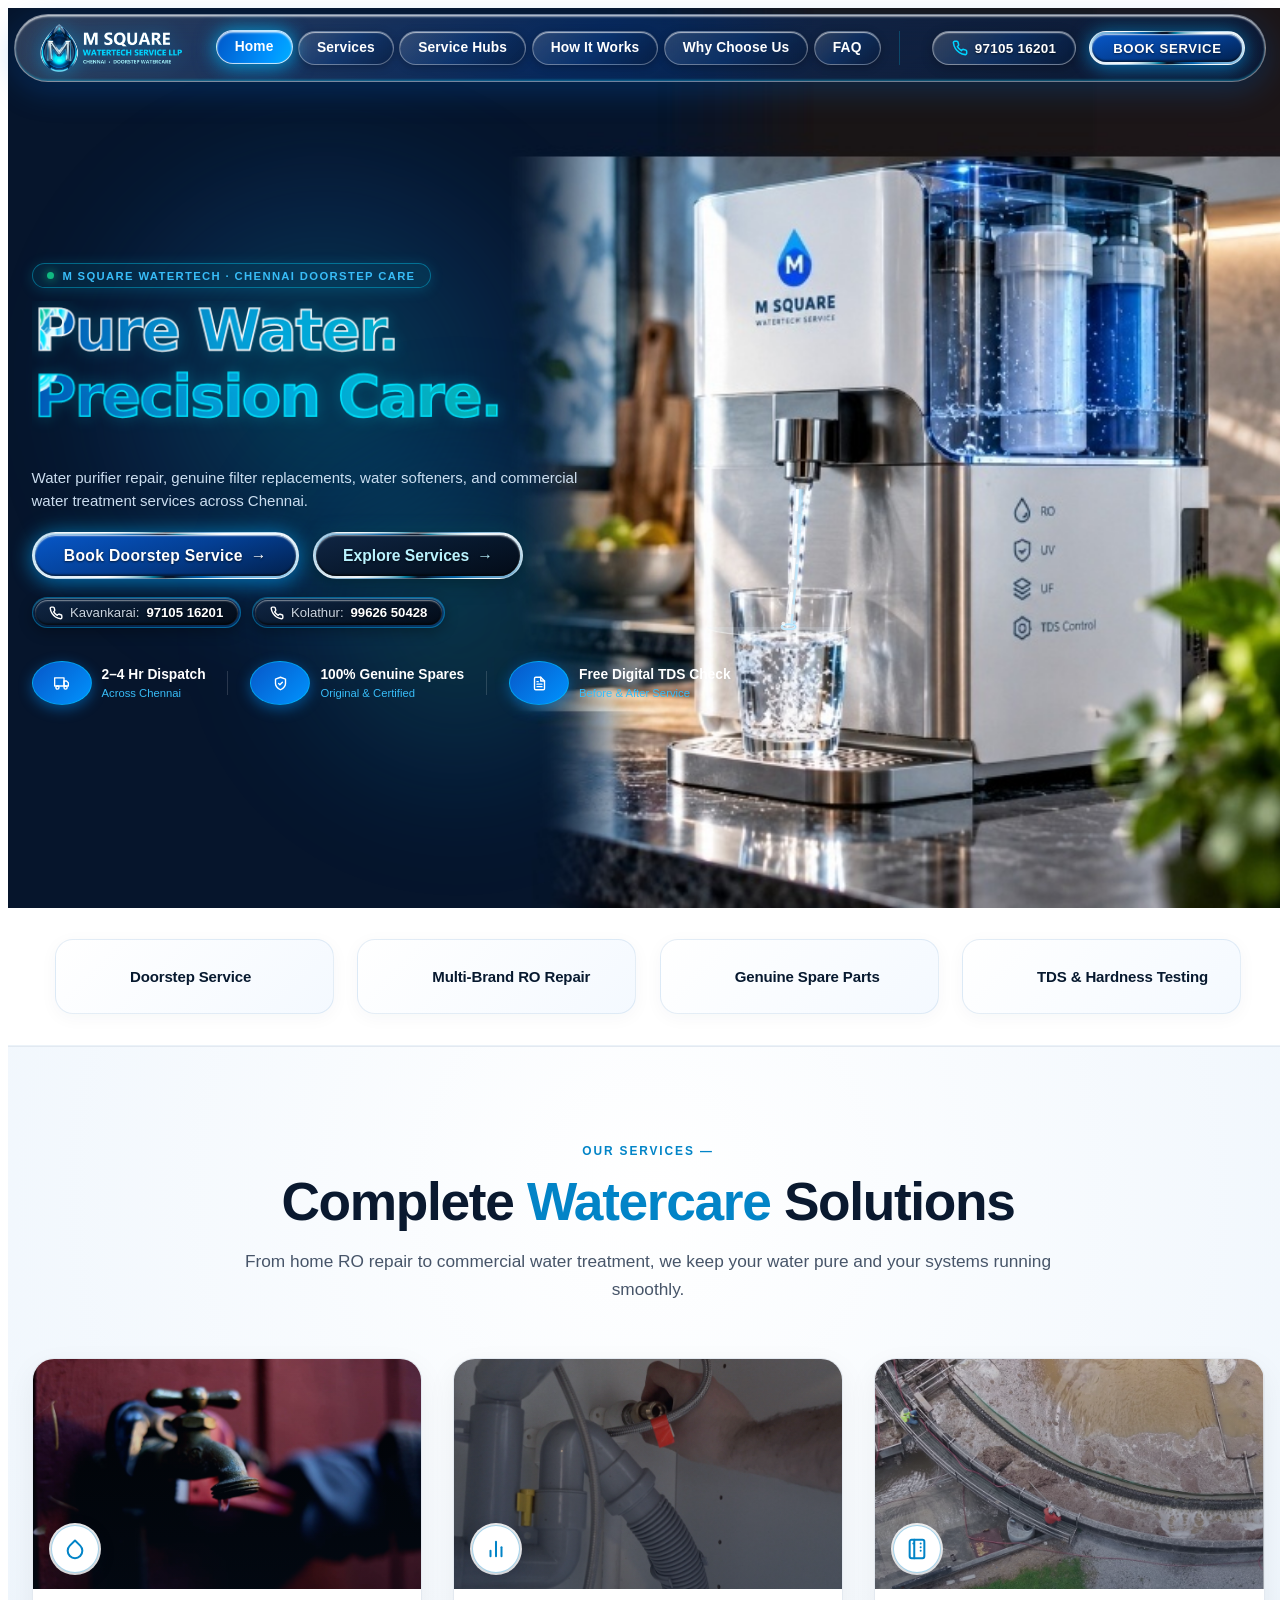
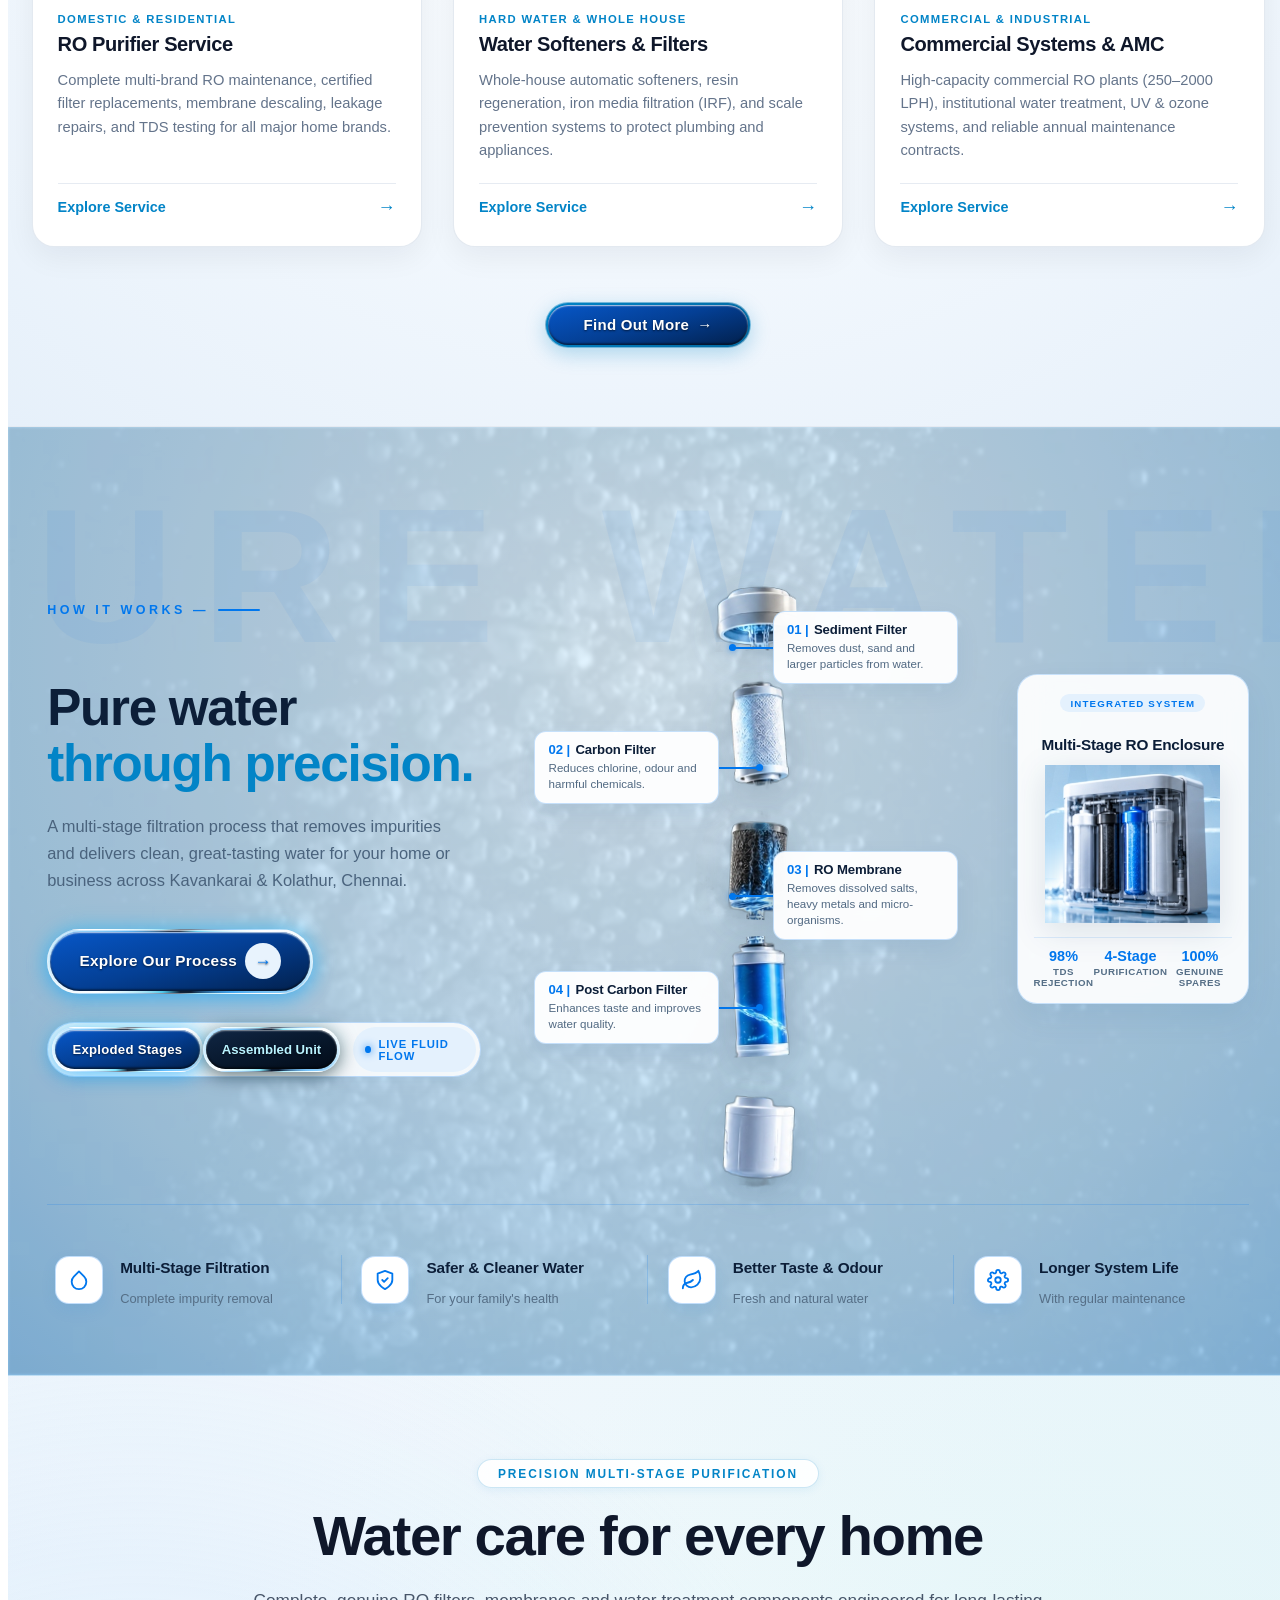
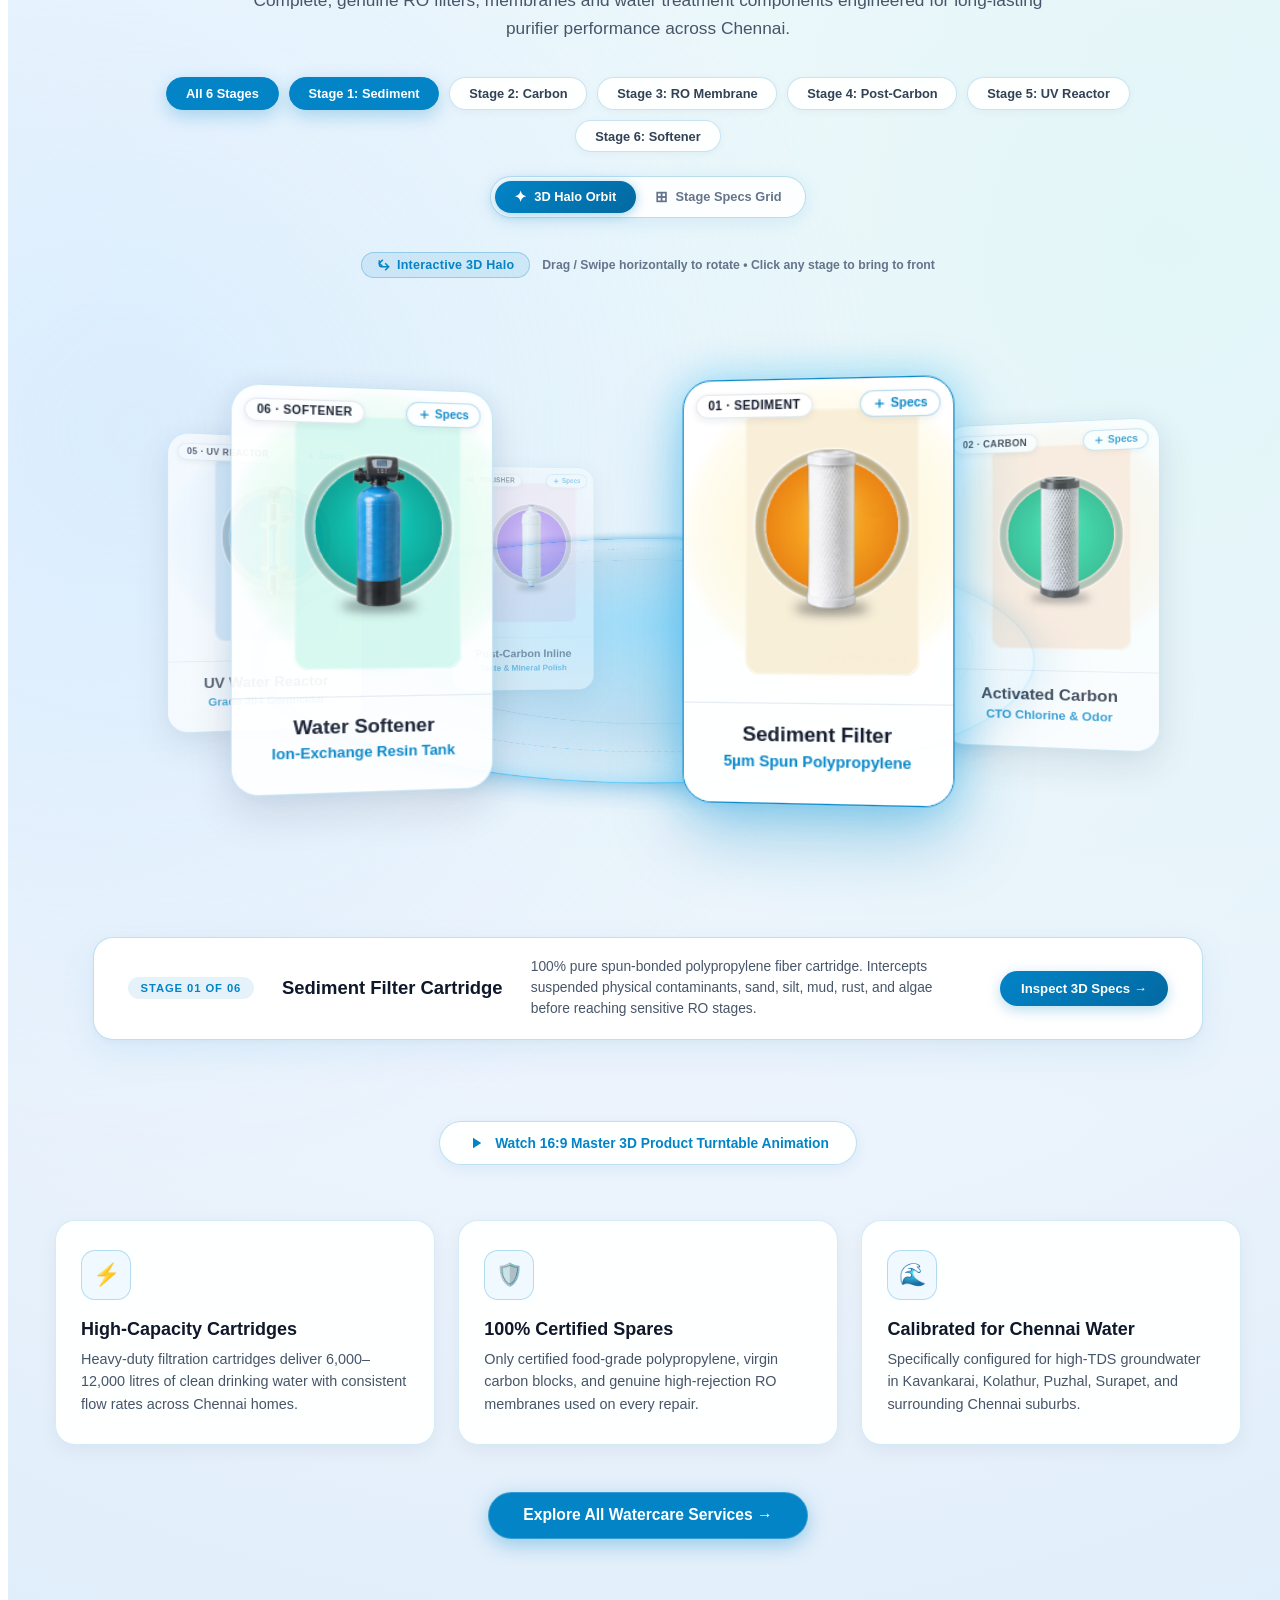
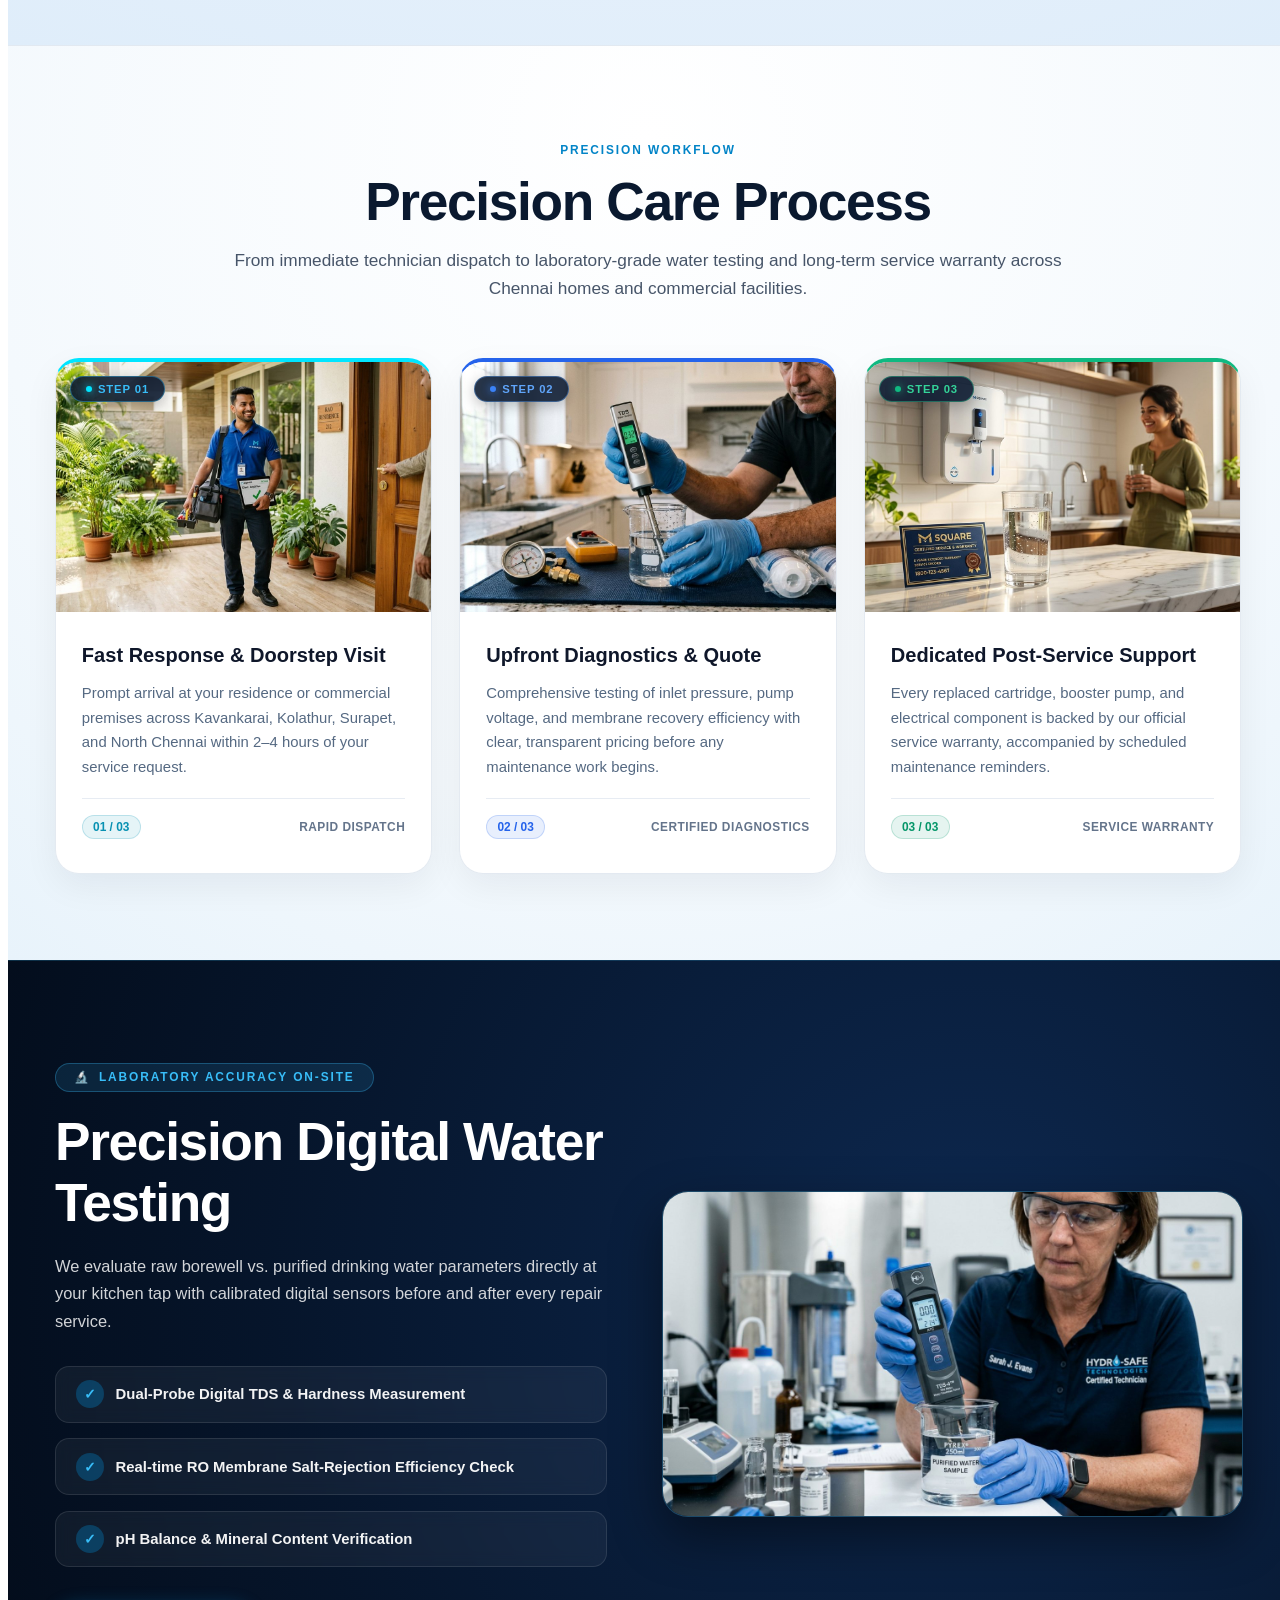
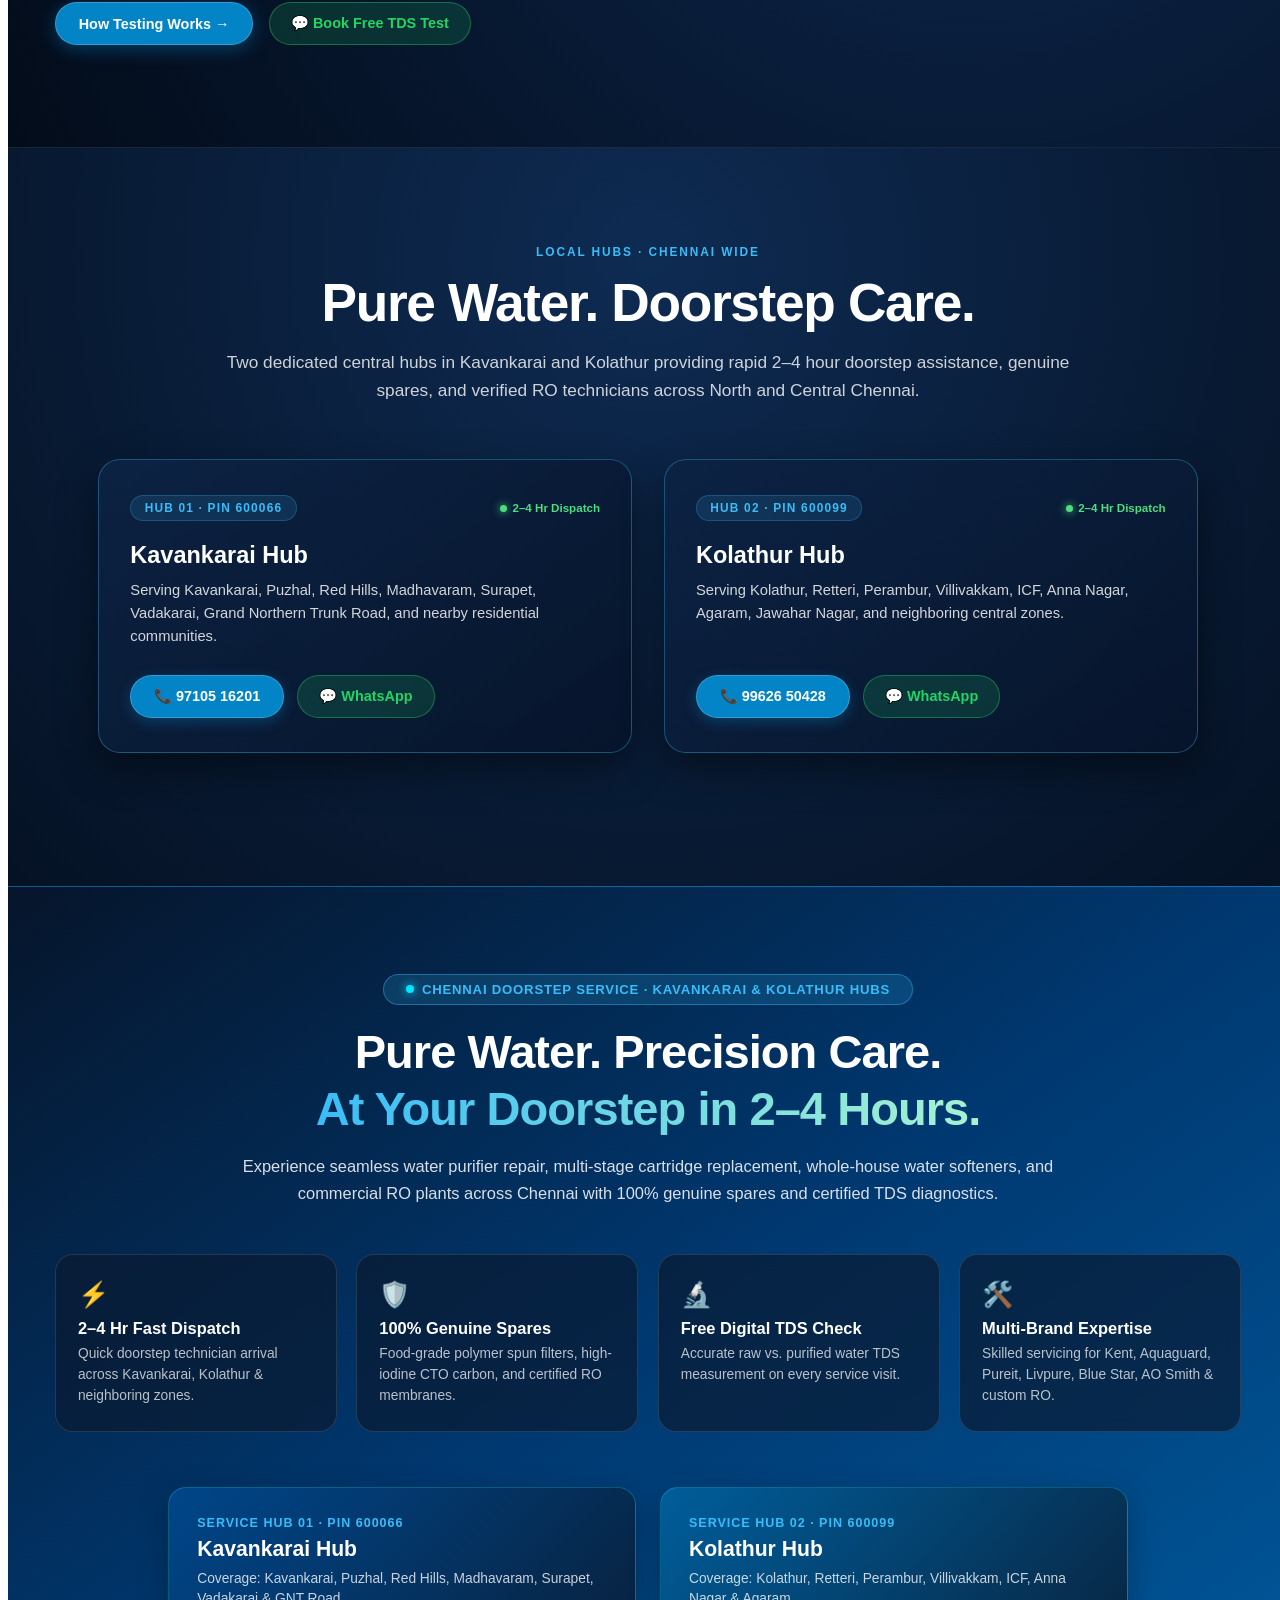
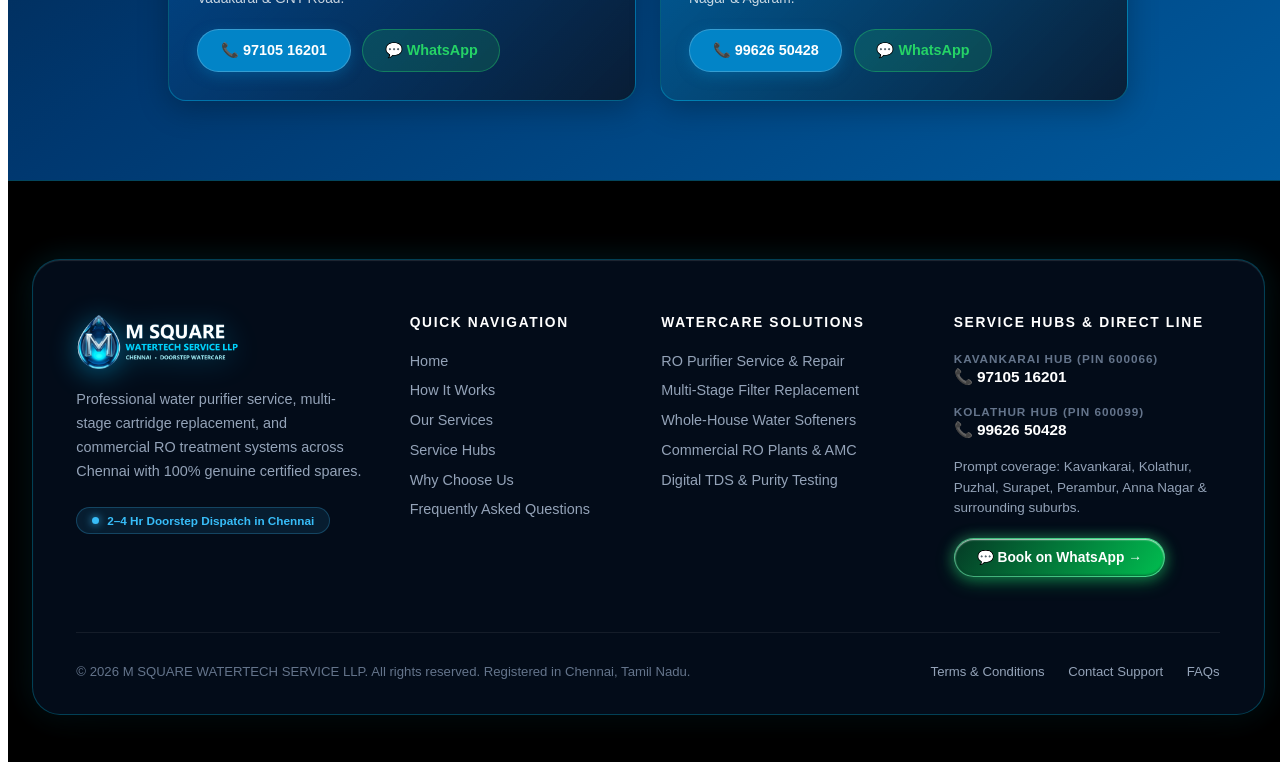
==== commit c7ab580a: "Update M Square water treatment website" ====
--- a/index.html
+++ b/index.html
@@ -1007,13 +1007,13 @@
     width: calc(100% - 28px) !important;
     max-width: 1360px !important;
     height: 68px !important;
-    background: rgba(6, 21, 43, 0.75) !important;
-    backdrop-filter: blur(20px) saturate(160%) !important;
-    -webkit-backdrop-filter: blur(20px) saturate(160%) !important;
-    border: 1px solid rgba(0, 212, 255, 0.25) !important;
+    background: linear-gradient(135deg, rgba(255, 255, 255, 0.18) 0%, rgba(13, 56, 120, 0.55) 45%, rgba(6, 26, 60, 0.72) 100%) !important;
+    backdrop-filter: blur(24px) saturate(180%) !important;
+    -webkit-backdrop-filter: blur(24px) saturate(180%) !important;
+    border: 1px solid rgba(255, 255, 255, 0.42) !important;
     border-radius: 999px !important;
     overflow: hidden !important;
-    box-shadow: 0 4px 14px rgba(0, 147, 254, 0.18), 0 2px 8px rgba(2, 8, 20, 0.12), inset 0 1px 1px rgba(255, 255, 255, 0.18) !important;
+    box-shadow: 0 8px 32px rgba(0, 114, 240, 0.25), 0 2px 10px rgba(0, 0, 0, 0.2), inset 0 1.5px 2px rgba(255, 255, 255, 0.8), inset 0 -1.5px 2px rgba(0, 212, 255, 0.3) !important;
     z-index: 1000000 !important;
   }
 </style>
@@ -1690,8 +1690,8 @@
         </div>
 
         <div class="assembly-controls">
-          <button class="assembly-btn active" id="btnExploded" onclick="setAssembly(0)">Exploded Stages</button>
-          <button class="assembly-btn" id="btnAssembled" onclick="setAssembly(1)">Assembled Unit</button>
+          <button class="assembly-btn active" id="btnExploded" onclick="setAssembly(0)"><span>Exploded Stages</span></button>
+          <button class="assembly-btn" id="btnAssembled" onclick="setAssembly(1)"><span>Assembled Unit</span></button>
           <div class="water-flow-indicator"><span class="water-flow-dot"></span> Live Fluid Flow</div>
         </div>
       </div>
--- a/msq-navbar-hero.css
+++ b/msq-navbar-hero.css
@@ -19,9 +19,9 @@
   --msq-cyan-glow: rgba(0, 212, 255, 0.45);
   --msq-sky: #38BDF8;
   --msq-white: #FFFFFF;
-  --msq-glass-bg: rgba(6, 21, 43, 0.75);
-  --msq-glass-border: rgba(0, 212, 255, 0.25);
-  --msq-glass-shadow: 0 4px 14px rgba(0, 147, 254, 0.18), 0 2px 8px rgba(2, 8, 20, 0.12), inset 0 1px 1px rgba(255, 255, 255, 0.18);
+  --msq-glass-bg: linear-gradient(135deg, rgba(255, 255, 255, 0.18) 0%, rgba(13, 56, 120, 0.55) 45%, rgba(6, 26, 60, 0.72) 100%);
+  --msq-glass-border: rgba(255, 255, 255, 0.42);
+  --msq-glass-shadow: 0 8px 32px rgba(0, 114, 240, 0.25), 0 2px 10px rgba(0, 0, 0, 0.2), inset 0 1.5px 2px rgba(255, 255, 255, 0.8), inset 0 -1.5px 2px rgba(0, 212, 255, 0.3);
   /* Liquid Metal Button System Tokens */
   --msq-metal-navy: #061D3B;
   --msq-metal-royal: #0876D8;
@@ -242,16 +242,18 @@
   position: relative !important;
   overflow: hidden !important;
   isolation: isolate !important;
-  color: #dbeafe !important;
+  color: #ffffff !important;
   text-decoration: none !important;
   font-size: 0.88rem !important;
-  font-weight: 600 !important;
-  padding: 0.46rem 1.05rem !important;
+  font-weight: 700 !important;
+  padding: 0.52rem 1.15rem !important;
   border-radius: 999px !important;
-  border: 1px solid transparent !important;
-  transition: all 0.25s cubic-bezier(0.16, 1, 0.3, 1) !important;
+  border: 1px solid rgba(255, 255, 255, 0.32) !important;
+  background: linear-gradient(135deg, rgba(255, 255, 255, 0.14) 0%, rgba(14, 68, 140, 0.38) 50%, rgba(6, 25, 55, 0.55) 100%) !important;
+  box-shadow: 0 2px 8px rgba(0, 0, 0, 0.25), inset 0 1px 1px rgba(255, 255, 255, 0.65) !important;
+  transition: all 0.28s cubic-bezier(0.16, 1, 0.3, 1) !important;
   white-space: nowrap !important;
-  letter-spacing: -0.01em !important;
+  letter-spacing: 0.01em !important;
   line-height: 1.2 !important;
   display: inline-flex !important;
   align-items: center !important;
@@ -267,10 +269,10 @@
   border-radius: inherit !important;
   background: linear-gradient(115deg, #0052a3 0%, #008cd6 22%, #00b4d8 45%, #00e5c9 70%, #06d6a0 88%, #0093fe 100%) !important;
   background-size: 260% 260% !important;
-  animation: msqLiquidSurfaceFlow 5.5s ease-in-out infinite !important;
+  animation: msqLiquidSurfaceFlow 4.5s ease-in-out infinite !important;
   opacity: 0 !important;
   transition: opacity 0.28s ease !important;
-  z-index: -2 !important;
+  z-index: 1 !important;
   pointer-events: none !important;
 }
 
@@ -283,22 +285,23 @@
   transform: translateX(-150%) skewX(-20deg) !important;
   opacity: 0 !important;
   pointer-events: none !important;
-  z-index: -1 !important;
-}
-
-.msq-link > * {
+  z-index: 2 !important;
+}
+
+.msq-link > *,
+.msq-link span {
   position: relative !important;
   z-index: 3 !important;
+  text-shadow: 0 1px 2px rgba(0, 15, 35, 0.8) !important;
 }
 
 .msq-link:not(.is-active):hover,
 .msq-link:not(.is-active):active,
 .msq-link:not(.is-active):focus-visible {
   color: #ffffff !important;
-  border-color: rgba(0, 229, 201, 0.75) !important;
-  box-shadow: 0 4px 18px rgba(0, 180, 216, 0.55), 0 0 16px rgba(6, 214, 160, 0.4), inset 0 1px 1px #ffffff !important;
-  transform: translateY(-1.5px) !important;
-  text-shadow: 0 0 10px rgba(0, 229, 201, 0.8) !important;
+  border-color: rgba(0, 229, 201, 0.85) !important;
+  box-shadow: 0 4px 20px rgba(0, 180, 216, 0.6), 0 0 16px rgba(6, 214, 160, 0.45), inset 0 1px 1.5px #ffffff !important;
+  transform: translateY(-2px) scale(1.03) !important;
 }
 
 .msq-link:not(.is-active):hover::before,
@@ -310,25 +313,28 @@
 .msq-link:not(.is-active):hover::after,
 .msq-link:not(.is-active):active::after {
   opacity: 1 !important;
-  animation: msqLiquidSheenSweep 3.2s cubic-bezier(0.4, 0, 0.2, 1) infinite !important;
-}
-
-/* Active Navigation Item (Permanent Luminous Liquid Metal Sheen) */
+  animation: msqLiquidSheenSweep 3s cubic-bezier(0.4, 0, 0.2, 1) infinite !important;
+}
+
+/* Active Navigation Item (Permanent Radiant Liquid Metal Chrome Pill) */
 .msq-link.is-active {
   color: #ffffff !important;
-  font-weight: 700 !important;
-  border: 1px solid rgba(0, 229, 201, 0.8) !important;
-  box-shadow: 0 4px 20px rgba(0, 140, 214, 0.6), 0 0 18px rgba(6, 214, 160, 0.45), inset 0 1px 1.5px rgba(255, 255, 255, 0.85) !important;
-  text-shadow: 0 0 12px rgba(0, 229, 201, 0.8) !important;
+  font-weight: 800 !important;
+  border: 1px solid rgba(255, 255, 255, 0.75) !important;
+  background: linear-gradient(115deg, #0057c8 0%, #0093fe 35%, #00d4ff 70%, #06d6a0 100%) !important;
+  background-size: 200% 200% !important;
+  animation: msqLiquidSurfaceFlow 4s ease-in-out infinite !important;
+  box-shadow: 0 4px 22px rgba(0, 140, 214, 0.65), 0 0 18px rgba(0, 212, 255, 0.5), inset 0 1.5px 2px rgba(255, 255, 255, 0.9) !important;
+  transform: translateY(-1px) !important;
 }
 
 .msq-link.is-active::before {
-  opacity: 1 !important;
+  opacity: 0 !important;
 }
 
 .msq-link.is-active::after {
   opacity: 0.95 !important;
-  animation: msqLiquidSheenSweep 4.5s cubic-bezier(0.4, 0, 0.2, 1) infinite !important;
+  animation: msqLiquidSheenSweep 4s cubic-bezier(0.4, 0, 0.2, 1) infinite !important;
 }
 
 /* ── RIGHT: Phone + Book Service + Hamburger ── */
@@ -339,21 +345,19 @@
   flex-shrink: 0 !important;
 }
 
-/* Phone Number Button (Dark Navy-Blue Glass-Metal Surface with Cyan-Aqua Liquid Reflections) */
+/* Phone Number Button (Luminous Liquid Chrome & Sapphire) */
 .msq-nav-phone {
   display: inline-flex !important;
   align-items: center !important;
   gap: 7px !important;
-  padding: 0.48rem 1.1rem !important;
+  padding: 0.52rem 1.2rem !important;
   border-radius: 999px !important;
   position: relative !important;
   overflow: hidden !important;
-  background: linear-gradient(125deg, rgba(6, 29, 59, 0.92) 0%, rgba(8, 60, 120, 0.72) 50%, rgba(6, 29, 59, 0.95) 100%) !important;
-  background-size: 200% 200% !important;
-  animation: msqLiquidSurfaceFlow 8s ease-in-out infinite !important;
-  border: 1px solid rgba(0, 229, 201, 0.45) !important;
-  box-shadow: 0 3px 12px rgba(0, 0, 0, 0.35), inset 0 1px 1px rgba(185, 243, 255, 0.4) !important;
-  color: #b9f3ff !important;
+  background: linear-gradient(135deg, rgba(255, 255, 255, 0.16) 0%, rgba(14, 68, 140, 0.45) 50%, rgba(6, 25, 55, 0.65) 100%) !important;
+  border: 1px solid rgba(255, 255, 255, 0.4) !important;
+  box-shadow: 0 3px 12px rgba(0, 0, 0, 0.25), inset 0 1px 1.5px rgba(255, 255, 255, 0.7) !important;
+  color: #ffffff !important;
   text-decoration: none !important;
   font-size: 0.86rem !important;
   font-weight: 700 !important;
@@ -367,7 +371,7 @@
   content: "" !important;
   position: absolute !important;
   inset: 0 !important;
-  background: linear-gradient(105deg, transparent 20%, rgba(0, 191, 255, 0.18) 42%, rgba(185, 243, 255, 0.45) 50%, rgba(0, 191, 255, 0.2) 58%, transparent 80%) !important;
+  background: linear-gradient(105deg, transparent 20%, rgba(0, 191, 255, 0.2) 42%, rgba(255, 255, 255, 0.8) 50%, rgba(0, 191, 255, 0.25) 58%, transparent 80%) !important;
   transform: translateX(-140%) skewX(-20deg) !important;
   animation: msqLiquidSheenSweep 6.5s cubic-bezier(0.4, 0, 0.2, 1) infinite 1s !important;
   pointer-events: none !important;
@@ -388,11 +392,11 @@
 }
 
 .msq-nav-phone:hover {
-  background: linear-gradient(125deg, rgba(8, 60, 120, 0.85) 0%, rgba(0, 191, 255, 0.3) 50%, rgba(6, 29, 59, 0.95) 100%) !important;
-  border-color: #00bfff !important;
+  background: linear-gradient(125deg, #0757c8 0%, #0093fe 50%, #00d4ff 100%) !important;
+  border-color: #ffffff !important;
   color: #ffffff !important;
-  transform: translateY(-1.5px) !important;
-  box-shadow: 0 6px 20px rgba(0, 191, 255, 0.35), inset 0 1px 1.5px rgba(255, 255, 255, 0.6) !important;
+  transform: translateY(-2px) scale(1.03) !important;
+  box-shadow: 0 6px 22px rgba(0, 191, 255, 0.55), inset 0 1px 2px #ffffff !important;
 }
 
 .msq-nav-phone:hover .msq-phone-svg {
@@ -409,42 +413,70 @@
   font-feature-settings: "tnum" 1 !important;
 }
 
-/* BOOK SERVICE CTA Button (Luxury Blue-Green / Cyan-Aqua Crystal Liquid Metal Gradient Matching Logo) */
+/* BOOK SERVICE CTA Button (Luxury Liquid Metal Chrome Rotating Ring & Electric Sapphire Core) */
 .msq-nav-cta {
   display: inline-flex !important;
   align-items: center !important;
   justify-content: center !important;
   gap: 7px !important;
-  padding: 0.52rem 1.4rem !important;
+  padding: 0.54rem 1.45rem !important;
   border-radius: 999px !important;
   position: relative !important;
   overflow: hidden !important;
-  background: linear-gradient(115deg, #0052a3 0%, #008cd6 20%, #00b4d8 42%, #00e5c9 68%, #06d6a0 85%, #0093fe 100%) !important;
-  background-size: 240% 240% !important;
-  animation: msqLiquidSurfaceFlow 6s ease-in-out infinite !important;
+  background: conic-gradient(
+    from var(--msq-liquid-angle, 0deg) at 50% 50%,
+    #0052a3 0deg,
+    #00b4d8 50deg,
+    #ffffff 90deg,
+    #00e5c9 140deg,
+    #0077ee 180deg,
+    #00d4ff 230deg,
+    #ffffff 270deg,
+    #0093fe 320deg,
+    #0052a3 360deg
+  ) !important;
+  animation: msqLiquidMetalSpin 4s linear infinite !important;
   color: #ffffff !important;
   text-decoration: none !important;
   font-size: 0.84rem !important;
   font-weight: 800 !important;
-  letter-spacing: 0.04em !important;
-  border: 1px solid rgba(0, 229, 201, 0.7) !important;
-  box-shadow: 0 4px 18px rgba(0, 180, 216, 0.5), 0 0 16px rgba(6, 214, 160, 0.35), inset 0 1px 1.5px rgba(255, 255, 255, 0.85), inset 0 -1px 2px rgba(3, 44, 48, 0.6) !important;
+  letter-spacing: 0.05em !important;
+  border: 1px solid rgba(255, 255, 255, 0.75) !important;
+  box-shadow: 0 4px 20px rgba(0, 147, 254, 0.6), 0 0 18px rgba(0, 212, 255, 0.5), inset 0 1px 2px #ffffff !important;
   transition: all 0.28s cubic-bezier(0.16, 1, 0.3, 1) !important;
   white-space: nowrap !important;
   cursor: pointer !important;
   z-index: 1 !important;
 }
 
+.msq-nav-cta::before {
+  content: "" !important;
+  position: absolute !important;
+  inset: 2px !important;
+  border-radius: inherit !important;
+  background: linear-gradient(135deg, #0057c8 0%, #0077ee 50%, #0093fe 100%) !important;
+  z-index: 1 !important;
+  box-shadow: inset 0 1px 1.5px rgba(255, 255, 255, 0.8) !important;
+}
+
 .msq-nav-cta::after {
   content: "" !important;
   position: absolute !important;
   inset: 0 !important;
-  background: linear-gradient(105deg, transparent 20%, rgba(0, 229, 201, 0.3) 38%, rgba(255, 255, 255, 0.85) 50%, rgba(185, 243, 255, 0.45) 62%, transparent 80%) !important;
+  background: linear-gradient(105deg, transparent 20%, rgba(255, 255, 255, 0.3) 38%, rgba(255, 255, 255, 0.95) 50%, rgba(185, 243, 255, 0.5) 62%, transparent 80%) !important;
   transform: translateX(-140%) skewX(-20deg) !important;
   animation: msqLiquidSheenSweep 5s cubic-bezier(0.4, 0, 0.2, 1) infinite !important;
   pointer-events: none !important;
   border-radius: inherit !important;
   z-index: 2 !important;
+}
+
+.msq-nav-cta .msq-cta-icon,
+.msq-nav-cta .msq-cta-text,
+.msq-nav-cta > * {
+  position: relative !important;
+  z-index: 3 !important;
+  text-shadow: 0 1px 2px rgba(0, 0, 0, 0.5) !important;
 }
 
 .msq-nav-cta .msq-cta-icon,
@@ -715,12 +747,12 @@
   min-height: 100vh !important;
   display: flex !important;
   align-items: center !important;
-  background-color: #0d3463 !important;
+  background-color: #124075 !important;
   background-image: 
-    radial-gradient(ellipse at 24% 45%, rgba(0, 212, 255, 0.38) 0%, rgba(8, 118, 216, 0.28) 45%, transparent 72%),
-    radial-gradient(circle at 12% 82%, rgba(31, 227, 192, 0.32) 0%, transparent 58%),
-    radial-gradient(ellipse at 38% 18%, rgba(56, 189, 248, 0.35) 0%, transparent 65%),
-    linear-gradient(90deg, #113c72 0%, #134685 32%, rgba(17, 60, 114, 0.86) 54%, rgba(10, 36, 70, 0.48) 72%, transparent 92%) !important;
+    radial-gradient(ellipse at 24% 45%, rgba(0, 212, 255, 0.45) 0%, rgba(8, 118, 216, 0.35) 45%, transparent 75%),
+    radial-gradient(circle at 12% 82%, rgba(31, 227, 192, 0.38) 0%, transparent 60%),
+    radial-gradient(ellipse at 38% 18%, rgba(56, 189, 248, 0.4) 0%, transparent 68%),
+    linear-gradient(90deg, #164b88 0%, #1a569c 32%, rgba(22, 75, 136, 0.88) 54%, rgba(14, 48, 90, 0.5) 75%, transparent 92%) !important;
   padding: clamp(4.6rem, 6.8vh, 5.4rem) 1.5rem clamp(1.0rem, 2.2vh, 1.6rem) !important;
   box-sizing: border-box !important;
   overflow: hidden !important;
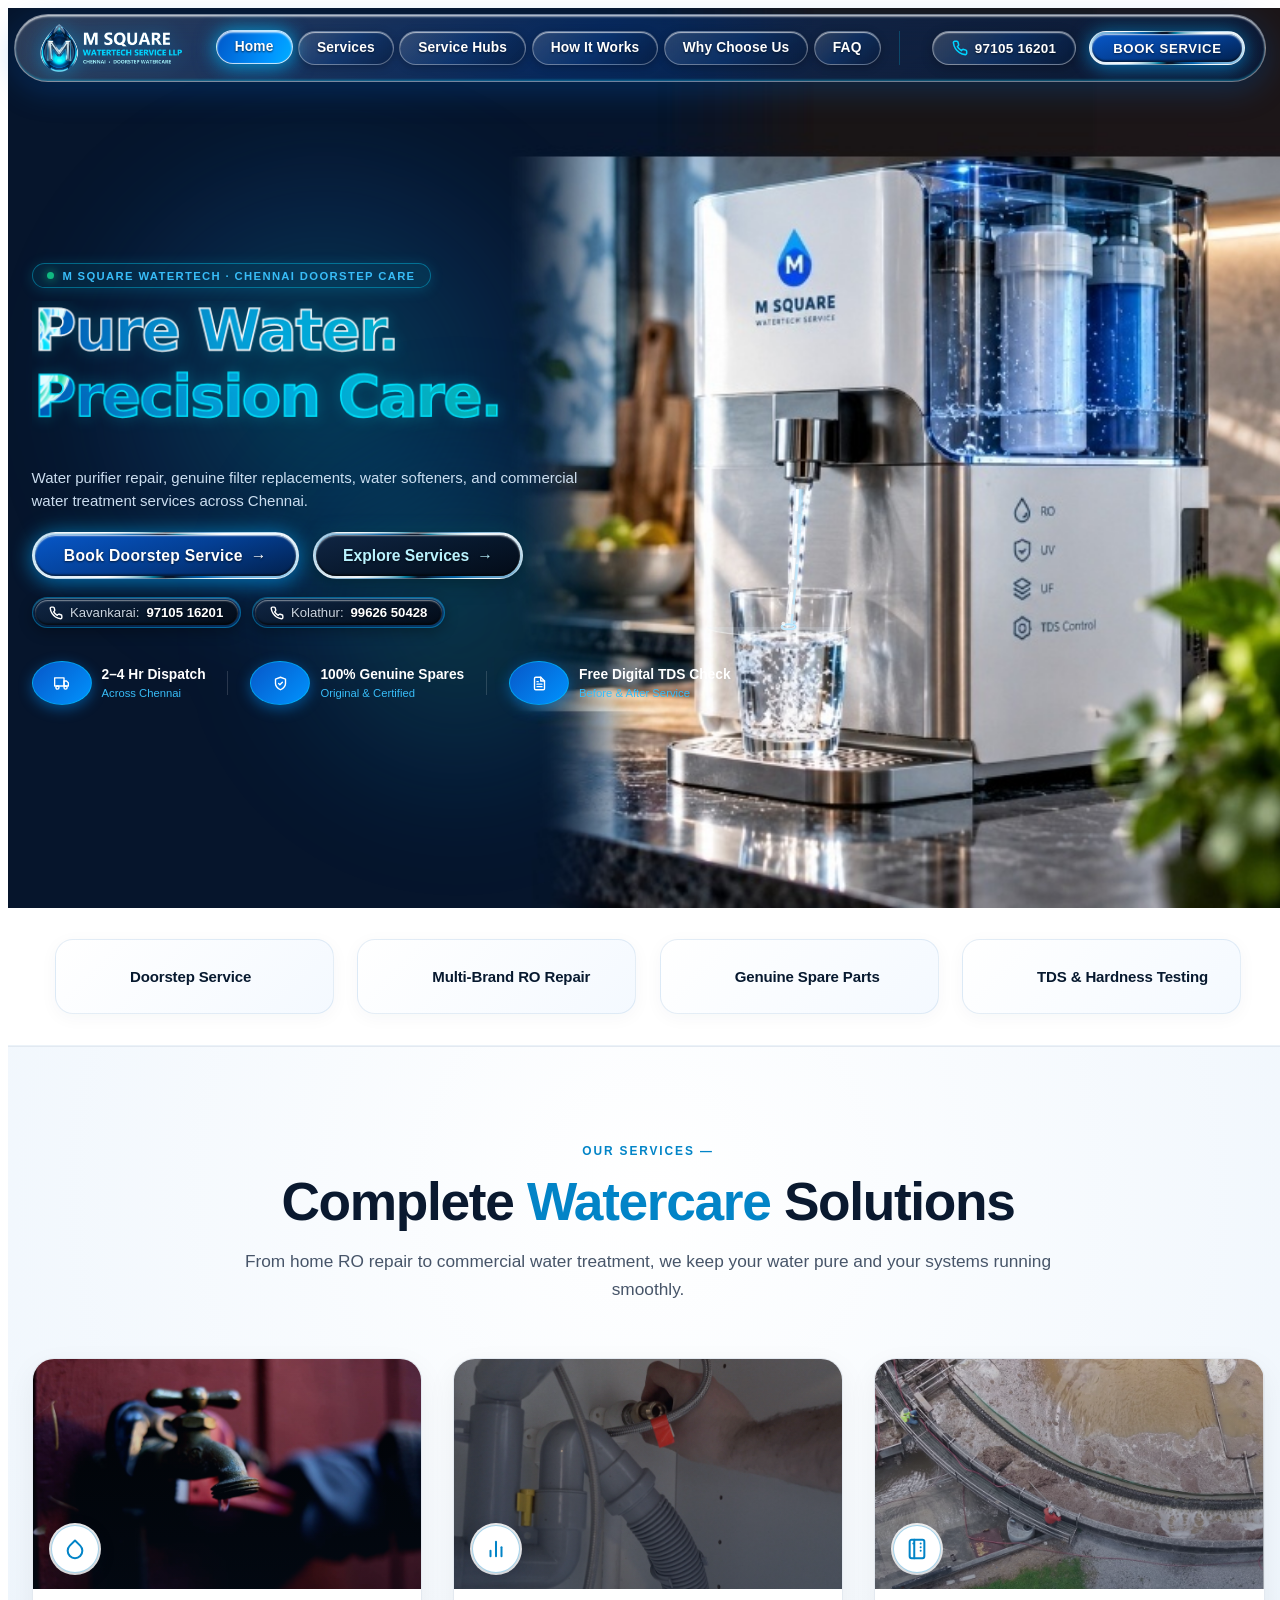
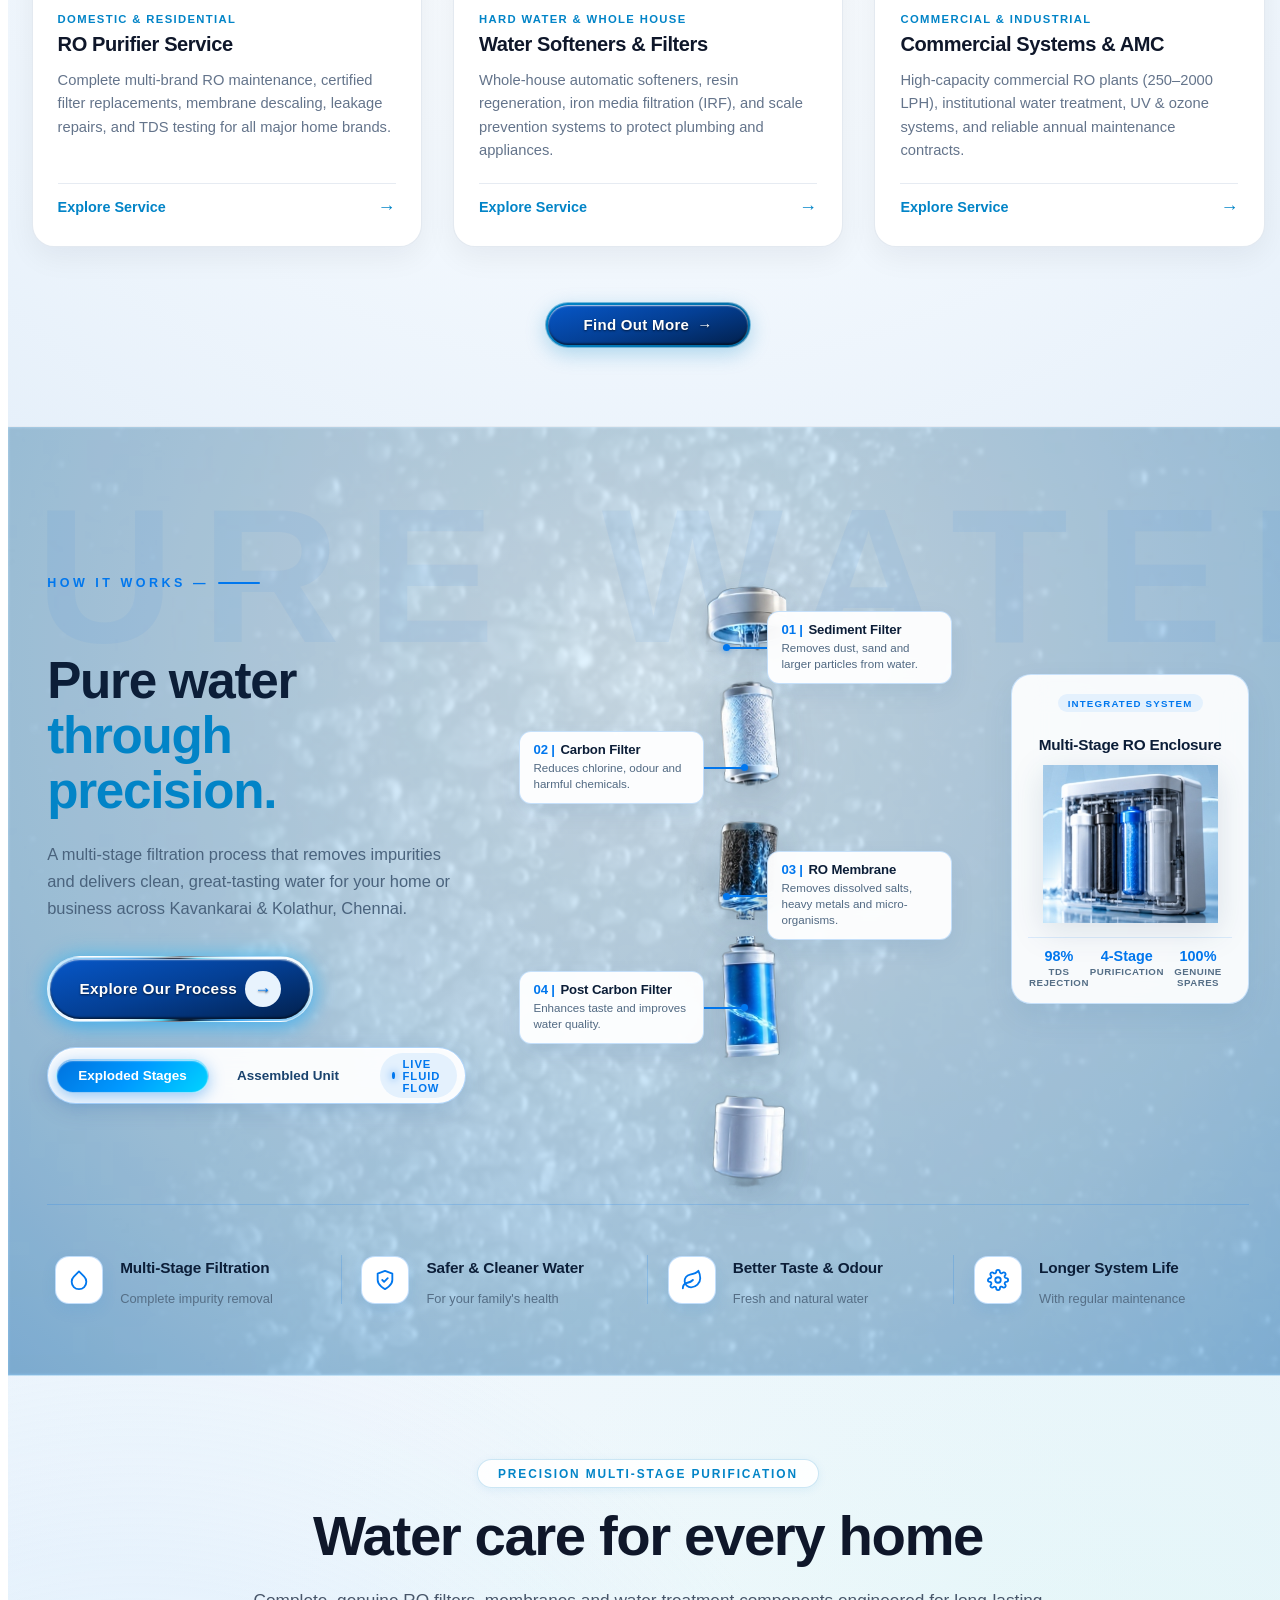
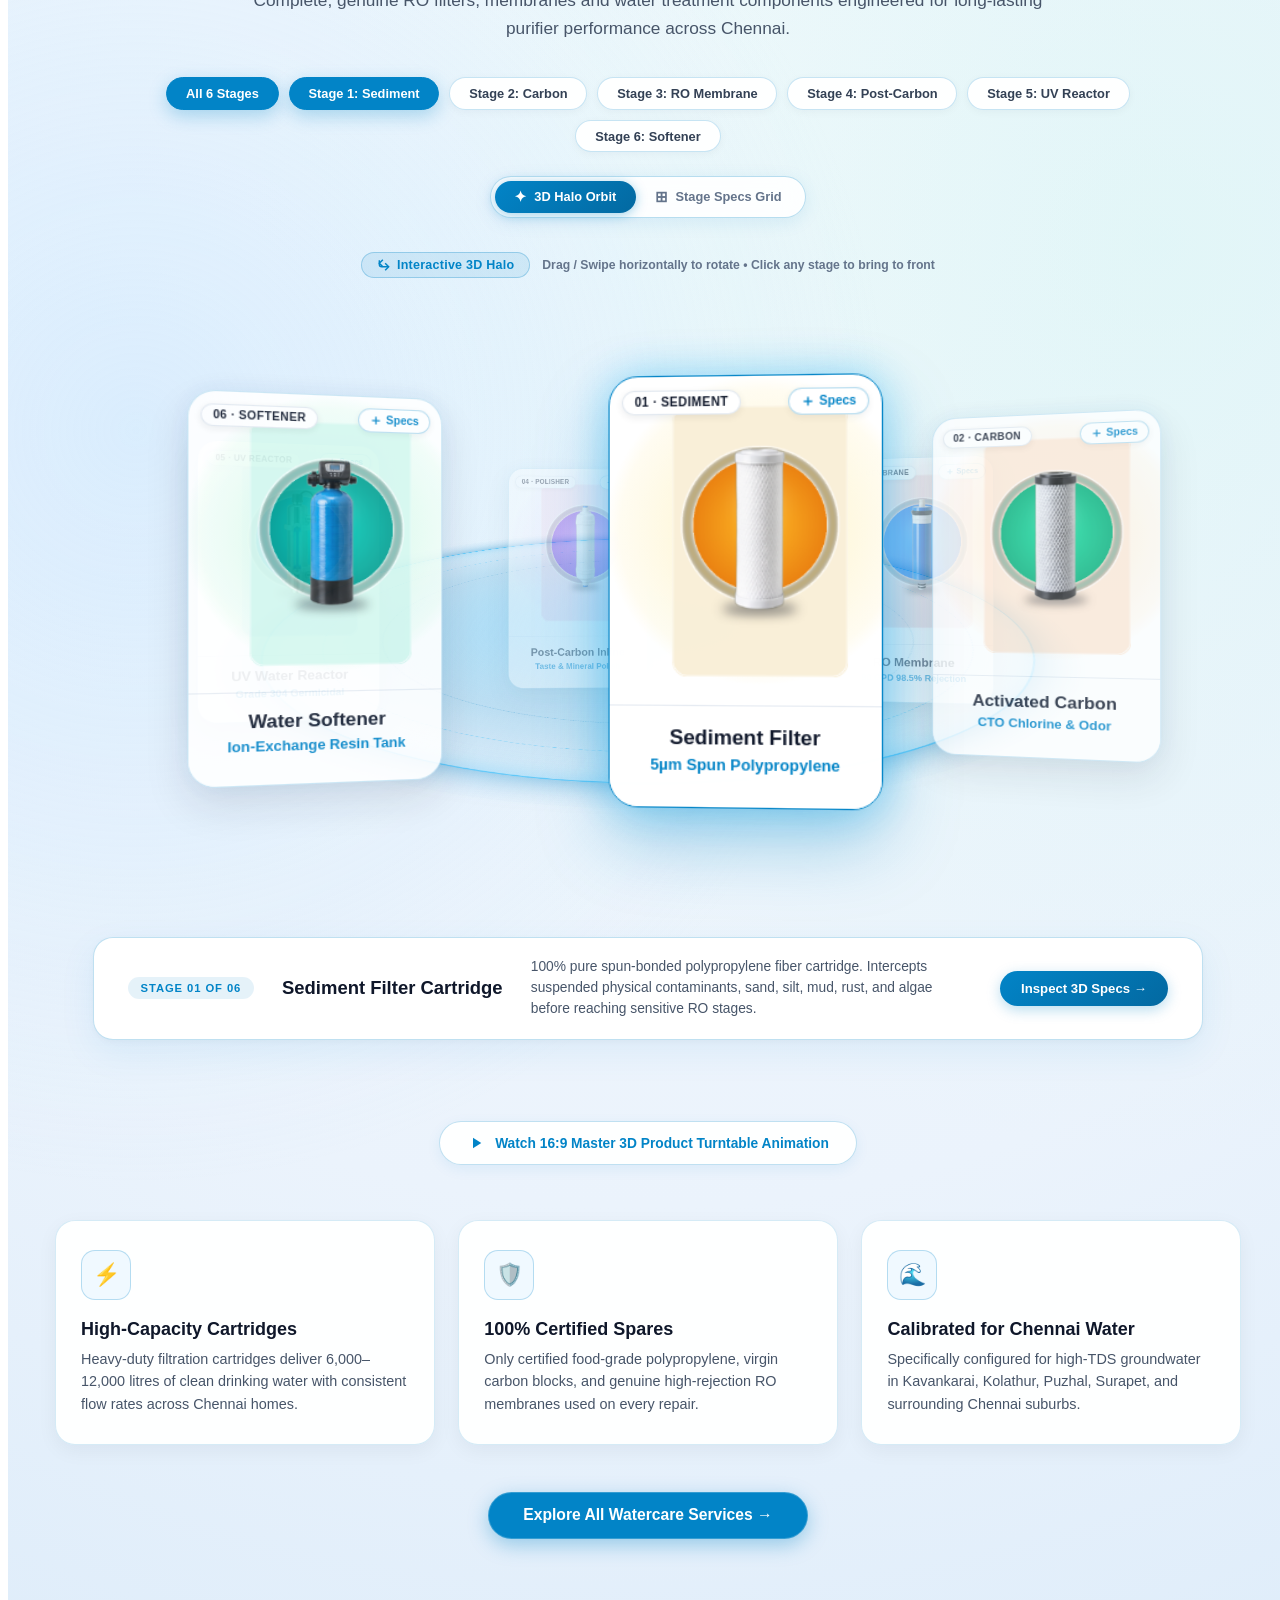
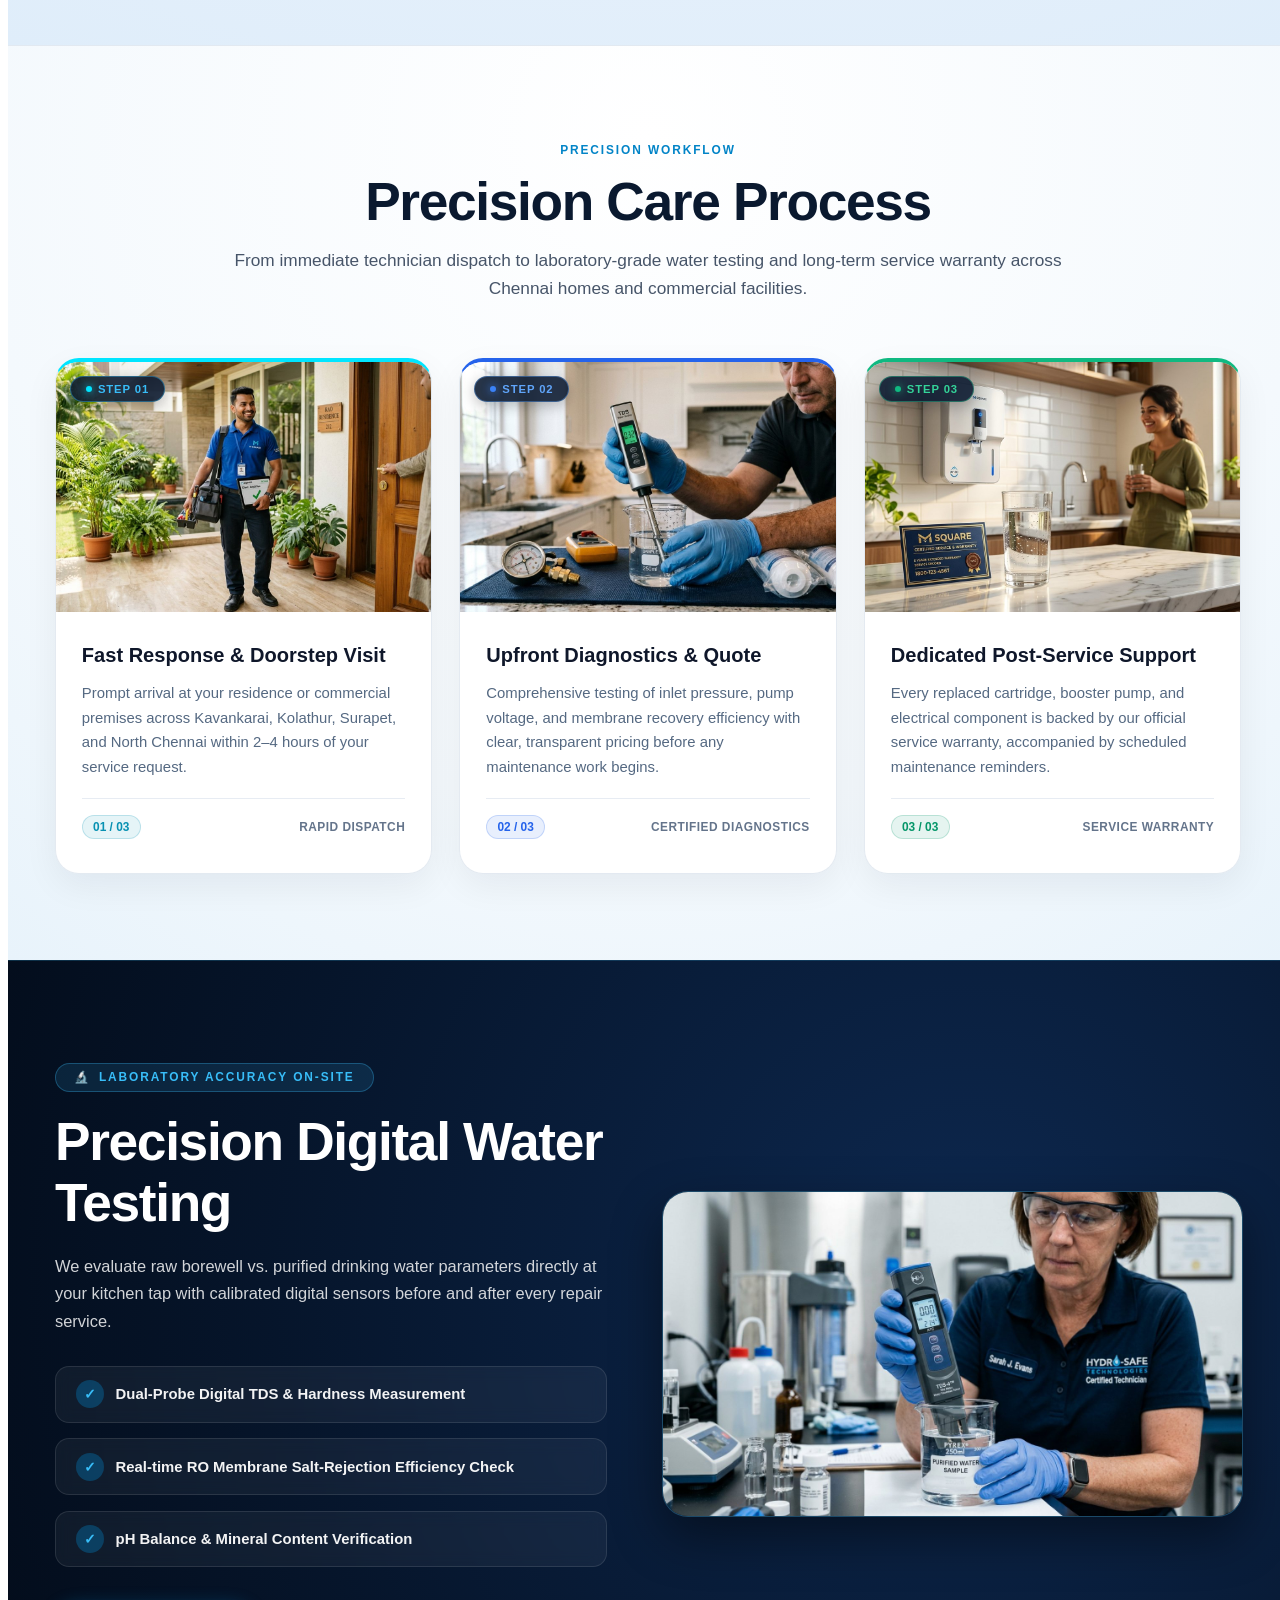
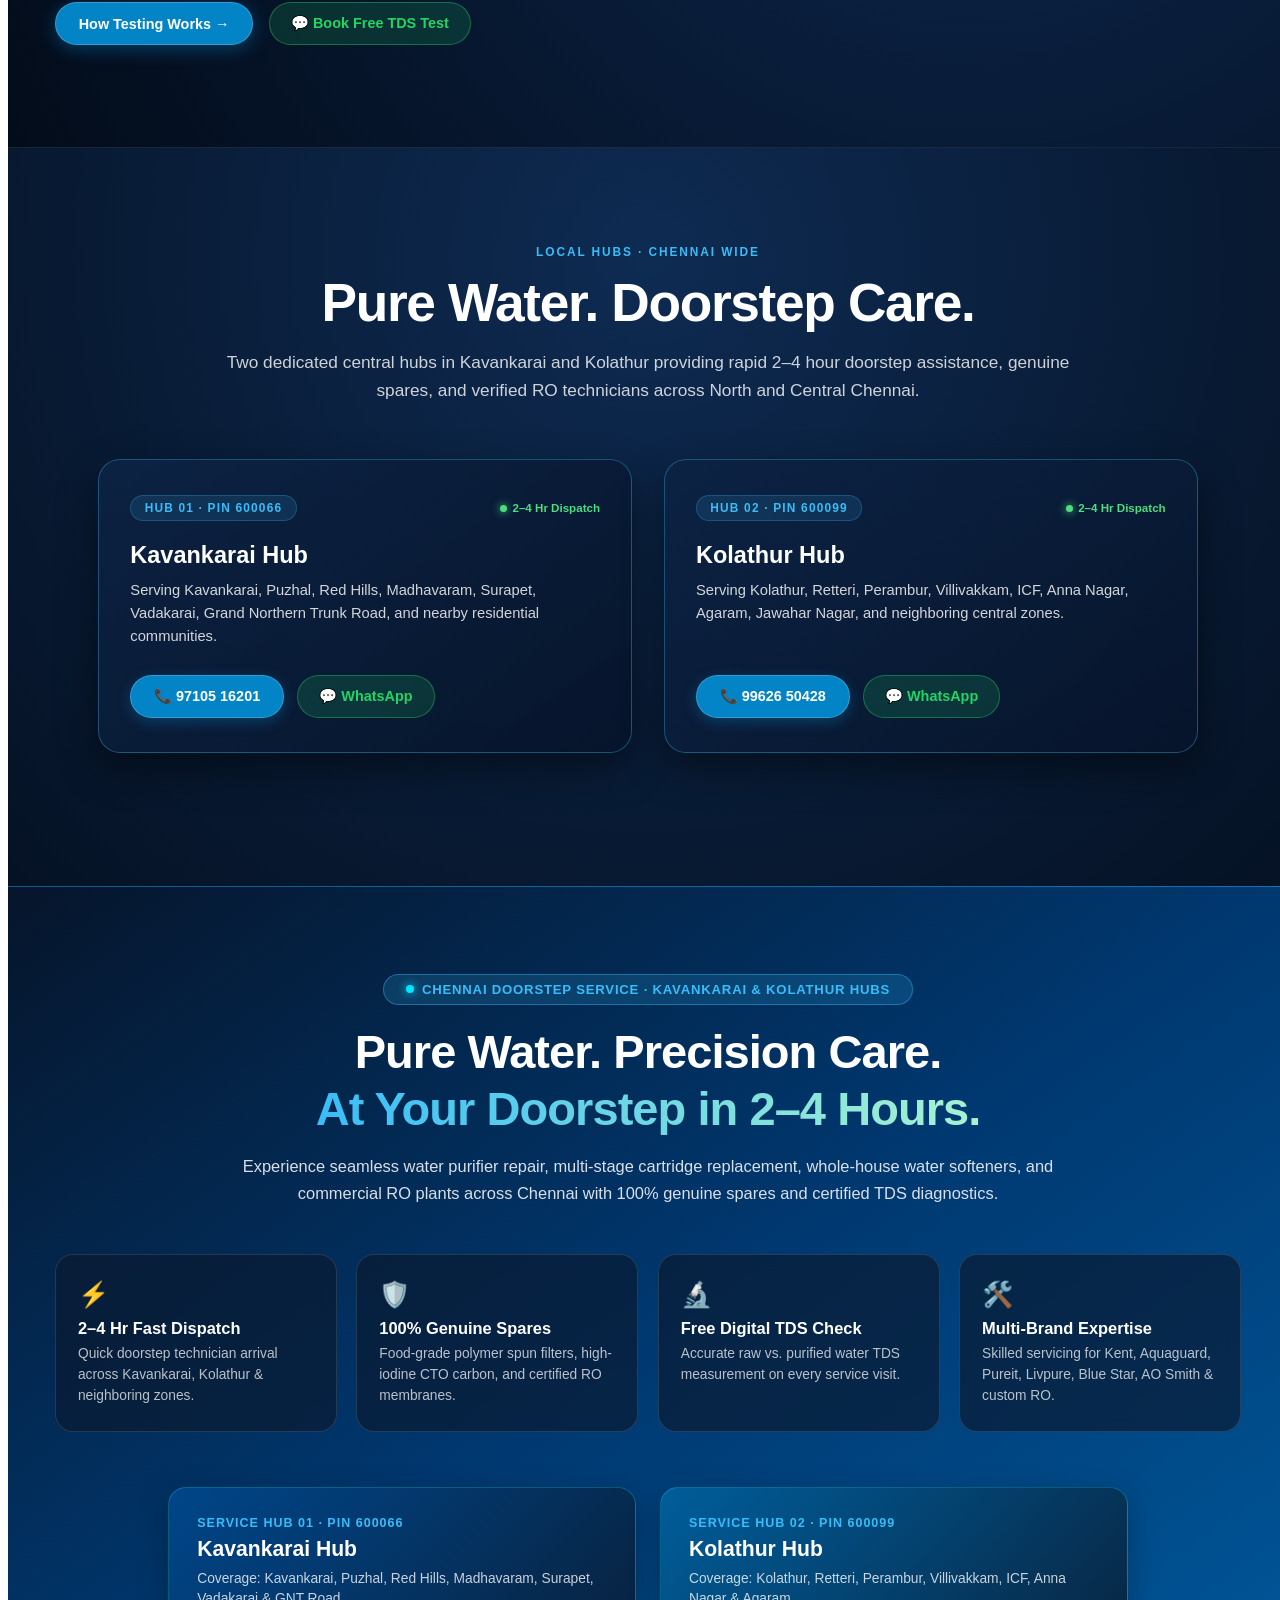
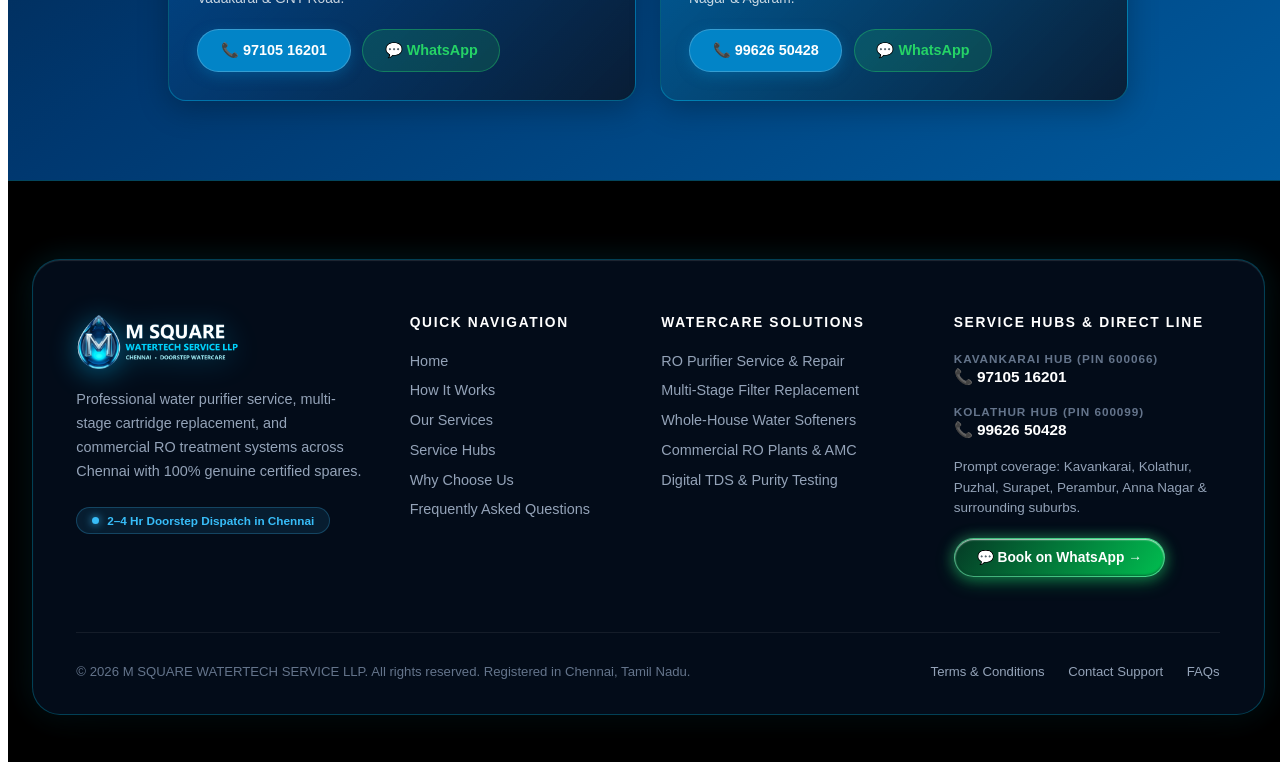
==== commit cc9dee39: "fix(ui): Redesign luminous liquid metal navbar, restore Explore Process assembly buttons, and refine" ====
--- a/index.html
+++ b/index.html
@@ -1247,12 +1247,12 @@
 
     <!-- CENTRE GROUP: 6 Nav Links -->
     <div class="msq-nav-centre">
-      <a href="index.html" class="msq-link is-active">Home</a>
-      <a href="pods.html" class="msq-link">Services</a>
-      <a href="sustainability.html" class="msq-link">Service Hubs</a>
-      <a href="how-it-works.html" class="msq-link">How It Works</a>
-      <a href="about.html" class="msq-link">Why Choose Us</a>
-      <a href="faq.html" class="msq-link">FAQ</a>
+      <a href="index.html" class="msq-link is-active"><span>Home</span></a>
+      <a href="pods.html" class="msq-link"><span>Services</span></a>
+      <a href="sustainability.html" class="msq-link"><span>Service Hubs</span></a>
+      <a href="how-it-works.html" class="msq-link"><span>How It Works</span></a>
+      <a href="about.html" class="msq-link"><span>Why Choose Us</span></a>
+      <a href="faq.html" class="msq-link"><span>FAQ</span></a>
     </div>
 
     <!-- RIGHT GROUP: Phone + Book Service + Mobile Menu Toggle -->
@@ -1287,12 +1287,12 @@
       <button class="msq-drawer-close" id="msqDrawerClose" aria-label="Close Navigation Menu">&times;</button>
     </div>
     <div class="msq-drawer-links">
-      <a href="index.html" class="msq-drawer-link is-active">Home</a>
-      <a href="pods.html" class="msq-drawer-link">Services</a>
-      <a href="sustainability.html" class="msq-drawer-link">Service Hubs</a>
-      <a href="how-it-works.html" class="msq-drawer-link">How It Works</a>
-      <a href="about.html" class="msq-drawer-link">Why Choose Us</a>
-      <a href="faq.html" class="msq-drawer-link">FAQ</a>
+      <a href="index.html" class="msq-drawer-link is-active"><span>Home</span></a>
+      <a href="pods.html" class="msq-drawer-link"><span>Services</span></a>
+      <a href="sustainability.html" class="msq-drawer-link"><span>Service Hubs</span></a>
+      <a href="how-it-works.html" class="msq-drawer-link"><span>How It Works</span></a>
+      <a href="about.html" class="msq-drawer-link"><span>Why Choose Us</span></a>
+      <a href="faq.html" class="msq-drawer-link"><span>FAQ</span></a>
     </div>
     <div class="msq-drawer-actions">
       <a href="tel:9710516201" class="msq-drawer-phone">
--- a/msq-navbar-hero.css
+++ b/msq-navbar-hero.css
@@ -263,17 +263,7 @@
 }
 
 .msq-link::before {
-  content: "" !important;
-  position: absolute !important;
-  inset: 0 !important;
-  border-radius: inherit !important;
-  background: linear-gradient(115deg, #0052a3 0%, #008cd6 22%, #00b4d8 45%, #00e5c9 70%, #06d6a0 88%, #0093fe 100%) !important;
-  background-size: 260% 260% !important;
-  animation: msqLiquidSurfaceFlow 4.5s ease-in-out infinite !important;
-  opacity: 0 !important;
-  transition: opacity 0.28s ease !important;
-  z-index: 1 !important;
-  pointer-events: none !important;
+  display: none !important;
 }
 
 .msq-link::after {
@@ -300,14 +290,11 @@
 .msq-link:not(.is-active):focus-visible {
   color: #ffffff !important;
   border-color: rgba(0, 229, 201, 0.85) !important;
+  background: linear-gradient(115deg, #0057c8 0%, #0093fe 30%, #00d4ff 70%, #06d6a0 100%) !important;
+  background-size: 200% 200% !important;
+  animation: msqLiquidSurfaceFlow 4s ease-in-out infinite !important;
   box-shadow: 0 4px 20px rgba(0, 180, 216, 0.6), 0 0 16px rgba(6, 214, 160, 0.45), inset 0 1px 1.5px #ffffff !important;
   transform: translateY(-2px) scale(1.03) !important;
-}
-
-.msq-link:not(.is-active):hover::before,
-.msq-link:not(.is-active):active::before,
-.msq-link:not(.is-active):focus-visible::before {
-  opacity: 1 !important;
 }
 
 .msq-link:not(.is-active):hover::after,
@@ -577,8 +564,8 @@
   right: 0 !important;
   bottom: 0 !important;
   width: min(360px, 86vw) !important;
-  background: linear-gradient(160deg, #06152b 0%, #0a244a 100%) !important;
-  border-left: 1px solid rgba(0, 212, 255, 0.3) !important;
+  background: linear-gradient(160deg, #0b2c58 0%, #0d3d7a 50%, #082144 100%) !important;
+  border-left: 1px solid rgba(255, 255, 255, 0.35) !important;
   box-shadow: -10px 0 35px rgba(2, 8, 20, 0.7) !important;
   padding: 1.8rem 1.5rem !important;
   display: flex !important;
@@ -642,27 +629,20 @@
   position: relative !important;
   overflow: hidden !important;
   isolation: isolate !important;
-  color: #e2e8f0 !important;
+  color: #ffffff !important;
   text-decoration: none !important;
   font-size: 1.05rem !important;
-  font-weight: 600 !important;
-  padding: 0.75rem 1rem !important;
-  border-radius: 12px !important;
-  border: 1px solid transparent !important;
+  font-weight: 700 !important;
+  padding: 0.75rem 1.15rem !important;
+  border-radius: 999px !important;
+  border: 1px solid rgba(255, 255, 255, 0.25) !important;
+  background: linear-gradient(135deg, rgba(255, 255, 255, 0.12) 0%, rgba(14, 68, 140, 0.35) 100%) !important;
+  box-shadow: 0 2px 8px rgba(0, 0, 0, 0.2), inset 0 1px 1px rgba(255, 255, 255, 0.6) !important;
   transition: all 0.25s ease !important;
 }
 
 .msq-drawer-link::before {
-  content: "" !important;
-  position: absolute !important;
-  inset: 0 !important;
-  border-radius: inherit !important;
-  background: linear-gradient(115deg, #0052a3 0%, #008cd6 25%, #00b4d8 50%, #00e5c9 75%, #06d6a0 100%) !important;
-  background-size: 240% 240% !important;
-  animation: msqLiquidSurfaceFlow 6s ease-in-out infinite !important;
-  opacity: 0 !important;
-  transition: opacity 0.25s ease !important;
-  z-index: -2 !important;
+  display: none !important;
 }
 
 .msq-drawer-link::after {
@@ -673,26 +653,26 @@
   background: linear-gradient(105deg, transparent 20%, rgba(0, 229, 201, 0.3) 38%, rgba(255, 255, 255, 0.9) 50%, rgba(185, 243, 255, 0.45) 62%, transparent 80%) !important;
   transform: translateX(-150%) skewX(-20deg) !important;
   opacity: 0 !important;
-  z-index: -1 !important;
-}
-
-.msq-drawer-link > * {
-  position: relative !important;
-  z-index: 3 !important;
+  z-index: 2 !important;
+}
+
+.msq-drawer-link > *,
+.msq-drawer-link span {
+  position: relative !important;
+  z-index: 5 !important;
+  display: inline-block !important;
+  color: #ffffff !important;
+  text-shadow: 0 1px 2px rgba(0, 0, 0, 0.5) !important;
 }
 
 .msq-drawer-link:hover,
 .msq-drawer-link:active,
 .msq-drawer-link.is-active {
   color: #ffffff !important;
-  border-color: rgba(0, 229, 201, 0.6) !important;
-  box-shadow: 0 4px 16px rgba(0, 180, 216, 0.4), inset 0 1px 1px rgba(255, 255, 255, 0.5) !important;
-}
-
-.msq-drawer-link:hover::before,
-.msq-drawer-link:active::before,
-.msq-drawer-link.is-active::before {
-  opacity: 1 !important;
+  border-color: rgba(0, 229, 201, 0.85) !important;
+  background: linear-gradient(115deg, #0057c8 0%, #0093fe 35%, #00d4ff 70%, #06d6a0 100%) !important;
+  box-shadow: 0 4px 18px rgba(0, 180, 216, 0.55), inset 0 1px 1.5px rgba(255, 255, 255, 0.8) !important;
+  transform: translateX(4px) !important;
 }
 
 .msq-drawer-link:hover::after,
@@ -1010,8 +990,7 @@
 .msq-matrix-cta,
 .msq-btn-find-more,
 .showcase-cta,
-.pure-liquid-btn,
-.assembly-btn.active {
+.pure-liquid-btn {
   position: relative !important;
   overflow: hidden !important;
   isolation: isolate !important;
@@ -1087,8 +1066,7 @@
 .msq-matrix-cta::before,
 .msq-btn-find-more::before,
 .showcase-cta::before,
-.pure-liquid-btn::before,
-.assembly-btn.active::before {
+.pure-liquid-btn::before {
   content: "" !important;
   position: absolute !important;
   inset: 2px !important;
@@ -1130,8 +1108,7 @@
 .msq-matrix-cta::after,
 .msq-btn-find-more::after,
 .showcase-cta::after,
-.pure-liquid-btn::after,
-.assembly-btn.active::after {
+.pure-liquid-btn::after {
   content: "" !important;
   position: absolute !important;
   inset: 0 !important;
@@ -1177,7 +1154,6 @@
 .msq-btn-find-more > *,
 .showcase-cta > *,
 .pure-liquid-btn > *,
-.assembly-btn.active > *,
 .msq-nav-cta > * {
   position: relative !important;
   z-index: 3 !important;
@@ -1215,8 +1191,7 @@
 .msq-matrix-cta:hover,
 .msq-btn-find-more:hover,
 .showcase-cta:hover,
-.pure-liquid-btn:hover,
-.assembly-btn.active:hover {
+.pure-liquid-btn:hover {
   transform: translateY(-2px) scale(1.025) !important;
   animation-duration: 1.5s !important;
   border-color: #00bfff !important;
@@ -1274,9 +1249,6 @@
 .msq-btn-hero-hub,
 .msq-contact-hub-call,
 .msq-drawer-phone,
-.msq-cat-btn,
-.assembly-btn,
-.assembly-btn:not(.active),
 .pure-liquid-btn.obsidian,
 .card-action-btn {
   position: relative !important;
@@ -1339,9 +1311,6 @@
 .msq-btn-hero-hub::before,
 .msq-contact-hub-call::before,
 .msq-drawer-phone::before,
-.msq-cat-btn::before,
-.assembly-btn::before,
-.assembly-btn:not(.active)::before,
 .pure-liquid-btn.obsidian::before,
 .card-action-btn::before {
   content: "" !important;
@@ -1373,9 +1342,6 @@
 .msq-btn-hero-hub::after,
 .msq-contact-hub-call::after,
 .msq-drawer-phone::after,
-.msq-cat-btn::after,
-.assembly-btn::after,
-.assembly-btn:not(.active)::after,
 .pure-liquid-btn.obsidian::after,
 .card-action-btn::after {
   content: "" !important;
@@ -1411,9 +1377,6 @@
 .msq-contact-hub-call > *,
 .msq-drawer-phone > *,
 .msq-btn-hero-hub > *,
-.msq-cat-btn > *,
-.assembly-btn > *,
-.assembly-btn:not(.active) > *,
 .pure-liquid-btn.obsidian > *,
 .card-action-btn > * {
   position: relative !important;
@@ -1437,9 +1400,6 @@
 .msq-btn-hero-hub:hover,
 .msq-contact-hub-call:hover,
 .msq-drawer-phone:hover,
-.msq-cat-btn:hover,
-.assembly-btn:hover,
-.assembly-btn:not(.active):hover,
 .pure-liquid-btn.obsidian:hover,
 .card-action-btn:hover {
   transform: translateY(-2px) scale(1.02) !important;
@@ -1456,7 +1416,6 @@
 .msq-hiw-btn-secondary:active,
 .msq-about-btn-secondary:active,
 .msq-btn-hero-hub:active,
-.msq-cat-btn:active,
 .card-action-btn:active {
   transform: translateY(1px) scale(0.98) !important;
   box-shadow: 0 2px 8px rgba(0, 0, 0, 0.5), inset 0 2px 4px rgba(0, 0, 0, 0.5) !important;
@@ -1547,9 +1506,75 @@
               0 0 28px rgba(0, 212, 255, 0.45) !important;
 }
 
-.msq-nav-cta:active,
-.msq-drawer-cta:active {
-  transform: translateY(1px) scale(0.98) !important;
+/* ═══════════════════════════════════════════════════════════════
+   EXPLORE OUR PROCESS ASSEMBLY BUTTONS (RESTORED CLEAN & CRISP)
+   ═══════════════════════════════════════════════════════════════ */
+.assembly-controls {
+  display: inline-flex !important;
+  align-items: center !important;
+  gap: 6px !important;
+  background: rgba(255, 255, 255, 0.94) !important;
+  backdrop-filter: blur(14px) !important;
+  -webkit-backdrop-filter: blur(14px) !important;
+  border: 1px solid rgba(0, 119, 238, 0.3) !important;
+  border-radius: 999px !important;
+  padding: 5px 8px !important;
+  margin-top: 1.6rem !important;
+  box-shadow: 0 6px 22px rgba(12, 74, 138, 0.14), inset 0 1px 1px #ffffff !important;
+  z-index: 5 !important;
+  position: relative !important;
+}
+
+.assembly-btn {
+  border: 1px solid transparent !important;
+  background: transparent !important;
+  padding: 0.55rem 1.35rem !important;
+  border-radius: 999px !important;
+  font-size: 0.86rem !important;
+  font-weight: 700 !important;
+  color: #1a436e !important;
+  cursor: pointer !important;
+  transition: all 0.25s cubic-bezier(0.2, 0.8, 0.2, 1) !important;
+  display: inline-flex !important;
+  align-items: center !important;
+  justify-content: center !important;
+  outline: none !important;
+  white-space: nowrap !important;
+  text-decoration: none !important;
+  box-shadow: none !important;
+  animation: none !important;
+  position: relative !important;
+  z-index: 2 !important;
+}
+
+.assembly-btn::before,
+.assembly-btn::after {
+  display: none !important;
+  content: none !important;
+}
+
+.assembly-btn:hover {
+  color: #0077ee !important;
+  background: rgba(0, 119, 238, 0.08) !important;
+  transform: translateY(-1px) !important;
+}
+
+.assembly-btn.active {
+  background: linear-gradient(135deg, #0072de 0%, #0099ff 50%, #00d4ff 100%) !important;
+  color: #ffffff !important;
+  font-weight: 800 !important;
+  border: 1px solid rgba(255, 255, 255, 0.6) !important;
+  box-shadow: 0 4px 16px rgba(0, 119, 238, 0.4), inset 0 1px 1.5px rgba(255, 255, 255, 0.8) !important;
+  transform: translateY(0) !important;
+  animation: none !important;
+}
+
+.assembly-btn > *,
+.assembly-btn span {
+  position: relative !important;
+  z-index: 3 !important;
+  display: inline-block !important;
+  color: inherit !important;
 }
 
 /* Global Click Ripple Wave */
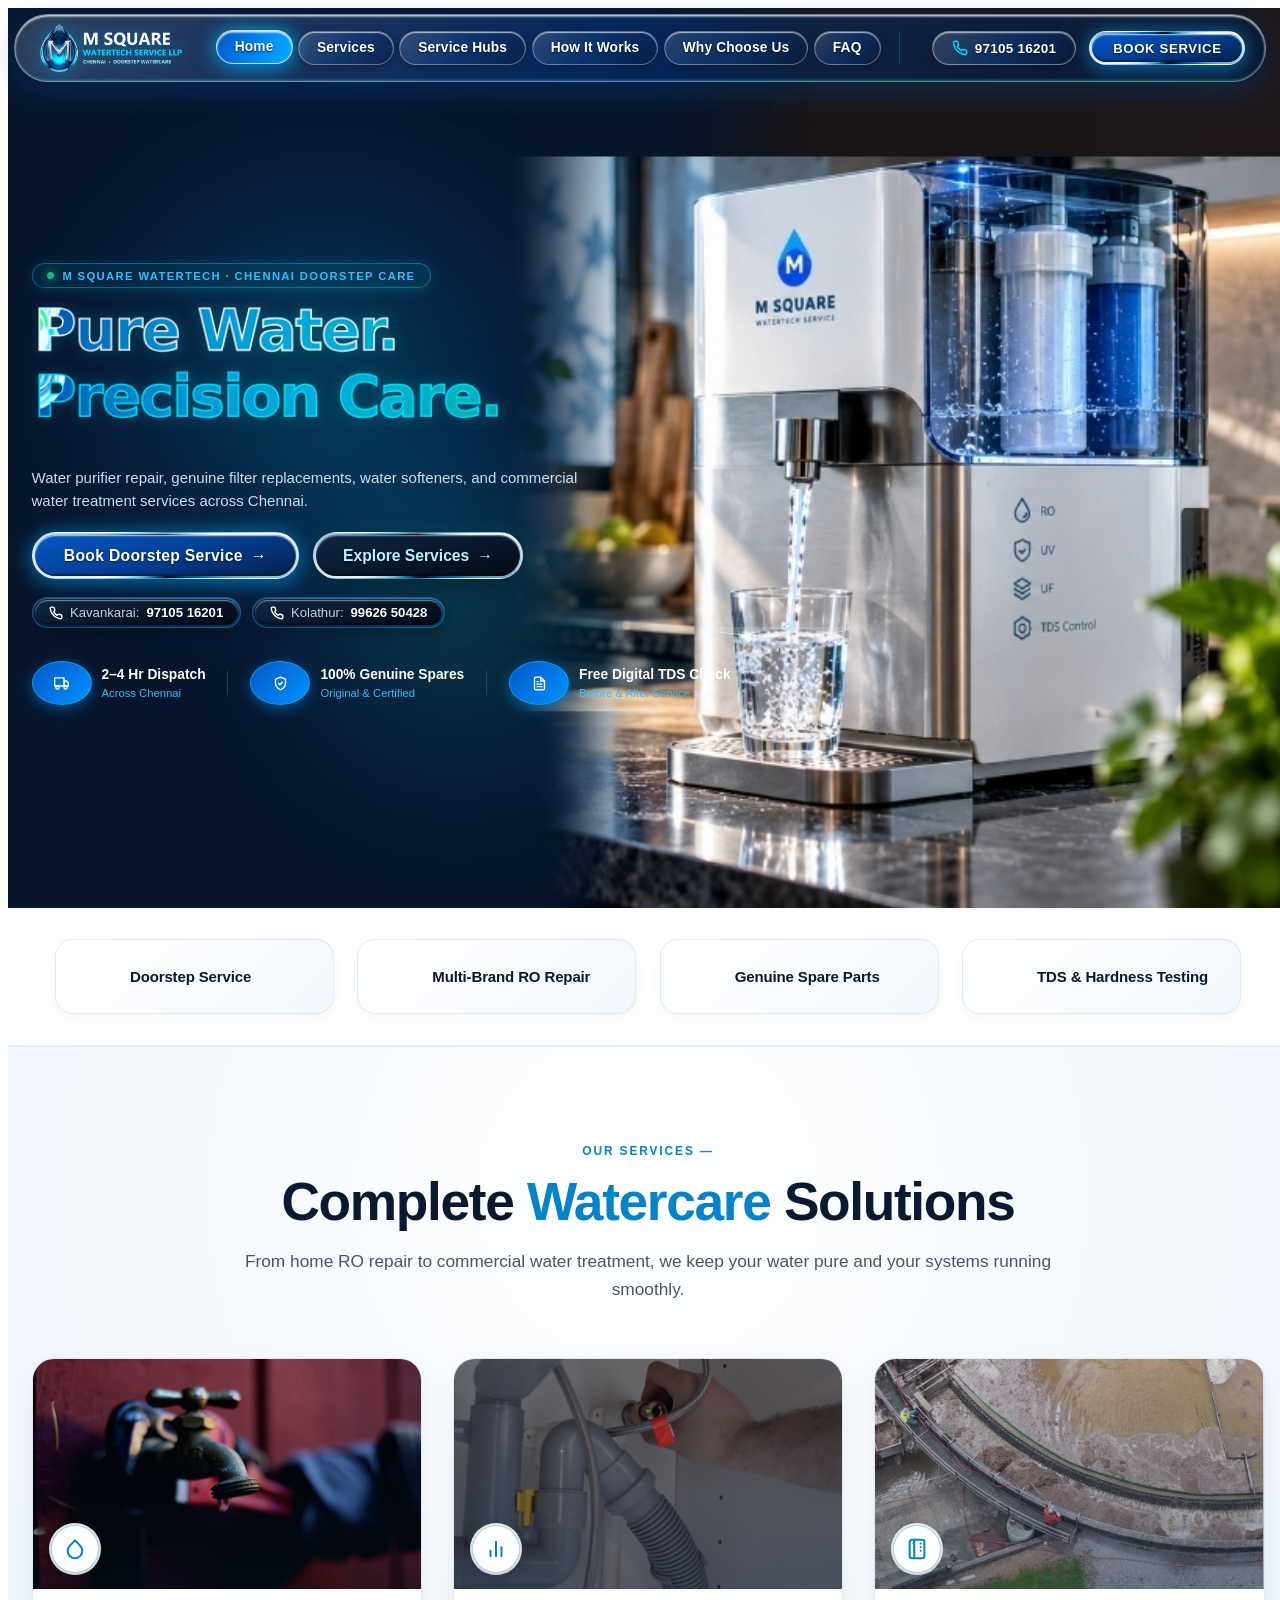
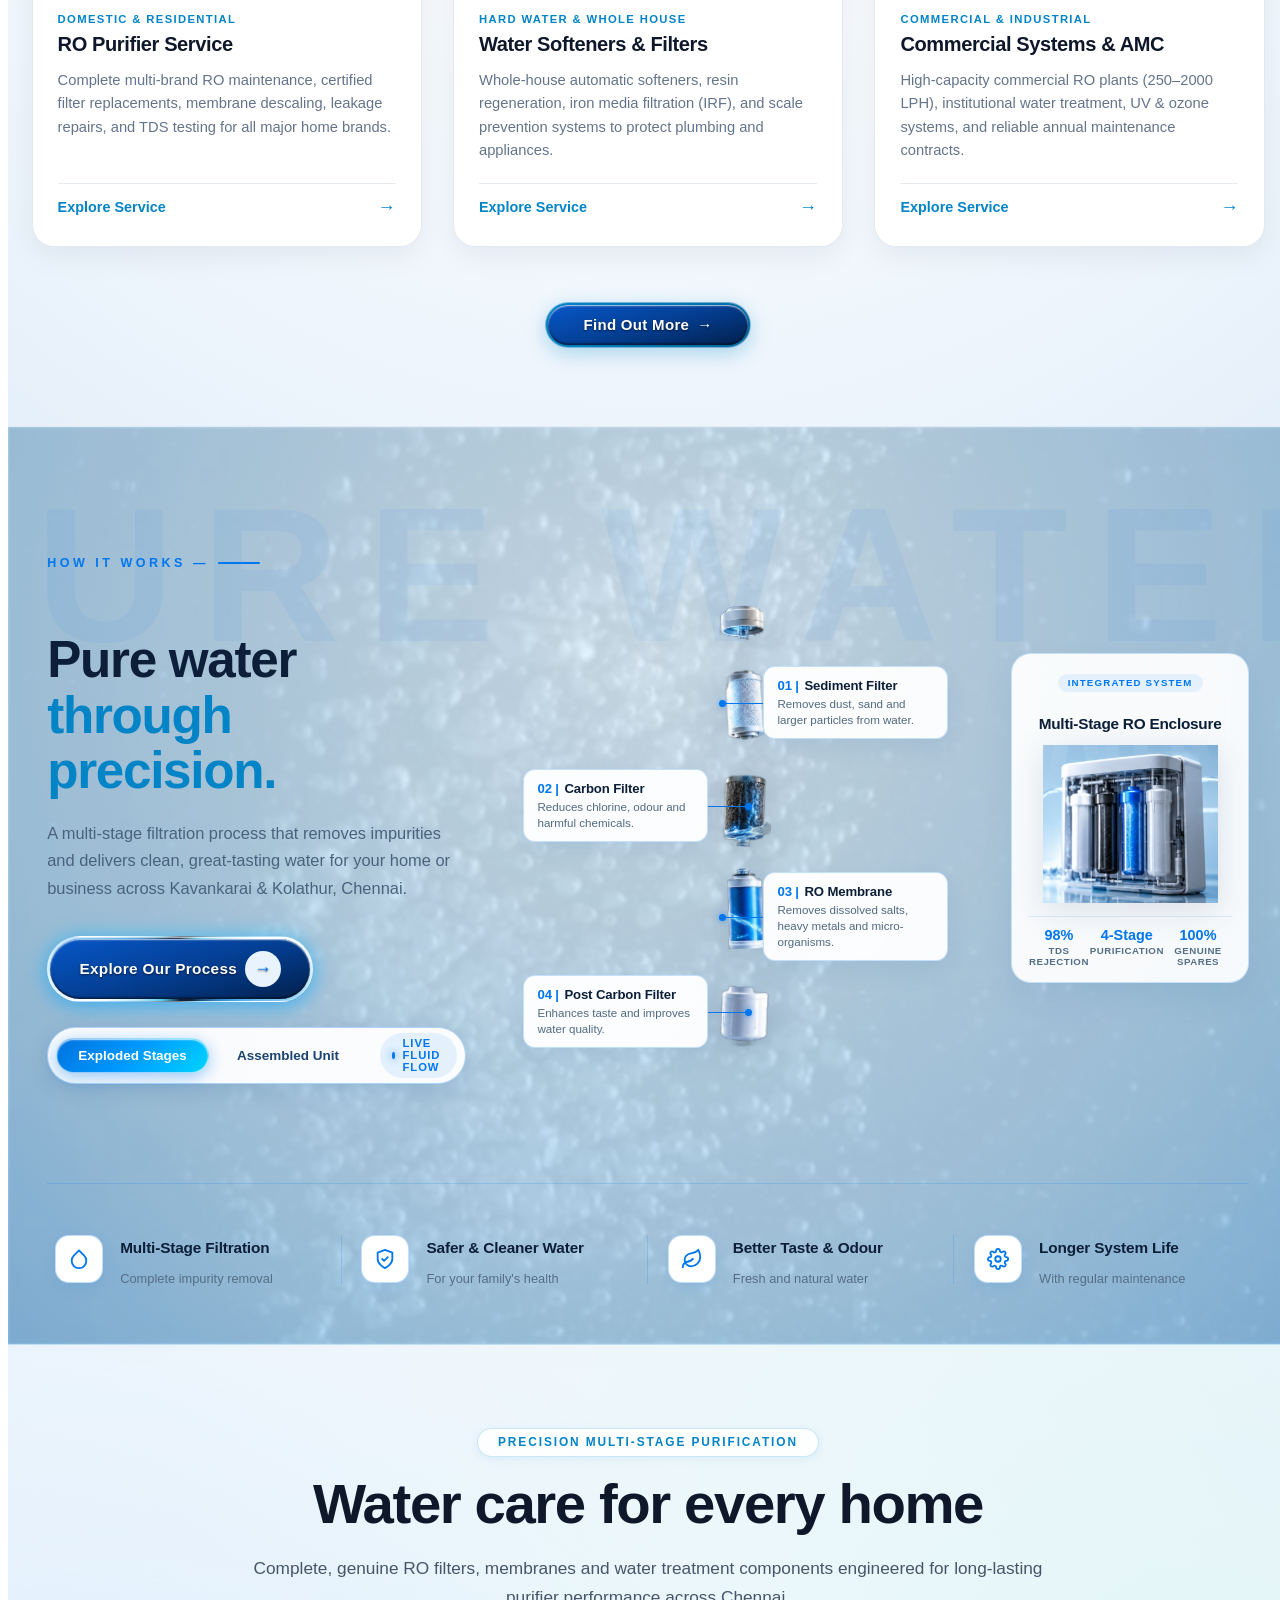
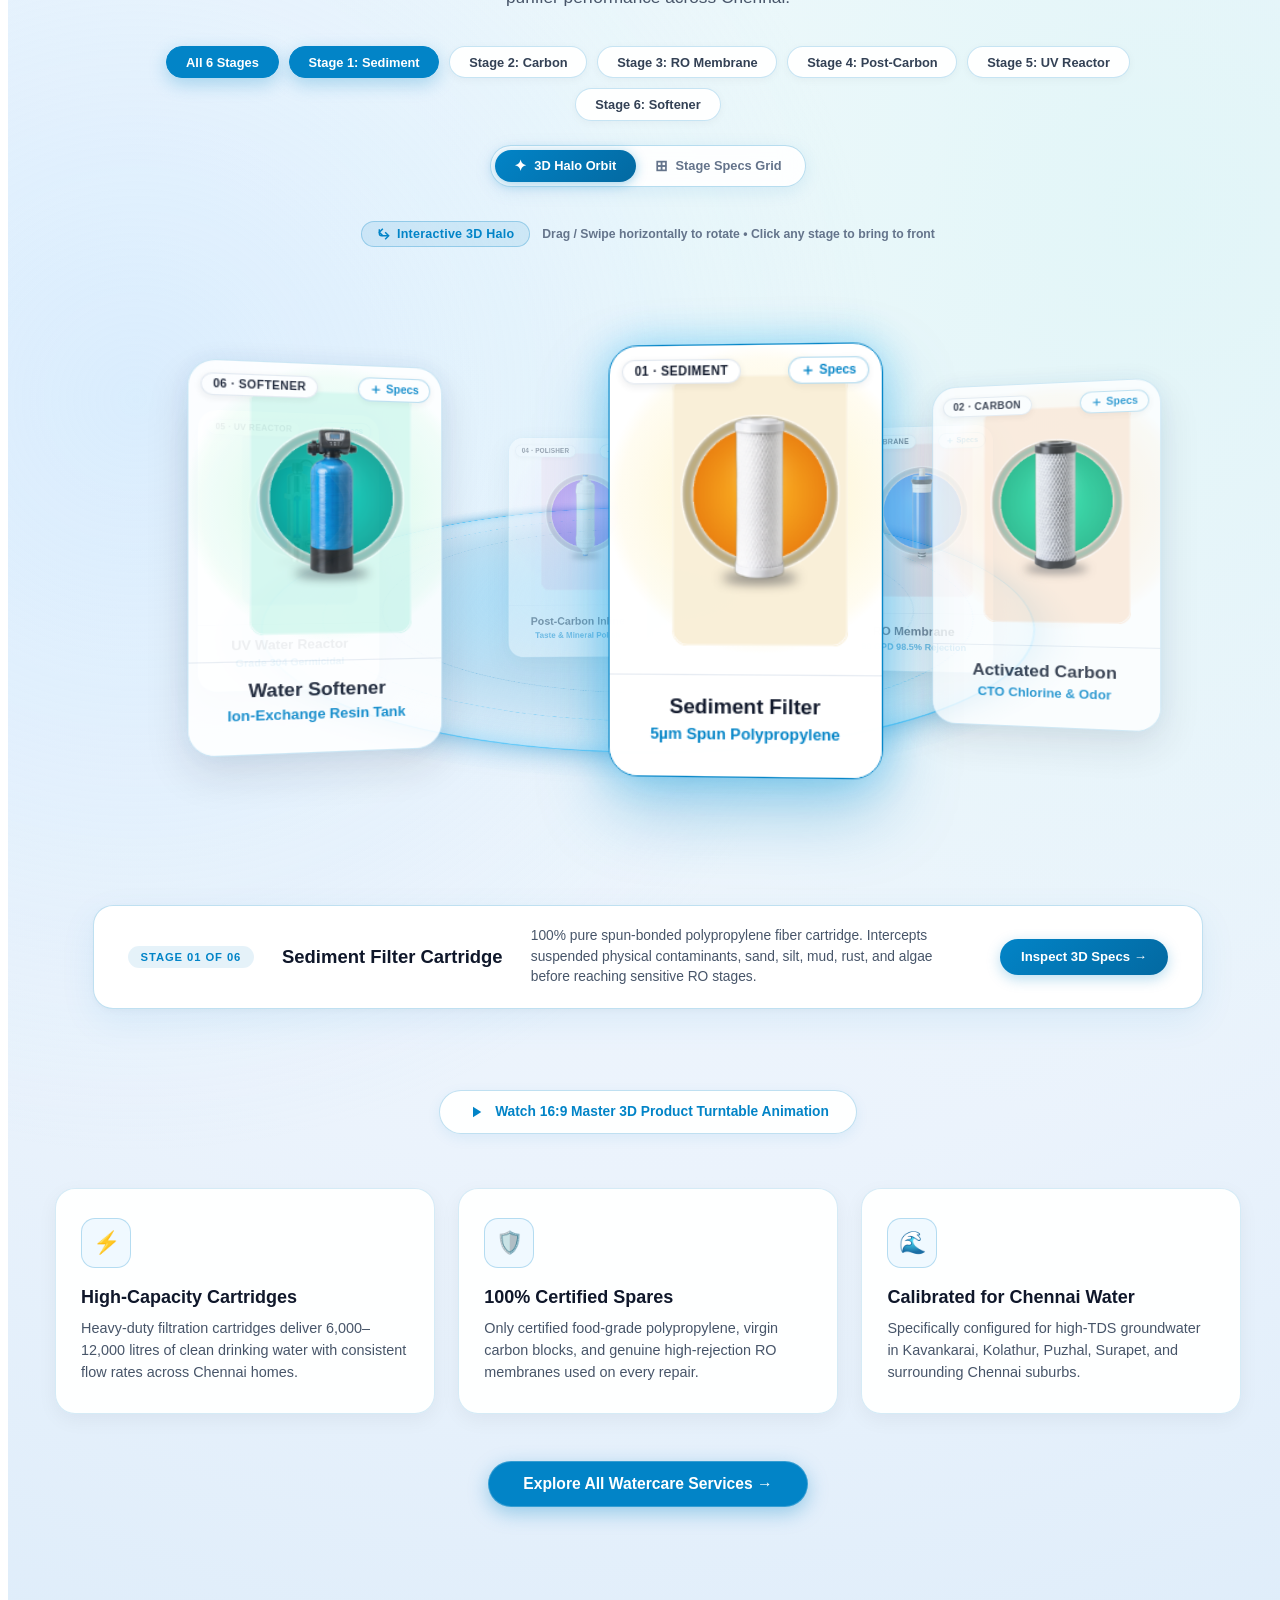
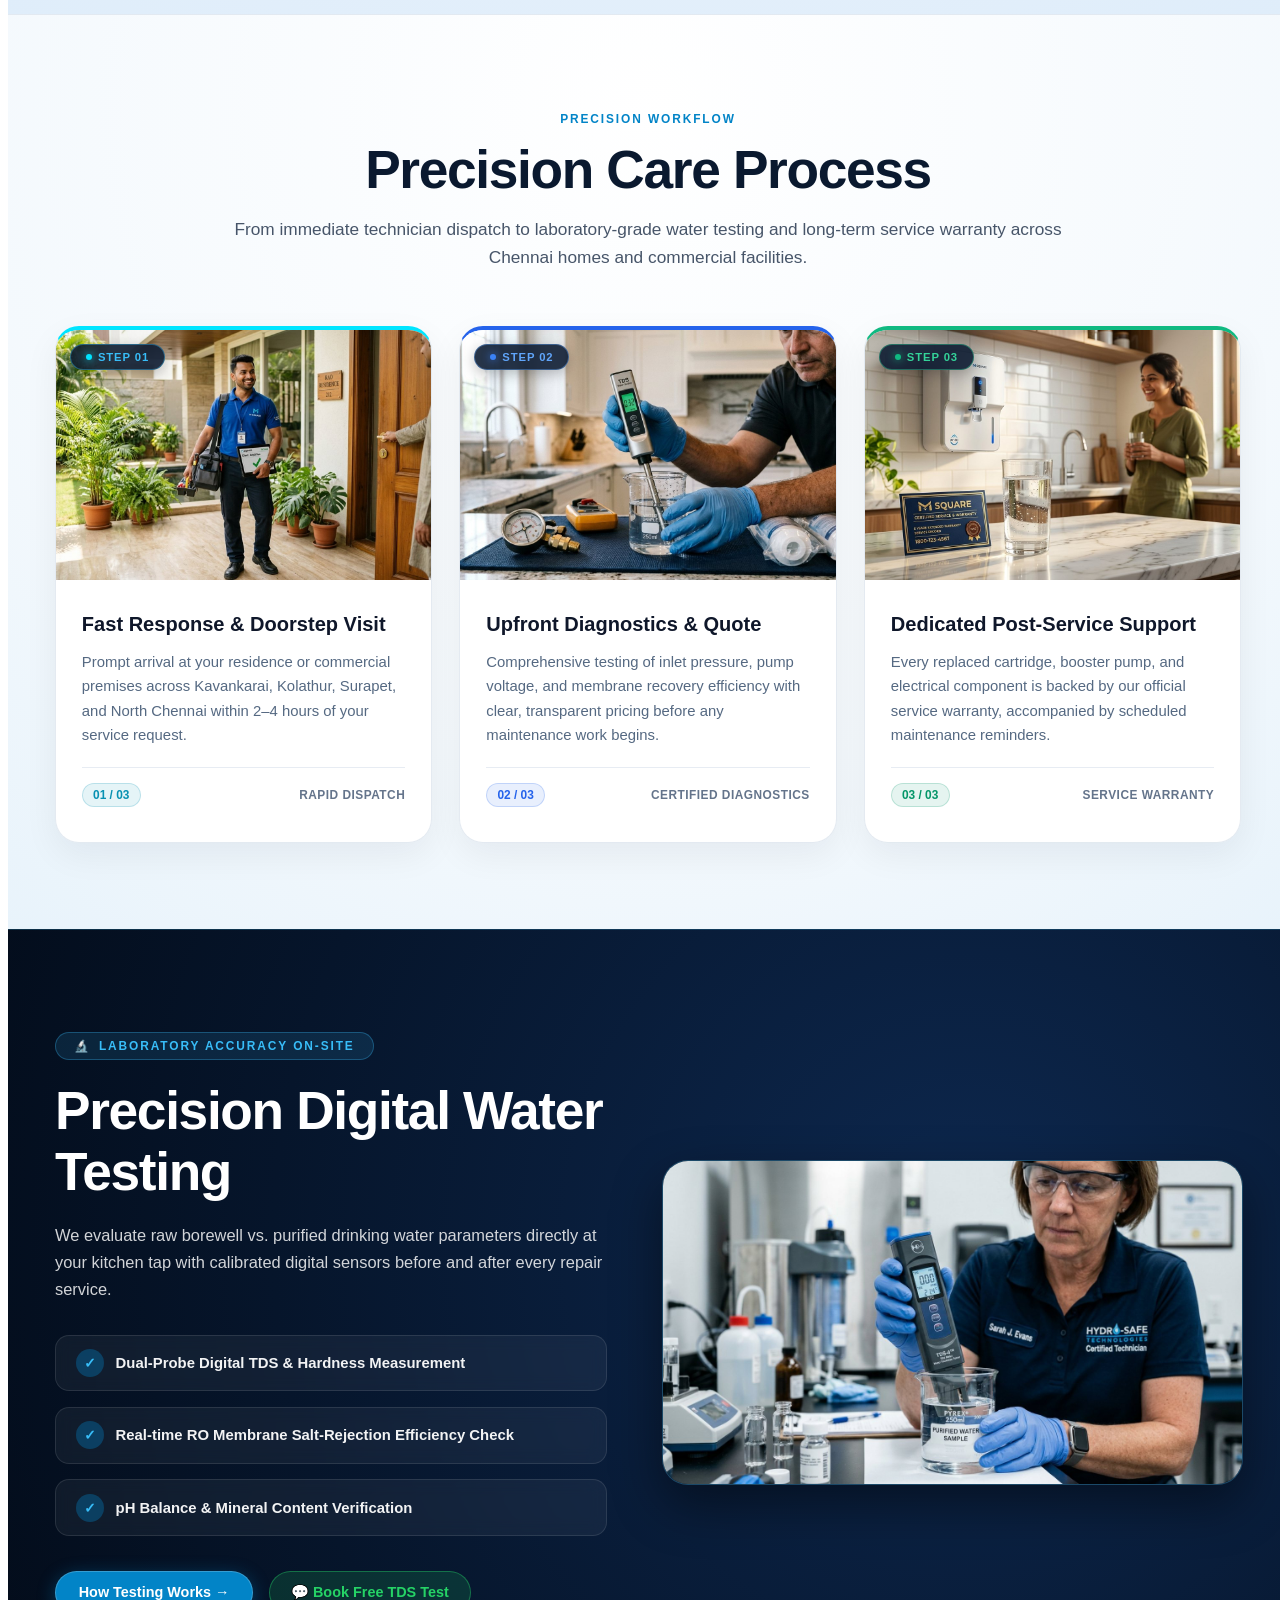
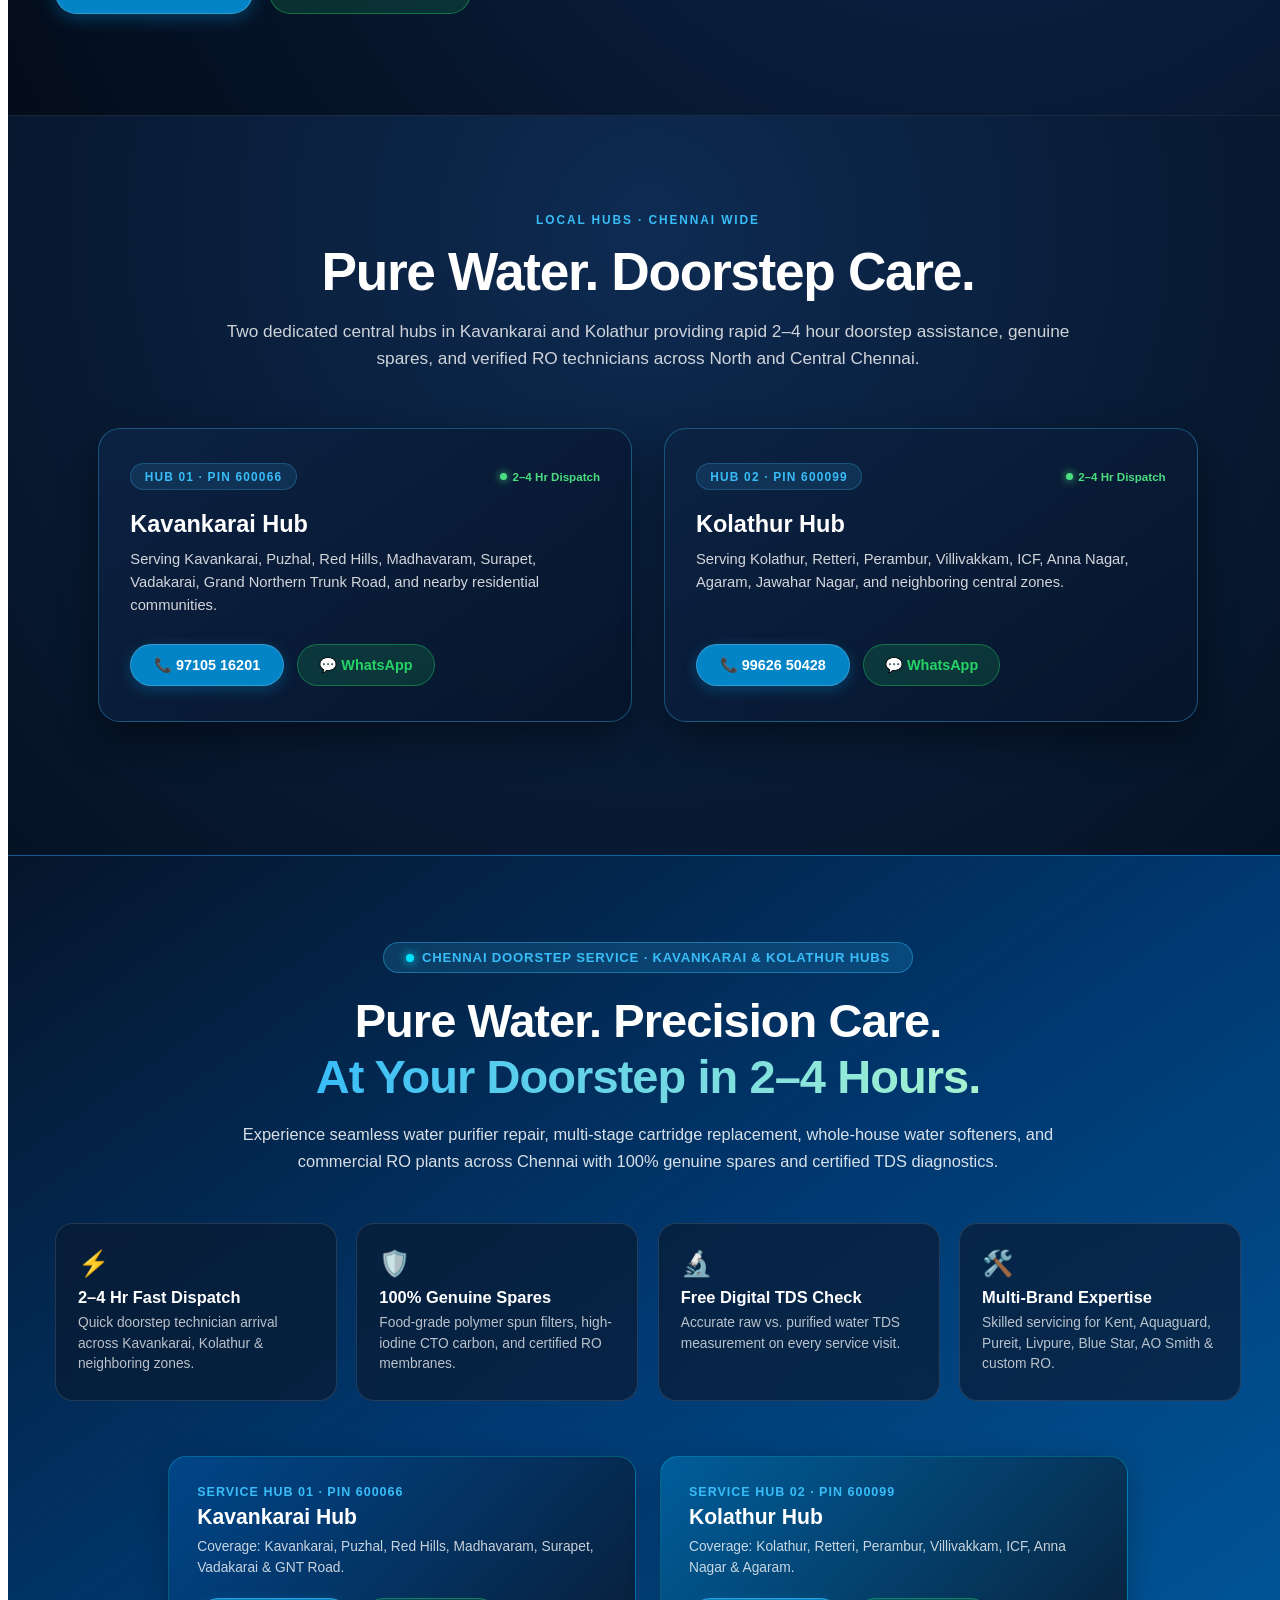
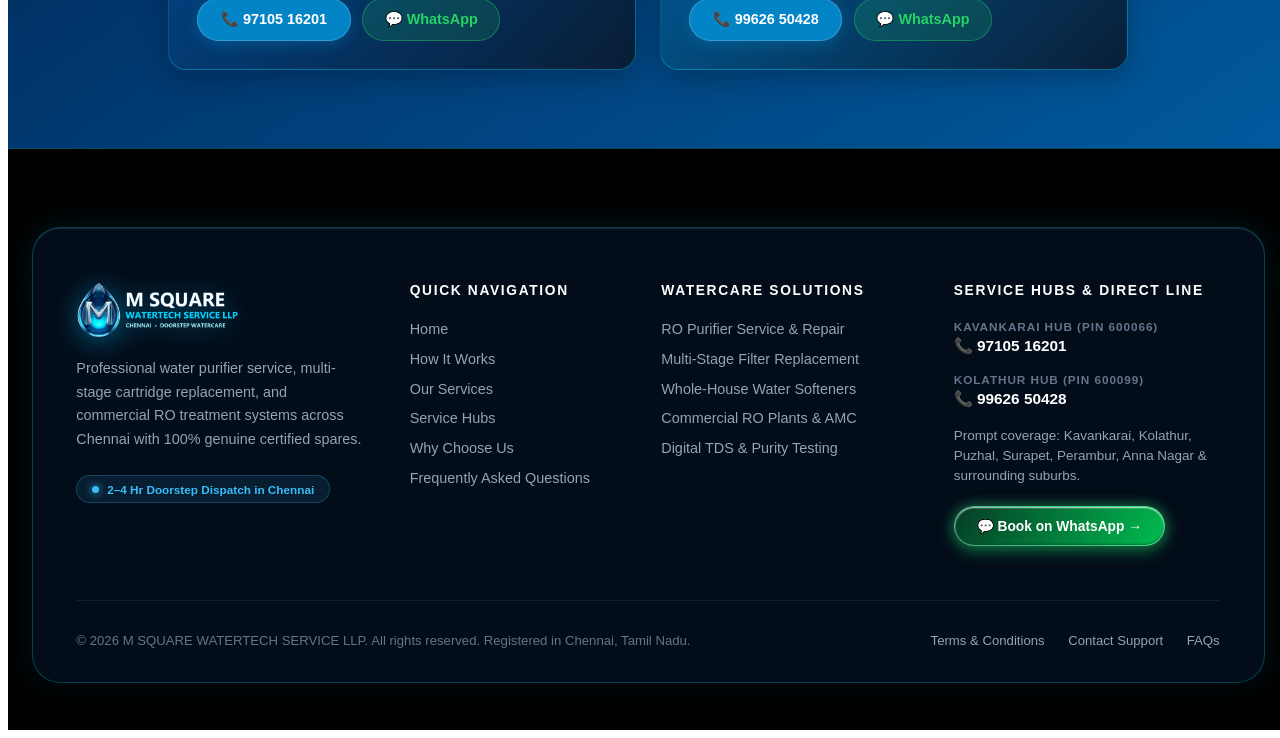
==== commit 8ca4546a: "fix(showcase): Lock filter assembly and fluid circulation against scroll drift and align all stage c" ====
--- a/index.html
+++ b/index.html
@@ -17,11 +17,11 @@
     .showcase-section {
       position: relative;
       background: radial-gradient(circle at 50% 25%, #dff2fe 0%, #cae6fa 35%, #b2daf6 70%, #90c7f2 100%);
-      padding: 6.5rem 2.5rem 3.5rem;
-      min-height: 100vh;
+      padding: 5.2rem 2.5rem 2.8rem;
+      min-height: auto;
       display: flex;
       flex-direction: column;
-      justify-content: space-between;
+      justify-content: center;
       overflow: hidden;
     }
 
@@ -210,14 +210,14 @@
       display: flex;
       justify-content: center;
       align-items: center;
-      min-height: 600px;
+      min-height: 540px;
     }
 
     .filter-stack-stage {
       position: relative;
       width: 100%;
       max-width: 530px;
-      height: 600px;
+      height: 540px;
       display: flex;
       flex-direction: column;
       align-items: center;
@@ -262,9 +262,10 @@
     .cartridges-assembly {
       position: absolute;
       left: 50%;
-      transform: translateX(-50%);
-      width: 120px;
-      height: 510px;
+      top: 50%;
+      transform: translate(-50%, -50%);
+      width: 110px;
+      height: 440px;
       display: flex;
       flex-direction: column;
       align-items: center;
@@ -280,16 +281,20 @@
       display: flex;
       justify-content: center;
       align-items: center;
-      transition: transform 0.55s cubic-bezier(0.2, 0.8, 0.2, 1);
+      transition: transform 0.4s cubic-bezier(0.2, 0.8, 0.2, 1);
       will-change: transform;
       transform-style: preserve-3d;
     }
     .filter-cartridge img {
       max-width: 100%;
       height: auto;
+      max-height: 80px;
       display: block;
-      filter: drop-shadow(0 10px 18px rgba(12, 45, 80, 0.18));
+      filter: drop-shadow(0 8px 16px rgba(12, 45, 80, 0.16));
       transition: filter 0.3s;
+    }
+    #partTop img {
+      max-height: 56px;
     }
     .filter-cartridge:hover img {
       filter: drop-shadow(0 16px 26px rgba(0, 119, 238, 0.28));
@@ -360,8 +365,8 @@
 
     /* Callout 01 (Right - Sediment) */
     .callout-1 {
-      top: 12%;
-      right: 6px;
+      top: 118px;
+      right: 10px;
     }
     .callout-1 .callout-line {
       width: 44px;
@@ -374,8 +379,8 @@
 
     /* Callout 02 (Left - Carbon) */
     .callout-2 {
-      top: 32%;
-      left: 6px;
+      top: 221px;
+      left: 10px;
     }
     .callout-2 .callout-line {
       width: 44px;
@@ -388,8 +393,8 @@
 
     /* Callout 03 (Right - RO Membrane) */
     .callout-3 {
-      top: 52%;
-      right: 6px;
+      top: 324px;
+      right: 10px;
     }
     .callout-3 .callout-line {
       width: 44px;
@@ -402,8 +407,8 @@
 
     /* Callout 04 (Left - Post Carbon) */
     .callout-4 {
-      top: 72%;
-      left: 6px;
+      top: 427px;
+      left: 10px;
     }
     .callout-4 .callout-line {
       width: 44px;
@@ -567,36 +572,19 @@
     }
 
     /* Responsive Breakpoints */
-    /* Responsive Breakpoints: Tablet & Desktop Narrow (768px - 1120px) */
-    @media (max-width: 1120px) and (min-width: 768px) {
+    /* Responsive Breakpoints: Tablet & Desktop Narrow (860px - 1120px) maintains luxury 3-column balance */
+    @media (max-width: 1120px) and (min-width: 860px) {
       .showcase-grid {
-        grid-template-columns: 1fr;
-        gap: 3.5rem;
-      }
-      .showcase-left {
-        text-align: center;
-        padding-right: 0;
-      }
-      .showcase-desc {
-        margin: 0 auto 2.2rem;
-      }
-      .filter-stack-stage {
-        max-width: 530px;
-        margin: 0 auto;
-      }
-      .callout-1, .callout-3 { right: 8px !important; }
-      .callout-2, .callout-4 { left: 8px !important; }
-      .showcase-features-bar {
-        grid-template-columns: repeat(2, 1fr);
-        gap: 2rem;
-      }
-      .feature-item:nth-child(2)::after {
-        display: none;
-      }
-    }
-
-    /* Mobile Screens (< 768px): Complete Side-by-Side Filter & Callouts Alignment */
-    @media (max-width: 767px) {
+        grid-template-columns: 1fr 1.35fr 0.85fr;
+        gap: 1.2rem;
+      }
+      .showcase-title {
+        font-size: clamp(2rem, 3.2vw, 2.6rem);
+      }
+    }
+
+    /* Mobile Screens (< 860px): Complete Side-by-Side Filter & Callouts Alignment */
+    @media (max-width: 859px) {
       .showcase-section {
         padding: 2.8rem 1rem 2.2rem;
       }
@@ -646,15 +634,19 @@
       }
       .cartridges-assembly {
         position: absolute !important;
-        left: 12px !important;
-        top: 10px !important;
+        left: 14px !important;
+        top: 35px !important;
         transform: none !important;
-        width: 82px !important;
-        height: 480px !important;
+        width: 80px !important;
+        height: 450px !important;
         margin: 0 !important;
       }
       .filter-cartridge img {
         max-width: 85% !important;
+        max-height: 72px !important;
+      }
+      #partTop img {
+        max-height: 48px !important;
       }
       /* On mobile, neatly stack all 4 callouts on the right of the filter assembly */
       .callout-box {
@@ -666,10 +658,10 @@
         margin: 0 !important;
         z-index: 5 !important;
       }
-      .callout-1 { top: 6% !important; }
-      .callout-2 { top: 29% !important; }
-      .callout-3 { top: 52% !important; }
-      .callout-4 { top: 75% !important; }
+      .callout-1 { top: 109px !important; }
+      .callout-2 { top: 224px !important; }
+      .callout-3 { top: 324px !important; }
+      .callout-4 { top: 439px !important; }
       .callout-line {
         display: block !important;
         position: absolute !important;
@@ -2789,23 +2781,21 @@
     const part3 = document.getElementById('part3');
     const part4 = document.getElementById('part4');
 
-    // Natural vertical separation - balanced within viewport
-    const yTop = -38 * (1 - t) + 28 * t;
-    const y1 = -18 * (1 - t) + 14 * t;
+    // Natural subtle vertical separation - perfectly contained in stage
+    const yTop = -14 * (1 - t) + 10 * t;
+    const y1 = -7 * (1 - t) + 5 * t;
     const y2 = 0;
-    const y3 = 18 * (1 - t) - 14 * t;
-    const y4 = 36 * (1 - t) - 28 * t;
+    const y3 = 7 * (1 - t) - 5 * t;
+    const y4 = 14 * (1 - t) - 10 * t;
 
     // Natural 3D rotations & rolling dynamics
-    // In exploded state (t=0): organic angle offset showing 3D cylinder form
-    // In assembled state (t=1): aligned perfectly into single docked vertical cartridge stack
-    const rot1 = -4.2 * (1 - t);
-    const rot2 = 3.2 * (1 - t);
-    const rot3 = -2.8 * (1 - t);
-    const rot4 = 2.4 * (1 - t);
+    const rot1 = -3.2 * (1 - t);
+    const rot2 = 2.4 * (1 - t);
+    const rot3 = -2.0 * (1 - t);
+    const rot4 = 1.8 * (1 - t);
 
     // Cylindrical rotational roll during assembly motion
-    const rollY = Math.sin((1 - t) * Math.PI) * 10;
+    const rollY = Math.sin((1 - t) * Math.PI) * 8;
 
     if (partTop) partTop.style.transform = `translateY(${yTop}px) rotateZ(${rot1 * 0.4}deg) rotateY(${rollY * 0.5}deg)`;
     if (part1) part1.style.transform = `translateY(${y1}px) rotateZ(${rot1}deg) rotateY(${rollY}deg)`;
@@ -2839,18 +2829,20 @@
   // Initial call - exploded view
   applyAssemblyTransform(0);
 
-  // Interactive 3D perspective rolling on hover
+  // Interactive 3D perspective rolling on hover (preserves translate(-50%, -50%))
   const filterStage = document.querySelector('.filter-stack-stage');
   const cartridgeAssembly = document.getElementById('cartridgesAssembly');
   if (filterStage && cartridgeAssembly) {
     filterStage.addEventListener('mousemove', function(e) {
+      if (window.innerWidth <= 1024) return;
       const rect = filterStage.getBoundingClientRect();
       const normX = ((e.clientX - rect.left) / rect.width) - 0.5;
       const normY = ((e.clientY - rect.top) / rect.height) - 0.5;
-      cartridgeAssembly.style.transform = `perspective(800px) rotateY(${normX * 12}deg) rotateX(${-normY * 8}deg)`;
+      cartridgeAssembly.style.transform = `translate(-50%, -50%) perspective(800px) rotateY(${normX * 8}deg) rotateX(${-normY * 6}deg)`;
     });
     filterStage.addEventListener('mouseleave', function() {
-      cartridgeAssembly.style.transform = 'perspective(800px) rotateY(0deg) rotateX(0deg)';
+      if (window.innerWidth <= 1024) return;
+      cartridgeAssembly.style.transform = 'translate(-50%, -50%) perspective(800px) rotateY(0deg) rotateX(0deg)';
     });
   }
 
@@ -2960,31 +2952,37 @@
     let seams = [140, 240, 340, 440];
 
     function updateCoords() {
+      if (!stage || !partTop || !part1 || !part2 || !part3 || !part4) return;
       const sRect = stage.getBoundingClientRect();
+      if (!sRect.height) return;
       const topRect = partTop.getBoundingClientRect();
       const p1Rect = part1.getBoundingClientRect();
       const p2Rect = part2.getBoundingClientRect();
       const p3Rect = part3.getBoundingClientRect();
       const p4Rect = part4.getBoundingClientRect();
 
-      cx = (topRect.left + topRect.width * 0.5) - sRect.left;
-      const yCapIn = (topRect.top - sRect.top) + 12;
-      const yCapOut = (topRect.bottom - sRect.top) + 12;
-
-      const y1In = (p1Rect.top - sRect.top) + 12;
-      const y1Out = (p1Rect.bottom - sRect.top) + 12;
-
-      const y2In = (p2Rect.top - sRect.top) + 12;
-      const y2Out = (p2Rect.bottom - sRect.top) + 12;
-
-      const y3In = (p3Rect.top - sRect.top) + 12;
-      const y3Out = (p3Rect.bottom - sRect.top) + 12;
-
-      const y4In = (p4Rect.top - sRect.top) + 12;
-      const y4Out = (p4Rect.bottom - sRect.top) + 12;
-
-      outCascadeY = y4Out + 46;
-      startY = yCapIn - 6;
+      const cRect = canvas.getBoundingClientRect();
+      const cOffsetX = cRect.left - sRect.left;
+      const cOffsetY = cRect.top - sRect.top;
+
+      cx = (topRect.left + topRect.width * 0.5) - sRect.left - cOffsetX;
+      const yCapIn = (topRect.top - sRect.top) - cOffsetY + (topRect.height * 0.2);
+      const yCapOut = (topRect.bottom - sRect.top) - cOffsetY;
+
+      const y1In = (p1Rect.top - sRect.top) - cOffsetY;
+      const y1Out = (p1Rect.bottom - sRect.top) - cOffsetY;
+
+      const y2In = (p2Rect.top - sRect.top) - cOffsetY;
+      const y2Out = (p2Rect.bottom - sRect.top) - cOffsetY;
+
+      const y3In = (p3Rect.top - sRect.top) - cOffsetY;
+      const y3Out = (p3Rect.bottom - sRect.top) - cOffsetY;
+
+      const y4In = (p4Rect.top - sRect.top) - cOffsetY;
+      const y4Out = (p4Rect.bottom - sRect.top) - cOffsetY;
+
+      outCascadeY = y4Out + 32;
+      startY = yCapIn - 4;
       streamSpan = Math.max(10, outCascadeY - startY);
 
       seams = [
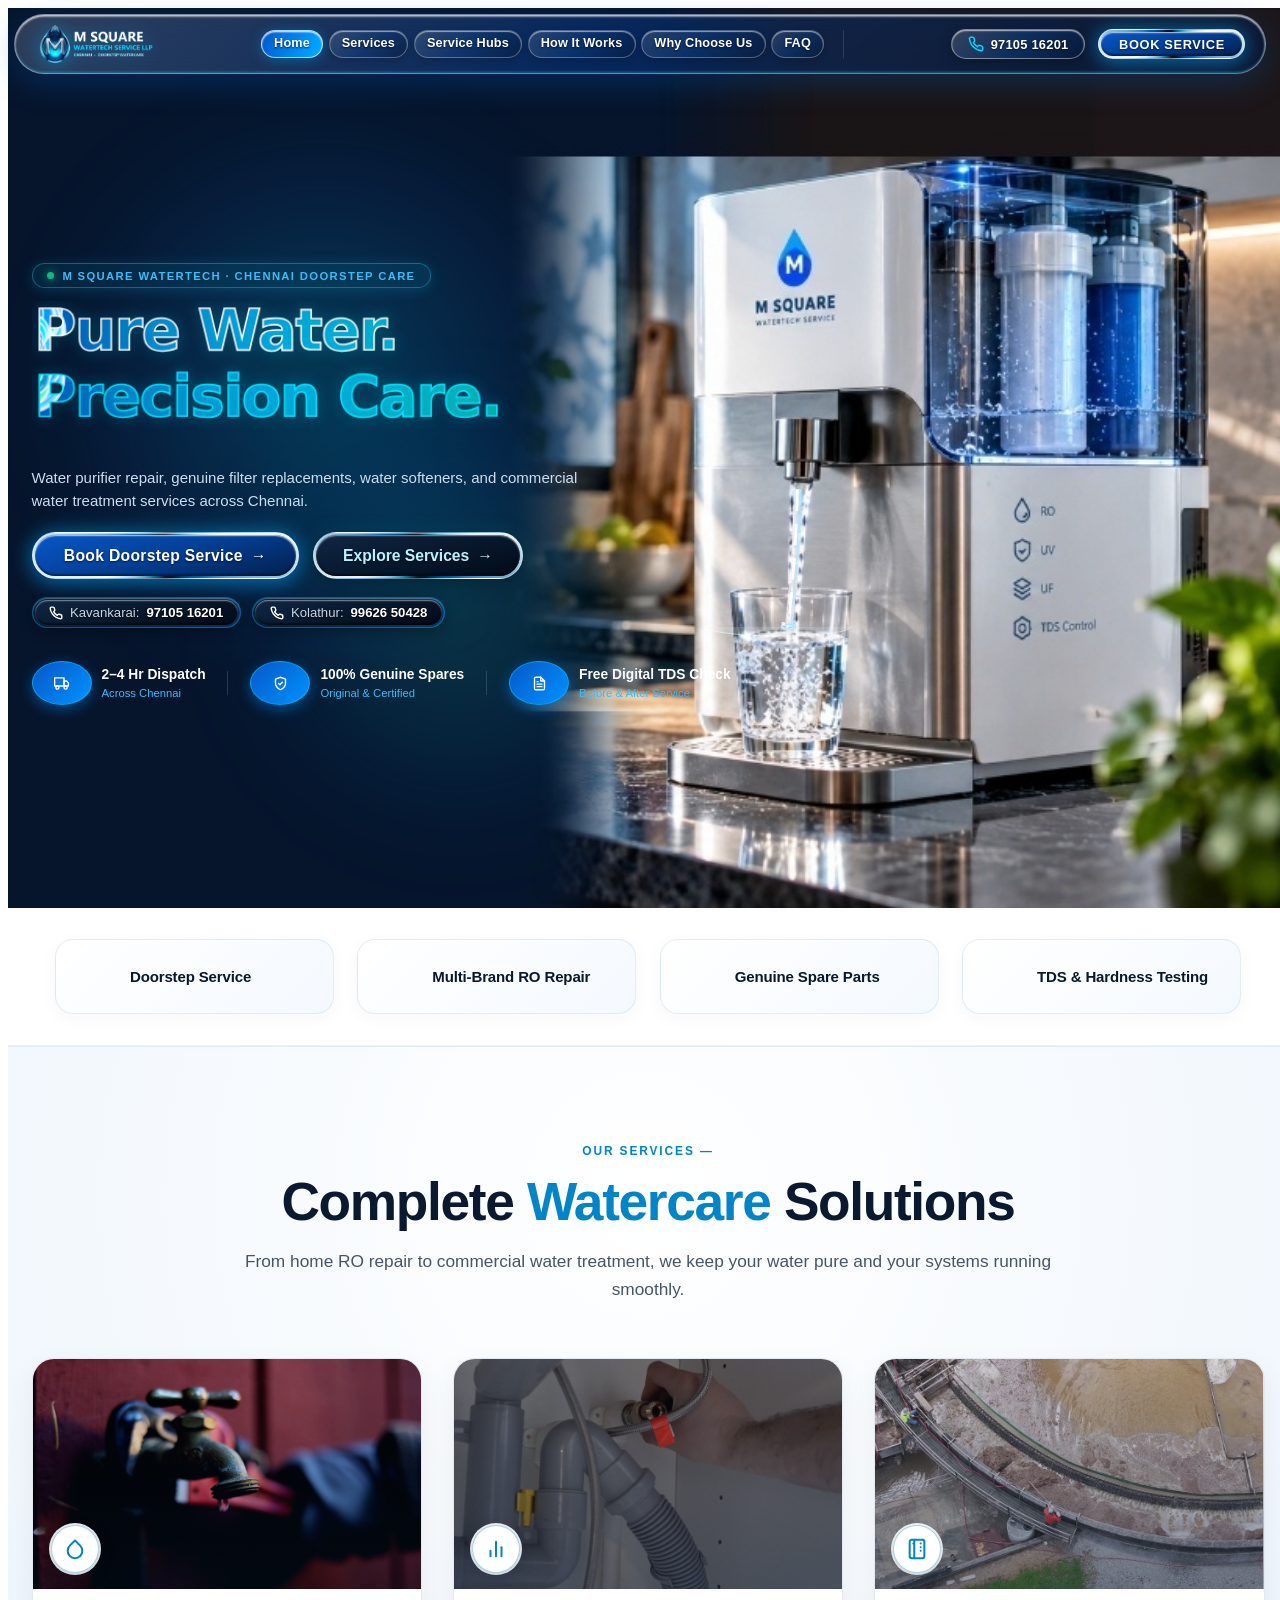
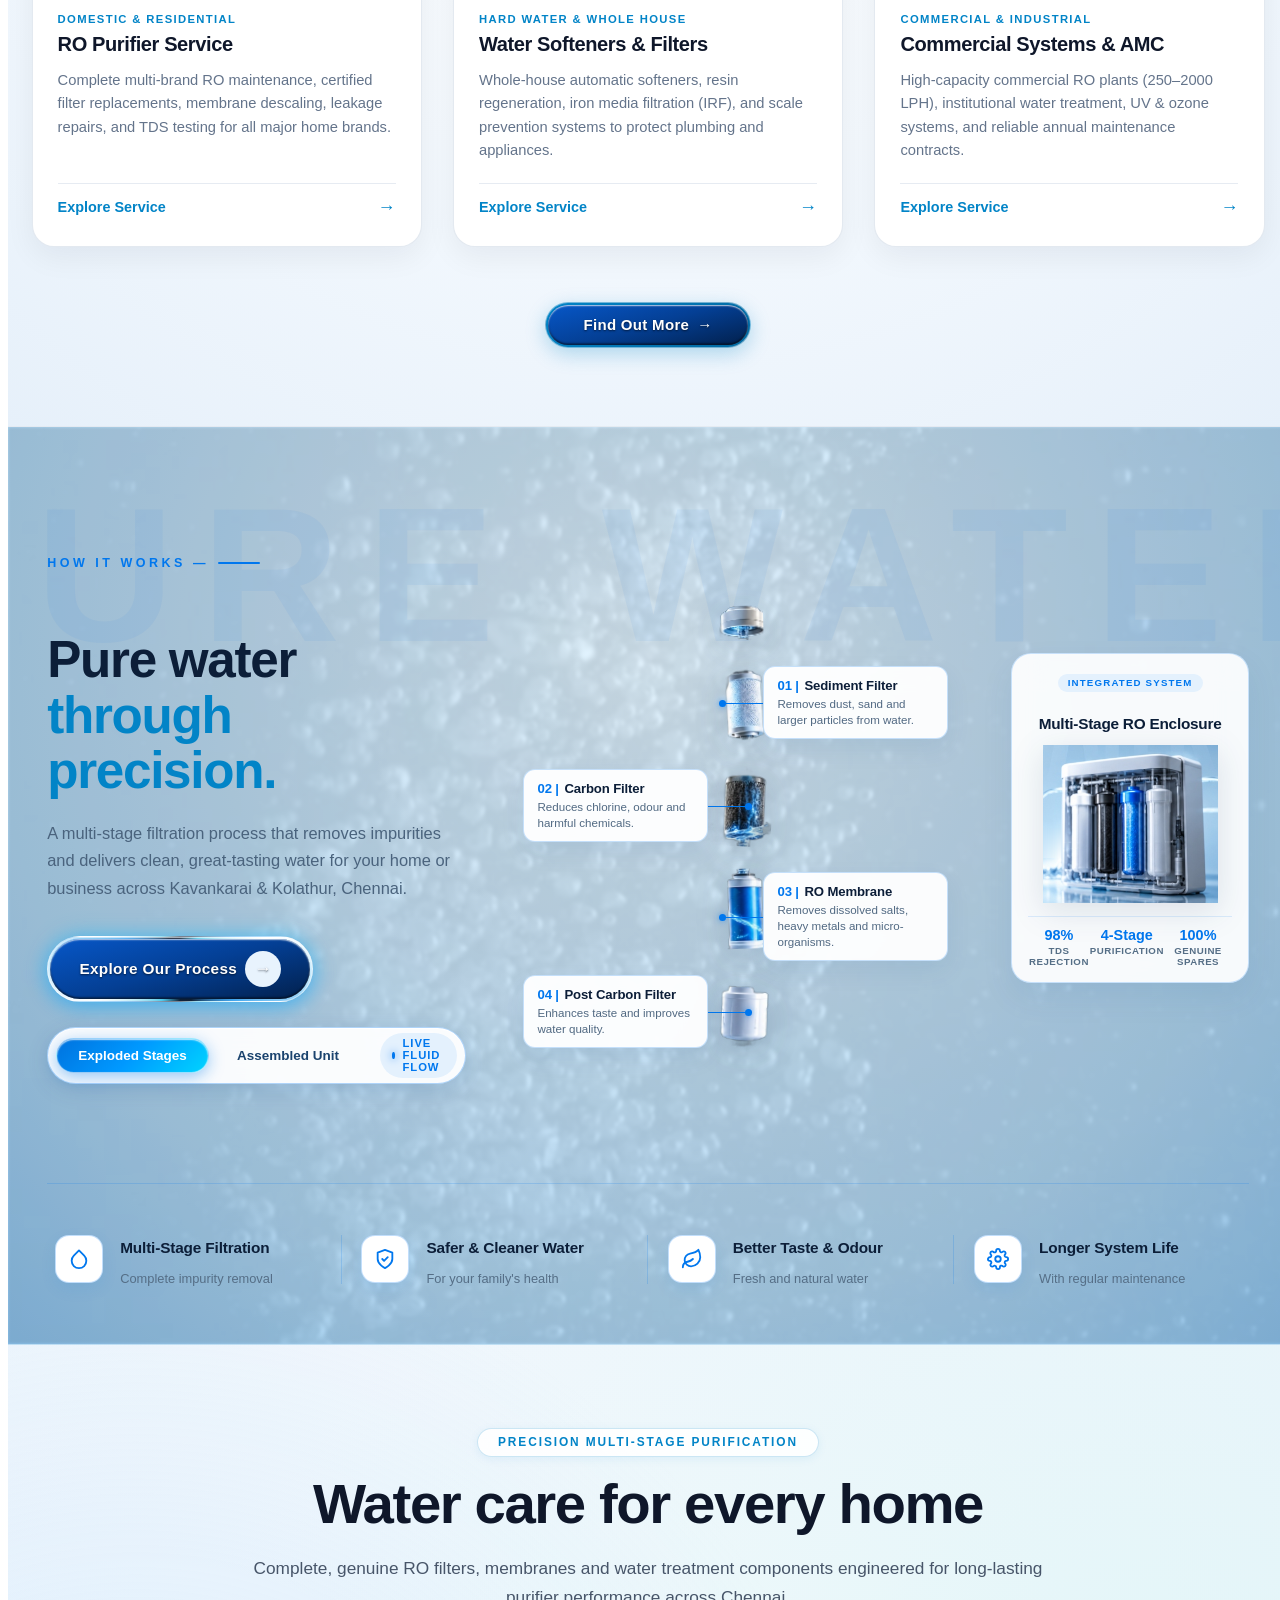
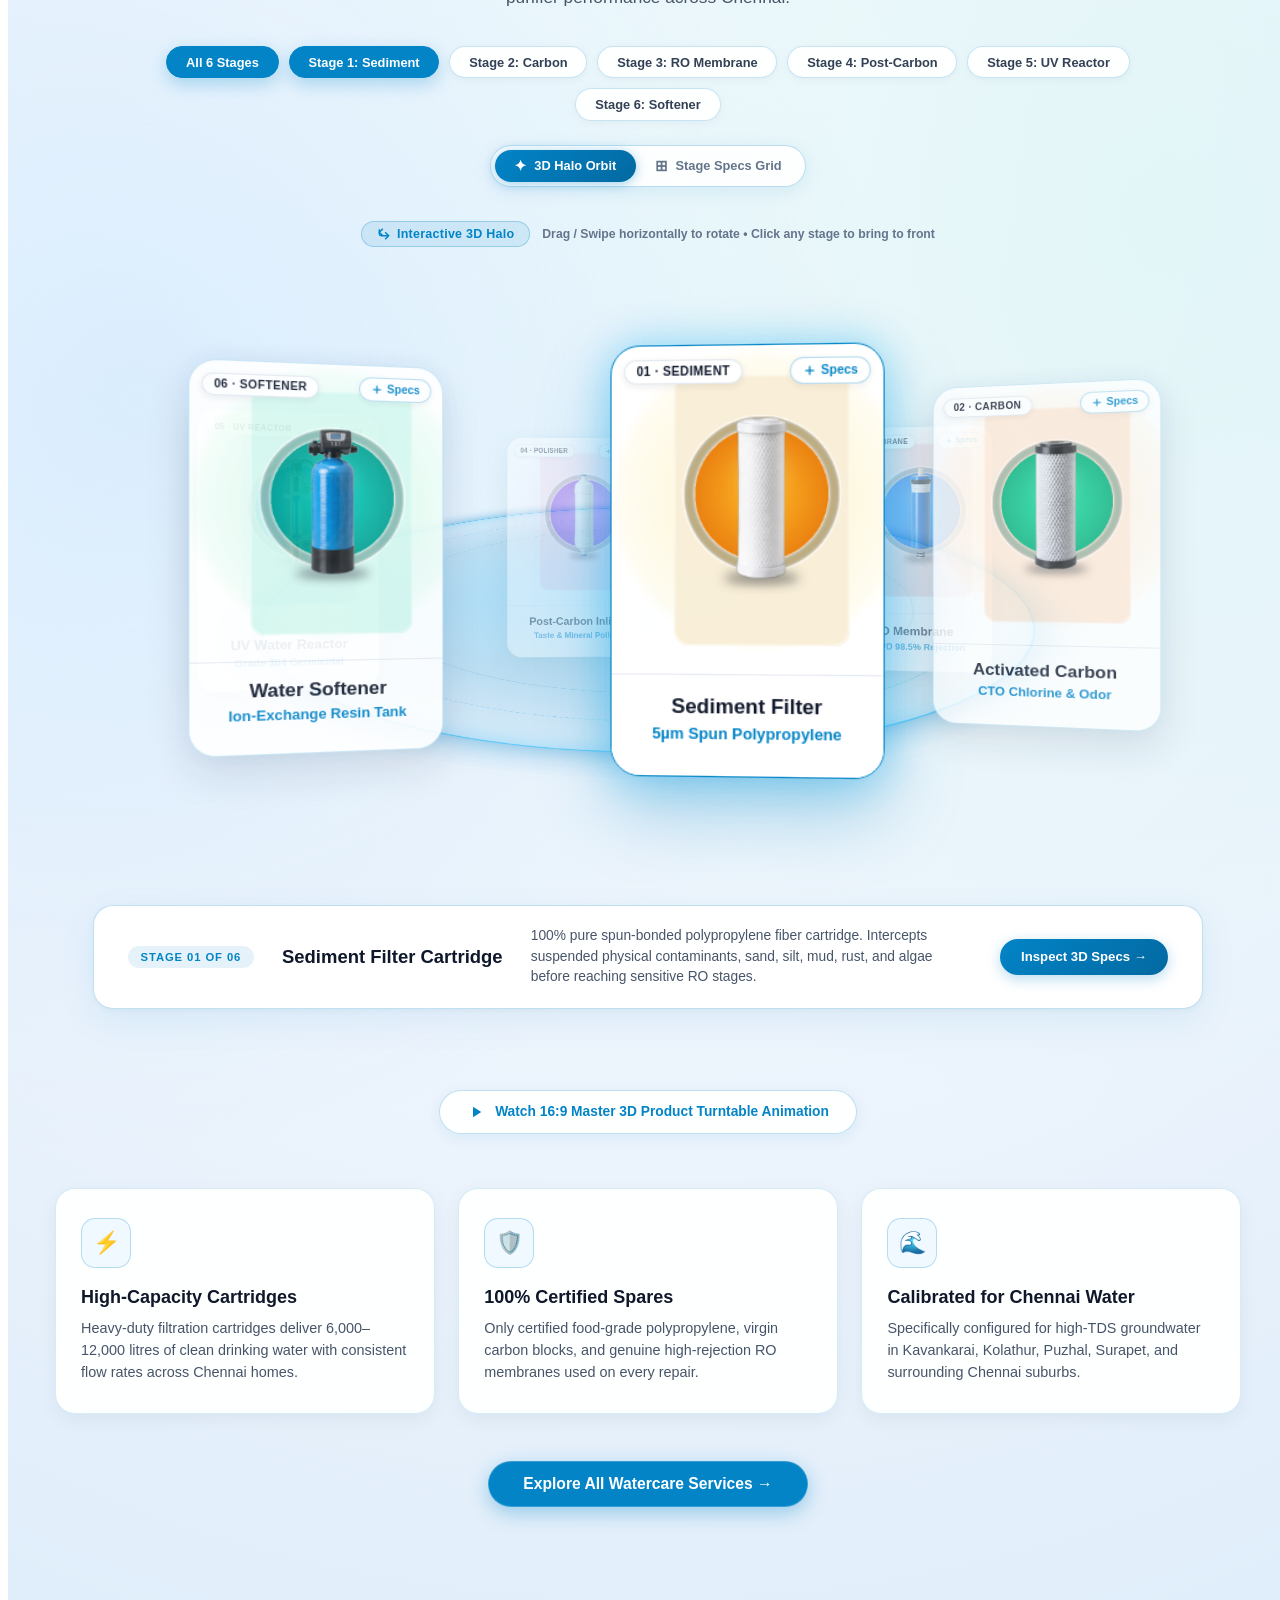
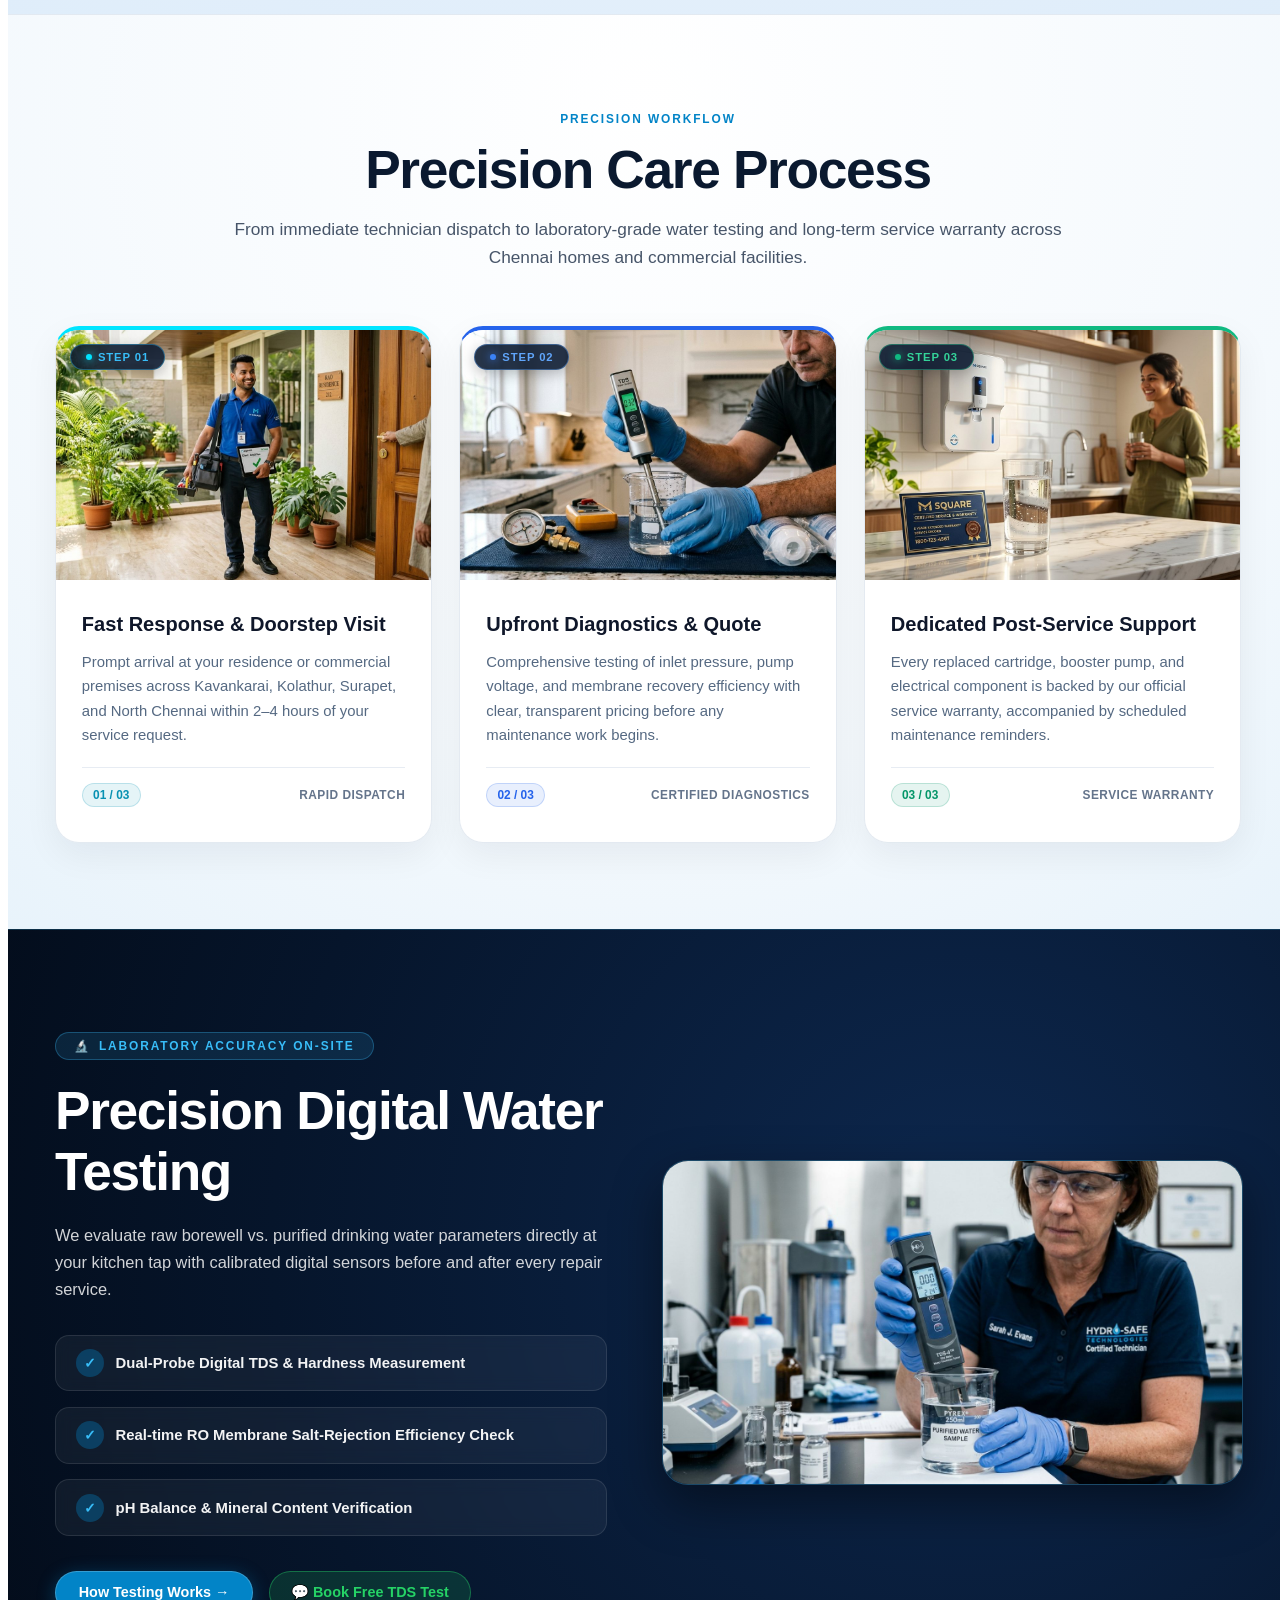
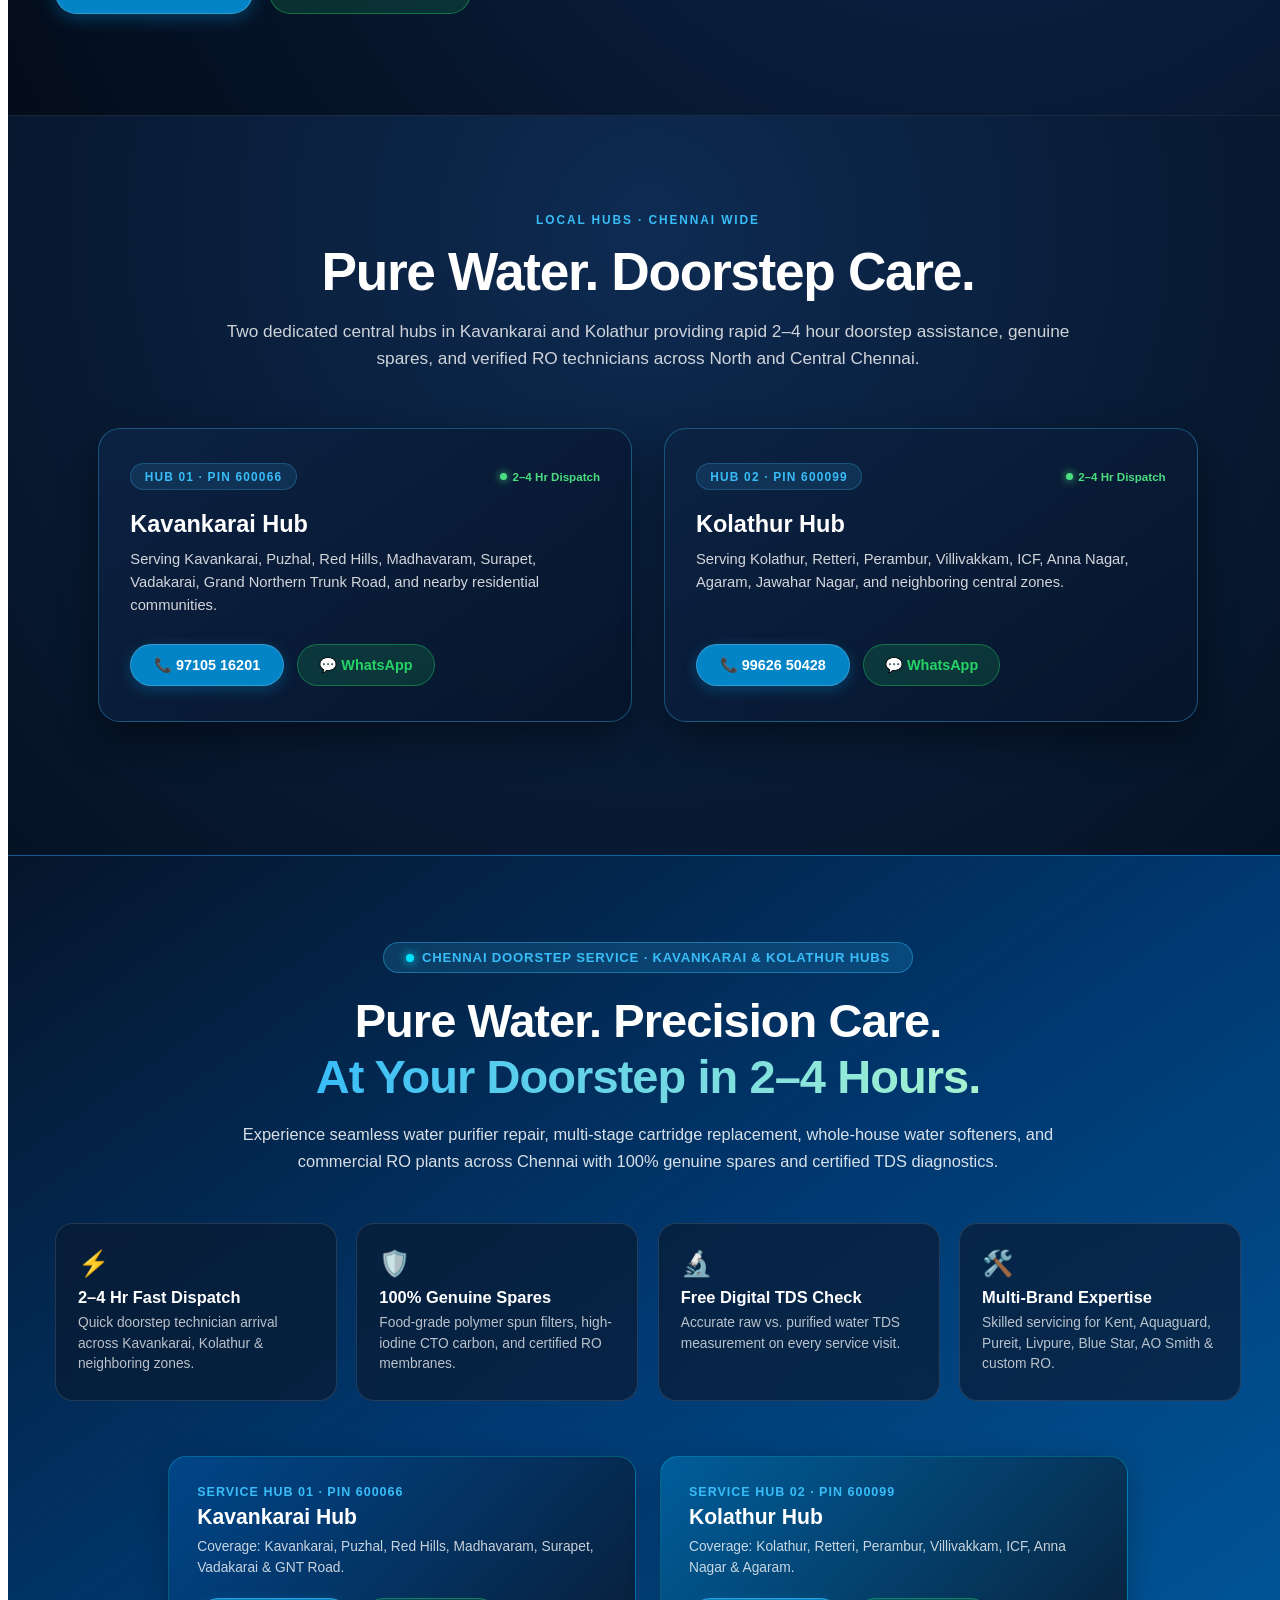
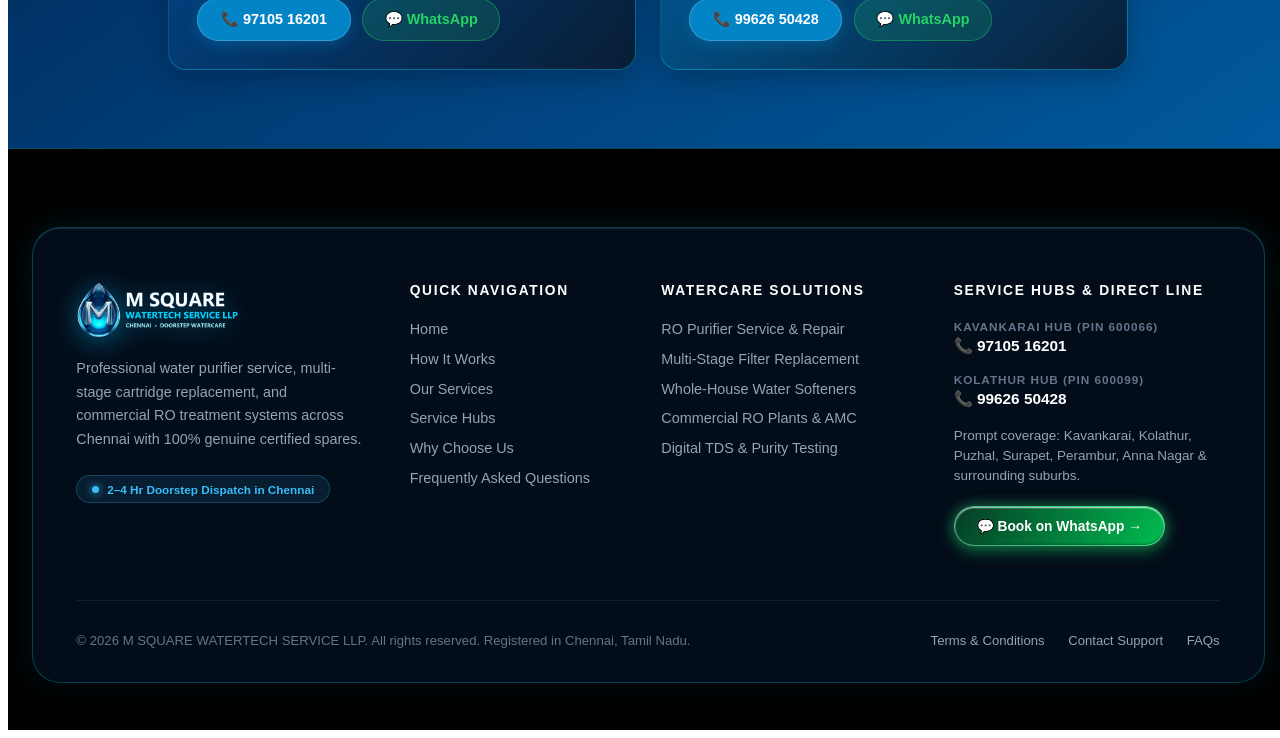
==== commit 11a6998c: "fix(ui): Stack mobile cards 1-col with visible specs buttons, enlarge mobile logo, compact navbar pi" ====
--- a/index.html
+++ b/index.html
@@ -2086,7 +2086,7 @@
             <span class="card-chip">🛡️ Pre-RO Shield</span>
           </div>
           <button class="card-action-btn" type="button" aria-label="Inspect 3D Specs for Sediment Filter">
-            Inspect Full 3D Specs &rarr;
+            <span>Inspect Full 3D Specs &rarr;</span>
           </button>
         </div>
       </div>
@@ -2116,7 +2116,7 @@
             <span class="card-chip">🌿 100% Coconut Shell</span>
           </div>
           <button class="card-action-btn" type="button" aria-label="Inspect 3D Specs for Activated Carbon">
-            Inspect Full 3D Specs &rarr;
+            <span>Inspect Full 3D Specs &rarr;</span>
           </button>
         </div>
       </div>
@@ -2146,7 +2146,7 @@
             <span class="card-chip">💧 98.5% TDS Rejection</span>
           </div>
           <button class="card-action-btn" type="button" aria-label="Inspect 3D Specs for RO Membrane">
-            Inspect Full 3D Specs &rarr;
+            <span>Inspect Full 3D Specs &rarr;</span>
           </button>
         </div>
       </div>
@@ -2176,7 +2176,7 @@
             <span class="card-chip">✨ Mineral Balance</span>
           </div>
           <button class="card-action-btn" type="button" aria-label="Inspect 3D Specs for Post-Carbon Polisher">
-            Inspect Full 3D Specs &rarr;
+            <span>Inspect Full 3D Specs &rarr;</span>
           </button>
         </div>
       </div>
@@ -2206,7 +2206,7 @@
             <span class="card-chip">⚡ 100% Chemical-Free</span>
           </div>
           <button class="card-action-btn" type="button" aria-label="Inspect 3D Specs for UV Reactor">
-            Inspect Full 3D Specs &rarr;
+            <span>Inspect Full 3D Specs &rarr;</span>
           </button>
         </div>
       </div>
@@ -2236,7 +2236,7 @@
             <span class="card-chip">🚿 Zero Hard Scale</span>
           </div>
           <button class="card-action-btn" type="button" aria-label="Inspect 3D Specs for Water Softener">
-            Inspect Full 3D Specs &rarr;
+            <span>Inspect Full 3D Specs &rarr;</span>
           </button>
         </div>
       </div>
--- a/msq-design.css
+++ b/msq-design.css
@@ -1910,24 +1910,24 @@
 }
 
 .msq-loader-logo-wrap {
-  width: 110px !important;
-  height: 110px !important;
-  border-radius: 50% !important;
-  background: radial-gradient(circle, rgba(0, 191, 255, 0.28) 0%, rgba(6, 29, 59, 0.85) 75%) !important;
-  border: 1.5px solid rgba(56, 189, 248, 0.55) !important;
+  width: auto !important;
+  height: auto !important;
+  border-radius: 0 !important;
+  background: transparent !important;
+  border: none !important;
   display: flex !important;
   align-items: center !important;
   justify-content: center !important;
   margin-bottom: 1.5rem !important;
-  box-shadow: 0 0 45px rgba(0, 229, 255, 0.45) !important;
-  animation: msqFloatSlow 3s ease-in-out infinite, msqPulseGlow 2s infinite !important;
+  box-shadow: none !important;
+  animation: msqFloatSlow 3s ease-in-out infinite !important;
 }
 
 .msq-loader-emblem-img {
-  width: 96px !important;
-  height: 96px !important;
+  width: 100px !important;
+  height: 100px !important;
   object-fit: contain !important;
-  filter: drop-shadow(0 4px 16px rgba(0, 212, 255, 0.7)) !important;
+  filter: drop-shadow(0 10px 30px rgba(0, 212, 255, 0.75)) drop-shadow(0 2px 10px rgba(0, 191, 255, 0.9)) !important;
 }
 
 .msq-loader-icon {
--- a/msq-navbar-hero.css
+++ b/msq-navbar-hero.css
@@ -78,7 +78,8 @@
   margin: 0 !important;
   width: calc(100% - 28px) !important;
   max-width: 1360px !important;
-  height: 68px !important;
+  height: 60px !important;
+  max-height: 60px !important;
   background: var(--msq-glass-bg) !important;
   backdrop-filter: blur(20px) saturate(160%) !important;
   -webkit-backdrop-filter: blur(20px) saturate(160%) !important;
@@ -215,8 +216,8 @@
 
 .msq-logo-img {
   width: auto !important;
-  height: 48px !important;
-  max-height: 52px !important;
+  height: 38px !important;
+  max-height: 40px !important;
   display: block !important;
   object-fit: contain !important;
   filter: drop-shadow(0 2px 10px rgba(0, 191, 255, 0.4)) !important;
@@ -224,7 +225,7 @@
 }
 
 .msq-nav-logo:hover .msq-logo-img {
-  transform: scale(1.03) !important;
+  transform: scale(1.02) !important;
   filter: drop-shadow(0 4px 16px rgba(0, 212, 255, 0.65)) !important;
 }
 
@@ -244,14 +245,14 @@
   isolation: isolate !important;
   color: #ffffff !important;
   text-decoration: none !important;
-  font-size: 0.88rem !important;
+  font-size: 0.81rem !important;
   font-weight: 700 !important;
-  padding: 0.52rem 1.15rem !important;
+  padding: 0.32rem 0.78rem !important;
   border-radius: 999px !important;
-  border: 1px solid rgba(255, 255, 255, 0.32) !important;
-  background: linear-gradient(135deg, rgba(255, 255, 255, 0.14) 0%, rgba(14, 68, 140, 0.38) 50%, rgba(6, 25, 55, 0.55) 100%) !important;
-  box-shadow: 0 2px 8px rgba(0, 0, 0, 0.25), inset 0 1px 1px rgba(255, 255, 255, 0.65) !important;
-  transition: all 0.28s cubic-bezier(0.16, 1, 0.3, 1) !important;
+  border: 1px solid rgba(255, 255, 255, 0.28) !important;
+  background: linear-gradient(135deg, rgba(255, 255, 255, 0.12) 0%, rgba(14, 68, 140, 0.35) 50%, rgba(6, 25, 55, 0.5) 100%) !important;
+  box-shadow: 0 2px 6px rgba(0, 0, 0, 0.2), inset 0 1px 1px rgba(255, 255, 255, 0.55) !important;
+  transition: all 0.25s cubic-bezier(0.16, 1, 0.3, 1) !important;
   white-space: nowrap !important;
   letter-spacing: 0.01em !important;
   line-height: 1.2 !important;
@@ -289,12 +290,12 @@
 .msq-link:not(.is-active):active,
 .msq-link:not(.is-active):focus-visible {
   color: #ffffff !important;
-  border-color: rgba(0, 229, 201, 0.85) !important;
+  border-color: rgba(0, 229, 201, 0.8) !important;
   background: linear-gradient(115deg, #0057c8 0%, #0093fe 30%, #00d4ff 70%, #06d6a0 100%) !important;
   background-size: 200% 200% !important;
   animation: msqLiquidSurfaceFlow 4s ease-in-out infinite !important;
-  box-shadow: 0 4px 20px rgba(0, 180, 216, 0.6), 0 0 16px rgba(6, 214, 160, 0.45), inset 0 1px 1.5px #ffffff !important;
-  transform: translateY(-2px) scale(1.03) !important;
+  box-shadow: 0 2px 10px rgba(0, 180, 216, 0.45), inset 0 1px 1.5px #ffffff !important;
+  transform: none !important;
 }
 
 .msq-link:not(.is-active):hover::after,
@@ -307,12 +308,12 @@
 .msq-link.is-active {
   color: #ffffff !important;
   font-weight: 800 !important;
-  border: 1px solid rgba(255, 255, 255, 0.75) !important;
+  border: 1px solid rgba(255, 255, 255, 0.65) !important;
   background: linear-gradient(115deg, #0057c8 0%, #0093fe 35%, #00d4ff 70%, #06d6a0 100%) !important;
   background-size: 200% 200% !important;
   animation: msqLiquidSurfaceFlow 4s ease-in-out infinite !important;
-  box-shadow: 0 4px 22px rgba(0, 140, 214, 0.65), 0 0 18px rgba(0, 212, 255, 0.5), inset 0 1.5px 2px rgba(255, 255, 255, 0.9) !important;
-  transform: translateY(-1px) !important;
+  box-shadow: 0 2px 12px rgba(0, 140, 214, 0.5), inset 0 1.2px 1.5px rgba(255, 255, 255, 0.85) !important;
+  transform: none !important;
 }
 
 .msq-link.is-active::before {
@@ -337,7 +338,7 @@
   display: inline-flex !important;
   align-items: center !important;
   gap: 7px !important;
-  padding: 0.52rem 1.2rem !important;
+  padding: 0.4rem 1rem !important;
   border-radius: 999px !important;
   position: relative !important;
   overflow: hidden !important;
@@ -346,7 +347,7 @@
   box-shadow: 0 3px 12px rgba(0, 0, 0, 0.25), inset 0 1px 1.5px rgba(255, 255, 255, 0.7) !important;
   color: #ffffff !important;
   text-decoration: none !important;
-  font-size: 0.86rem !important;
+  font-size: 0.82rem !important;
   font-weight: 700 !important;
   letter-spacing: 0.02em !important;
   transition: all 0.25s ease !important;
@@ -382,12 +383,12 @@
   background: linear-gradient(125deg, #0757c8 0%, #0093fe 50%, #00d4ff 100%) !important;
   border-color: #ffffff !important;
   color: #ffffff !important;
-  transform: translateY(-2px) scale(1.03) !important;
-  box-shadow: 0 6px 22px rgba(0, 191, 255, 0.55), inset 0 1px 2px #ffffff !important;
+  transform: translateY(-1px) !important;
+  box-shadow: 0 4px 16px rgba(0, 191, 255, 0.5), inset 0 1px 2px #ffffff !important;
 }
 
 .msq-nav-phone:hover .msq-phone-svg {
-  transform: scale(1.1) rotate(-8deg) !important;
+  transform: rotate(-8deg) !important;
   stroke: #ffffff !important;
 }
 
@@ -406,7 +407,7 @@
   align-items: center !important;
   justify-content: center !important;
   gap: 7px !important;
-  padding: 0.54rem 1.45rem !important;
+  padding: 0.44rem 1.25rem !important;
   border-radius: 999px !important;
   position: relative !important;
   overflow: hidden !important;
@@ -425,11 +426,11 @@
   animation: msqLiquidMetalSpin 4s linear infinite !important;
   color: #ffffff !important;
   text-decoration: none !important;
-  font-size: 0.84rem !important;
+  font-size: 0.82rem !important;
   font-weight: 800 !important;
   letter-spacing: 0.05em !important;
   border: 1px solid rgba(255, 255, 255, 0.75) !important;
-  box-shadow: 0 4px 20px rgba(0, 147, 254, 0.6), 0 0 18px rgba(0, 212, 255, 0.5), inset 0 1px 2px #ffffff !important;
+  box-shadow: 0 4px 16px rgba(0, 147, 254, 0.55), 0 0 14px rgba(0, 212, 255, 0.45), inset 0 1px 2px #ffffff !important;
   transition: all 0.28s cubic-bezier(0.16, 1, 0.3, 1) !important;
   white-space: nowrap !important;
   cursor: pointer !important;
@@ -474,9 +475,9 @@
 }
 
 .msq-nav-cta:hover {
-  transform: translateY(-2px) scale(1.025) !important;
+  transform: translateY(-1px) !important;
   border-color: #00e5c9 !important;
-  box-shadow: 0 8px 30px rgba(0, 180, 216, 0.75), 0 0 24px rgba(6, 214, 160, 0.65), inset 0 1px 2px #ffffff !important;
+  box-shadow: 0 6px 24px rgba(0, 180, 216, 0.65), 0 0 18px rgba(6, 214, 160, 0.55), inset 0 1px 2px #ffffff !important;
   color: #ffffff !important;
 }
 
@@ -1129,11 +1130,16 @@
 
 /* Primary Button Text / Icons */
 .msq-liquid-btn-primary > *,
+.msq-liquid-btn-primary span,
 .msq-btn-hero-primary > *,
+.msq-btn-hero-primary span,
 .msq-btn-hero-cta > *,
 .msq-hiw-btn-primary > *,
+.msq-hiw-btn-primary span,
 .msq-about-btn-primary > *,
+.msq-about-btn-primary span,
 .btn-primary > *,
+.btn-primary span,
 .button-primary > *,
 .msq-btn-primary > *,
 .msq-hero-cta-btn > *,
@@ -1149,14 +1155,17 @@
 .msq-doorstep-book-btn > *,
 .msq-faq-card-btn-call > *,
 .msq-faq-cta-btn > *,
+.msq-faq-cta-btn span,
 .msq-prod-book-btn > *,
 .msq-matrix-cta > *,
 .msq-btn-find-more > *,
 .showcase-cta > *,
 .pure-liquid-btn > *,
-.msq-nav-cta > * {
-  position: relative !important;
-  z-index: 3 !important;
+.msq-nav-cta > *,
+.msq-nav-cta span {
+  position: relative !important;
+  z-index: 5 !important;
+  color: #ffffff !important;
   text-shadow: 0 1px 2px rgba(3, 12, 25, 0.7) !important;
 }
 
@@ -1850,7 +1859,8 @@
 @media screen and (max-width: 820px) {
   .msq-navbar {
     top: 10px !important;
-    height: 56px !important;
+    height: 54px !important;
+    max-height: 54px !important;
     width: calc(100% - 20px) !important;
     padding: 0 0.85rem !important;
   }
@@ -1871,8 +1881,10 @@
     width: 16px !important;
   }
   .msq-logo-img {
-    height: 26px !important;
-    max-width: 110px !important;
+    height: 32px !important;
+    max-height: 34px !important;
+    width: auto !important;
+    max-width: 145px !important;
   }
   .msq-nav-right {
     display: flex !important;
@@ -1881,12 +1893,12 @@
     flex-shrink: 0 !important;
   }
   .msq-nav-cta {
-    padding: 0.38rem 0.85rem !important;
-    font-size: 0.76rem !important;
+    padding: 0.35rem 0.8rem !important;
+    font-size: 0.74rem !important;
     flex-shrink: 0 !important;
   }
   .msq-hero {
-    padding-top: 6.5rem !important;
+    padding-top: 7.25rem !important;
     padding-bottom: 3.5rem !important;
     min-height: auto !important;
     position: relative !important;
@@ -1924,7 +1936,8 @@
   }
   .msq-hero-eyebrow {
     order: 1 !important;
-    margin-bottom: 0.35rem !important;
+    margin-top: 0.85rem !important;
+    margin-bottom: 0.5rem !important;
   }
   .msq-hero-title {
     order: 2 !important;
@@ -2078,7 +2091,8 @@
     margin: 0 !important;
     width: calc(100% - 16px) !important;
     max-width: 100% !important;
-    height: 52px !important;
+    height: 50px !important;
+    max-height: 50px !important;
     padding: 0 0.65rem !important;
     box-sizing: border-box !important;
   }
@@ -2093,9 +2107,10 @@
     flex-shrink: 0 !important;
   }
   .msq-logo-img {
-    height: 24px !important;
+    height: 30px !important;
+    max-height: 32px !important;
     width: auto !important;
-    max-width: 110px !important;
+    max-width: 135px !important;
   }
   .msq-nav-right {
     display: flex !important;
@@ -2104,15 +2119,15 @@
     flex-shrink: 0 !important;
   }
   .msq-nav-cta {
-    padding: 0.32rem 0.65rem !important;
+    padding: 0.3rem 0.65rem !important;
     font-size: 0.72rem !important;
     gap: 3px !important;
     flex-shrink: 0 !important;
   }
   .msq-hamburger {
     display: flex !important;
-    width: 34px !important;
-    height: 34px !important;
+    width: 32px !important;
+    height: 32px !important;
     flex-shrink: 0 !important;
     padding: 0 !important;
   }
@@ -2120,7 +2135,7 @@
     width: 15px !important;
   }
   .msq-hero {
-    padding-top: 5.5rem !important;
+    padding-top: 7.25rem !important;
     padding-left: 1rem !important;
     padding-right: 1rem !important;
     padding-bottom: 3.5rem !important;
@@ -2138,6 +2153,8 @@
   .msq-hero-eyebrow {
     font-size: 0.68rem !important;
     padding: 0.35rem 0.75rem !important;
+    margin-top: 0.85rem !important;
+    margin-bottom: 0.5rem !important;
     white-space: normal !important;
     text-align: center !important;
     max-width: 100% !important;
--- a/msq-lower-sections.css
+++ b/msq-lower-sections.css
@@ -437,10 +437,10 @@
   position: relative;
   z-index: 2;
   display: grid;
-  grid-template-columns: repeat(3, 1fr) !important;
-  gap: 24px !important;
-  max-width: 1280px !important;
-  margin: 0 auto 3.5rem !important;
+  grid-template-columns: repeat(3, 1fr);
+  gap: 24px;
+  max-width: 1280px;
+  margin: 0 auto 3.5rem;
   align-items: stretch;
 }
 
@@ -633,27 +633,34 @@
 }
 
 .card-action-btn {
-  width: 100%;
-  padding: 0.65rem 1rem;
-  background: #f8fafc;
-  border: 1.5px solid rgba(2, 132, 199, 0.25);
-  border-radius: 12px;
-  font-size: 0.82rem;
-  font-weight: 700;
-  color: #0284c7;
-  display: flex;
-  align-items: center;
-  justify-content: center;
-  gap: 6px;
-  cursor: pointer;
-  transition: all 0.25s ease;
+  width: 100% !important;
+  padding: 0.72rem 1.2rem !important;
+  border-radius: 999px !important;
+  font-size: 0.88rem !important;
+  font-weight: 800 !important;
+  color: #ffffff !important;
+  display: inline-flex !important;
+  align-items: center !important;
+  justify-content: center !important;
+  gap: 6px !important;
+  cursor: pointer !important;
+  isolation: isolate !important;
+  position: relative !important;
+  transition: all 0.25s ease !important;
+}
+
+.card-action-btn > *,
+.card-action-btn span {
+  position: relative !important;
+  z-index: 5 !important;
+  color: #ffffff !important;
+  font-weight: 800 !important;
+  text-shadow: 0 1px 3px rgba(0, 0, 0, 0.7) !important;
 }
 
 .water-care-card:hover .card-action-btn {
-  background: #0284c7;
-  color: #ffffff;
-  border-color: #0284c7;
-  box-shadow: 0 4px 14px rgba(2, 132, 199, 0.35);
+  border-color: #00d4ff !important;
+  box-shadow: 0 4px 18px rgba(2, 132, 199, 0.5) !important;
 }
 
 .card-explore-hint {
@@ -1768,8 +1775,11 @@
 
 @media screen and (max-width: 768px) {
   .water-care-grid {
-    grid-template-columns: repeat(2, 1fr);
-    gap: 12px;
+    grid-template-columns: 1fr !important;
+    gap: 1.5rem !important;
+    max-width: 460px !important;
+    margin: 0 auto 3rem !important;
+    padding: 0 1rem !important;
   }
   .msq-trust-feature-grid {
     grid-template-columns: 1fr;
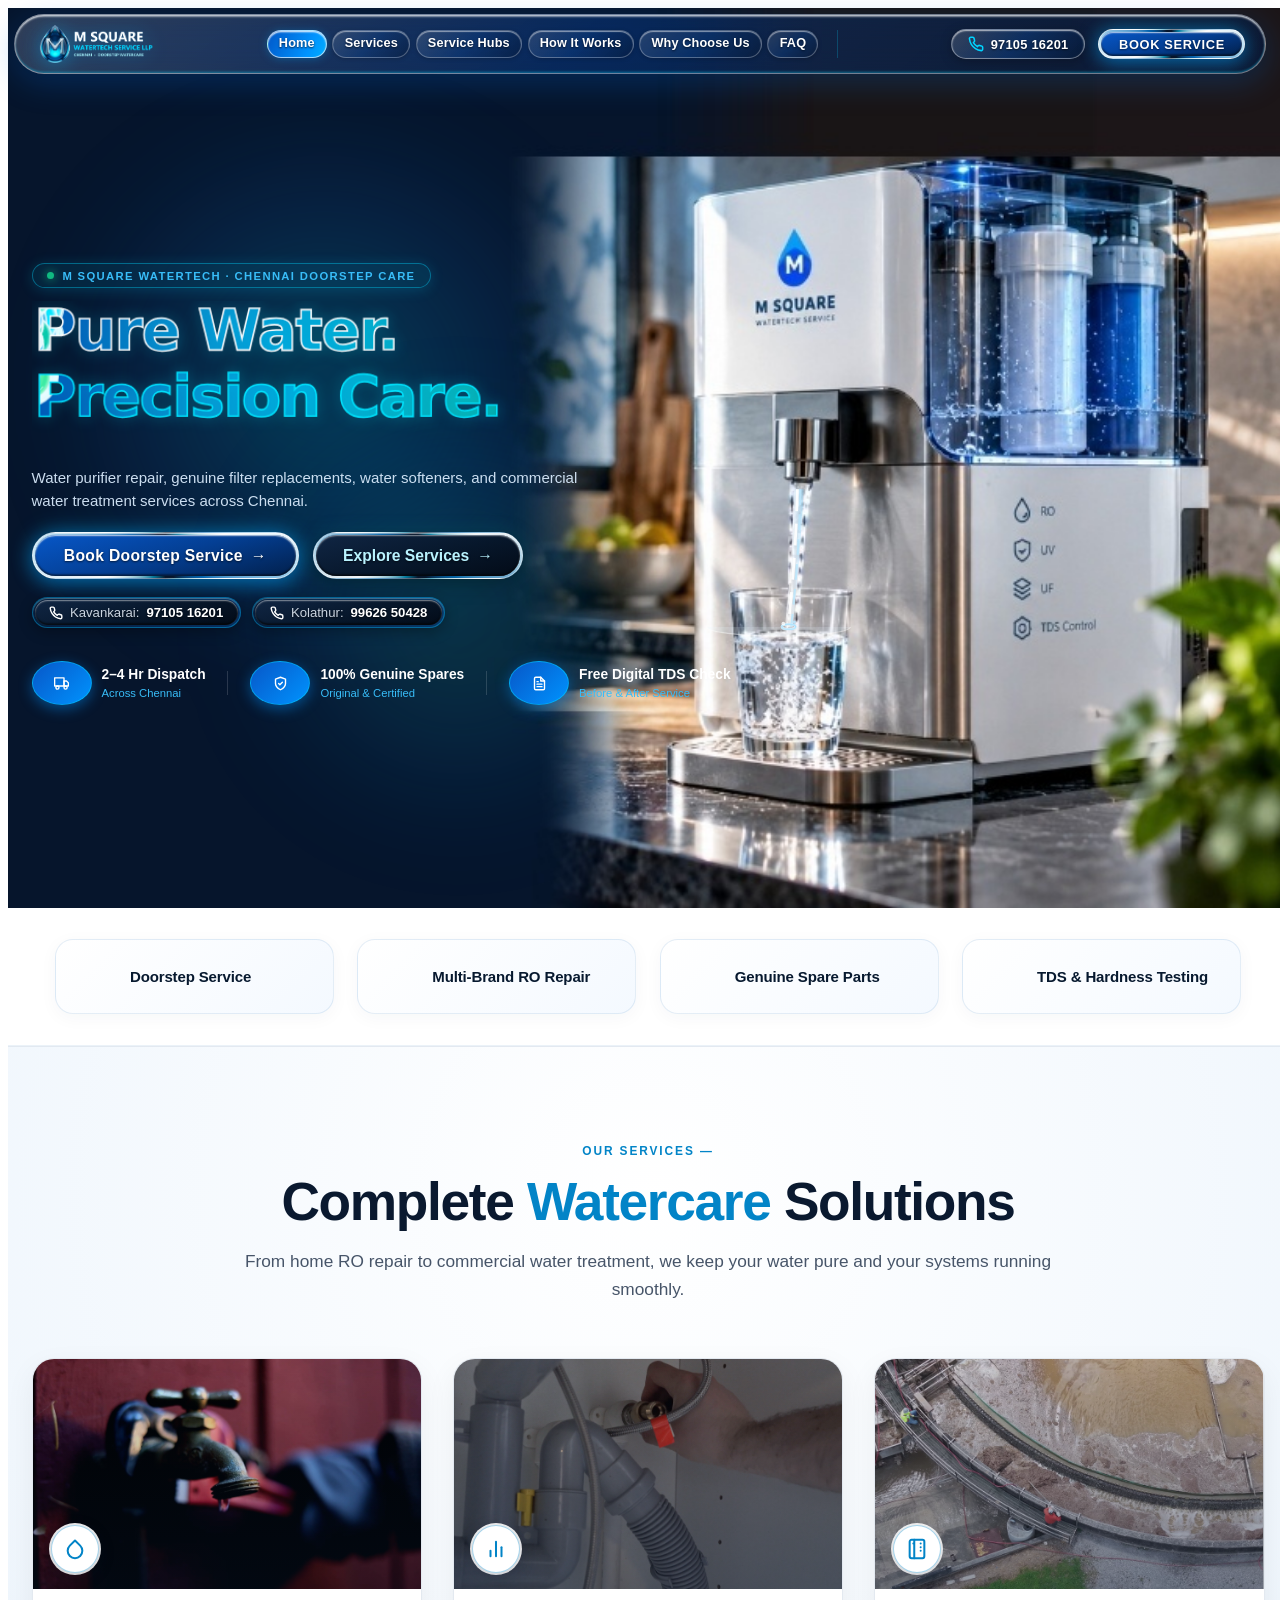
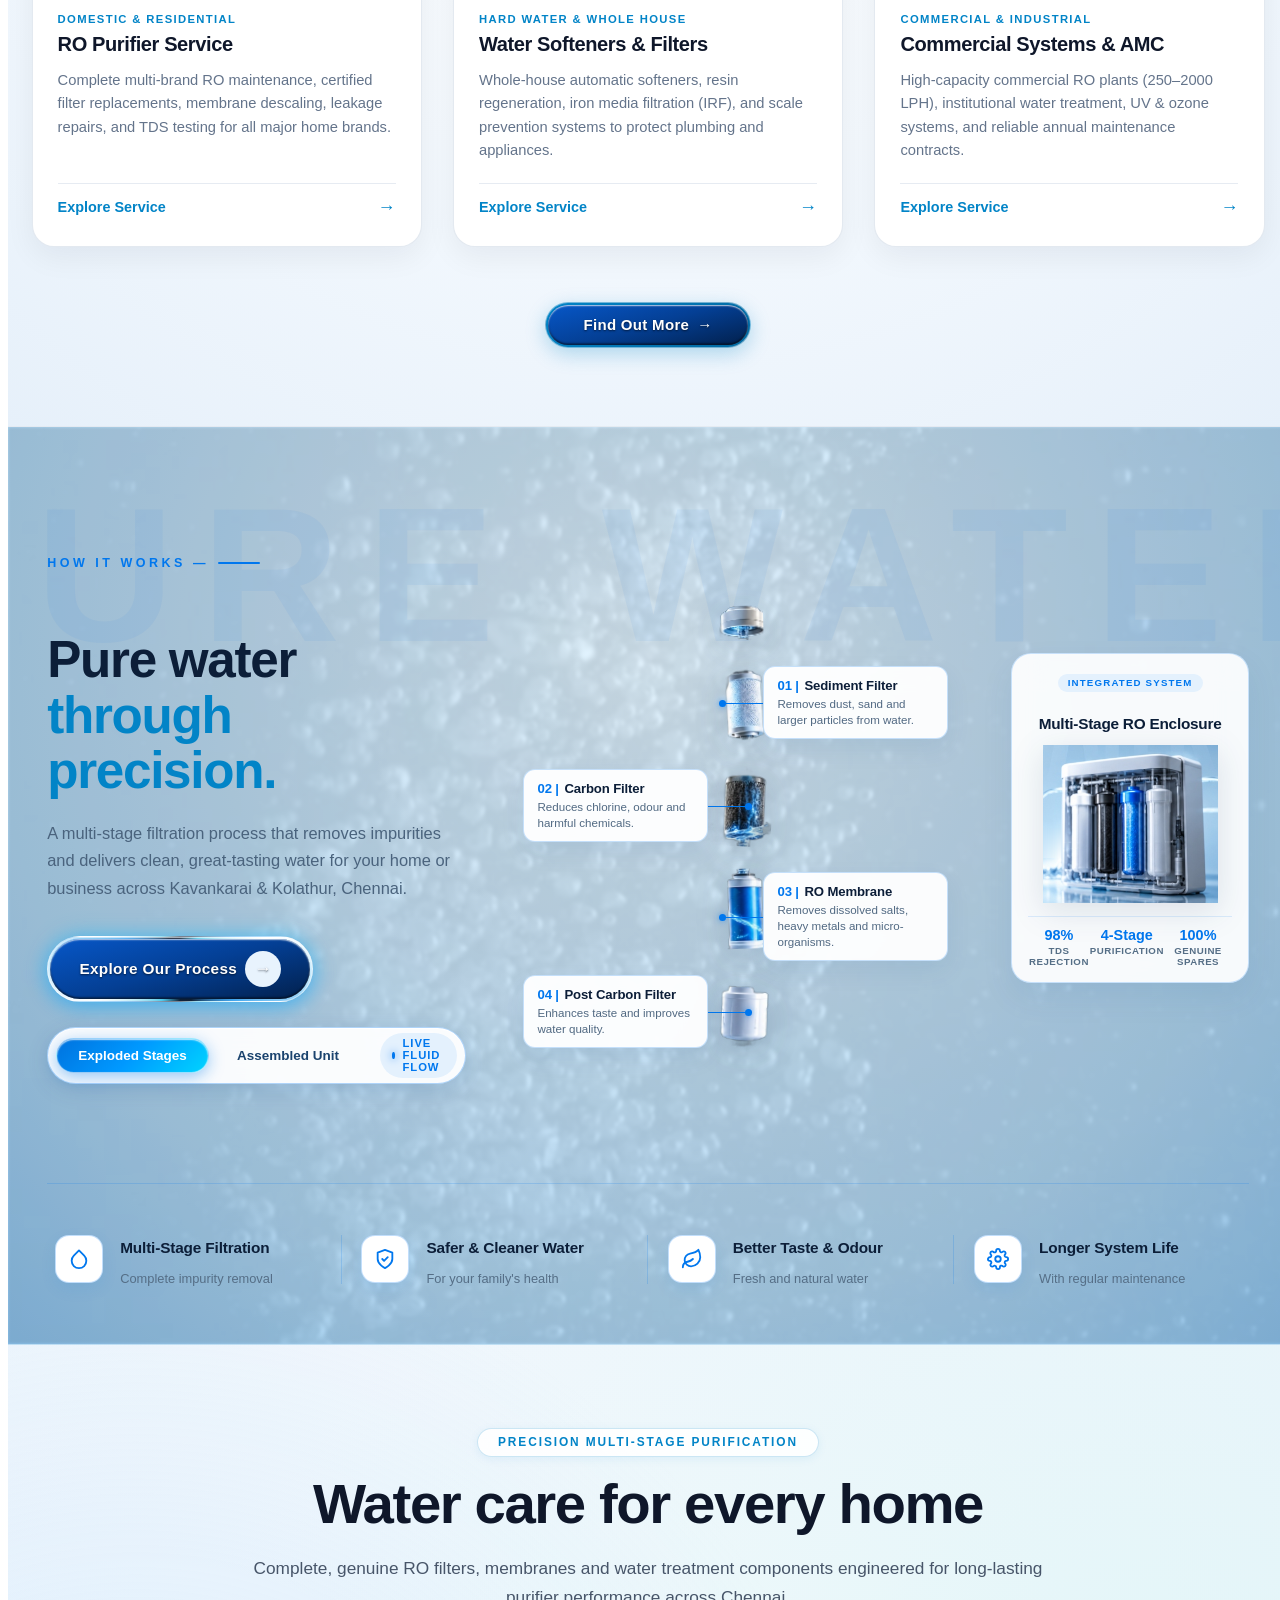
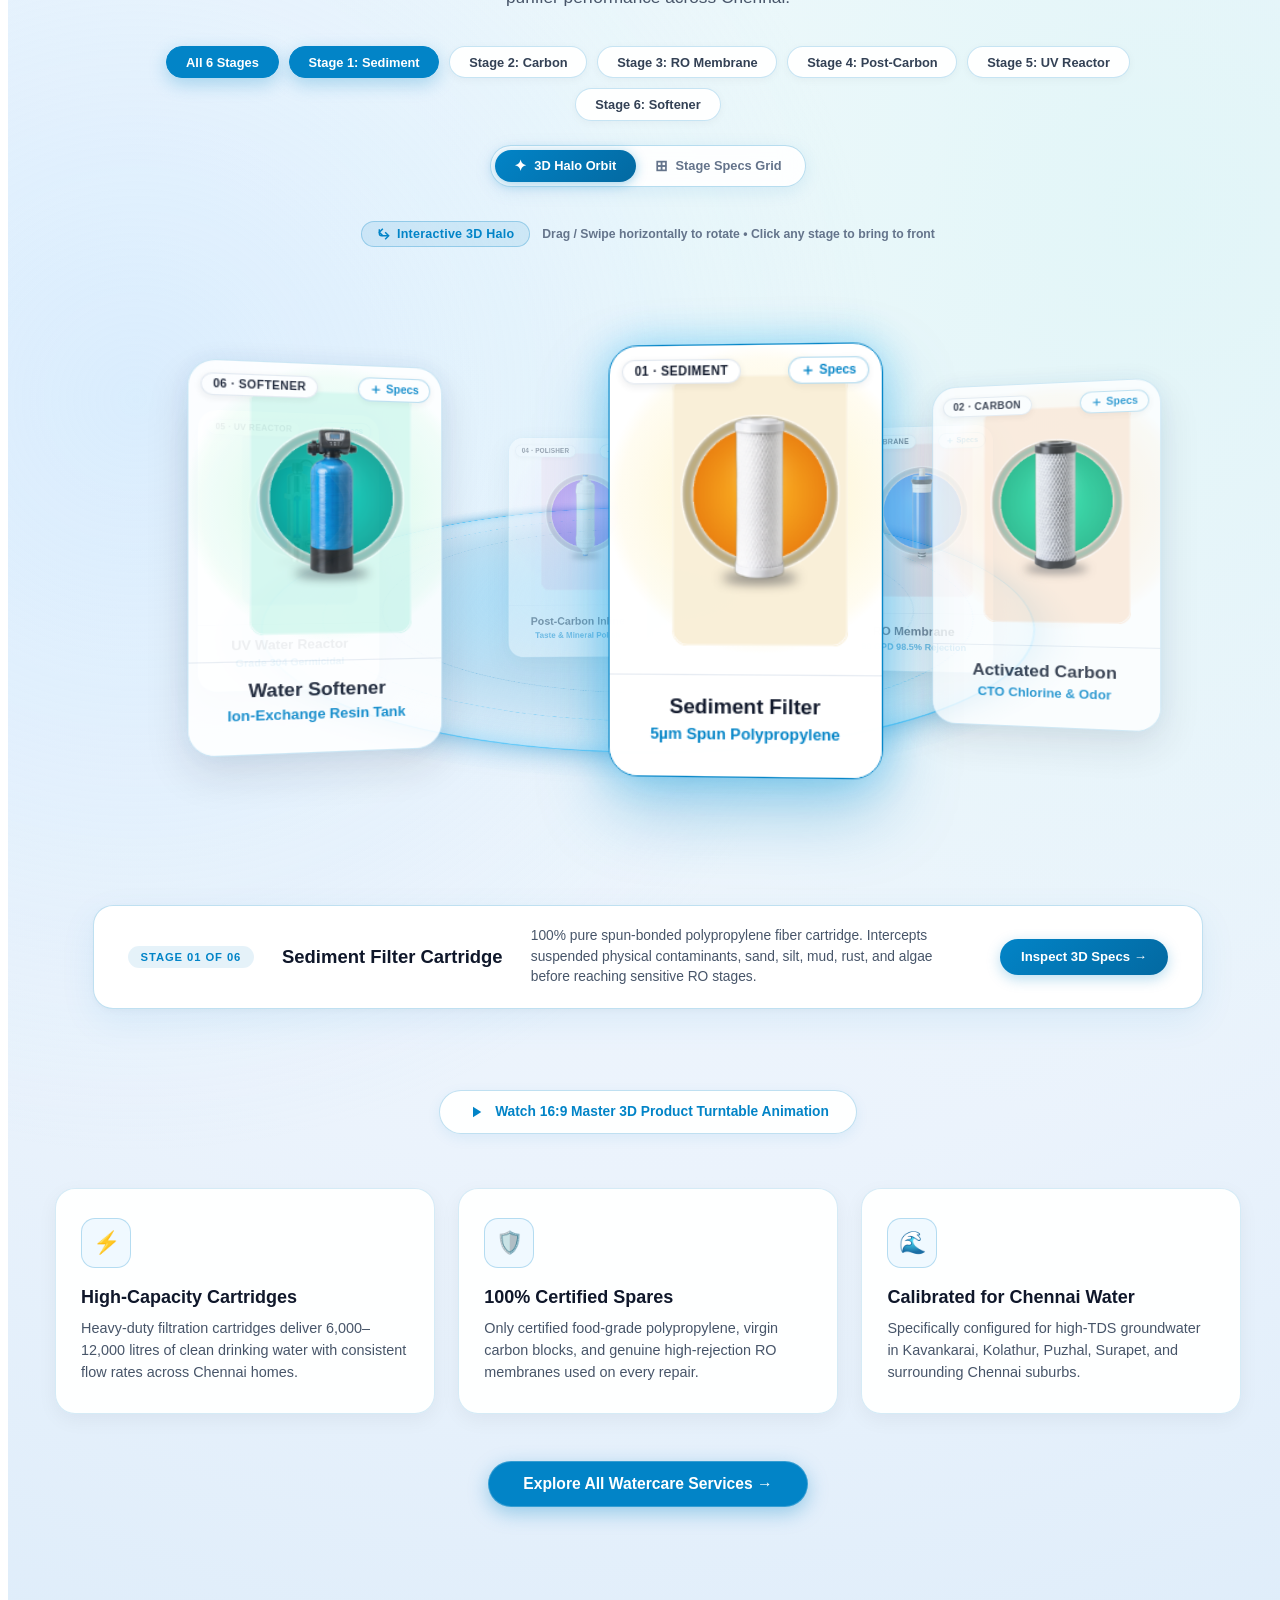
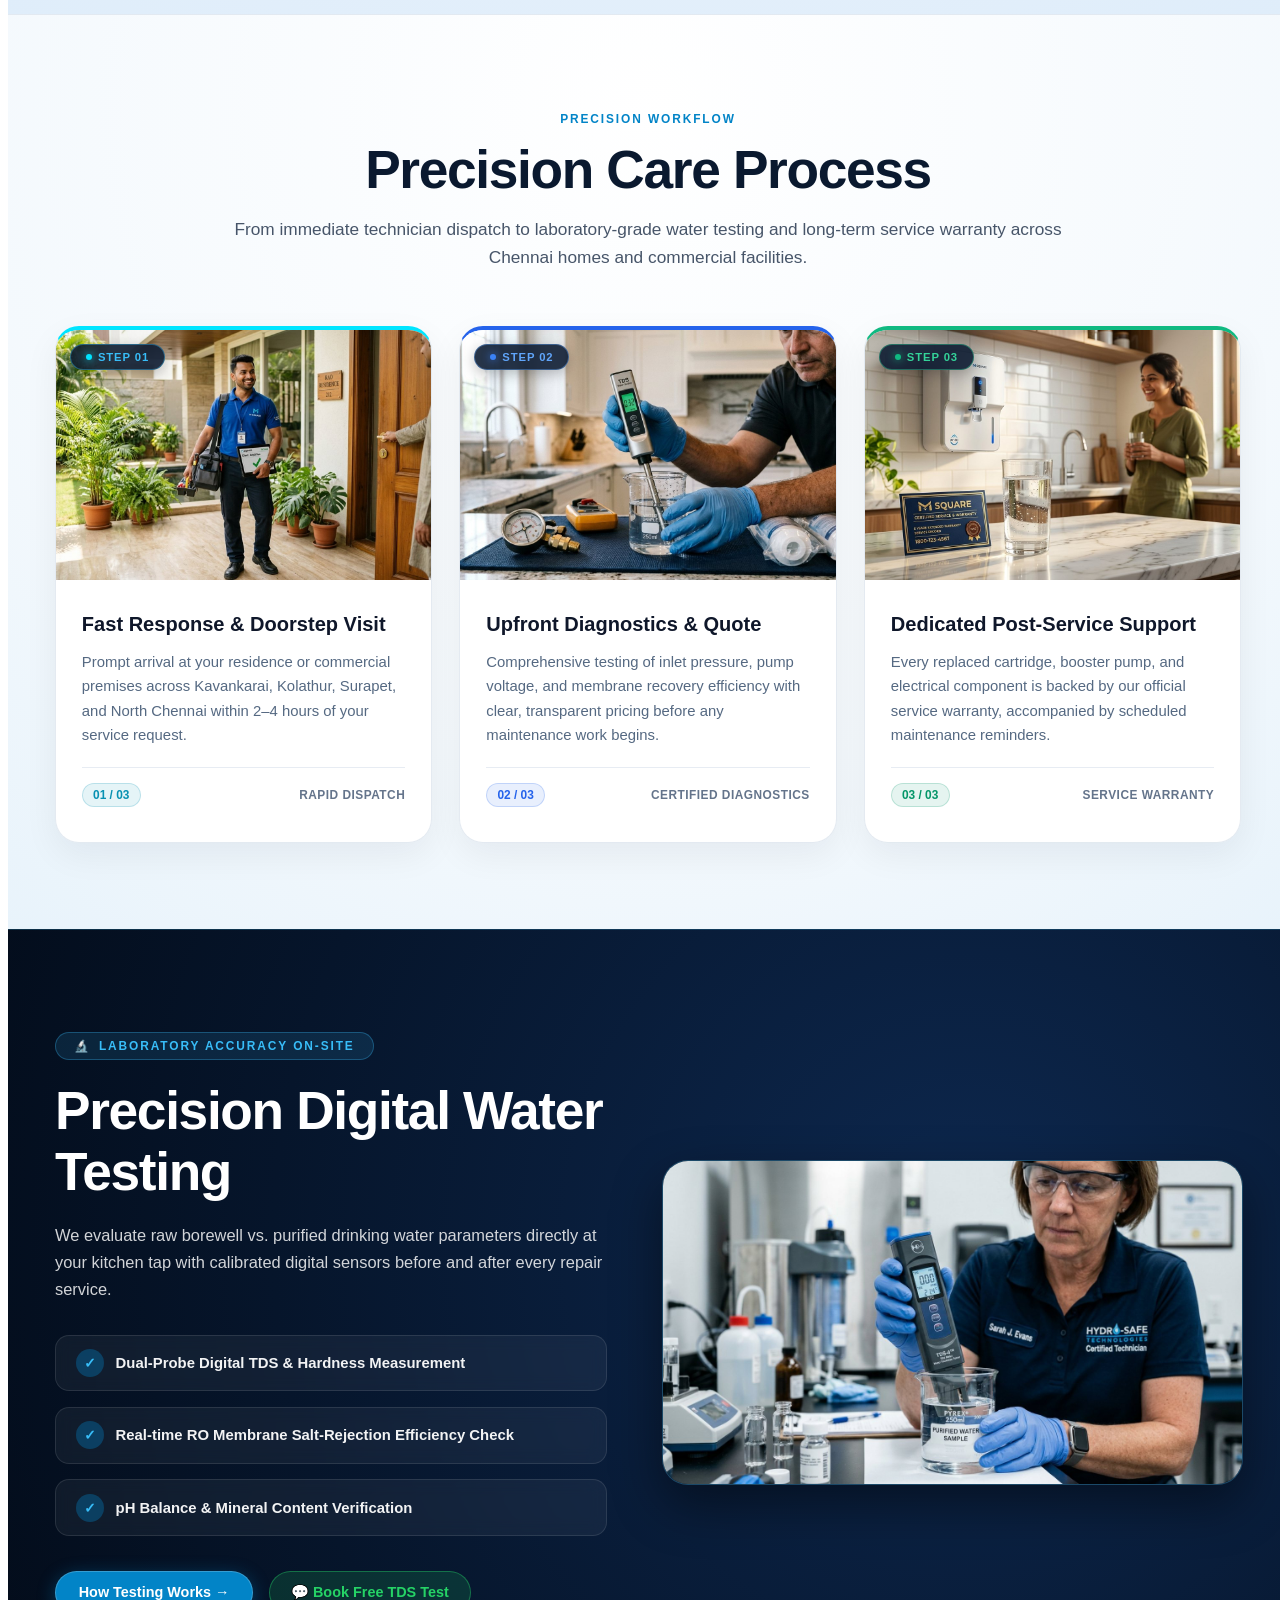
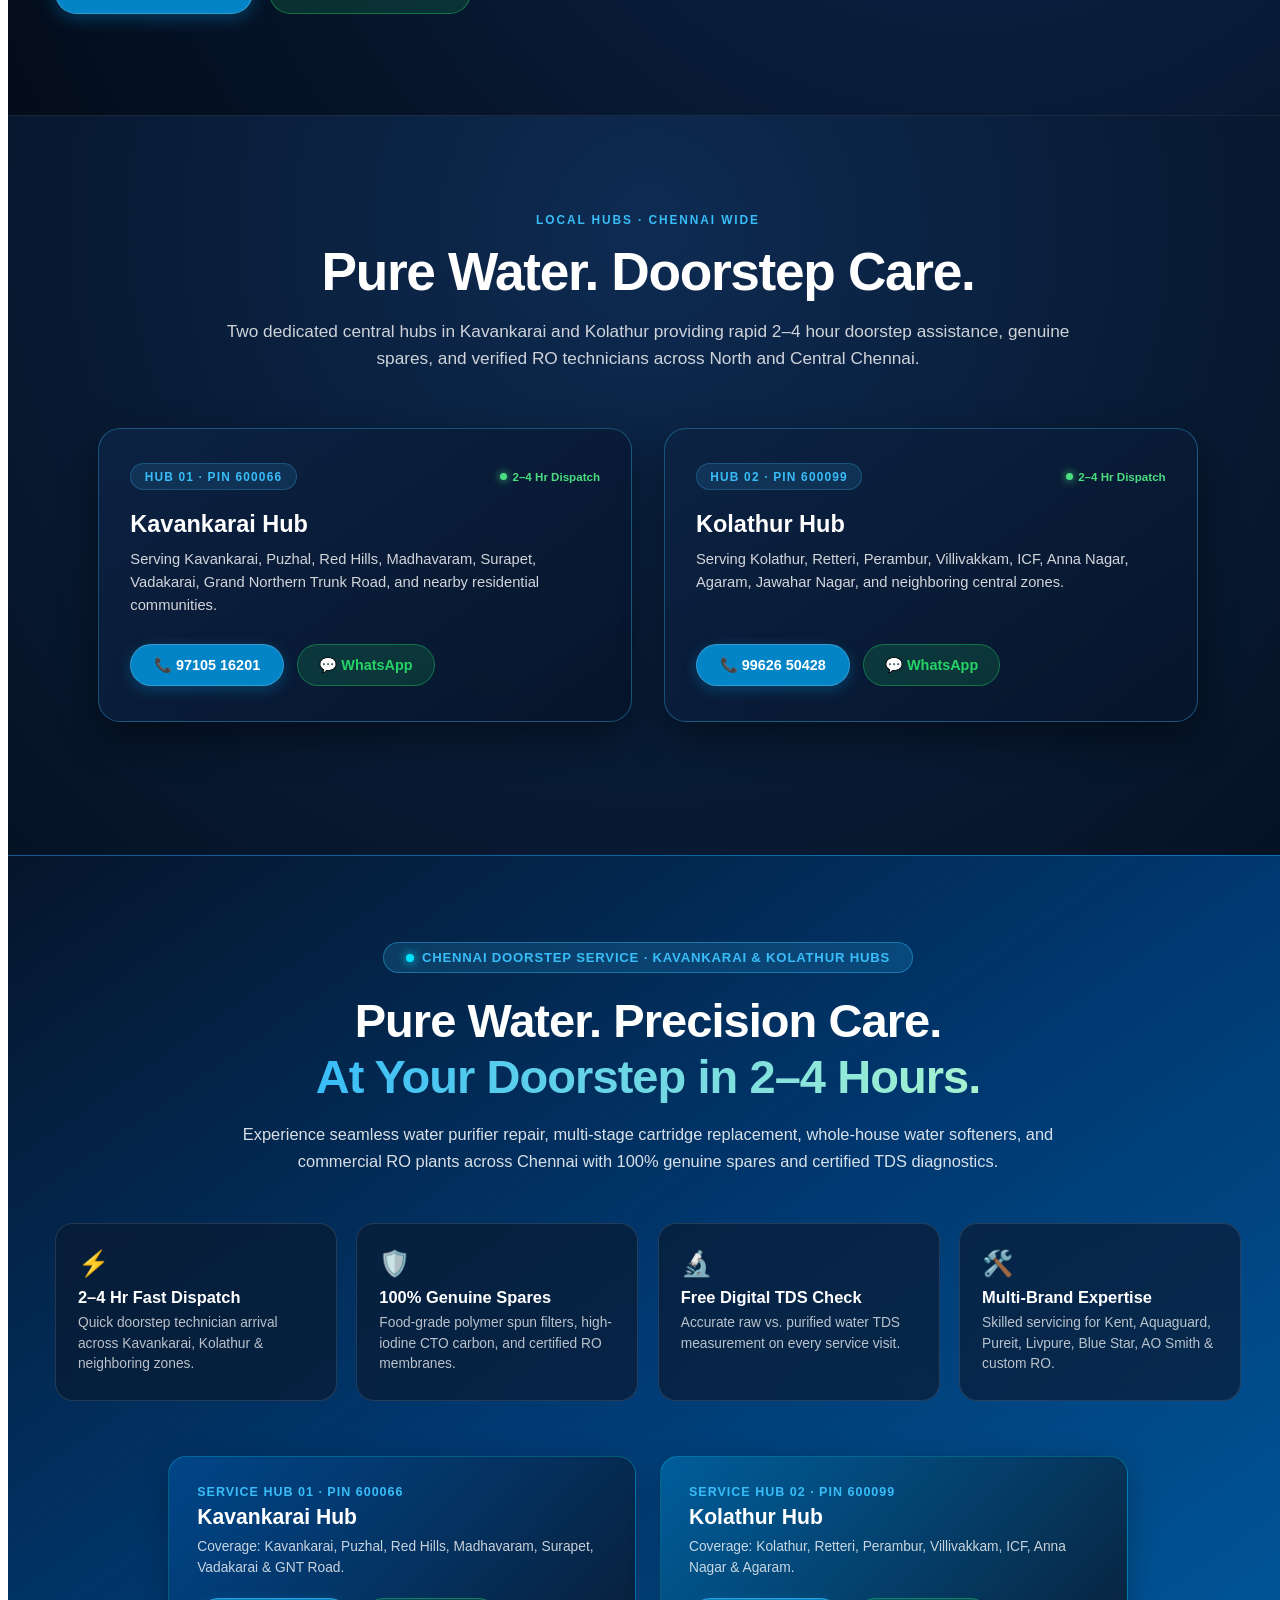
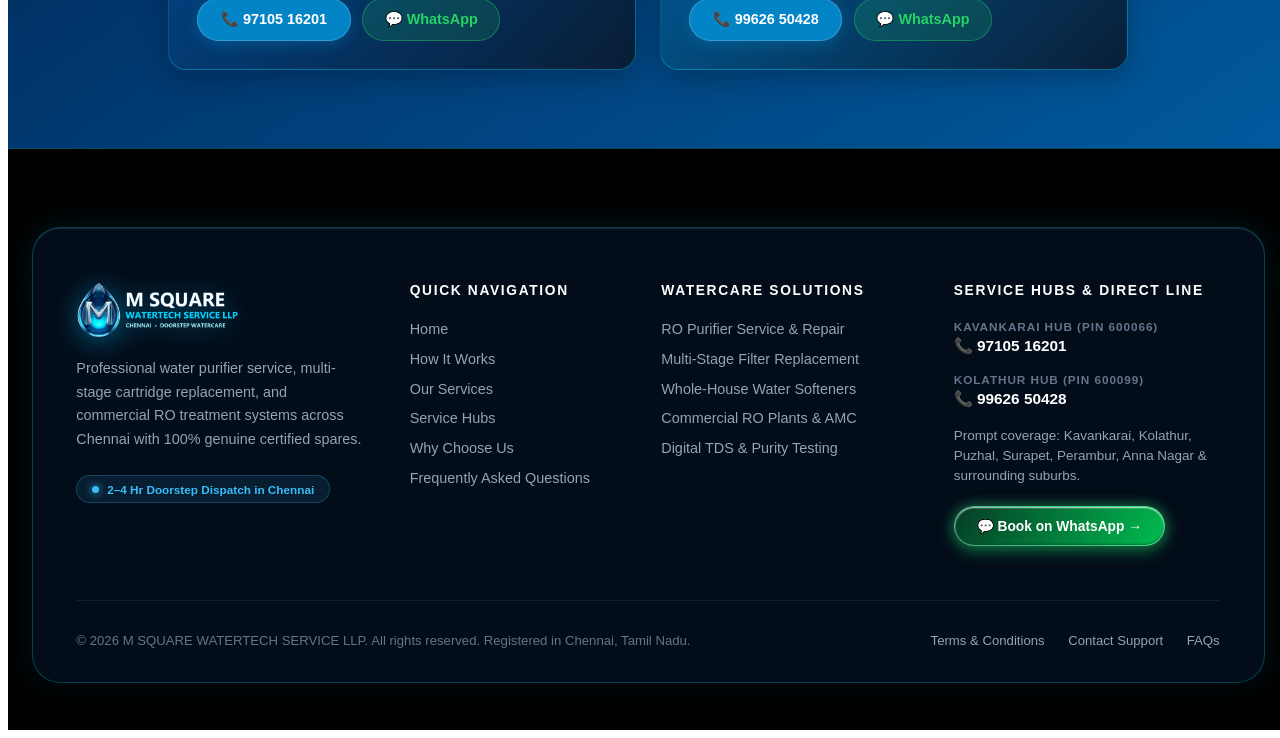
==== commit caa4f788: "fix(ui): fix mobile hub card alignment, normalize nav link sizes, and update pods hero title to roya" ====
--- a/index.html
+++ b/index.html
@@ -2558,13 +2558,13 @@
     </div>
 
     <!-- Hub Contact Action Cards -->
-    <div style="display: grid; grid-template-columns: repeat(auto-fit, minmax(320px, 1fr)); gap: 1.5rem; max-width: 960px; margin: 0 auto; position: relative; z-index: 2;">
+    <div class="msq-hub-contact-grid">
       <!-- Kavankarai Hub Card -->
-      <div style="background: linear-gradient(135deg, rgba(0, 87, 168, 0.55) 0%, rgba(10, 22, 40, 0.85) 100%); border: 1.5px solid rgba(0, 180, 216, 0.4); border-radius: 18px; padding: 1.8rem; text-align: left; box-shadow: 0 8px 30px rgba(0, 0, 0, 0.25);">
-        <div style="font-size: 0.8rem; text-transform: uppercase; color: #38bdf8; font-weight: 800; letter-spacing: 0.08em; margin-bottom: 0.4rem;">Service Hub 01 &middot; PIN 600066</div>
-        <h3 style="font-size: 1.35rem; color: #ffffff; font-weight: 800; margin: 0 0 0.5rem;">Kavankarai Hub</h3>
-        <p style="font-size: 0.88rem; color: rgba(255, 255, 255, 0.78); line-height: 1.5; margin: 0 0 1.25rem;">Coverage: Kavankarai, Puzhal, Red Hills, Madhavaram, Surapet, Vadakarai &amp; GNT Road.</p>
-        <div style="display: flex; gap: 0.75rem; flex-wrap: wrap;">
+      <div class="msq-hub-contact-card kavankarai">
+        <div class="msq-hub-tag">Service Hub 01 &middot; PIN 600066</div>
+        <h3 class="msq-hub-title">Kavankarai Hub</h3>
+        <p class="msq-hub-desc">Coverage: Kavankarai, Puzhal, Red Hills, Madhavaram, Surapet, Vadakarai &amp; GNT Road.</p>
+        <div class="msq-hub-btn-wrap">
           <a href="tel:9710516201" class="msq-btn-hub-call">
             📞 97105 16201
           </a>
@@ -2575,11 +2575,11 @@
       </div>
 
       <!-- Kolathur Hub Card -->
-      <div style="background: linear-gradient(135deg, rgba(0, 119, 182, 0.55) 0%, rgba(10, 22, 40, 0.85) 100%); border: 1.5px solid rgba(0, 180, 216, 0.4); border-radius: 18px; padding: 1.8rem; text-align: left; box-shadow: 0 8px 30px rgba(0, 0, 0, 0.25);">
-        <div style="font-size: 0.8rem; text-transform: uppercase; color: #38bdf8; font-weight: 800; letter-spacing: 0.08em; margin-bottom: 0.4rem;">Service Hub 02 &middot; PIN 600099</div>
-        <h3 style="font-size: 1.35rem; color: #ffffff; font-weight: 800; margin: 0 0 0.5rem;">Kolathur Hub</h3>
-        <p style="font-size: 0.88rem; color: rgba(255, 255, 255, 0.78); line-height: 1.5; margin: 0 0 1.25rem;">Coverage: Kolathur, Retteri, Perambur, Villivakkam, ICF, Anna Nagar &amp; Agaram.</p>
-        <div style="display: flex; gap: 0.75rem; flex-wrap: wrap;">
+      <div class="msq-hub-contact-card kolathur">
+        <div class="msq-hub-tag">Service Hub 02 &middot; PIN 600099</div>
+        <h3 class="msq-hub-title">Kolathur Hub</h3>
+        <p class="msq-hub-desc">Coverage: Kolathur, Retteri, Perambur, Villivakkam, ICF, Anna Nagar &amp; Agaram.</p>
+        <div class="msq-hub-btn-wrap">
           <a href="tel:9962650428" class="msq-btn-hub-call">
             📞 99626 50428
           </a>
--- a/msq-navbar-hero.css
+++ b/msq-navbar-hero.css
@@ -247,12 +247,12 @@
   text-decoration: none !important;
   font-size: 0.81rem !important;
   font-weight: 700 !important;
-  padding: 0.32rem 0.78rem !important;
+  padding: 0.32rem 0.72rem !important;
   border-radius: 999px !important;
   border: 1px solid rgba(255, 255, 255, 0.28) !important;
   background: linear-gradient(135deg, rgba(255, 255, 255, 0.12) 0%, rgba(14, 68, 140, 0.35) 50%, rgba(6, 25, 55, 0.5) 100%) !important;
-  box-shadow: 0 2px 6px rgba(0, 0, 0, 0.2), inset 0 1px 1px rgba(255, 255, 255, 0.55) !important;
-  transition: all 0.25s cubic-bezier(0.16, 1, 0.3, 1) !important;
+  box-shadow: 0 1px 4px rgba(0, 0, 0, 0.2), inset 0 1px 1px rgba(255, 255, 255, 0.5) !important;
+  transition: border-color 0.2s ease, background 0.2s ease, box-shadow 0.2s ease !important;
   white-space: nowrap !important;
   letter-spacing: 0.01em !important;
   line-height: 1.2 !important;
@@ -261,6 +261,8 @@
   justify-content: center !important;
   cursor: pointer !important;
   user-select: none !important;
+  box-sizing: border-box !important;
+  transform: none !important;
 }
 
 .msq-link::before {
@@ -294,7 +296,7 @@
   background: linear-gradient(115deg, #0057c8 0%, #0093fe 30%, #00d4ff 70%, #06d6a0 100%) !important;
   background-size: 200% 200% !important;
   animation: msqLiquidSurfaceFlow 4s ease-in-out infinite !important;
-  box-shadow: 0 2px 10px rgba(0, 180, 216, 0.45), inset 0 1px 1.5px #ffffff !important;
+  box-shadow: 0 1px 6px rgba(0, 180, 216, 0.35), inset 0 1px 1.5px #ffffff !important;
   transform: none !important;
 }
 
@@ -307,12 +309,13 @@
 /* Active Navigation Item (Permanent Radiant Liquid Metal Chrome Pill) */
 .msq-link.is-active {
   color: #ffffff !important;
-  font-weight: 800 !important;
+  font-weight: 700 !important;
+  padding: 0.32rem 0.72rem !important;
   border: 1px solid rgba(255, 255, 255, 0.65) !important;
   background: linear-gradient(115deg, #0057c8 0%, #0093fe 35%, #00d4ff 70%, #06d6a0 100%) !important;
   background-size: 200% 200% !important;
   animation: msqLiquidSurfaceFlow 4s ease-in-out infinite !important;
-  box-shadow: 0 2px 12px rgba(0, 140, 214, 0.5), inset 0 1.2px 1.5px rgba(255, 255, 255, 0.85) !important;
+  box-shadow: 0 1px 8px rgba(0, 140, 214, 0.4), inset 0 1.2px 1.5px rgba(255, 255, 255, 0.85) !important;
   transform: none !important;
 }
 
@@ -632,14 +635,16 @@
   isolation: isolate !important;
   color: #ffffff !important;
   text-decoration: none !important;
-  font-size: 1.05rem !important;
+  font-size: 0.95rem !important;
   font-weight: 700 !important;
-  padding: 0.75rem 1.15rem !important;
+  padding: 0.65rem 1.1rem !important;
   border-radius: 999px !important;
   border: 1px solid rgba(255, 255, 255, 0.25) !important;
   background: linear-gradient(135deg, rgba(255, 255, 255, 0.12) 0%, rgba(14, 68, 140, 0.35) 100%) !important;
-  box-shadow: 0 2px 8px rgba(0, 0, 0, 0.2), inset 0 1px 1px rgba(255, 255, 255, 0.6) !important;
-  transition: all 0.25s ease !important;
+  box-shadow: 0 1px 4px rgba(0, 0, 0, 0.2), inset 0 1px 1px rgba(255, 255, 255, 0.45) !important;
+  transition: border-color 0.2s ease, background 0.2s ease, box-shadow 0.2s ease !important;
+  transform: none !important;
+  box-sizing: border-box !important;
 }
 
 .msq-drawer-link::before {
@@ -670,10 +675,11 @@
 .msq-drawer-link:active,
 .msq-drawer-link.is-active {
   color: #ffffff !important;
+  font-weight: 700 !important;
   border-color: rgba(0, 229, 201, 0.85) !important;
   background: linear-gradient(115deg, #0057c8 0%, #0093fe 35%, #00d4ff 70%, #06d6a0 100%) !important;
-  box-shadow: 0 4px 18px rgba(0, 180, 216, 0.55), inset 0 1px 1.5px rgba(255, 255, 255, 0.8) !important;
-  transform: translateX(4px) !important;
+  box-shadow: 0 2px 10px rgba(0, 180, 216, 0.4), inset 0 1px 1.5px rgba(255, 255, 255, 0.8) !important;
+  transform: none !important;
 }
 
 .msq-drawer-link:hover::after,
--- a/msq-lower-sections.css
+++ b/msq-lower-sections.css
@@ -1546,6 +1546,76 @@
   line-height: 1.5;
 }
 
+/* ── Hub Contact Action Cards ── */
+.msq-hub-contact-grid {
+  display: grid !important;
+  grid-template-columns: repeat(2, 1fr) !important;
+  gap: 1.5rem !important;
+  max-width: 960px !important;
+  width: 100% !important;
+  margin: 0 auto !important;
+  position: relative !important;
+  z-index: 2 !important;
+  box-sizing: border-box !important;
+}
+
+.msq-hub-contact-card {
+  border-radius: 18px !important;
+  padding: 1.8rem !important;
+  text-align: left !important;
+  box-shadow: 0 8px 30px rgba(0, 0, 0, 0.25) !important;
+  box-sizing: border-box !important;
+  width: 100% !important;
+  max-width: 100% !important;
+  overflow: hidden !important;
+  transition: transform 0.25s ease, box-shadow 0.25s ease !important;
+}
+
+.msq-hub-contact-card:hover {
+  transform: translateY(-3px) !important;
+  box-shadow: 0 12px 35px rgba(0, 0, 0, 0.35) !important;
+}
+
+.msq-hub-contact-card.kavankarai {
+  background: linear-gradient(135deg, rgba(0, 87, 168, 0.55) 0%, rgba(10, 22, 40, 0.85) 100%) !important;
+  border: 1.5px solid rgba(0, 180, 216, 0.4) !important;
+}
+
+.msq-hub-contact-card.kolathur {
+  background: linear-gradient(135deg, rgba(0, 119, 182, 0.55) 0%, rgba(10, 22, 40, 0.85) 100%) !important;
+  border: 1.5px solid rgba(0, 180, 216, 0.4) !important;
+}
+
+.msq-hub-contact-card .msq-hub-tag {
+  font-size: 0.8rem !important;
+  text-transform: uppercase !important;
+  color: #38bdf8 !important;
+  font-weight: 800 !important;
+  letter-spacing: 0.08em !important;
+  margin-bottom: 0.4rem !important;
+}
+
+.msq-hub-contact-card .msq-hub-title {
+  font-size: 1.35rem !important;
+  color: #ffffff !important;
+  font-weight: 800 !important;
+  margin: 0 0 0.5rem !important;
+}
+
+.msq-hub-contact-card .msq-hub-desc {
+  font-size: 0.88rem !important;
+  color: rgba(255, 255, 255, 0.78) !important;
+  line-height: 1.5 !important;
+  margin: 0 0 1.25rem !important;
+  word-break: break-word !important;
+}
+
+.msq-hub-contact-card .msq-hub-btn-wrap {
+  display: flex !important;
+  gap: 0.75rem !important;
+  flex-wrap: wrap !important;
+}
+
 /* ── 8. MASTER 4-COLUMN PROFESSIONAL FOOTER ── */
 .msq-footer-master {
   background: #030a14;
@@ -1793,6 +1863,29 @@
     grid-template-columns: 1fr;
     gap: 1.5rem;
   }
+  .msq-hub-contact-grid {
+    grid-template-columns: 1fr !important;
+    gap: 1.25rem !important;
+    width: 100% !important;
+    max-width: 100% !important;
+    padding: 0 !important;
+    box-sizing: border-box !important;
+  }
+  .msq-hub-contact-card {
+    padding: 1.35rem 1.15rem !important;
+    border-radius: 16px !important;
+    width: 100% !important;
+    max-width: 100% !important;
+    box-sizing: border-box !important;
+  }
+  .msq-hub-contact-card .msq-btn-hub-call,
+  .msq-hub-contact-card .msq-btn-hub-wa {
+    flex: 1 1 auto !important;
+    padding: 0.65rem 1rem !important;
+    font-size: 0.85rem !important;
+    justify-content: center !important;
+    text-align: center !important;
+  }
   .msq-footer-grid {
     grid-template-columns: 1fr;
     gap: 2.5rem;
@@ -1900,6 +1993,20 @@
   }
 }
 
+@media screen and (max-width: 380px) {
+  .msquare-prefooter-cta {
+    padding-left: 0.75rem !important;
+    padding-right: 0.75rem !important;
+  }
+  .msq-hub-contact-card {
+    padding: 1.1rem 0.85rem !important;
+  }
+  .msq-hub-contact-card .msq-btn-hub-call,
+  .msq-hub-contact-card .msq-btn-hub-wa {
+    width: 100% !important;
+  }
+}
+
 @media (prefers-reduced-motion: reduce) {
   .halo-floor-ripple.r1,
   .halo-floor-ripple.r2 {
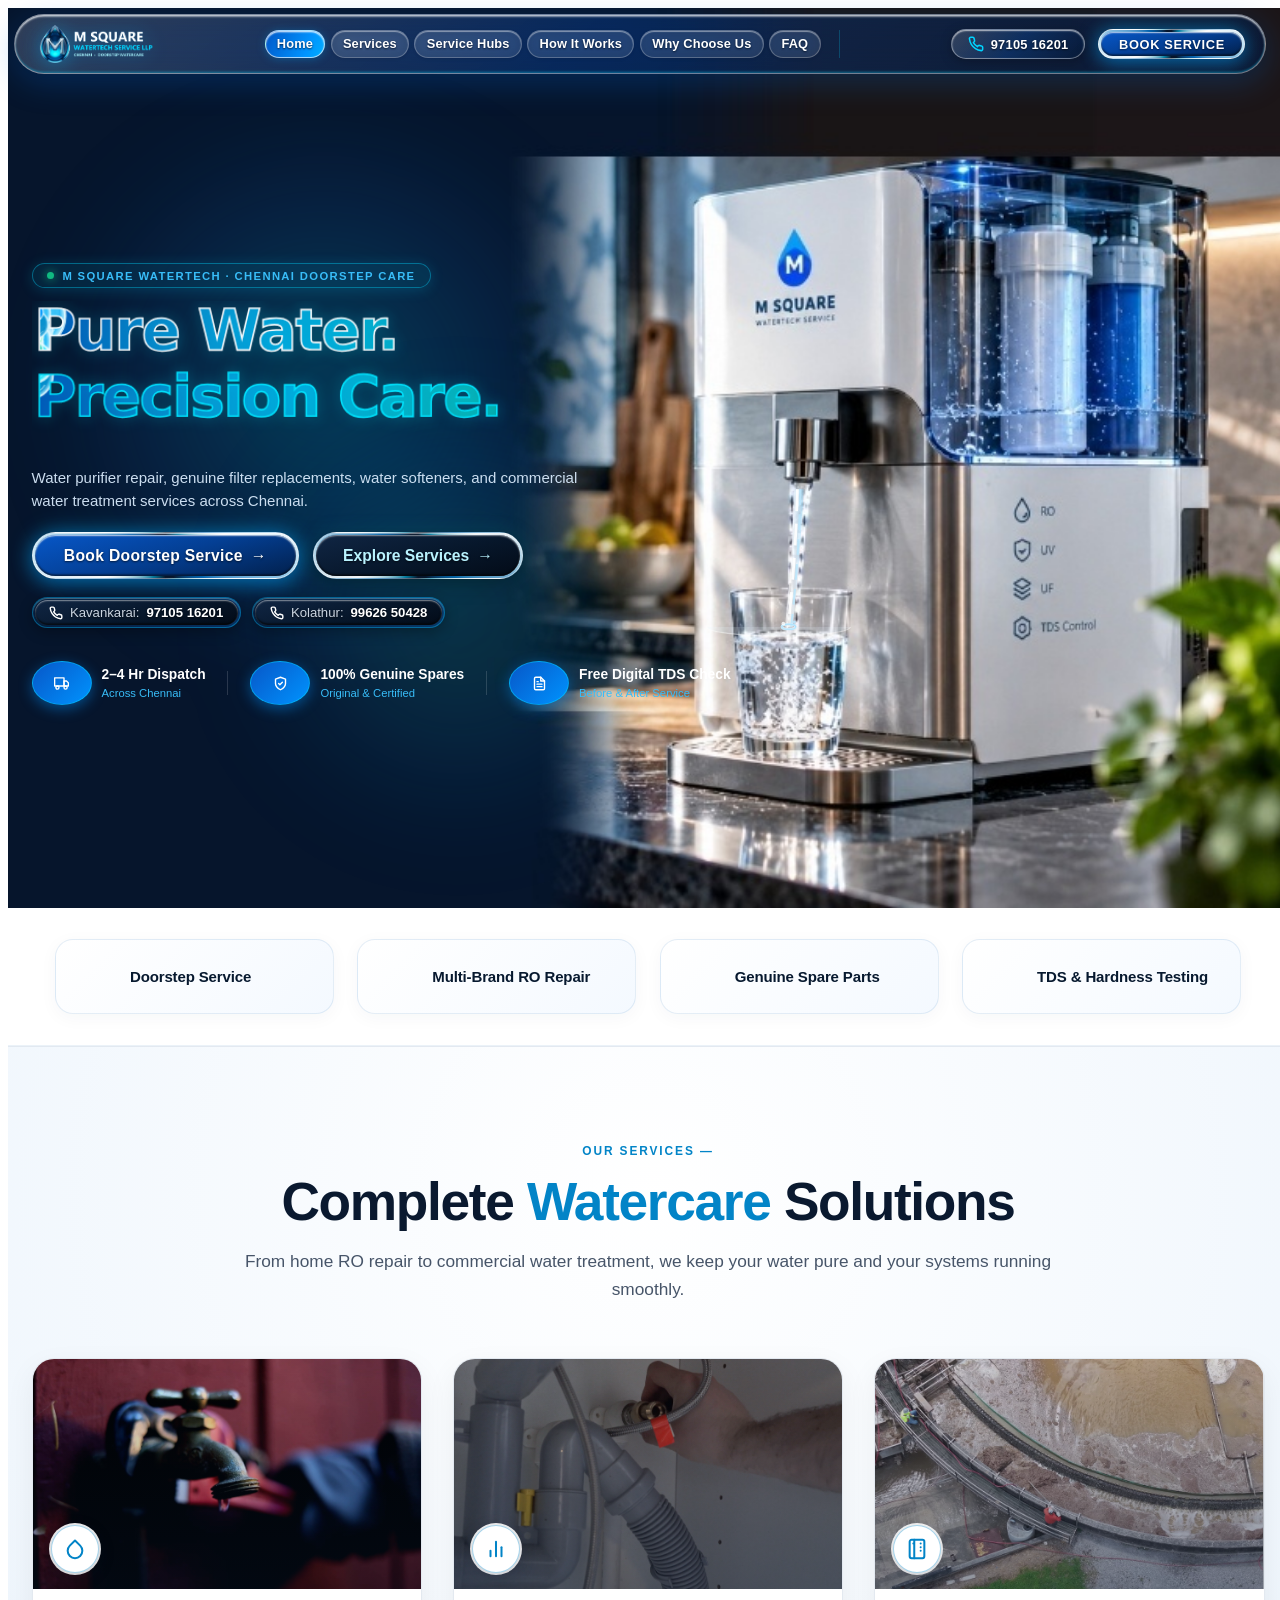
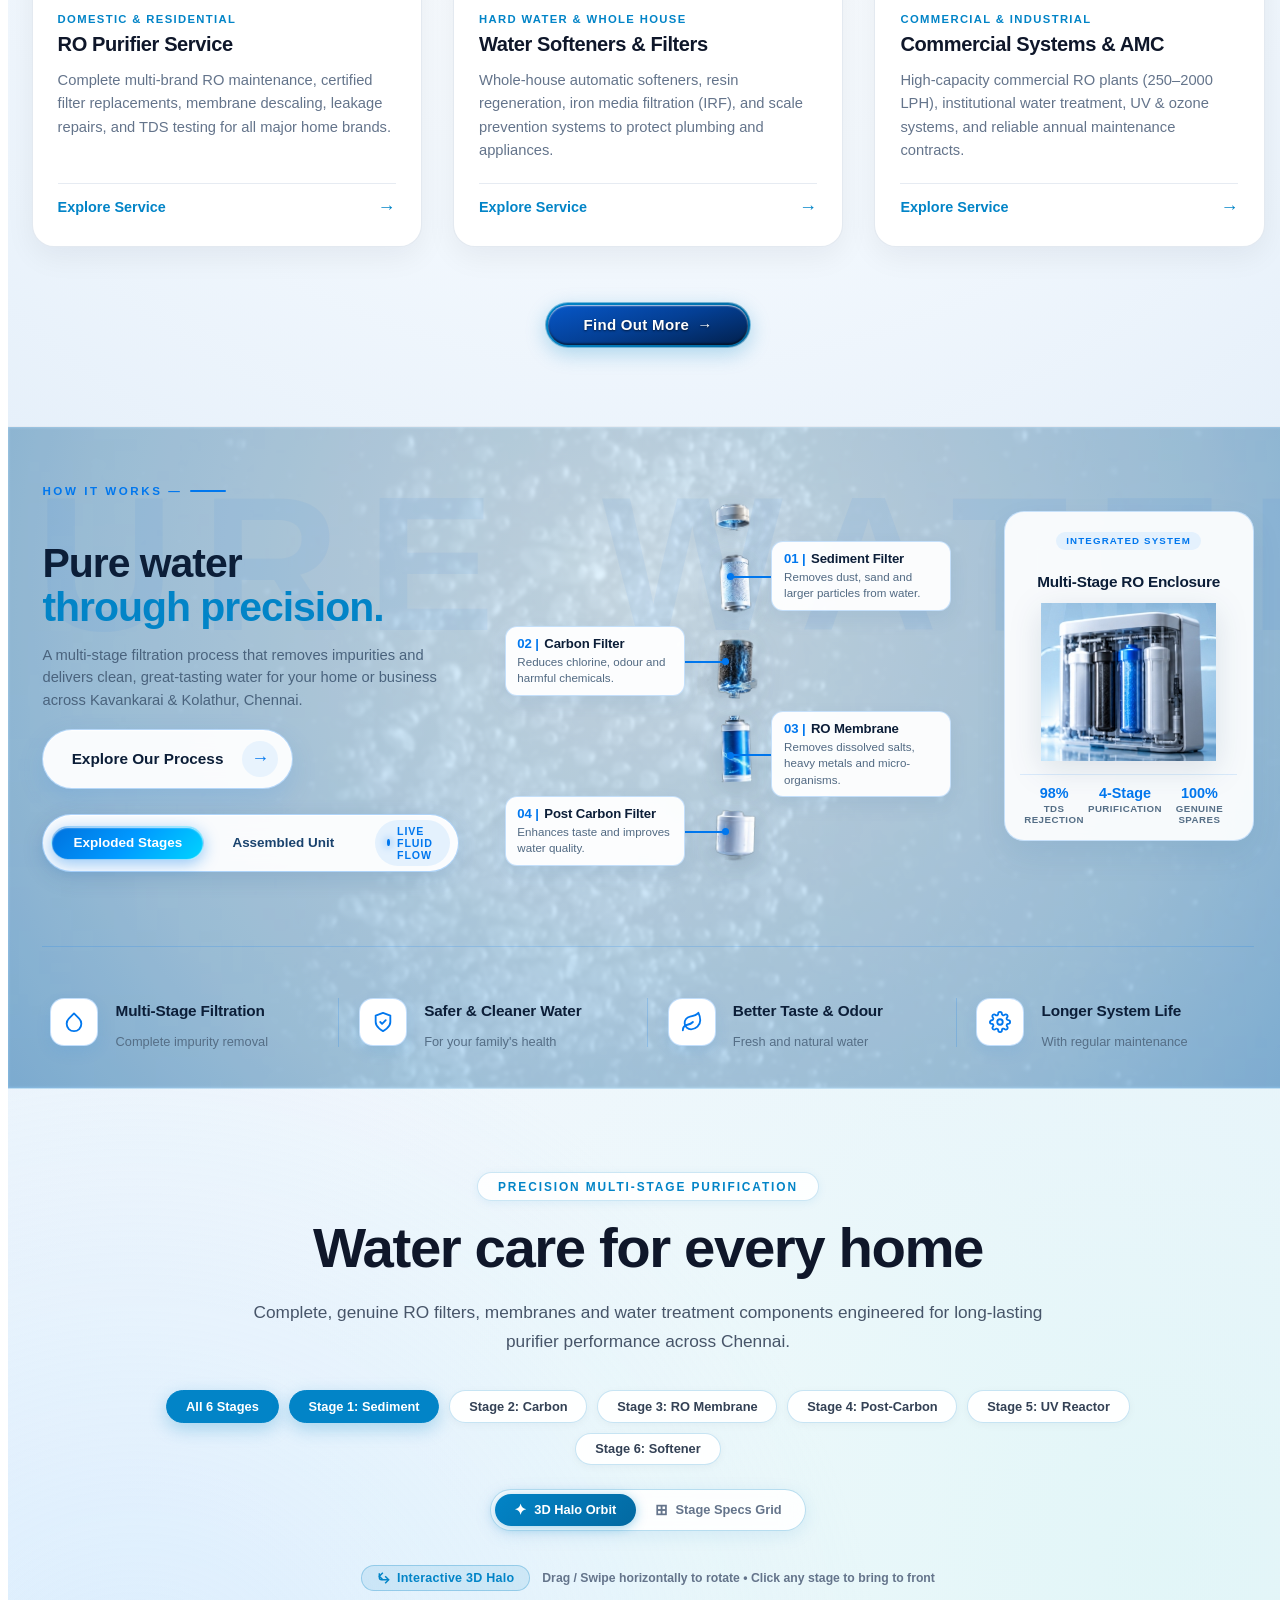
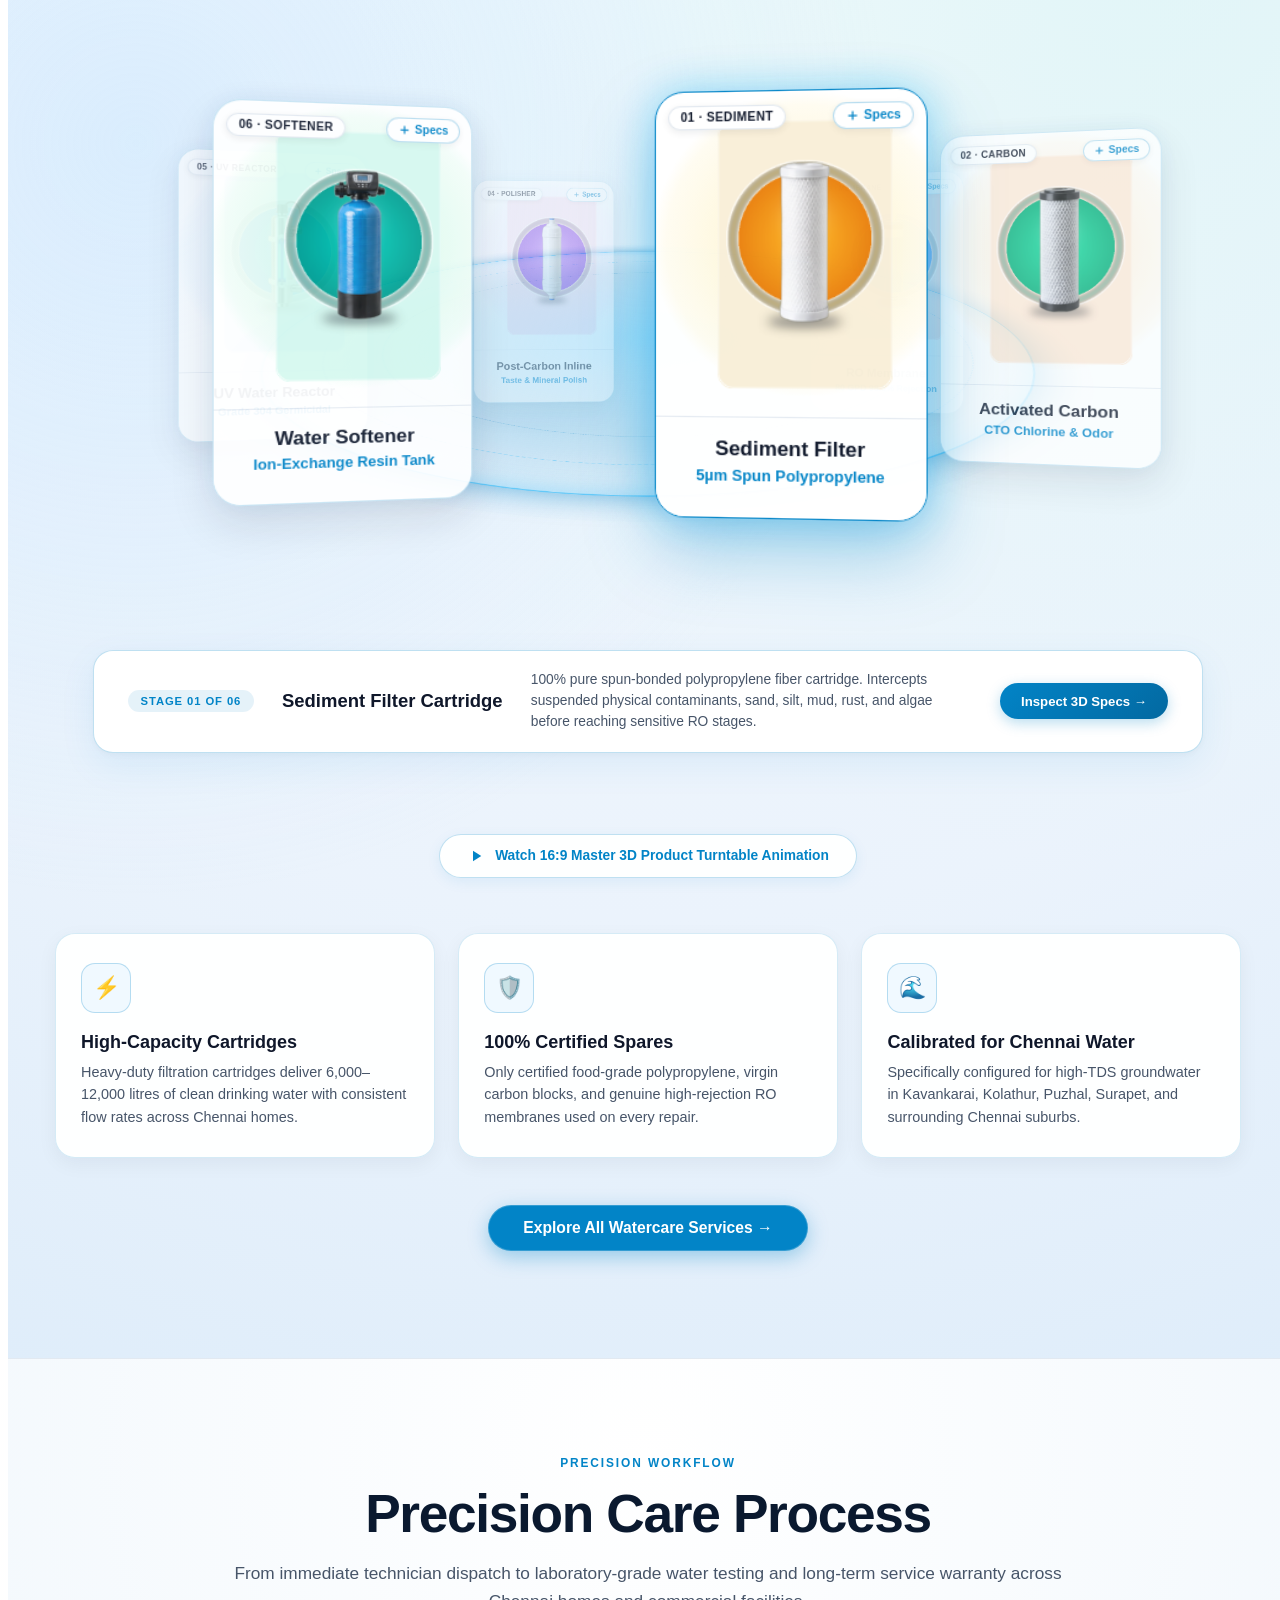
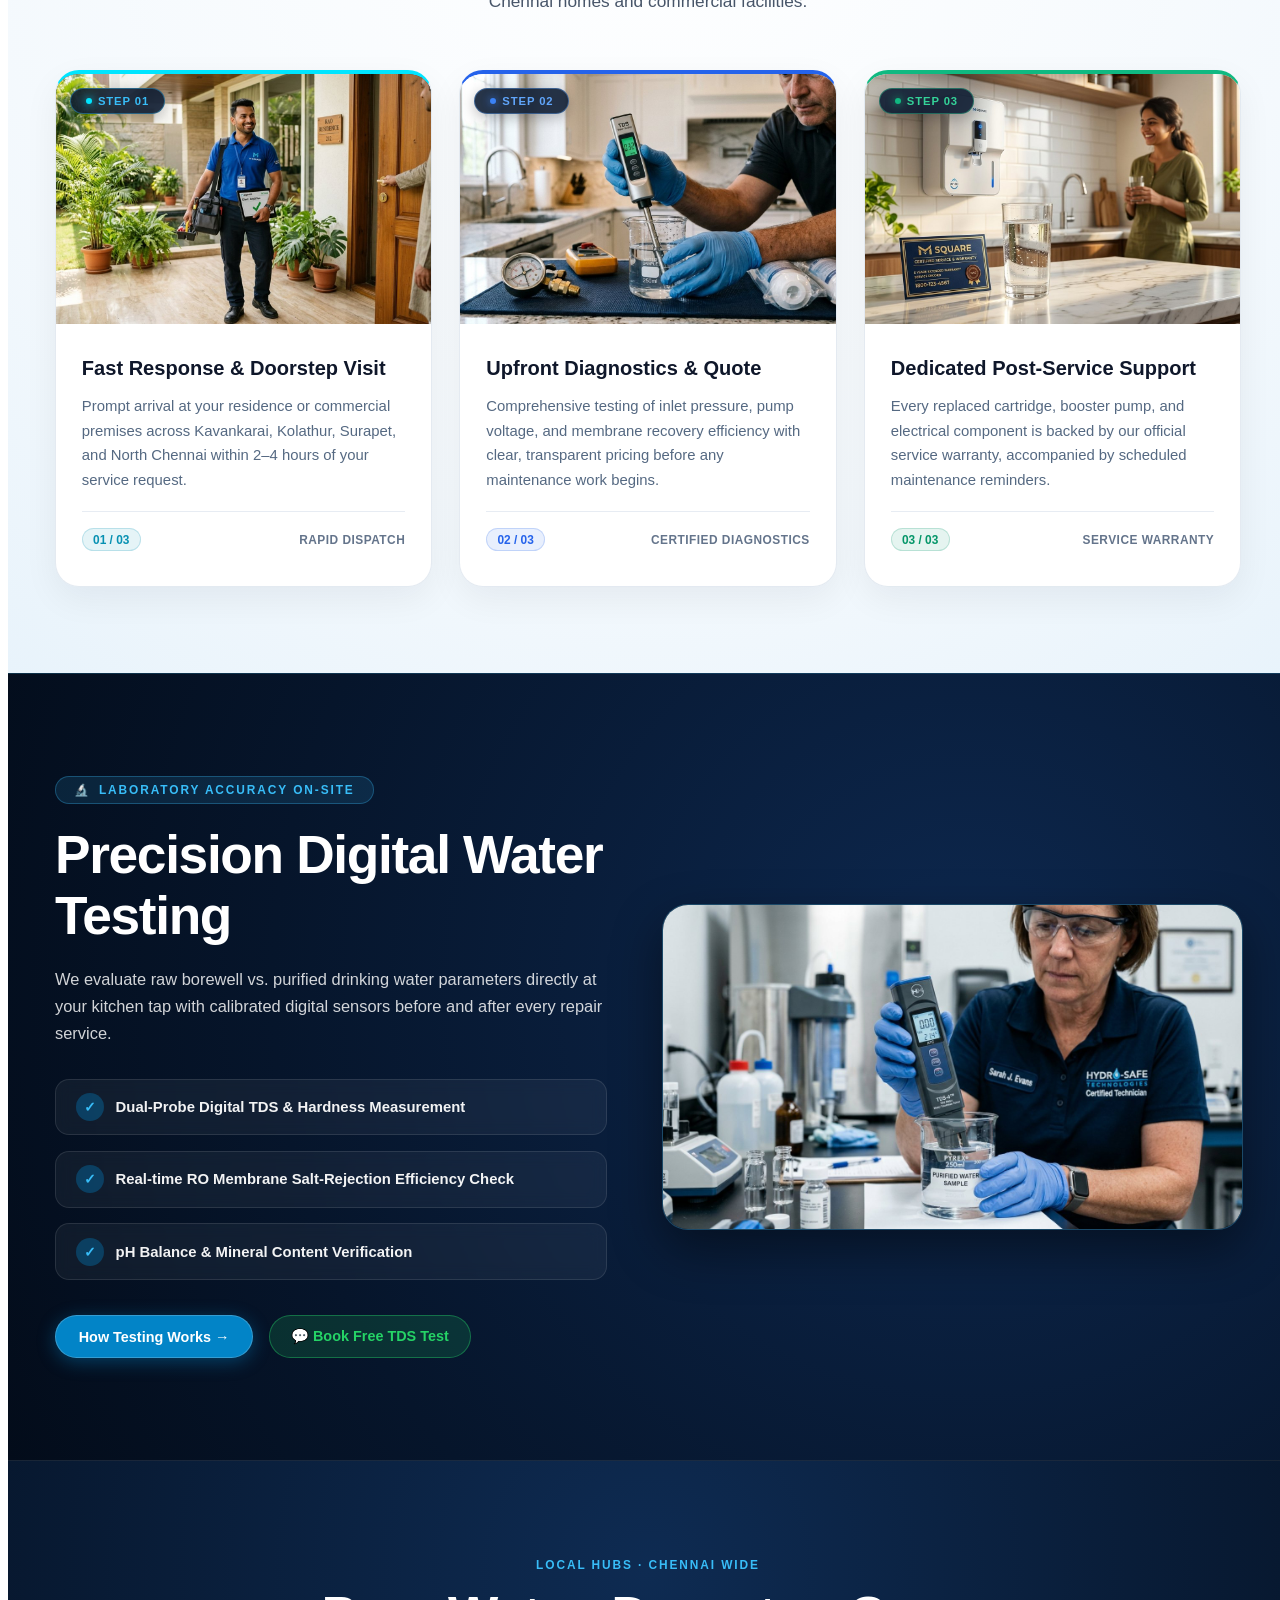
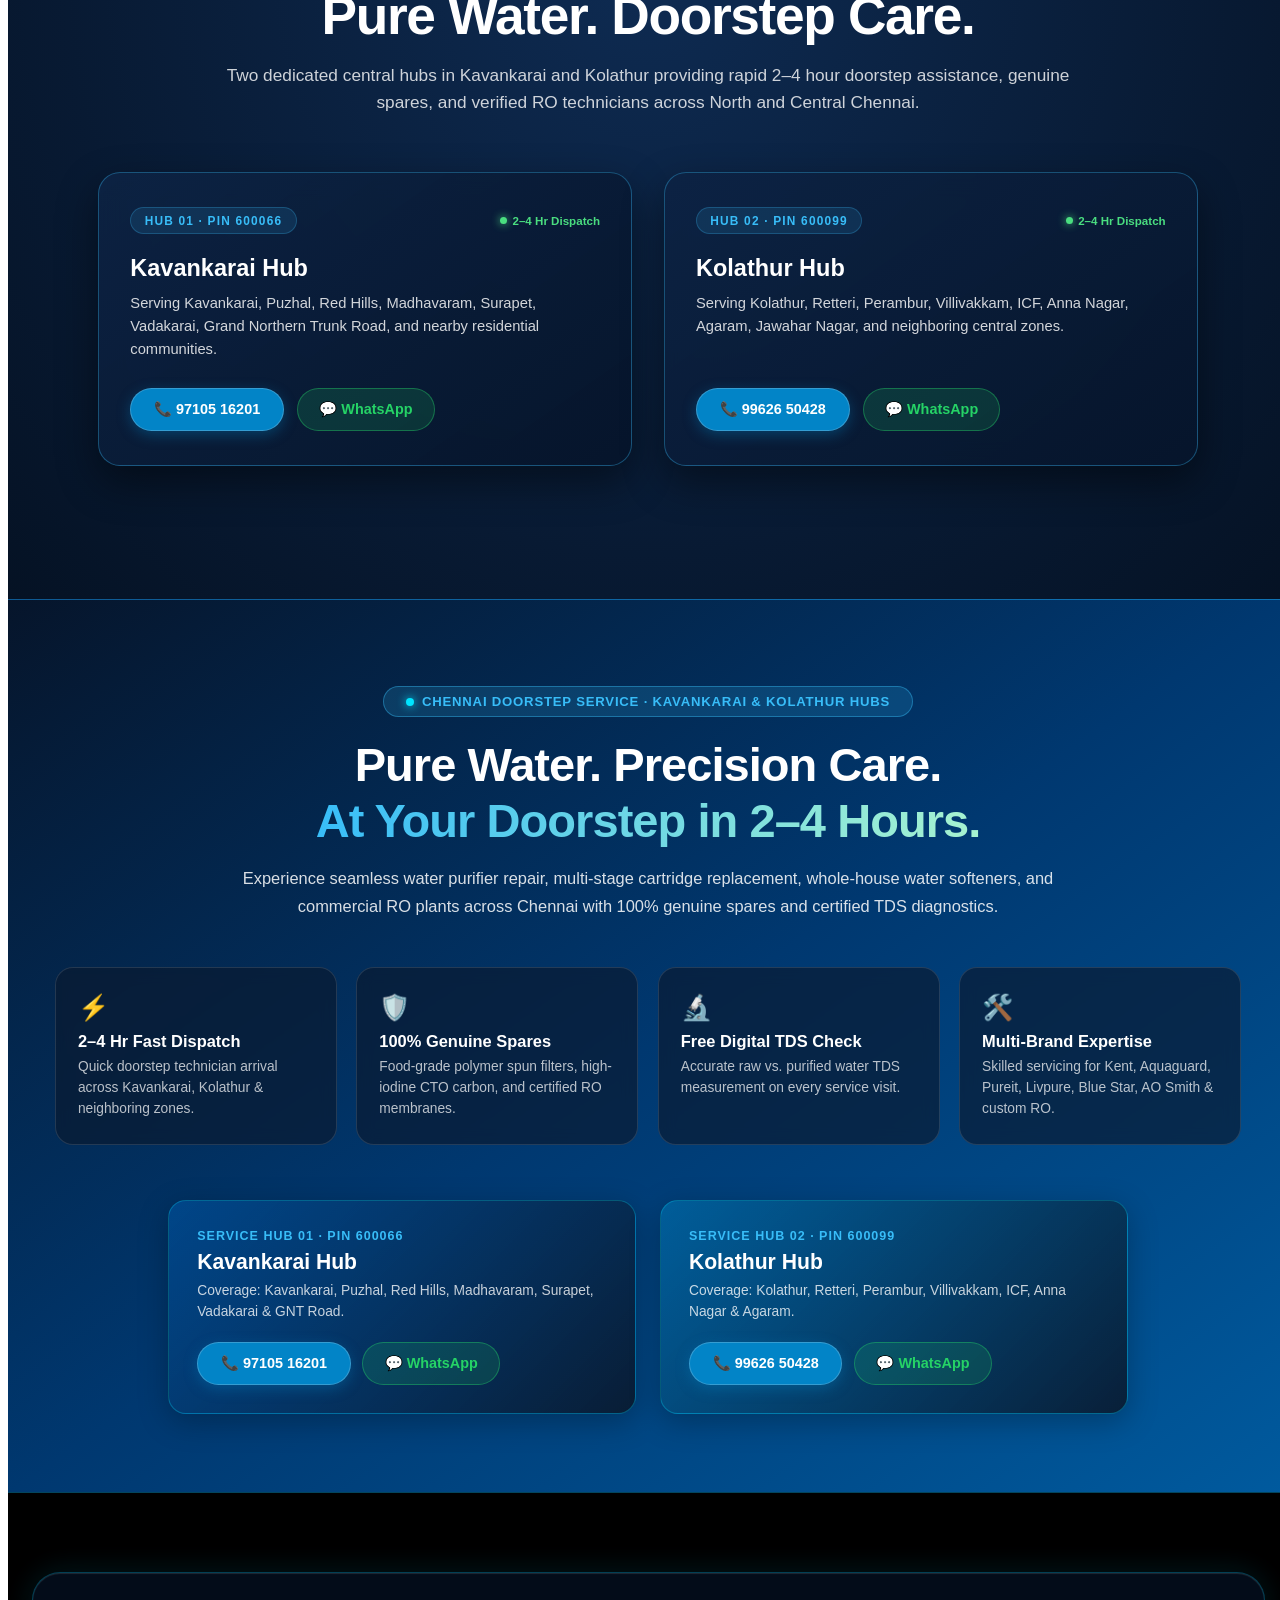
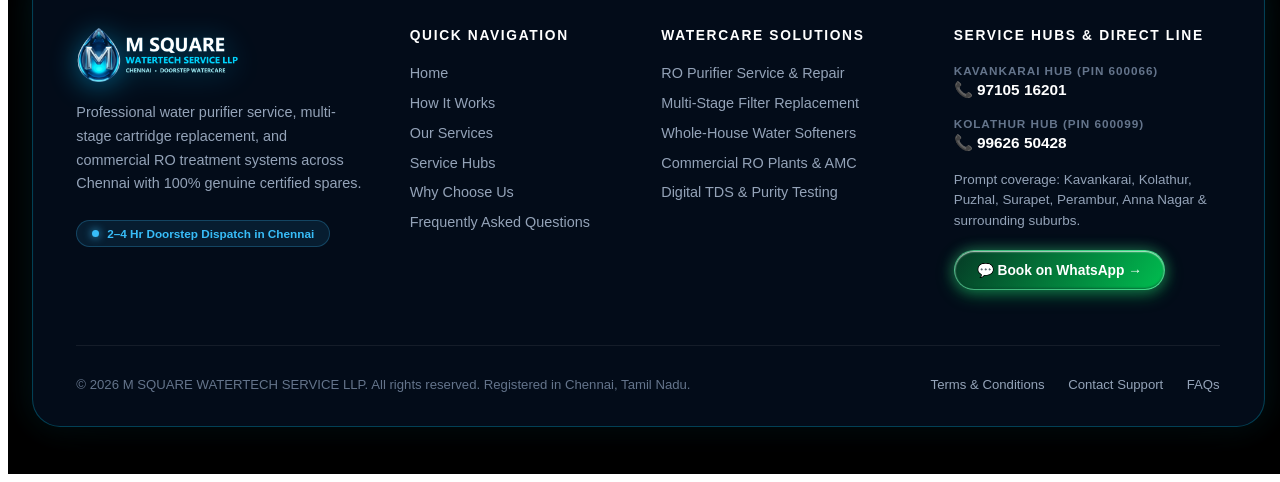
==== commit 1d5deb98: "fix(ui): compact Section 2 to fit laptop screens without cutoff, clarify navbar pills to luminous gl" ====
--- a/index.html
+++ b/index.html
@@ -17,7 +17,7 @@
     .showcase-section {
       position: relative;
       background: radial-gradient(circle at 50% 25%, #dff2fe 0%, #cae6fa 35%, #b2daf6 70%, #90c7f2 100%);
-      padding: 5.2rem 2.5rem 2.8rem;
+      padding: 2.2rem 2.2rem 1.6rem;
       min-height: auto;
       display: flex;
       flex-direction: column;
@@ -60,9 +60,9 @@
     .showcase-grid {
       display: grid;
       grid-template-columns: 1fr 1.65fr 0.95fr;
-      gap: 2.2rem;
+      gap: 1.5rem;
       align-items: center;
-      min-height: 620px;
+      min-height: auto;
       position: relative;
     }
 
@@ -74,71 +74,71 @@
     .showcase-tag {
       display: inline-flex;
       align-items: center;
-      gap: 0.6rem;
-      font-size: 0.8rem;
+      gap: 0.5rem;
+      font-size: 0.74rem;
       font-weight: 700;
-      letter-spacing: 0.28em;
+      letter-spacing: 0.22em;
       text-transform: uppercase;
       color: #0077ee;
-      margin-bottom: 1.3rem;
+      margin-bottom: 0.65rem;
     }
     .showcase-tag::after {
       content: "";
       display: inline-block;
-      width: 42px;
+      width: 36px;
       height: 2px;
       background: #0077ee;
       border-radius: 2px;
     }
     .showcase-title {
-      font-size: clamp(2.5rem, 4vw, 3.8rem);
+      font-size: clamp(2rem, 3.2vw, 2.85rem);
       font-weight: 800;
       line-height: 1.08;
       color: #0c1e38;
-      margin-bottom: 1.4rem;
+      margin-bottom: 0.75rem;
       letter-spacing: -0.025em;
     }
     .showcase-desc {
-      font-size: 1.05rem;
-      line-height: 1.65;
+      font-size: 0.94rem;
+      line-height: 1.5;
       color: #4a637d;
-      max-width: 420px;
-      margin-bottom: 2.2rem;
+      max-width: 400px;
+      margin-bottom: 1.15rem;
     }
 
     /* Explore Button */
     .showcase-cta {
       display: inline-flex;
       align-items: center;
-      gap: 1.2rem;
-      background: rgba(255, 255, 255, 0.92);
+      gap: 1rem;
+      background: rgba(255, 255, 255, 0.95);
       backdrop-filter: blur(16px);
       border: 1px solid rgba(0, 119, 238, 0.28);
       border-radius: 999px;
-      padding: 0.72rem 0.9rem 0.72rem 1.8rem;
+      padding: 0.58rem 0.8rem 0.58rem 1.6rem;
       color: #0c1e38;
       font-weight: 700;
-      font-size: 0.98rem;
+      font-size: 0.92rem;
       text-decoration: none;
-      box-shadow: 0 10px 28px rgba(0, 119, 238, 0.1);
+      box-shadow: 0 8px 24px rgba(0, 119, 238, 0.1);
       transition: all 0.35s cubic-bezier(0.2, 0.8, 0.2, 1);
     }
     .showcase-cta:hover {
       transform: translateY(-2px);
-      box-shadow: 0 16px 36px rgba(0, 119, 238, 0.2);
+      box-shadow: 0 14px 32px rgba(0, 119, 238, 0.2);
       background: #ffffff;
       border-color: #0077ee;
     }
     .showcase-cta-arrow {
-      width: 36px;
-      height: 36px;
+      width: 32px;
+      height: 32px;
       background: #e8f3fd;
       border-radius: 50%;
       display: flex;
       align-items: center;
       justify-content: center;
       color: #0077ee;
-      font-size: 1.1rem;
+      font-size: 1.05rem;
       font-weight: 800;
       transition: all 0.3s;
     }
@@ -155,16 +155,16 @@
       backdrop-filter: blur(10px);
       border: 1px solid rgba(0, 119, 238, 0.24);
       border-radius: 999px;
-      padding: 4px;
-      margin-top: 1.8rem;
+      padding: 3px 5px;
+      margin-top: 1rem;
       box-shadow: 0 4px 16px rgba(12, 74, 138, 0.06);
     }
     .assembly-btn {
       border: none;
       background: transparent;
-      padding: 0.5rem 1.25rem;
+      padding: 0.42rem 1.05rem;
       border-radius: 999px;
-      font-size: 0.84rem;
+      font-size: 0.8rem;
       font-weight: 700;
       color: #4a637d;
       cursor: pointer;
@@ -180,8 +180,8 @@
     .water-flow-indicator {
       display: inline-flex;
       align-items: center;
-      gap: 0.5rem;
-      font-size: 0.72rem;
+      gap: 0.45rem;
+      font-size: 0.68rem;
       font-weight: 700;
       letter-spacing: 0.08em;
       text-transform: uppercase;
@@ -210,14 +210,14 @@
       display: flex;
       justify-content: center;
       align-items: center;
-      min-height: 540px;
+      min-height: 430px;
     }
 
     .filter-stack-stage {
       position: relative;
       width: 100%;
-      max-width: 530px;
-      height: 540px;
+      max-width: 510px;
+      height: 430px;
       display: flex;
       flex-direction: column;
       align-items: center;
@@ -231,8 +231,8 @@
       top: 50%;
       left: 50%;
       transform: translate(-50%, -50%);
-      width: 480px;
-      height: 720px;
+      width: 440px;
+      height: 520px;
       pointer-events: none;
       z-index: 4; /* Floats smoothly around and over the cartridges */
     }
@@ -243,8 +243,8 @@
       top: 50%;
       left: 50%;
       transform: translate(-50%, -50%);
-      width: 340px;
-      height: 620px;
+      width: 300px;
+      height: 480px;
       pointer-events: none;
       z-index: 1;
       opacity: 0.75;
@@ -264,8 +264,8 @@
       left: 50%;
       top: 50%;
       transform: translate(-50%, -50%);
-      width: 110px;
-      height: 440px;
+      width: 100px;
+      height: 350px;
       display: flex;
       flex-direction: column;
       align-items: center;
@@ -288,22 +288,22 @@
     .filter-cartridge img {
       max-width: 100%;
       height: auto;
-      max-height: 80px;
+      max-height: 66px;
       display: block;
-      filter: drop-shadow(0 8px 16px rgba(12, 45, 80, 0.16));
+      filter: drop-shadow(0 6px 14px rgba(12, 45, 80, 0.16));
       transition: filter 0.3s;
     }
     #partTop img {
-      max-height: 56px;
+      max-height: 44px;
     }
     .filter-cartridge:hover img {
-      filter: drop-shadow(0 16px 26px rgba(0, 119, 238, 0.28));
+      filter: drop-shadow(0 14px 24px rgba(0, 119, 238, 0.28));
     }
 
     /* Sleek Callout Typography and Connecting Lines */
     .callout-box {
       position: absolute;
-      width: 185px;
+      width: 180px;
       z-index: 5;
       transition: all 0.45s cubic-bezier(0.2, 0.8, 0.2, 1);
       pointer-events: auto;
@@ -313,8 +313,8 @@
       backdrop-filter: blur(12px);
       border: 1px solid rgba(0, 119, 238, 0.22);
       border-radius: 12px;
-      padding: 0.65rem 0.85rem;
-      box-shadow: 0 10px 24px rgba(12, 74, 138, 0.08);
+      padding: 0.55rem 0.75rem;
+      box-shadow: 0 8px 20px rgba(12, 74, 138, 0.08);
       transition: all 0.3s ease;
     }
     .callout-box:hover .callout-content {
@@ -365,7 +365,7 @@
 
     /* Callout 01 (Right - Sediment) */
     .callout-1 {
-      top: 118px;
+      top: 80px;
       right: 10px;
     }
     .callout-1 .callout-line {
@@ -379,7 +379,7 @@
 
     /* Callout 02 (Left - Carbon) */
     .callout-2 {
-      top: 221px;
+      top: 165px;
       left: 10px;
     }
     .callout-2 .callout-line {
@@ -393,7 +393,7 @@
 
     /* Callout 03 (Right - RO Membrane) */
     .callout-3 {
-      top: 324px;
+      top: 250px;
       right: 10px;
     }
     .callout-3 .callout-line {
@@ -407,7 +407,7 @@
 
     /* Callout 04 (Left - Post Carbon) */
     .callout-4 {
-      top: 427px;
+      top: 335px;
       left: 10px;
     }
     .callout-4 .callout-line {
--- a/msq-navbar-hero.css
+++ b/msq-navbar-hero.css
@@ -245,13 +245,15 @@
   isolation: isolate !important;
   color: #ffffff !important;
   text-decoration: none !important;
-  font-size: 0.81rem !important;
+  font-size: 0.82rem !important;
   font-weight: 700 !important;
   padding: 0.32rem 0.72rem !important;
   border-radius: 999px !important;
-  border: 1px solid rgba(255, 255, 255, 0.28) !important;
-  background: linear-gradient(135deg, rgba(255, 255, 255, 0.12) 0%, rgba(14, 68, 140, 0.35) 50%, rgba(6, 25, 55, 0.5) 100%) !important;
-  box-shadow: 0 1px 4px rgba(0, 0, 0, 0.2), inset 0 1px 1px rgba(255, 255, 255, 0.5) !important;
+  border: 1px solid rgba(255, 255, 255, 0.25) !important;
+  background: rgba(255, 255, 255, 0.1) !important;
+  backdrop-filter: blur(8px) !important;
+  -webkit-backdrop-filter: blur(8px) !important;
+  box-shadow: 0 1px 3px rgba(0, 20, 50, 0.15), inset 0 1px 1px rgba(255, 255, 255, 0.45) !important;
   transition: border-color 0.2s ease, background 0.2s ease, box-shadow 0.2s ease !important;
   white-space: nowrap !important;
   letter-spacing: 0.01em !important;
@@ -289,19 +291,15 @@
 }
 
 .msq-link:not(.is-active):hover,
-.msq-link:not(.is-active):active,
 .msq-link:not(.is-active):focus-visible {
   color: #ffffff !important;
-  border-color: rgba(0, 229, 201, 0.8) !important;
-  background: linear-gradient(115deg, #0057c8 0%, #0093fe 30%, #00d4ff 70%, #06d6a0 100%) !important;
-  background-size: 200% 200% !important;
-  animation: msqLiquidSurfaceFlow 4s ease-in-out infinite !important;
-  box-shadow: 0 1px 6px rgba(0, 180, 216, 0.35), inset 0 1px 1.5px #ffffff !important;
+  border-color: rgba(0, 229, 201, 0.75) !important;
+  background: rgba(255, 255, 255, 0.22) !important;
+  box-shadow: 0 2px 8px rgba(0, 180, 216, 0.3), inset 0 1px 1.5px #ffffff !important;
   transform: none !important;
 }
 
-.msq-link:not(.is-active):hover::after,
-.msq-link:not(.is-active):active::after {
+.msq-link:not(.is-active):hover::after {
   opacity: 1 !important;
   animation: msqLiquidSheenSweep 3s cubic-bezier(0.4, 0, 0.2, 1) infinite !important;
 }
@@ -309,6 +307,7 @@
 /* Active Navigation Item (Permanent Radiant Liquid Metal Chrome Pill) */
 .msq-link.is-active {
   color: #ffffff !important;
+  font-size: 0.82rem !important;
   font-weight: 700 !important;
   padding: 0.32rem 0.72rem !important;
   border: 1px solid rgba(255, 255, 255, 0.65) !important;
@@ -640,8 +639,10 @@
   padding: 0.65rem 1.1rem !important;
   border-radius: 999px !important;
   border: 1px solid rgba(255, 255, 255, 0.25) !important;
-  background: linear-gradient(135deg, rgba(255, 255, 255, 0.12) 0%, rgba(14, 68, 140, 0.35) 100%) !important;
-  box-shadow: 0 1px 4px rgba(0, 0, 0, 0.2), inset 0 1px 1px rgba(255, 255, 255, 0.45) !important;
+  background: rgba(255, 255, 255, 0.1) !important;
+  backdrop-filter: blur(8px) !important;
+  -webkit-backdrop-filter: blur(8px) !important;
+  box-shadow: 0 1px 4px rgba(0, 0, 0, 0.15), inset 0 1px 1px rgba(255, 255, 255, 0.4) !important;
   transition: border-color 0.2s ease, background 0.2s ease, box-shadow 0.2s ease !important;
   transform: none !important;
   box-sizing: border-box !important;
@@ -996,7 +997,6 @@
 .msq-prod-book-btn,
 .msq-matrix-cta,
 .msq-btn-find-more,
-.showcase-cta,
 .pure-liquid-btn {
   position: relative !important;
   overflow: hidden !important;
@@ -1072,7 +1072,6 @@
 .msq-prod-book-btn::before,
 .msq-matrix-cta::before,
 .msq-btn-find-more::before,
-.showcase-cta::before,
 .pure-liquid-btn::before {
   content: "" !important;
   position: absolute !important;
@@ -1114,7 +1113,6 @@
 .msq-prod-book-btn::after,
 .msq-matrix-cta::after,
 .msq-btn-find-more::after,
-.showcase-cta::after,
 .pure-liquid-btn::after {
   content: "" !important;
   position: absolute !important;
@@ -1165,7 +1163,6 @@
 .msq-prod-book-btn > *,
 .msq-matrix-cta > *,
 .msq-btn-find-more > *,
-.showcase-cta > *,
 .pure-liquid-btn > *,
 .msq-nav-cta > *,
 .msq-nav-cta span {
@@ -1205,7 +1202,6 @@
 .msq-prod-book-btn:hover,
 .msq-matrix-cta:hover,
 .msq-btn-find-more:hover,
-.showcase-cta:hover,
 .pure-liquid-btn:hover {
   transform: translateY(-2px) scale(1.025) !important;
   animation-duration: 1.5s !important;
@@ -1524,6 +1520,74 @@
 /* ═══════════════════════════════════════════════════════════════
    EXPLORE OUR PROCESS ASSEMBLY BUTTONS (RESTORED CLEAN & CRISP)
    ═══════════════════════════════════════════════════════════════ */
+/* Section 2 Showcase Explore Process CTA - Original White Glass Button Restored */
+.showcase-cta {
+  all: unset !important;
+  display: inline-flex !important;
+  align-items: center !important;
+  gap: 1.2rem !important;
+  background: rgba(255, 255, 255, 0.94) !important;
+  backdrop-filter: blur(16px) !important;
+  -webkit-backdrop-filter: blur(16px) !important;
+  border: 1.5px solid rgba(0, 119, 238, 0.28) !important;
+  border-radius: 999px !important;
+  padding: 0.72rem 0.9rem 0.72rem 1.8rem !important;
+  color: #0c1e38 !important;
+  font-weight: 700 !important;
+  font-size: 0.98rem !important;
+  text-decoration: none !important;
+  box-shadow: 0 10px 28px rgba(0, 119, 238, 0.12), inset 0 1px 1.5px #ffffff !important;
+  cursor: pointer !important;
+  box-sizing: border-box !important;
+  transition: all 0.35s cubic-bezier(0.2, 0.8, 0.2, 1) !important;
+  position: relative !important;
+  overflow: visible !important;
+  animation: none !important;
+}
+
+.showcase-cta::before,
+.showcase-cta::after {
+  display: none !important;
+  content: none !important;
+}
+
+.showcase-cta > span {
+  color: #0c1e38 !important;
+  font-weight: 700 !important;
+  text-shadow: none !important;
+  font-size: 0.98rem !important;
+}
+
+.showcase-cta:hover {
+  transform: translateY(-2px) !important;
+  box-shadow: 0 16px 36px rgba(0, 119, 238, 0.22), inset 0 1px 1.5px #ffffff !important;
+  background: #ffffff !important;
+  border-color: #0077ee !important;
+  color: #0c1e38 !important;
+}
+
+.showcase-cta .showcase-cta-arrow {
+  width: 36px !important;
+  height: 36px !important;
+  min-width: 36px !important;
+  background: #e8f3fd !important;
+  border-radius: 50% !important;
+  display: flex !important;
+  align-items: center !important;
+  justify-content: center !important;
+  color: #0077ee !important;
+  font-size: 1.15rem !important;
+  font-weight: 800 !important;
+  text-shadow: none !important;
+  transition: all 0.3s ease !important;
+}
+
+.showcase-cta:hover .showcase-cta-arrow {
+  transform: translateX(4px) !important;
+  background: #0077ee !important;
+  color: #ffffff !important;
+}
+
 .assembly-controls {
   display: inline-flex !important;
   align-items: center !important;
@@ -1849,9 +1913,10 @@
     gap: 0.15rem !important;
     padding-right: 0.8rem !important;
   }
-  .msq-link {
-    padding: 0.4rem 0.65rem !important;
-    font-size: 0.84rem !important;
+  .msq-link,
+  .msq-link.is-active {
+    padding: 0.32rem 0.65rem !important;
+    font-size: 0.81rem !important;
   }
   .msq-nav-phone {
     padding: 0.42rem 0.75rem !important;
